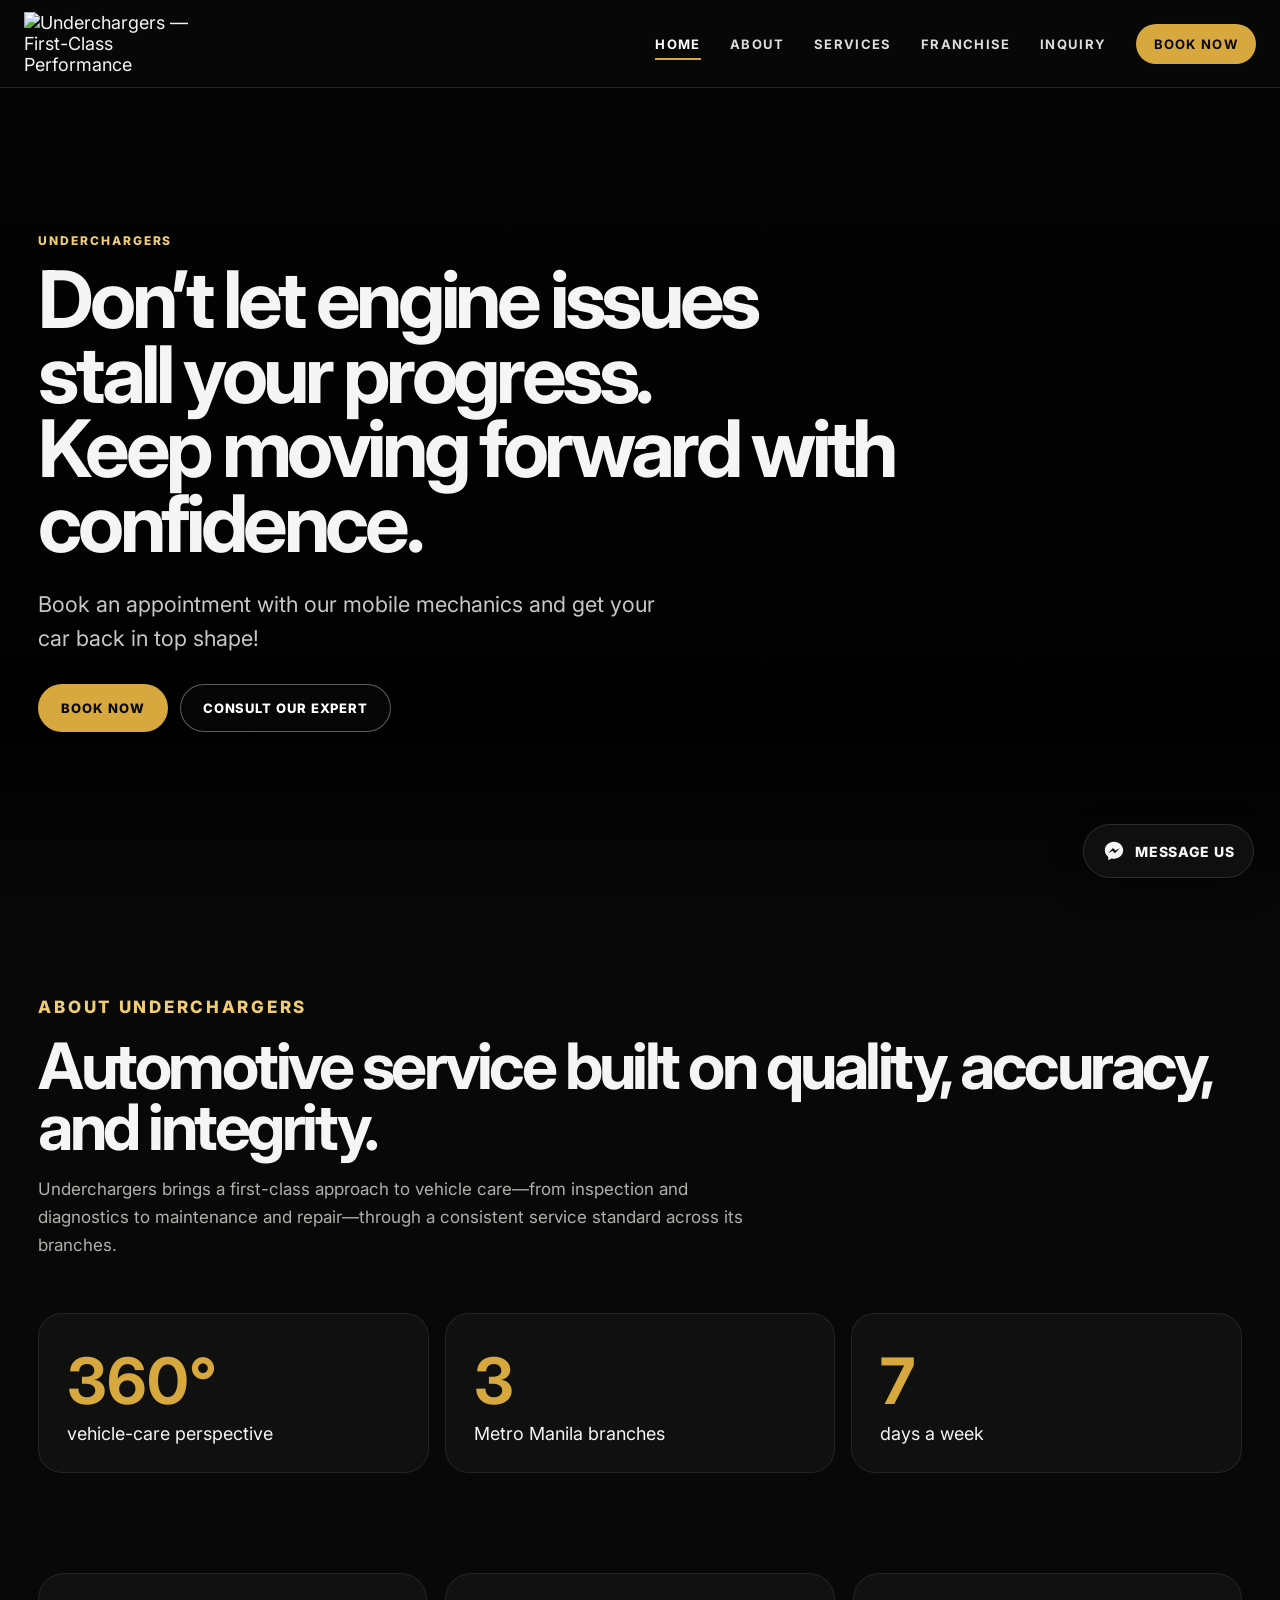
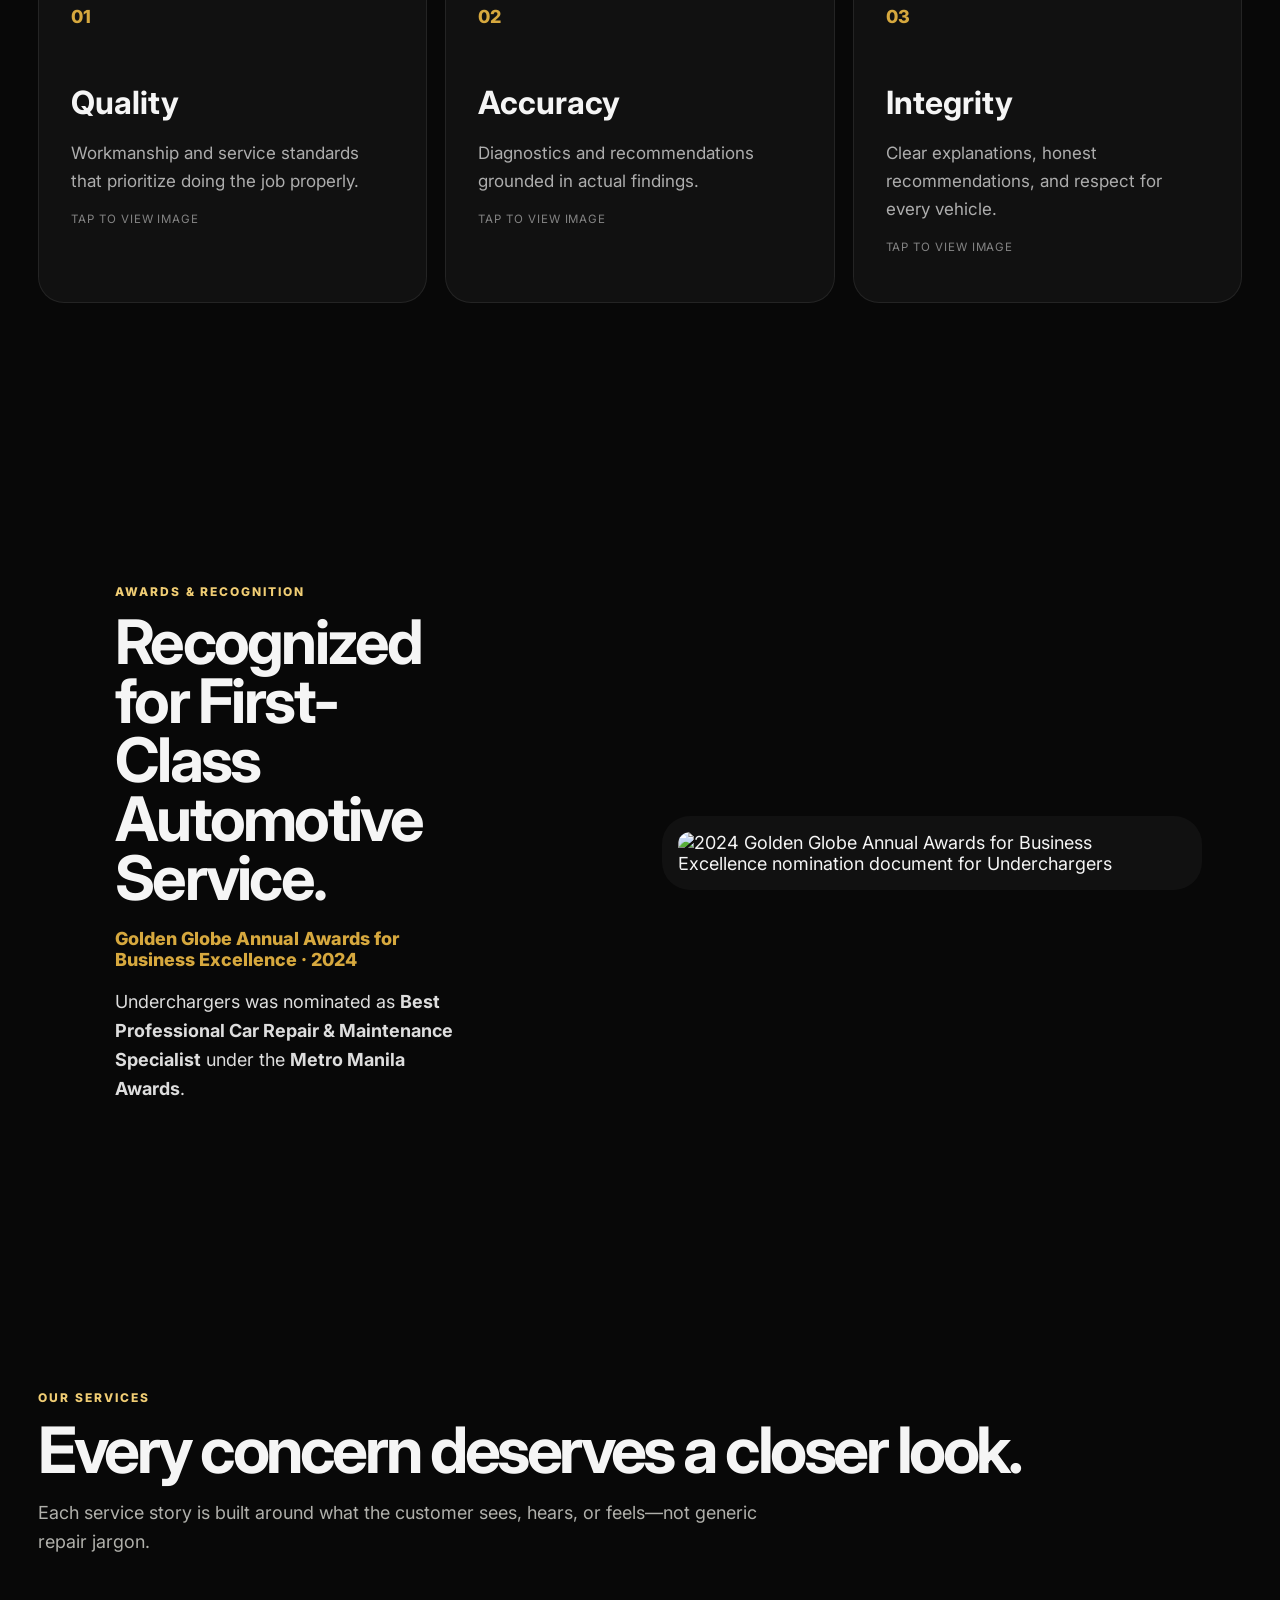
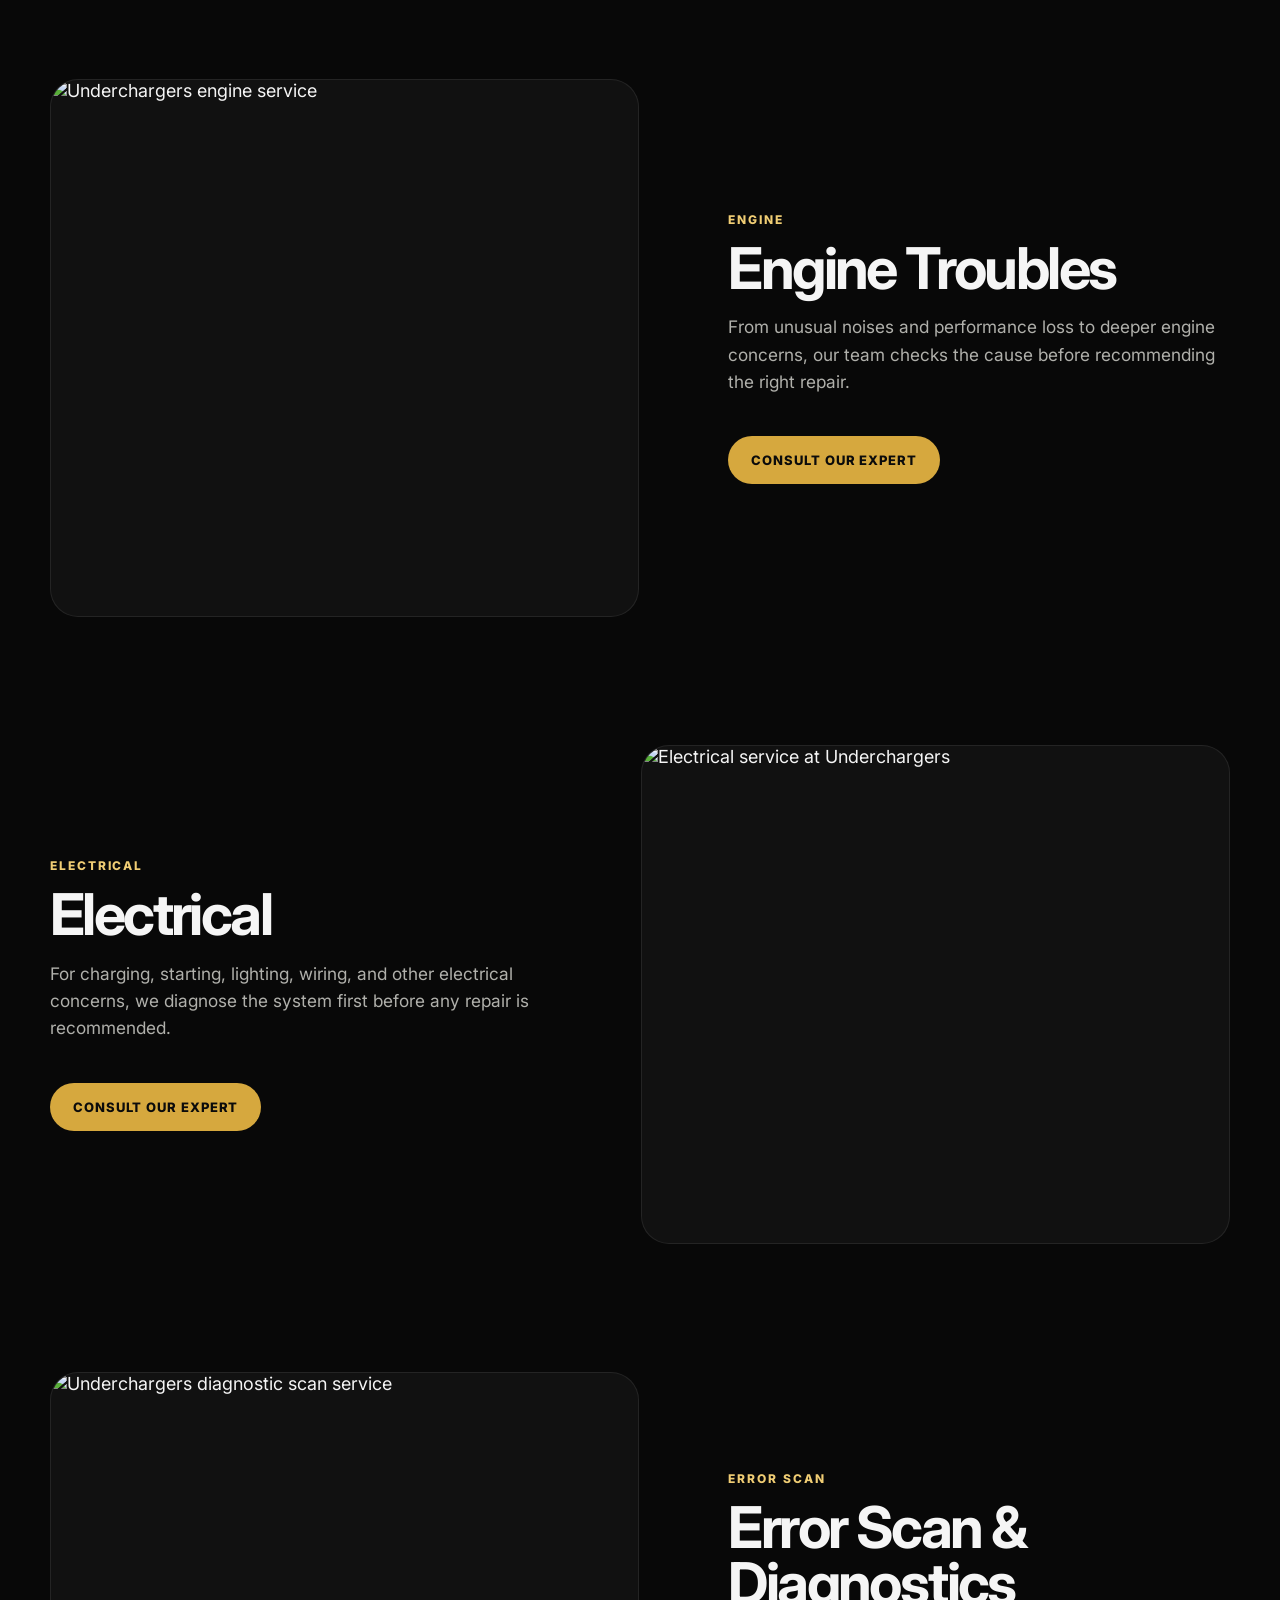
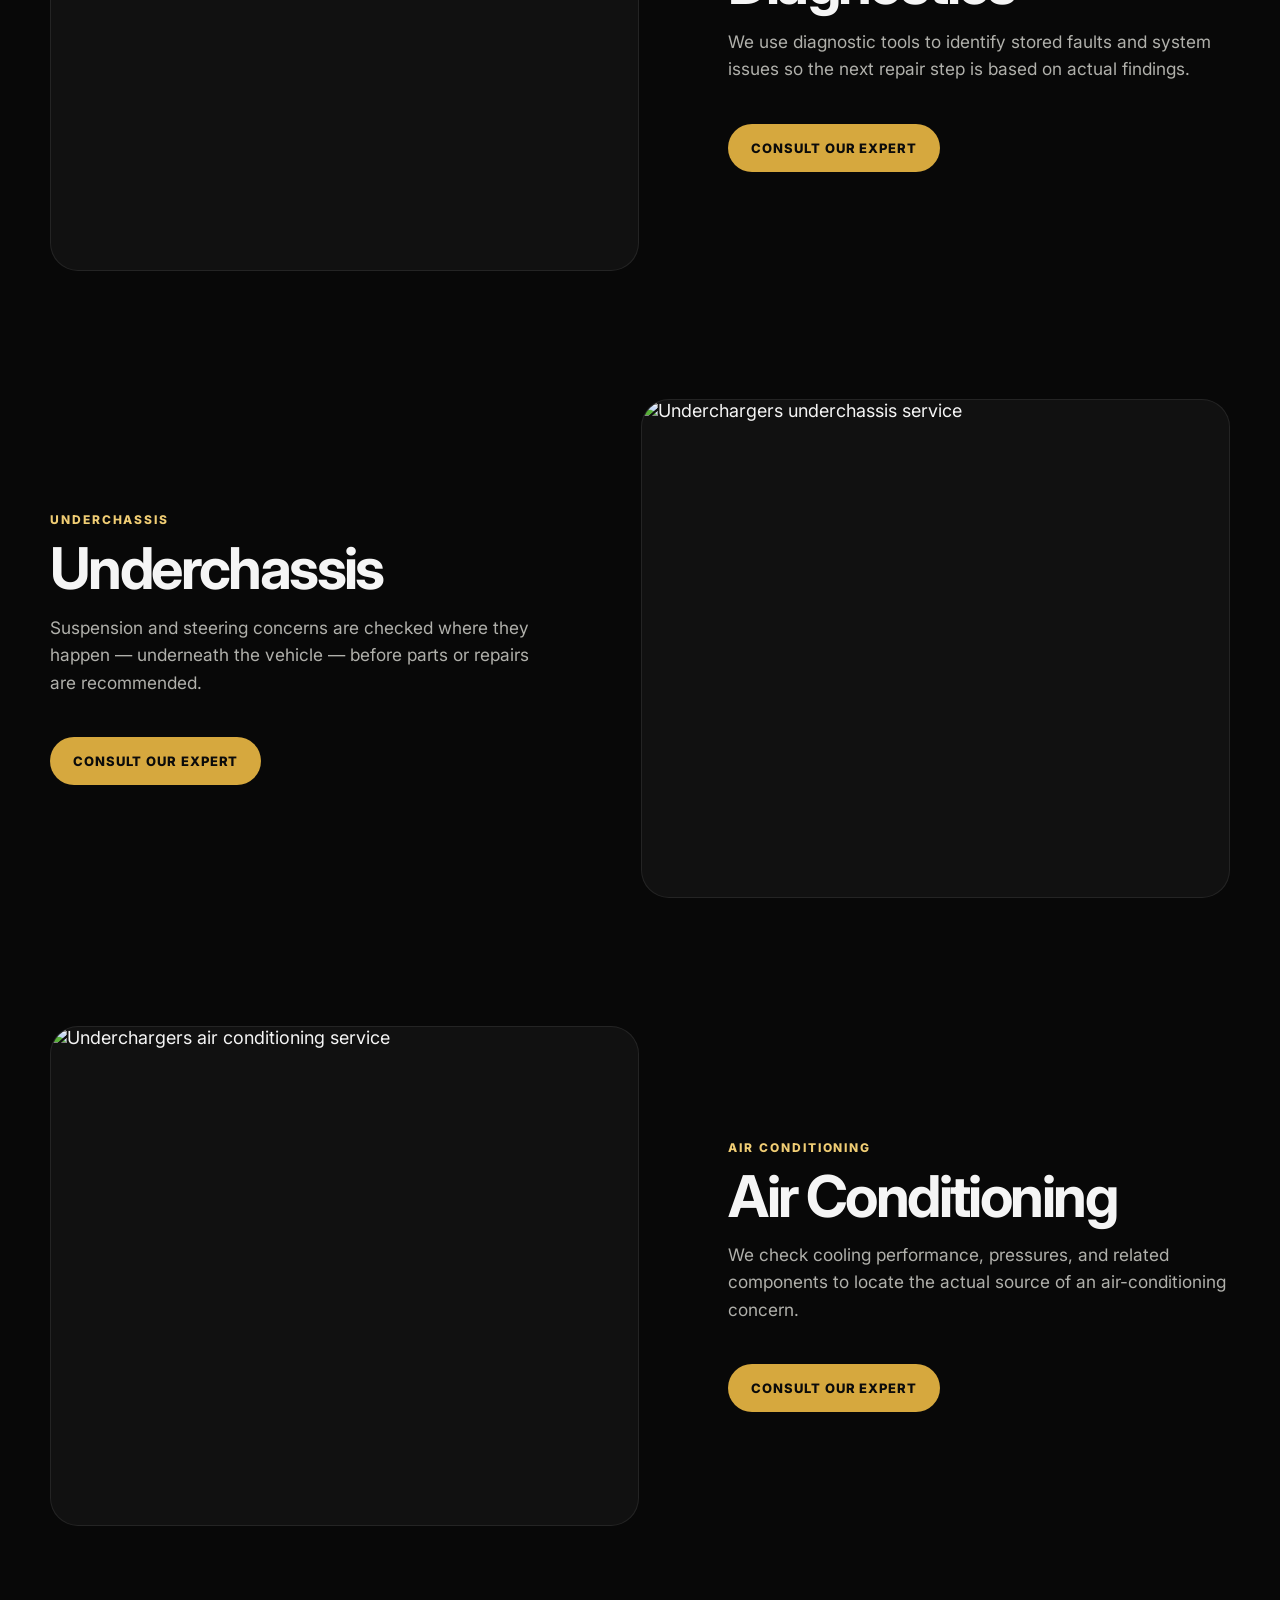
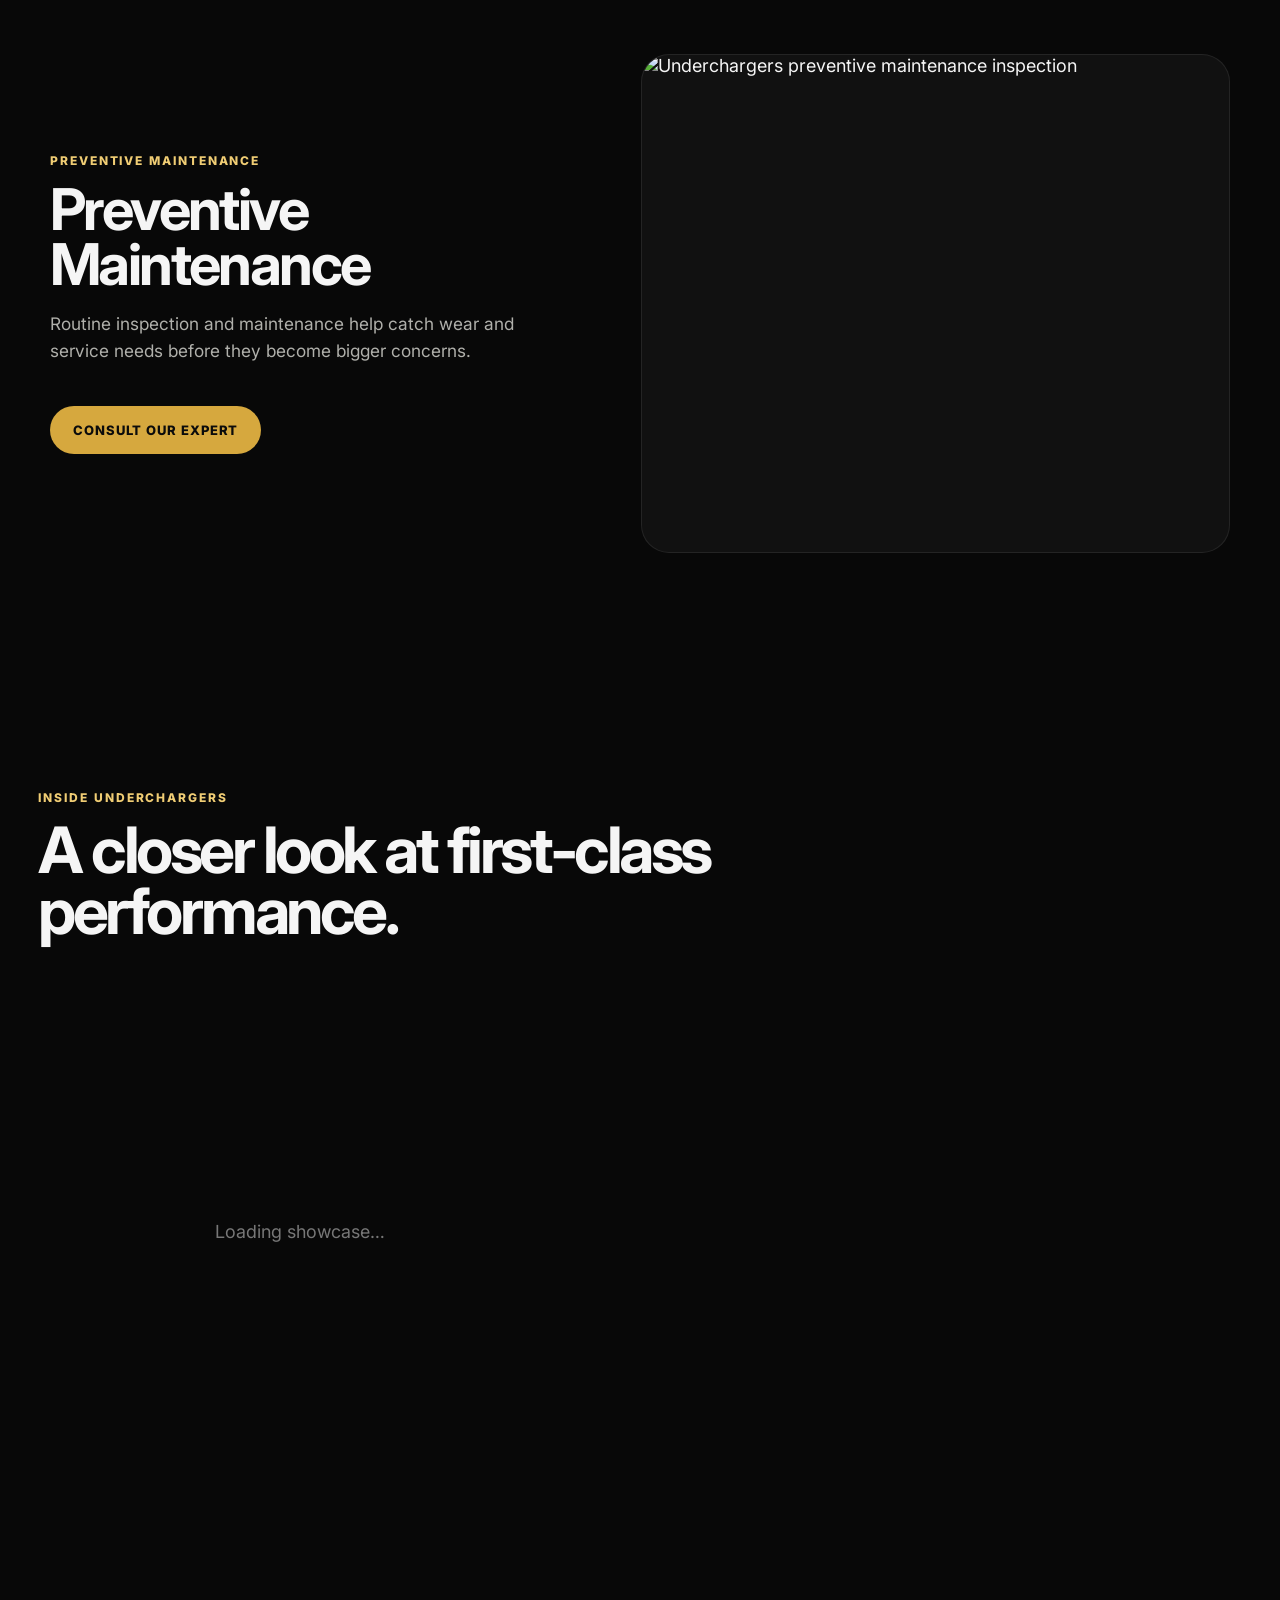
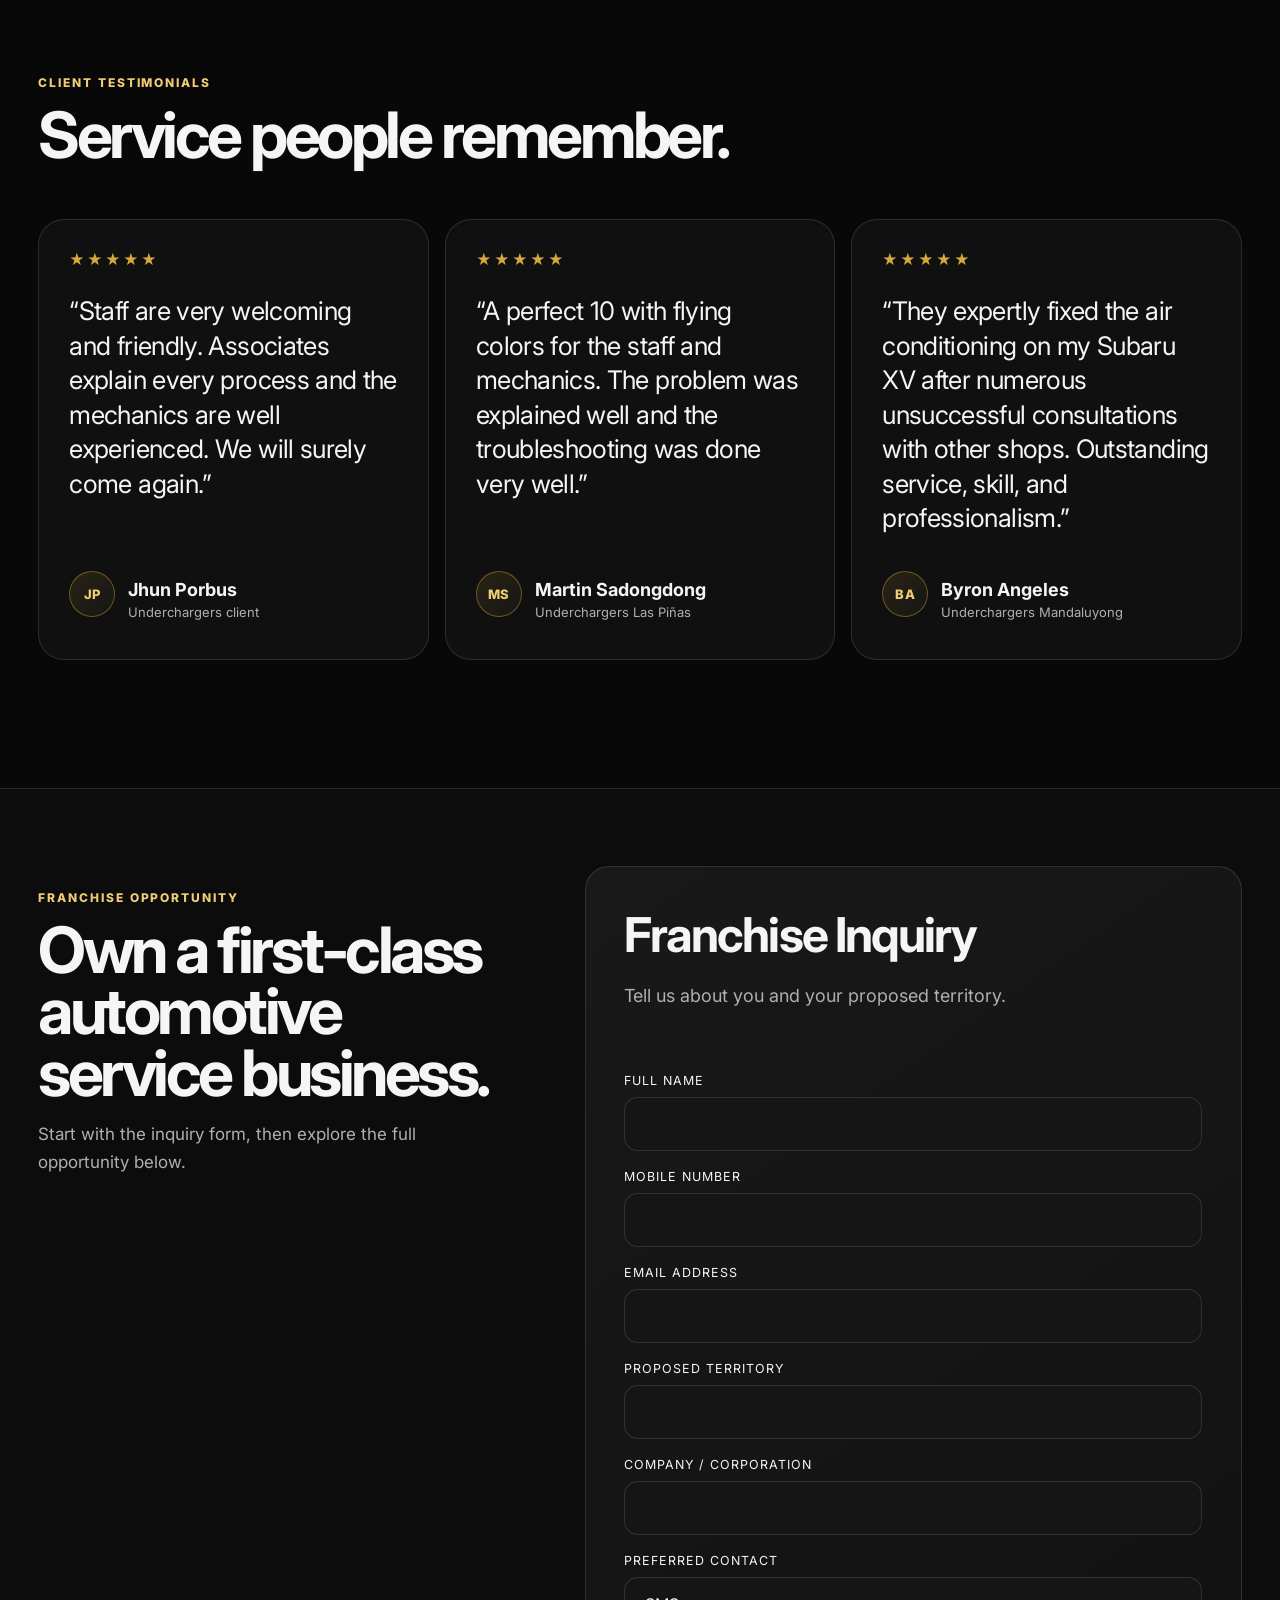
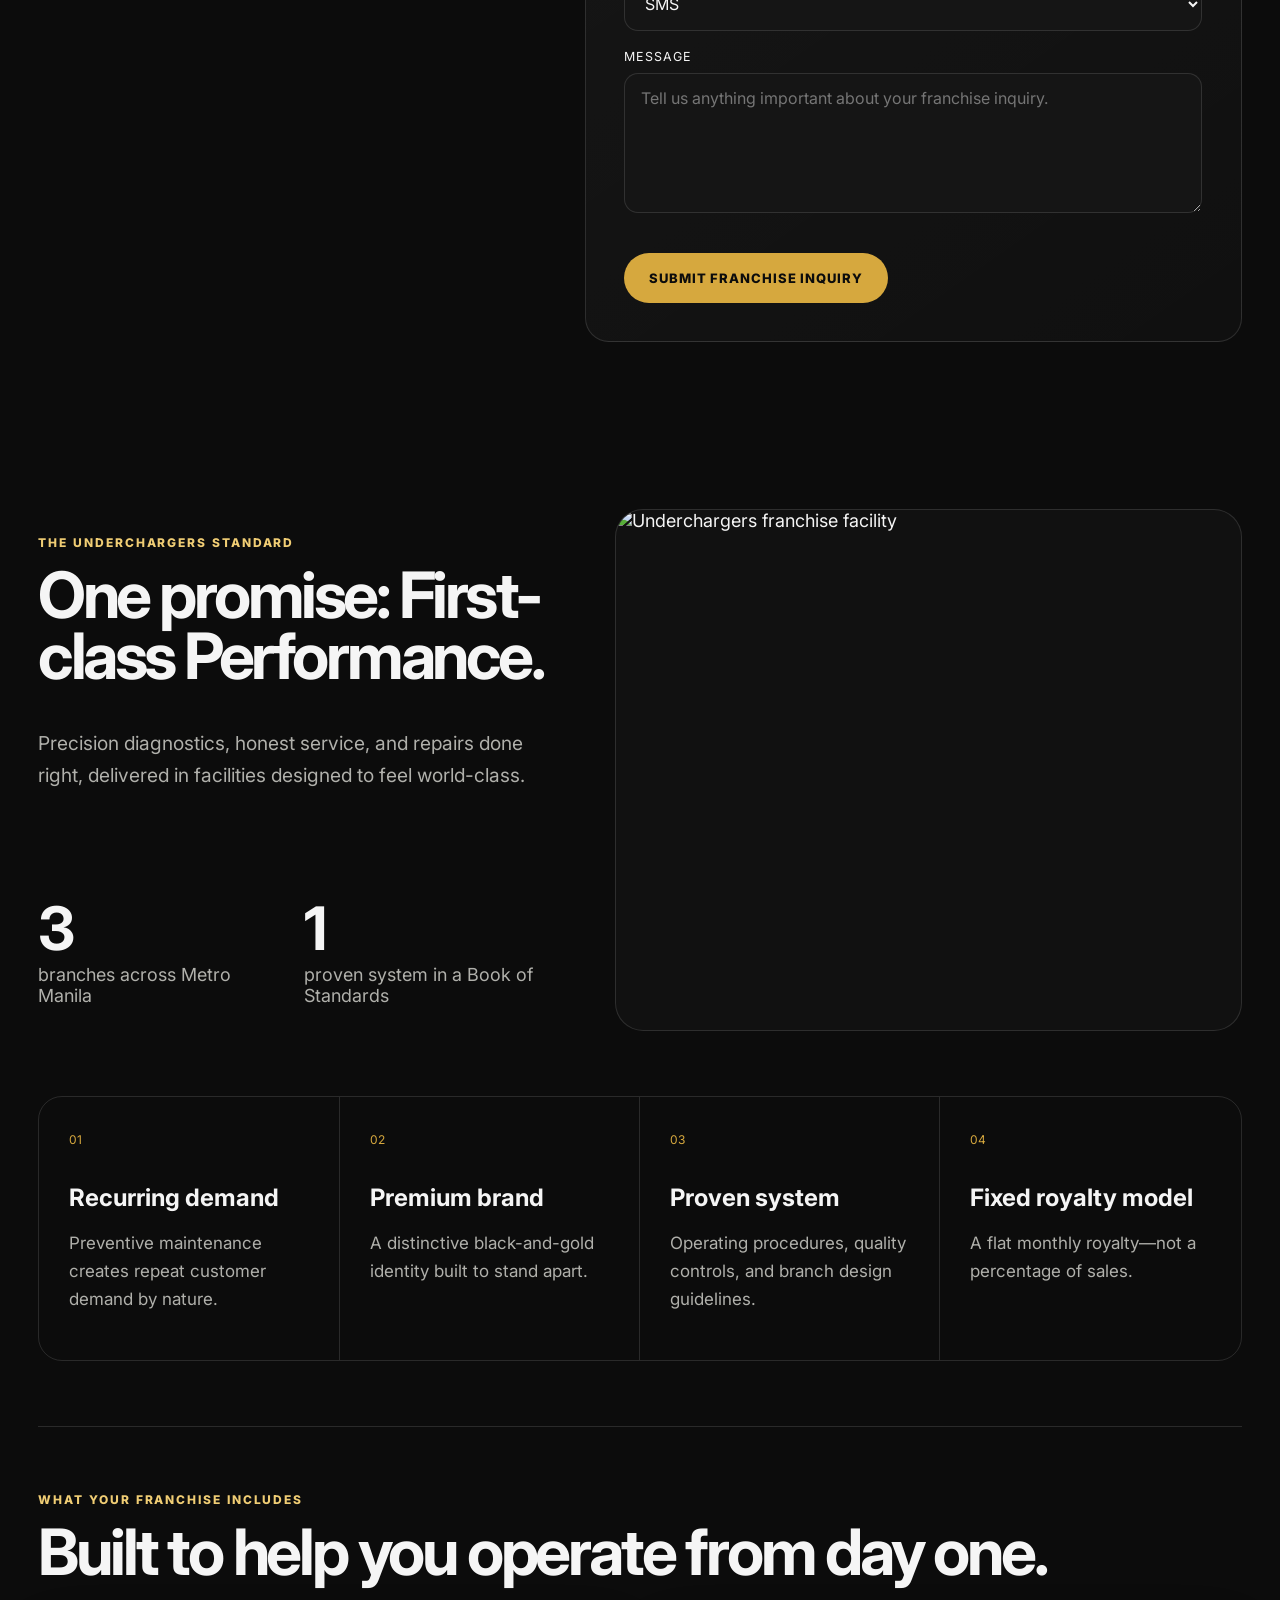
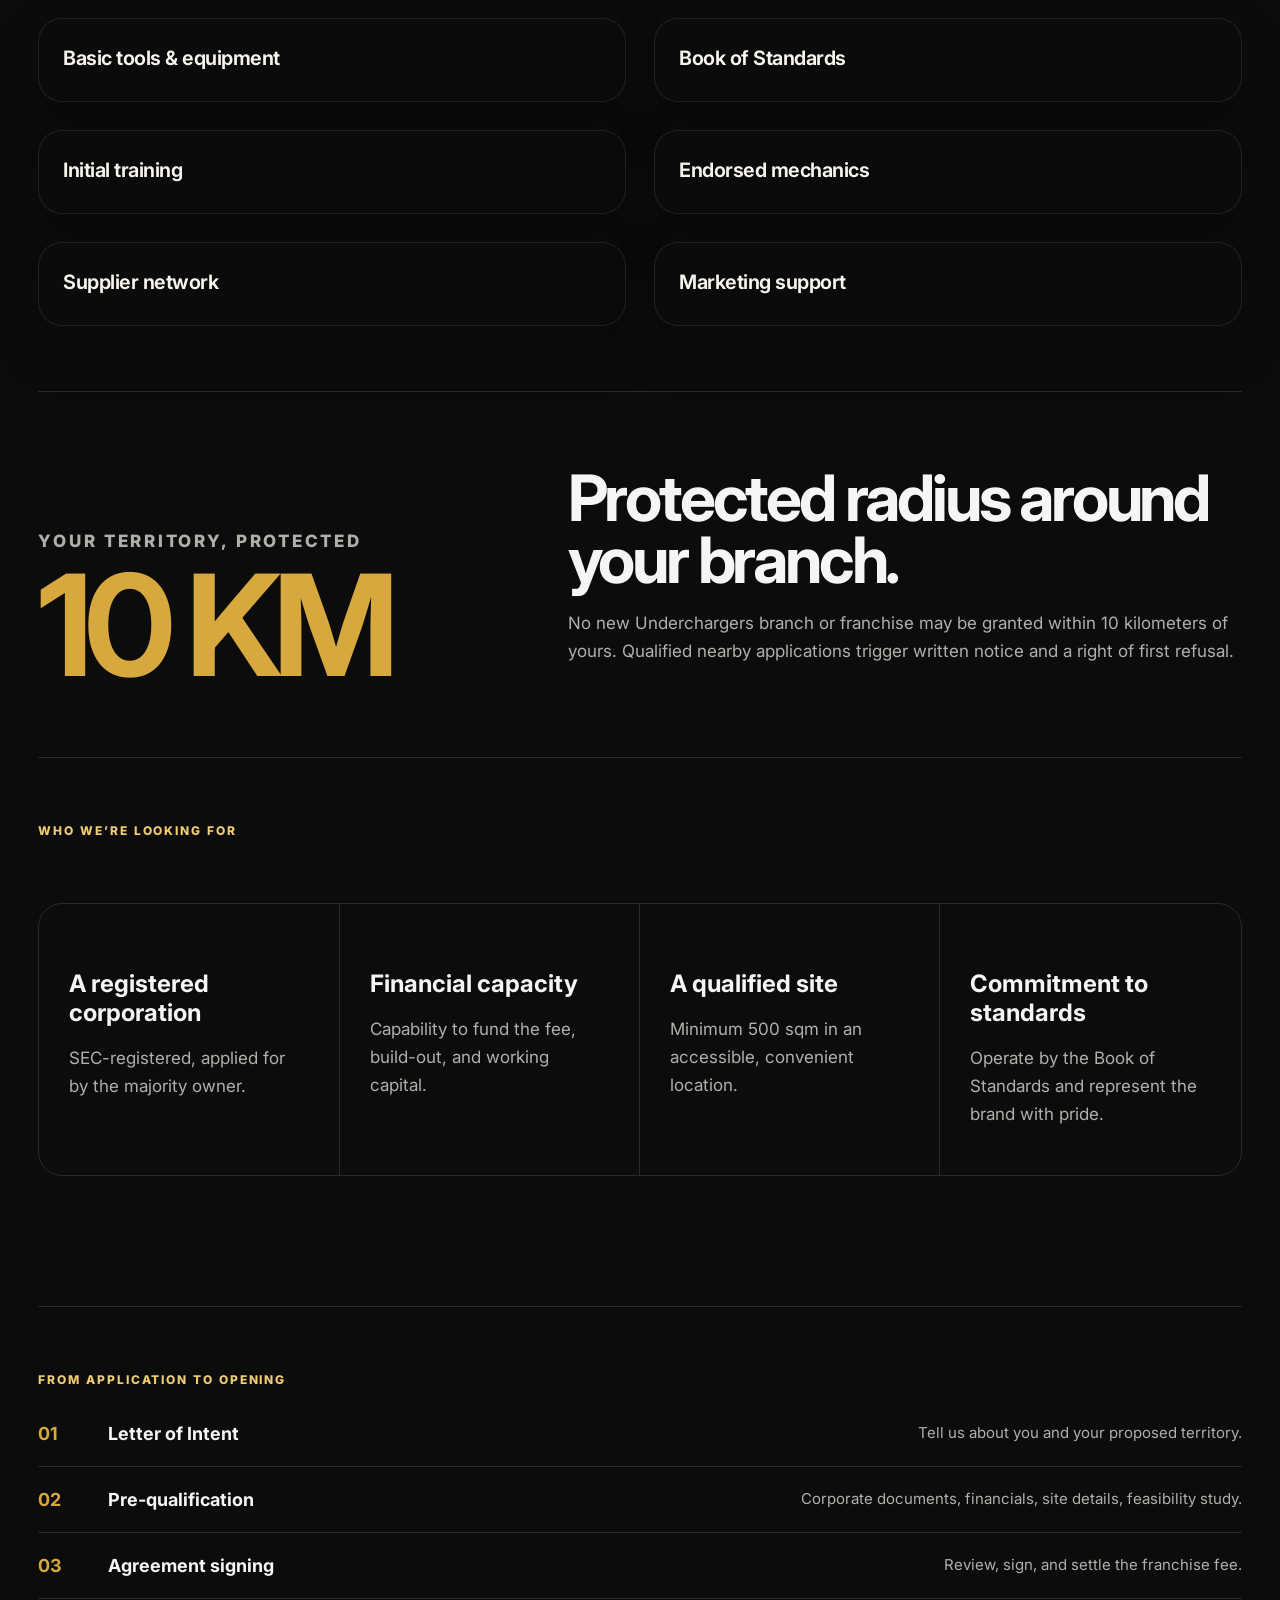
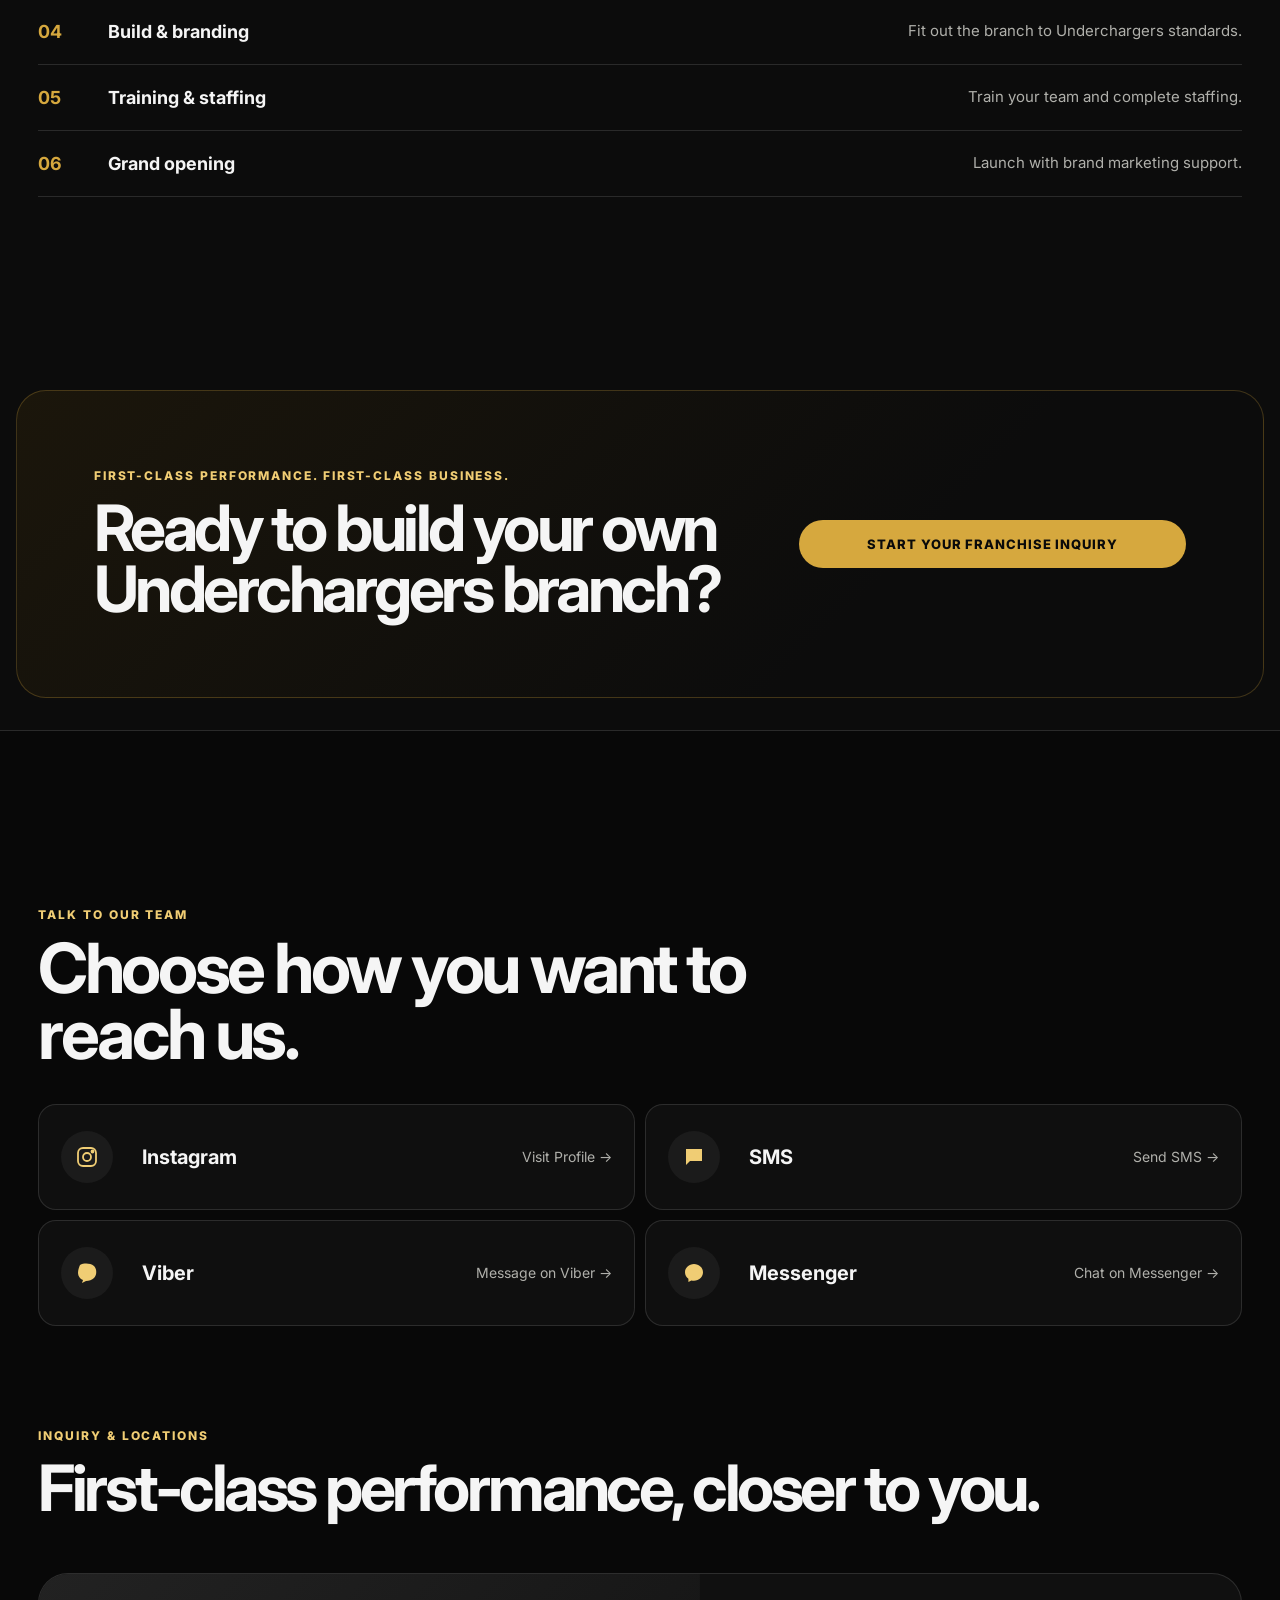
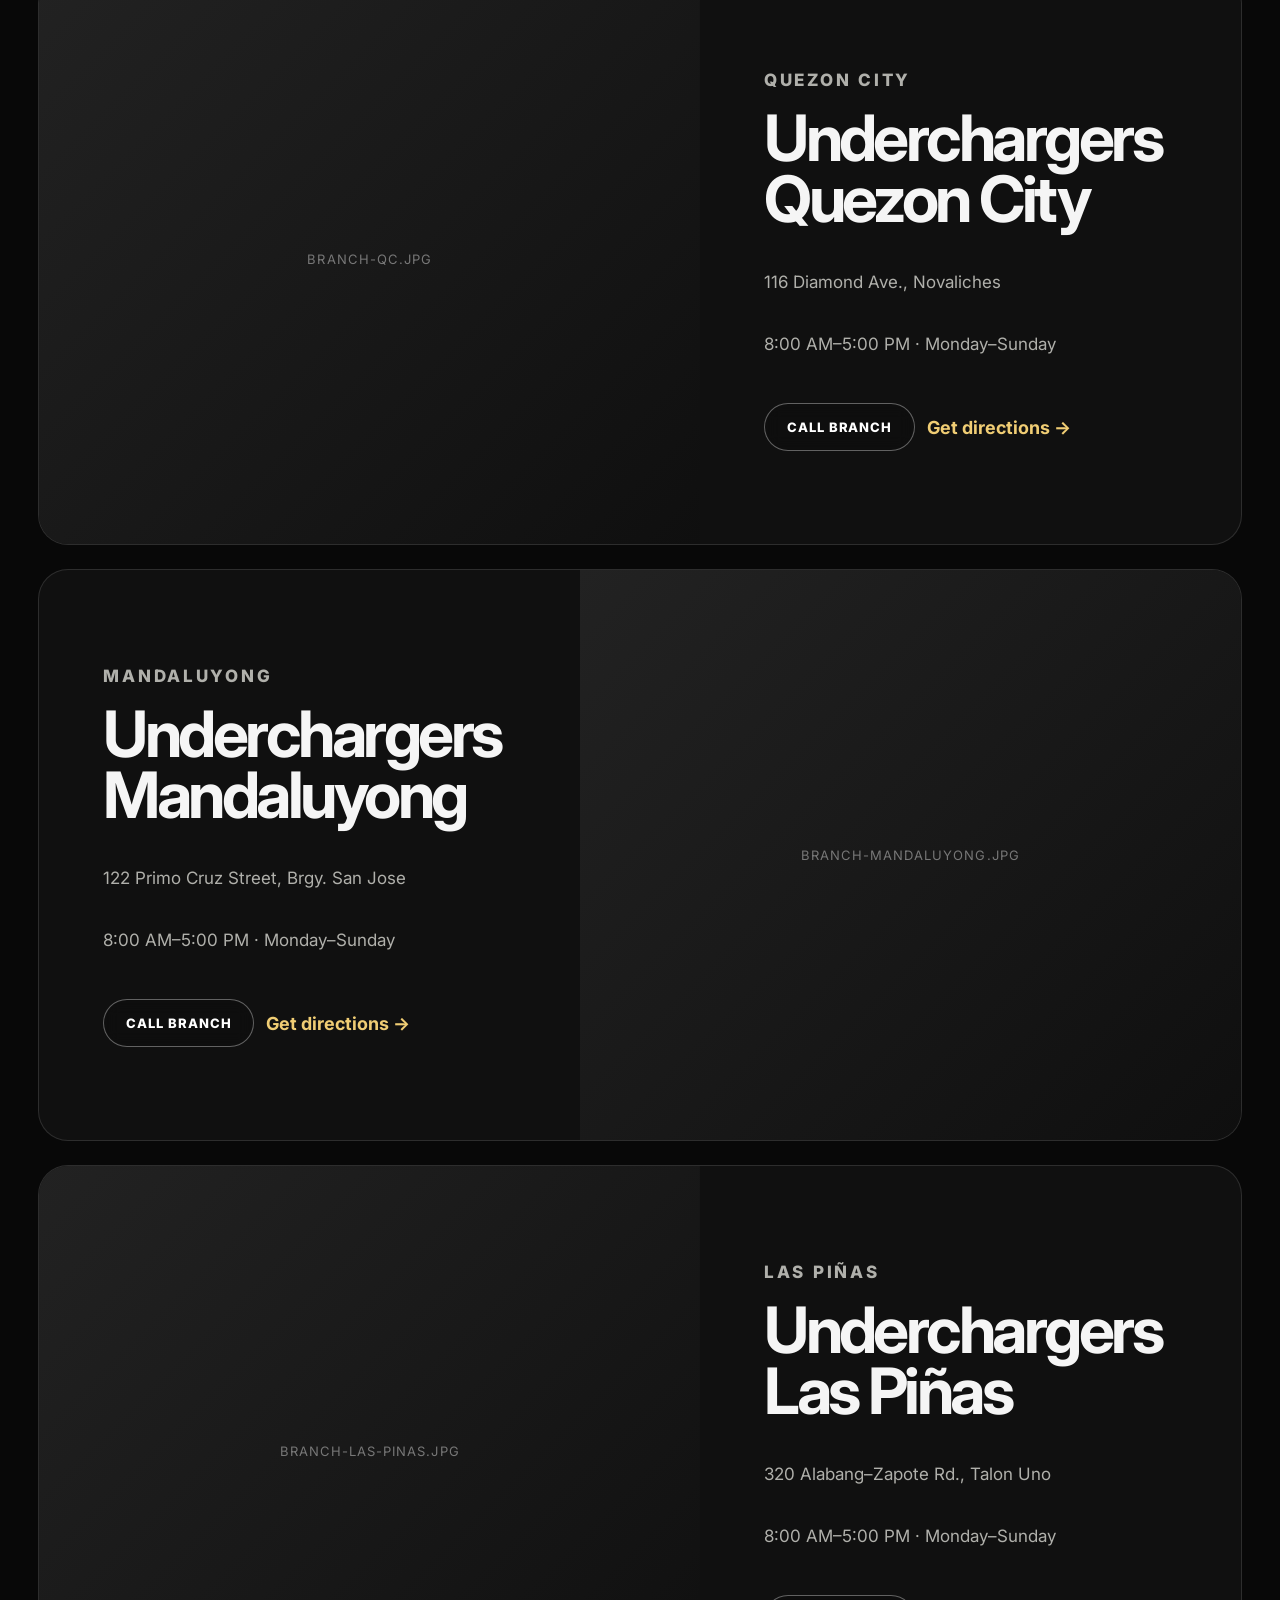
==== index.html @ bbfbb322 "Add files via upload" ====
<!DOCTYPE html>

<html lang="en">
<head>
<meta charset="utf-8"/>
<meta content="width=device-width,initial-scale=1,viewport-fit=cover" name="viewport"/>
<meta content="#080808" name="theme-color"/>
<meta name="robots" content="noindex,nofollow,noarchive"/>
<meta content="Underchargers provides first-class automotive maintenance, diagnostics and repair services in Quezon City, Mandaluyong and Las Piñas. Open Monday–Sunday, 8:00 AM–5:00 PM." name="description"/>
<link rel="canonical" href="https://underchargers.com/"/>
<meta property="og:type" content="website"/>
<meta property="og:site_name" content="Underchargers"/>
<meta property="og:title" content="Underchargers | First-Class Automotive Service"/>
<meta property="og:description" content="First-class automotive maintenance, diagnostics and repair across Quezon City, Mandaluyong and Las Piñas."/>
<meta property="og:url" content="https://underchargers.com/"/>
<meta property="og:image" content="https://drive.google.com/thumbnail?id=1_ueF7p01Qndgqq9qR_wyUQC_AE4RgMpF&sz=w1200"/>
<meta name="twitter:card" content="summary_large_image"/>
<title>Underchargers | First-Class Automotive Service</title>
<link href="https://fonts.googleapis.com" rel="preconnect"/>
<link crossorigin="" href="https://fonts.gstatic.com" rel="preconnect"/>
<link href="https://fonts.googleapis.com/css2?family=Inter:wght@400;500;600;700;800&amp;display=swap" rel="stylesheet"/>
<link href="styles.css" rel="stylesheet"/>
<link rel="icon" type="image/png" href="favicon.png"/>

<script type="application/ld+json">{"@context":"https://schema.org","@graph":[{"@type":"Organization","@id":"https://underchargers.com/#organization","name":"Underchargers","url":"https://underchargers.com/","logo":{"@type":"ImageObject","url":"https://drive.google.com/thumbnail?id=1_ueF7p01Qndgqq9qR_wyUQC_AE4RgMpF&sz=w1200"},"sameAs":["https://www.facebook.com/underchargersofficial","https://www.instagram.com/underchargers/","https://www.tiktok.com/@underchargers"]},{"@type":"WebSite","@id":"https://underchargers.com/#website","url":"https://underchargers.com/","name":"Underchargers","publisher":{"@id":"https://underchargers.com/#organization"}},{"@type":"AutoRepair","@id":"https://underchargers.com/#qc","name":"Underchargers Quezon City","url":"https://underchargers.com/contact/","telephone":"+639179614456","address":{"@type":"PostalAddress","streetAddress":"116 Diamond Ave., Novaliches","addressLocality":"Quezon City","addressCountry":"PH"},"openingHoursSpecification":[{"@type":"OpeningHoursSpecification","dayOfWeek":["Monday","Tuesday","Wednesday","Thursday","Friday","Saturday","Sunday"],"opens":"08:00","closes":"17:00"}],"parentOrganization":{"@id":"https://underchargers.com/#organization"}},{"@type":"AutoRepair","@id":"https://underchargers.com/#mandaluyong","name":"Underchargers Mandaluyong","url":"https://underchargers.com/contact/","telephone":"+639179620045","address":{"@type":"PostalAddress","streetAddress":"122 Primo Cruz Street, Brgy. San Jose","addressLocality":"Mandaluyong City","addressCountry":"PH"},"openingHoursSpecification":[{"@type":"OpeningHoursSpecification","dayOfWeek":["Monday","Tuesday","Wednesday","Thursday","Friday","Saturday","Sunday"],"opens":"08:00","closes":"17:00"}],"parentOrganization":{"@id":"https://underchargers.com/#organization"}},{"@type":"AutoRepair","@id":"https://underchargers.com/#laspinas","name":"Underchargers Las Piñas","url":"https://underchargers.com/contact/","telephone":"+639152107333","address":{"@type":"PostalAddress","streetAddress":"320 Alabang–Zapote Rd, Talon Uno","addressLocality":"Las Piñas City","addressCountry":"PH"},"openingHoursSpecification":[{"@type":"OpeningHoursSpecification","dayOfWeek":["Monday","Tuesday","Wednesday","Thursday","Friday","Saturday","Sunday"],"opens":"08:00","closes":"17:00"}],"parentOrganization":{"@id":"https://underchargers.com/#organization"}}]}</script>
</head>
<body class="v4-tight-sections">
<header class="site-header" id="top">
<div class="header-inner">
<a aria-label="Underchargers home" class="brand" href="#home">
<img alt="Underchargers — First-Class Performance" data-cms-media-key="brand_logo" data-cms-filename="logo.png" src="https://drive.google.com/thumbnail?id=1_ueF7p01Qndgqq9qR_wyUQC_AE4RgMpF&sz=w1200"/>
</a>
<nav aria-label="Primary navigation" class="primary-nav" data-scroll-nav="">
<a href="#home">Home</a>
<a href="#about">About</a>
<a href="#services">Services</a>
<a href="#franchise">Franchise</a>
<a href="#inquiry">Inquiry</a>
<a class="nav-cta" href="#book-now">Book Now</a>
</nav>
</div>
</header>
<aside aria-label="Quick actions" class="floating-actions">
<a class="float-action message" data-channel="messenger" href="#"><span aria-hidden="true" class="messenger-icon"><svg viewbox="0 0 24 24"><path d="M12 2C6.477 2 2 6.145 2 11.258c0 2.913 1.454 5.51 3.727 7.207V22l3.404-1.87c.91.25 1.873.386 2.869.386 5.523 0 10-4.145 10-9.258S17.523 2 12 2Zm.994 12.467-2.547-2.717-4.973 2.717 5.47-5.807 2.61 2.717 4.91-2.717-5.47 5.807Z" fill="currentColor"></path></svg></span><span>Message Us</span></a>
</aside>
<div class="messenger-modal" id="messenger-modal" aria-hidden="true" role="dialog" aria-modal="true" aria-labelledby="messenger-modal-title"><div class="messenger-modal-card"><button type="button" class="messenger-modal-close" aria-label="Close">×</button><span class="messenger-modal-icon" aria-hidden="true">●</span><p class="eyebrow">UNDERCHARGERS</p><h2 id="messenger-modal-title">Continue to Messenger?</h2><p>Open Messenger to chat with the Underchargers team.</p><button type="button" class="btn btn-gold messenger-modal-go">Go to Messenger</button></div></div>
<main>
<section class="home-hero" id="home">
  <div class="hero-media" aria-hidden="true">
    <video class="hero-video" autoplay muted loop playsinline preload="auto" src="hero-video.mp4"></video>
  </div>
  <div class="hero-overlay"></div>
  <div class="hero-content section reveal">
    <p class="eyebrow">UNDERCHARGERS</p>
    <h1>Don’t let engine issues stall your progress.<br/>Keep moving forward with confidence.</h1>
    <p class="hero-copy">Book an appointment with our mobile mechanics and get your car back in top shape!</p>
    <div class="hero-actions"><a class="btn btn-gold" href="#book-now">Book Now</a><a class="btn btn-ghost" data-channel="messenger" href="#">Consult Our Expert</a></div>
  </div>
</section>
<section class="section about" id="about">
<div class="section-title reveal"><p class="eyebrow">ABOUT UNDERCHARGERS</p><h2>Automotive service built on quality, accuracy, and integrity.</h2><p>Underchargers brings a first-class approach to vehicle care—from inspection and diagnostics to maintenance and repair—through a consistent service standard across its branches.</p></div>
<div class="about-stats reveal"><div><strong>360°</strong><span>vehicle-care perspective</span></div><div><strong>3</strong><span>Metro Manila branches</span></div><div><strong>7</strong><span>days a week</span></div></div>
<div class="core-values reveal"><article class="core-flip-card" tabindex="0" style="--flip-image:url('https://drive.google.com/thumbnail?id=1or2VgmkS6lT5Fl8rMZLn1QWxMWX78Ol1&sz=w1600')"><span>01</span><h3>Quality</h3><p>Workmanship and service standards that prioritize doing the job properly.</p></article><article class="core-flip-card" tabindex="0" style="--flip-image:url('https://drive.google.com/thumbnail?id=1wgJUmsnm16YcV9i8_4GPDl21b97tJUxZ&sz=w1600')"><span>02</span><h3>Accuracy</h3><p>Diagnostics and recommendations grounded in actual findings.</p></article><article class="core-flip-card" tabindex="0" style="--flip-image:url('https://drive.google.com/thumbnail?id=1OLxbksv058L3m4ONag6wh8zl6mrnl7X3&sz=w1600')"><span>03</span><h3>Integrity</h3><p>Clear explanations, honest recommendations, and respect for every vehicle.</p></article></div>
</section>
<section class="section awards-editorial" id="awards">
<div class="awards-copy">
<p class="eyebrow">AWARDS &amp; RECOGNITION</p>
<h2>Recognized for First-Class Automotive Service.</h2>
<p class="award-meta">Golden Globe Annual Awards for Business Excellence · 2024</p>
<p>Underchargers was nominated as <strong>Best Professional Car Repair &amp; Maintenance Specialist</strong> under the <strong>Metro Manila Awards</strong>.</p>
</div>
<figure class="awards-visual award-document">
<img alt="2024 Golden Globe Annual Awards for Business Excellence nomination document for Underchargers" data-cms-media-key="award_award" data-cms-filename="Award.png" src="https://drive.google.com/thumbnail?id=1CcDDO5512MC1RmUQGo-7tuldLJ0WaosL&sz=w2000"/>
</figure>
</section>
<section class="services" id="services">
<div class="services-intro section reveal"><p class="eyebrow">OUR SERVICES</p><h2>Every concern deserves a closer look.</h2><p>Each service story is built around what the customer sees, hears, or feels—not generic repair jargon.</p></div>
<div class="service-story-stack">
<article class="service-story service-engine service-media-left">
<div class="service-image-frame"><img alt="Underchargers engine service" data-cms-service="Engine"/></div>
<div class="service-copy">
<p class="eyebrow">ENGINE</p>
<h3>Engine Troubles</h3>
<p>From unusual noises and performance loss to deeper engine concerns, our team checks the cause before recommending the right repair.</p>
<a class="btn btn-gold service-cta" data-channel="messenger" href="#">Consult Our Expert</a>
</div>
</article>
<article class="service-story service-electrical service-media-right">
<div class="service-copy">
<p class="eyebrow">ELECTRICAL</p>
<h3>Electrical</h3>
<p>For charging, starting, lighting, wiring, and other electrical concerns, we diagnose the system first before any repair is recommended.</p>
<a class="btn btn-gold service-cta" data-channel="messenger" href="#">Consult Our Expert</a>
</div>
<div class="service-image-frame"><img alt="Electrical service at Underchargers" data-cms-service="Electrical"/></div>
</article>
<article class="service-story service-scan service-media-left">
<div class="service-image-frame"><img alt="Underchargers diagnostic scan service" data-cms-service="Error Scan"/></div>
<div class="service-copy">
<p class="eyebrow">ERROR SCAN</p>
<h3>Error Scan &amp; Diagnostics</h3>
<p>We use diagnostic tools to identify stored faults and system issues so the next repair step is based on actual findings.</p>
<a class="btn btn-gold service-cta" data-channel="messenger" href="#">Consult Our Expert</a>
</div>
</article>
<article class="service-story service-underchassis service-media-right">
<div class="service-copy">
<p class="eyebrow">UNDERCHASSIS</p>
<h3>Underchassis</h3>
<p>Suspension and steering concerns are checked where they happen — underneath the vehicle — before parts or repairs are recommended.</p>
<a class="btn btn-gold service-cta" data-channel="messenger" href="#">Consult Our Expert</a>
</div>
<div class="service-image-frame"><img alt="Underchargers underchassis service" data-cms-service="Underchassis"/></div>
</article>
<article class="service-story service-aircon service-media-left">
<div class="service-image-frame"><img alt="Underchargers air conditioning service" data-cms-service="Aircon"/></div>
<div class="service-copy">
<p class="eyebrow">AIR CONDITIONING</p>
<h3>Air Conditioning</h3>
<p>We check cooling performance, pressures, and related components to locate the actual source of an air-conditioning concern.</p>
<a class="btn btn-gold service-cta" data-channel="messenger" href="#">Consult Our Expert</a>
</div>
</article>
<article class="service-story service-pms service-media-right">
<div class="service-copy">
<p class="eyebrow">PREVENTIVE MAINTENANCE</p>
<h3>Preventive Maintenance</h3>
<p>Routine inspection and maintenance help catch wear and service needs before they become bigger concerns.</p>
<a class="btn btn-gold service-cta" data-channel="messenger" href="#">Consult Our Expert</a>
</div>
<div class="service-image-frame"><img alt="Underchargers preventive maintenance inspection" data-cms-service="PMS"/></div>
</article>
</div></section>
<section aria-label="Underchargers photo showcase" class="section showcase">
<div class="section-title reveal"><p class="eyebrow">INSIDE UNDERCHARGERS</p><h2>A closer look at first-class performance.</h2></div>
<div class="portrait-stage reveal" data-carousel="" id="showcase-stage"><div class="showcase-loading">Loading showcase…</div></div>
</section>
<section aria-label="Client testimonials" class="section testimonials">
<div class="section-title reveal"><p class="eyebrow">CLIENT TESTIMONIALS</p><h2>Service people remember.</h2></div>
<div aria-live="polite" class="reviews-viewport reveal" id="reviews-viewport">
<div class="reviews-grid" id="reviews-grid"></div>
</div>

</section>
<section class="franchise" id="franchise">
<div class="section franchise-intro-grid reveal" id="franchise-form-anchor"><div class="franchise-head"><p class="eyebrow">FRANCHISE OPPORTUNITY</p><h2>Own a first-class automotive service business.</h2><p>Start with the inquiry form, then explore the full opportunity below.</p></div><div class="franchise-form-wrap">
<form class="premium-form premium-form-v3 premium-vertical-form" data-success="/thank-you" id="franchise-form">
<div class="form-head"><h3>Franchise Inquiry</h3><p>Tell us about you and your proposed territory.</p></div>
<div class="vertical-field-group"><label>Full Name<input autocomplete="name" name="name" required=""/></label><label>Mobile Number<input autocomplete="tel" inputmode="tel" name="phone" required=""/></label><label>Email Address<input autocomplete="email" name="email" required="" type="email"/></label><label>Proposed Territory<input name="territory" required=""/></label><label>Company / Corporation<input name="company"/></label><label>Preferred Contact<select name="preferred"><option>SMS</option><option>Viber</option><option>Messenger</option></select></label><label class="span-2">Message<textarea name="message" placeholder="Tell us anything important about your franchise inquiry." rows="4"></textarea></label></div>
<button class="btn btn-gold submit-btn" type="submit">Submit Franchise Inquiry</button>
</form></div></div>
<div class="franchise-content section">
<article class="franchise-standard reveal">
<div class="franchise-standard-copy"><p class="eyebrow">THE UNDERCHARGERS STANDARD</p><h3>One promise: First-class Performance.</h3><p>Precision diagnostics, honest service, and repairs done right, delivered in facilities designed to feel world-class.</p><div class="mini-stats"><div><strong>3</strong><span>branches across Metro Manila</span></div><div><strong>1</strong><span>proven system in a Book of Standards</span></div></div></div>
<div class="franchise-standard-media"><img data-cms-media-key="franchise_main" data-cms-filename="franchise-main.png" src="https://drive.google.com/thumbnail?id=1HdwIdxTfw7DUmZeoYvAjhgYbgGHptbkl&sz=w2400" alt="Underchargers franchise facility" loading="lazy" decoding="async"/></div>
</article>
<div class="info-grid reveal"><article><span>01</span><h4>Recurring demand</h4><p>Preventive maintenance creates repeat customer demand by nature.</p></article><article><span>02</span><h4>Premium brand</h4><p>A distinctive black-and-gold identity built to stand apart.</p></article><article><span>03</span><h4>Proven system</h4><p>Operating procedures, quality controls, and branch design guidelines.</p></article><article><span>04</span><h4>Fixed royalty model</h4><p>A flat monthly royalty—not a percentage of sales.</p></article></div>
<article class="franchise-feature reveal"><p class="eyebrow">WHAT YOUR FRANCHISE INCLUDES</p><h3>Built to help you operate from day one.</h3><div class="inclusion-list"><button type="button" class="inclusion-item" data-inclusion="1">
      <span class="inclusion-thumb"><img src="https://drive.google.com/thumbnail?id=1IvePILJSYnnWYTOccAurQtPzI-hi_Xr3&sz=w1200" alt="Basic tools & equipment" loading="lazy" decoding="async"></span>
      <strong>Basic tools & equipment</strong>
    </button><button type="button" class="inclusion-item" data-inclusion="2">
      <span class="inclusion-thumb"><img src="https://drive.google.com/thumbnail?id=1PsjQHtFG0rb7XDuxZmcjr-bewwqgJ5LQ&sz=w1200" alt="Book of Standards" loading="lazy" decoding="async"></span>
      <strong>Book of Standards</strong>
    </button><button type="button" class="inclusion-item" data-inclusion="3">
      <span class="inclusion-thumb"><img src="https://drive.google.com/thumbnail?id=1owZ82iCICQoToeISN2d7hfp-kftGex5q&sz=w1200" alt="Initial training" loading="lazy" decoding="async"></span>
      <strong>Initial training</strong>
    </button><button type="button" class="inclusion-item" data-inclusion="4">
      <span class="inclusion-thumb"><img src="https://drive.google.com/thumbnail?id=1tUv0poirBZod_zm6me1rxd6QSqK6YNz9&sz=w1200" alt="Endorsed mechanics" loading="lazy" decoding="async"></span>
      <strong>Endorsed mechanics</strong>
    </button><button type="button" class="inclusion-item" data-inclusion="5">
      <span class="inclusion-thumb"><img src="https://drive.google.com/thumbnail?id=15zngO5qUN01qbb0gLxZk6wW7IWlohoGy&sz=w1200" alt="Supplier network" loading="lazy" decoding="async"></span>
      <strong>Supplier network</strong>
    </button><button type="button" class="inclusion-item" data-inclusion="6">
      <span class="inclusion-thumb"><img src="https://drive.google.com/thumbnail?id=1XFr9vgoPhE5v4ecWBk7c0w_QLenCs-SR&sz=w1200" alt="Marketing support" loading="lazy" decoding="async"></span>
      <strong>Marketing support</strong>
    </button></div></article>
<article class="territory reveal"><div><p class="eyebrow">YOUR TERRITORY, PROTECTED</p><strong>10 KM</strong></div><div><h3>Protected radius around your branch.</h3><p>No new Underchargers branch or franchise may be granted within 10 kilometers of yours. Qualified nearby applications trigger written notice and a right of first refusal.</p></div></article>
<article class="franchise-feature reveal"><p class="eyebrow">WHO WE’RE LOOKING FOR</p><div class="info-grid four"><article><h4>A registered corporation</h4><p>SEC-registered, applied for by the majority owner.</p></article><article><h4>Financial capacity</h4><p>Capability to fund the fee, build-out, and working capital.</p></article><article><h4>A qualified site</h4><p>Minimum 500 sqm in an accessible, convenient location.</p></article><article><h4>Commitment to standards</h4><p>Operate by the Book of Standards and represent the brand with pride.</p></article></div></article>
<article class="franchise-feature reveal"><p class="eyebrow">FROM APPLICATION TO OPENING</p><div class="timeline"><div><b>01</b><span><strong>Letter of Intent</strong><small>Tell us about you and your proposed territory.</small></span></div><div><b>02</b><span><strong>Pre-qualification</strong><small>Corporate documents, financials, site details, feasibility study.</small></span></div><div><b>03</b><span><strong>Agreement signing</strong><small>Review, sign, and settle the franchise fee.</small></span></div><div><b>04</b><span><strong>Build &amp; branding</strong><small>Fit out the branch to Underchargers standards.</small></span></div><div><b>05</b><span><strong>Training &amp; staffing</strong><small>Train your team and complete staffing.</small></span></div><div><b>06</b><span><strong>Grand opening</strong><small>Launch with brand marketing support.</small></span></div></div></article>
</div>
<div class="franchise-cta reveal">
<div><p class="eyebrow">FIRST-CLASS PERFORMANCE. FIRST-CLASS BUSINESS.</p><h2>Ready to build your own Underchargers branch?</h2></div>
<a class="btn btn-gold" href="#franchise-form-anchor">Start Your Franchise Inquiry</a>
</div>
</section>
<section class="locations section" id="inquiry">
<div class="contact-hub reveal">
<p class="eyebrow">TALK TO OUR TEAM</p><h2>Choose how you want to reach us.</h2>
<div class="contact-list">
<a data-channel="instagram" href="#"><span class="channel-icon"><svg viewBox="0 0 24 24" aria-hidden="true"><rect x="3" y="3" width="18" height="18" rx="5"/><circle cx="12" cy="12" r="4"/><circle cx="17.5" cy="6.5" r="1"/></svg></span><strong>Instagram</strong><em>Visit Profile →</em></a>

<a data-channel="sms" href="#"><span class="channel-icon"><svg viewBox="0 0 24 24" aria-hidden="true"><path d="M4 4h16v12H8l-4 4V4Z"/><path d="M7 8h10M7 12h7"/></svg></span><strong>SMS</strong><em>Send SMS →</em></a>
<a data-channel="viber" href="#"><span class="channel-icon"><svg viewBox="0 0 24 24" aria-hidden="true"><path d="M5 4c4-2 10-2 14 1 3 3 3 9 0 12-2 2-5 3-8 3l-4 2 1-3c-3-1-5-4-5-7 0-3 1-6 2-8Z"/><path d="M9 8c.5 3 2 5 5 6l1.5-1.5M9 8l1.5-1.5"/></svg></span><strong>Viber</strong><em>Message on Viber →</em></a>

<a data-channel="messenger" href="#"><span class="channel-icon"><svg viewBox="0 0 24 24" aria-hidden="true"><path d="M12 3c-5 0-9 3.7-9 8.3 0 2.6 1.3 5 3.4 6.5V21l3-1.6c.8.2 1.7.3 2.6.3 5 0 9-3.7 9-8.4S17 3 12 3Z"/><path d="m7 14 4-4 2 2 4-2-4 4-2-2-4 2Z"/></svg></span><strong>Messenger</strong><em>Chat on Messenger →</em></a>
</div>
</div>
<div class="section-title reveal"><p class="eyebrow">INQUIRY &amp; LOCATIONS</p><h2>First-class performance, closer to you.</h2></div>
<article class="branch-hero reveal"><div class="media branch-media" data-image="branch-qc.jpg"><span>branch-qc.jpg</span></div><div class="branch-copy"><p class="eyebrow">QUEZON CITY</p><h3>Underchargers Quezon City</h3><p>116 Diamond Ave., Novaliches</p><p>8:00 AM–5:00 PM · Monday–Sunday</p><div class="branch-actions"><a class="btn btn-ghost" href="tel:+639179614456">Call Branch</a><a class="text-link" data-map="qc" href="#">Get directions →</a></div></div></article>
<article class="branch-hero reverse reveal"><div class="media branch-media" data-image="branch-mandaluyong.jpg"><span>branch-mandaluyong.jpg</span></div><div class="branch-copy"><p class="eyebrow">MANDALUYONG</p><h3>Underchargers Mandaluyong</h3><p>122 Primo Cruz Street, Brgy. San Jose</p><p>8:00 AM–5:00 PM · Monday–Sunday</p><div class="branch-actions"><a class="btn btn-ghost" href="tel:+639179620045">Call Branch</a><a class="text-link" data-map="md" href="#">Get directions →</a></div></div></article>
<article class="branch-hero reveal"><div class="media branch-media" data-image="branch-las-pinas.jpg"><span>branch-las-pinas.jpg</span></div><div class="branch-copy"><p class="eyebrow">LAS PIÑAS</p><h3>Underchargers Las Piñas</h3><p>320 Alabang–Zapote Rd., Talon Uno</p><p>8:00 AM–5:00 PM · Monday–Sunday</p><div class="branch-actions"><a class="btn btn-ghost" href="tel:+639152107333">Call Branch</a><a class="text-link" data-map="lp" href="#">Get directions →</a></div></div></article>
</section>

<section class="book section" id="book-now">
<div class="section-title booking-opener reveal"><p class="eyebrow">BOOK A SERVICE</p><h2>Ready to have your car checked?</h2><p>Choose your preferred Underchargers branch and date to start your service booking.</p></div>
<div class="booking-flow reveal" id="booking-flow">
<section class="booking-step active" data-step="1">
<div class="step-head"><span>01</span><div><p class="eyebrow">STEP ONE</p><h3>Choose your branch.</h3></div></div>
<div aria-label="Choose branch" class="branch-picker" role="radiogroup">
<button class="branch-choice" data-branch="Underchargers Quezon City" data-branch-code="qc" type="button"><strong>Quezon City</strong><small>116 Diamond Ave., Novaliches</small></button>
<button class="branch-choice" data-branch="Underchargers Mandaluyong" data-branch-code="md" type="button"><strong>Mandaluyong</strong><small>122 Primo Cruz Street, Brgy. San Jose</small></button>
<button class="branch-choice" data-branch="Underchargers Las Piñas" data-branch-code="lp" type="button"><strong>Las Piñas</strong><small>320 Alabang–Zapote Rd., Talon Uno</small></button>
</div>
</section>
<section aria-disabled="true" class="booking-step" data-step="2" id="calendar-step">
<div class="step-head"><span>02</span><div><p class="eyebrow">STEP TWO</p><h3>Choose your date.</h3><p id="calendar-branch-note">Select a branch first to unlock the calendar.</p></div></div>
<div class="calendar-card is-locked" id="calendar-card">
<div class="calendar-toolbar"><button aria-label="Previous month" class="arrow" id="calendar-prev" type="button">←</button><strong id="calendar-title">Month Year</strong><button aria-label="Next month" class="arrow" id="calendar-next" type="button">→</button></div>
<div class="calendar-weekdays"><span>Sun</span><span>Mon</span><span>Tue</span><span>Wed</span><span>Thu</span><span>Fri</span><span>Sat</span></div>
<div aria-label="Booking calendar" class="calendar-grid" id="calendar-grid"></div>
<div class="calendar-legend"><span><i class="legend-dot available"></i>Available</span><span><i class="legend-dot selected"></i>Selected</span><span><i class="legend-dot unavailable"></i>Unavailable / past</span></div>
</div>
</section>
<section aria-disabled="true" class="booking-step booking-details-grid" data-step="3" id="details-step">
<div class="step-head"><span>03</span><div><p class="eyebrow">STEP THREE</p><h3>Customer &amp; vehicle details.</h3><p id="booking-summary">Choose your branch and date first.</p></div></div>
<form class="premium-form booking-form premium-form-v3 is-locked premium-vertical-form" id="booking-form">
<input id="booking-branch" name="branch" type="hidden"/>
<input id="booking-date" name="date" type="hidden"/>
<div class="vertical-field-group"><label>Full Name<input autocomplete="name" name="name" required=""/></label><label>Contact Number<input autocomplete="tel" inputmode="tel" name="phone" required=""/></label><label>Email<input autocomplete="email" name="email" type="email"/></label><label>Vehicle Year &amp; Model<input name="vehicle" placeholder="e.g. 2020 Toyota Vios" required=""/></label><label>Plate Number<input autocapitalize="characters" autocomplete="off" name="plate" placeholder="e.g. ABC 1234" required=""/></label><label>Service<select name="service" required=""><option value="">Select service</option><option>Engine</option><option>Electrical</option><option>Error Scan</option><option>Underchassis</option><option>Air Conditioning</option><option>PMS</option></select></label><label class="span-2">Vehicle Concern<textarea name="concern" placeholder="Tell us what you’re experiencing." required="" rows="4"></textarea></label></div>
<button class="btn btn-gold submit-btn" type="submit">Request Appointment</button><p aria-live="polite" class="form-note" id="booking-note"></p>
</form>
</section>
</div>
</section>

<section class="be-one section" id="be-one">
  <div class="be-one-copy reveal">
    <p class="eyebrow">GET IT DONE RIGHT.</p>
    <h2>BE ONE OF THEM.</h2>
    <p class="be-one-lead"><strong>Different cars. Different concerns. One expectation.</strong></p>
  </div>
  <div class="be-one-stack reveal" id="be-one-stack" aria-label="Underchargers customer gallery">
    <div class="be-one-loading" aria-live="polite">Loading customer stories…</div>
  </div>
  <div class="be-one-action reveal"><a class="btn btn-gold" href="#book-now">Book Your Service</a></div>
</section>
<div class="be-one-viewer" id="be-one-viewer" aria-hidden="true" role="dialog" aria-modal="true" aria-label="Customer photo viewer">
  <button class="be-one-viewer-close" type="button" aria-label="Close photo viewer">×</button>
  <button class="be-one-viewer-nav prev" type="button" aria-label="Previous photo">←</button>
  <figure><img id="be-one-viewer-image" alt="Underchargers customer and serviced vehicle"/></figure>
  <button class="be-one-viewer-nav next" type="button" aria-label="Next photo">→</button>
</div>

<div class="inclusion-modal" id="inclusion-modal" aria-hidden="true" role="dialog" aria-modal="true" aria-labelledby="inclusion-modal-title"><div class="inclusion-modal-card"><button type="button" class="inclusion-modal-close" aria-label="Close">×</button><div class="inclusion-modal-media"><img id="inclusion-modal-image" alt=""/></div><div class="inclusion-modal-copy"><p class="eyebrow">FRANCHISE INCLUSION</p><h3 id="inclusion-modal-title"></h3><p id="inclusion-modal-text"></p></div></div></div>
</main>
<div class="image-lightbox" id="image-lightbox" aria-hidden="true" role="dialog" aria-modal="true" aria-label="Image viewer">
  <button class="image-lightbox-close" type="button" aria-label="Close image viewer">×</button>
  <figure class="image-lightbox-inner"><img id="image-lightbox-img" alt=""/><figcaption id="image-lightbox-caption"></figcaption></figure>
</div>

<footer class="footer">
<div class="footer-statement"><h2>FIRST-CLASS<br/>PERFORMANCE.</h2><p>Your car deserves service done with precision, care, and confidence.</p><a class="btn btn-gold" href="#book-now">Book Now</a></div>
<div class="footer-grid">
<div><h3>About Us</h3><p>Underchargers is your top-notch car garage for specialized preventive maintenance services with a meticulous 360° check-up.</p><p>All-in-one car maintenance experts that are ready to serve you.</p></div>
<div><h3>Our Services</h3><a href="#services">Auto Maintenance</a><a href="#services">Inspections</a><a href="#services">Brake Repair Pads &amp; Rotors</a><a href="#services">Maintenance</a><a href="#services">Shocks, Struts Replacement</a><a href="#services">Repairs</a><a href="#services">System Diagnosis &amp; Repair</a><a href="#services">Tire Services</a><a href="#services">Air Conditioning Services</a></div>
<div><h3>Contact Info &amp; Addresses</h3><a href="mailto:info@underchargers.com">info@underchargers.com</a><p><strong>Quezon City</strong><br/>0917 961 4456<br/>116 Diamond Ave. Novaliches</p><p><strong>Las Piñas City</strong><br/>0915 210 7333<br/>320 Alabang–Zapote Rd, Talon Uno</p><p><strong>Mandaluyong City</strong><br/>0917 962 0045<br/>122 Primo Cruz Street, Brgy. San Jose</p></div>
<div><h3>Working Hours</h3><p>8:00 AM to 5:00 PM<br/>Monday to Sunday</p><h3>Social Media</h3>
<div class="footer-social-icons" aria-label="Underchargers social media">
  <a href="https://www.youtube.com/results?search_query=Underchargers" target="_blank" rel="noopener" aria-label="Find Underchargers on YouTube" title="YouTube"><svg viewBox="0 0 24 24" aria-hidden="true"><path fill="currentColor" d="M23.5 6.2a3 3 0 0 0-2.1-2.1C19.5 3.6 12 3.6 12 3.6s-7.5 0-9.4.5A3 3 0 0 0 .5 6.2 31 31 0 0 0 0 12a31 31 0 0 0 .5 5.8 3 3 0 0 0 2.1 2.1c1.9.5 9.4.5 9.4.5s7.5 0 9.4-.5a3 3 0 0 0 2.1-2.1A31 31 0 0 0 24 12a31 31 0 0 0-.5-5.8ZM9.6 15.7V8.3L16 12l-6.4 3.7Z"/></svg></a>
  <a href="https://www.facebook.com/underchargersofficial" target="_blank" rel="noopener" aria-label="Underchargers on Facebook" title="Facebook"><svg viewBox="0 0 24 24" aria-hidden="true"><path fill="currentColor" d="M13.7 22v-9h3l.5-3.5h-3.5V7.3c0-1 .3-1.7 1.8-1.7h1.9V2.5a25 25 0 0 0-2.8-.1c-2.8 0-4.7 1.7-4.7 4.8v2.3H6.8V13h3.1v9h3.8Z"/></svg></a>
  <a href="https://www.threads.net/search?q=Underchargers" target="_blank" rel="noopener" aria-label="Find Underchargers on Threads" title="Threads"><svg viewBox="0 0 24 24" aria-hidden="true"><path fill="currentColor" d="M17.1 10.8c-.2-2.6-1.8-4.1-4.5-4.2-2-.1-3.5.7-4.4 2.2l2.2.9c.5-.8 1.2-1.2 2.2-1.2 1.2 0 2 .6 2.2 1.8-1-.2-2.1-.2-3.2 0-2.4.4-3.9 1.7-3.8 3.7.1 1.9 1.7 3.2 4 3.2 1.7 0 3-.6 3.8-1.8.5-.6.8-1.4 1-2.3.8.6 1.2 1.4 1.2 2.4 0 2.2-1.8 3.7-4.4 3.8-3.4.1-5.6-2.1-5.8-5.8-.2-4.7 2-7.7 5.8-7.8 2.8 0 4.7 1.5 5.7 4.3l2.1-.7C19.9 5.6 17 3.7 13.2 3.7 8 3.7 4.8 7.5 5 13.7 5.3 18.7 8.4 21.6 13 21.6c4.1-.1 7-2.4 7-5.8 0-2.1-1-3.8-2.9-5Zm-5.2 4.5c-1 0-1.7-.5-1.7-1.2 0-.8.6-1.3 1.8-1.5.9-.1 1.9-.1 2.8.1-.3 1.7-1.3 2.6-2.9 2.6Z"/></svg></a>
  <a href="https://www.tiktok.com/@underchargers" target="_blank" rel="noopener" aria-label="Underchargers on TikTok" title="TikTok"><svg viewBox="0 0 24 24" aria-hidden="true"><path fill="currentColor" d="M15.5 2h3c.2 1.6 1.1 2.8 2.5 3.6v3.1a8.2 8.2 0 0 1-2.4-.8v6.6a6.5 6.5 0 1 1-5.6-6.4v3.3a3.2 3.2 0 1 0 2.5 3.1V2Z"/></svg></a>
  <a href="https://www.instagram.com/underchargers/" target="_blank" rel="noopener" aria-label="Underchargers on Instagram" title="Instagram"><svg viewBox="0 0 24 24" aria-hidden="true"><rect x="3" y="3" width="18" height="18" rx="5" fill="none" stroke="currentColor" stroke-width="2"/><circle cx="12" cy="12" r="4" fill="none" stroke="currentColor" stroke-width="2"/><circle cx="17.3" cy="6.7" r="1.2" fill="currentColor"/></svg></a>
</div></div>
</div>
<div class="footer-bottom"><span>© 2026 Underchargers</span></div>
</footer>
<script>
window.UC_CMS_ENDPOINT = "https://script.google.com/macros/s/AKfycbyLo_6pAL1yazvDU3k-oLQY432__6SW4BQe2hv7rADsOBdEf9SijZLNIlLAbMq0-Ve0nA/exec";
</script>
<script src="script.js"></script>
</body>
</html>
---- styles.css ----
:root{--bg:#080808;--panel:#101010;--panel2:#171717;--text:#f5f5f3;--muted:#b0b0ab;--gold:#d6a83e;--gold2:#f0cd74;--line:rgba(255,255,255,.12);--header:86px;--max:1280px;--radius:30px}*{box-sizing:border-box}html{scroll-behavior:smooth;scroll-padding-top:132px}body{margin:0;background:var(--bg);color:var(--text);font-family:Inter,Arial,sans-serif;overflow-x:hidden}a{color:inherit;text-decoration:none}button,input,select,textarea{font:inherit}button{color:inherit}.site-header{position:sticky;top:0;z-index:1000;background:rgba(8,8,8,.9);backdrop-filter:blur(18px);border-bottom:1px solid var(--line)}.header-inner{max-width:var(--max);margin:auto;padding:12px 24px;min-height:var(--header);display:flex;align-items:center;justify-content:space-between;gap:28px}.brand{display:flex;align-items:center;min-width:180px}.brand img{display:block;width:clamp(150px,14vw,215px);height:auto}.primary-nav{display:flex;align-items:center;gap:clamp(18px,2.3vw,34px);white-space:nowrap}.primary-nav a{font-size:13px;font-weight:700;text-transform:uppercase;letter-spacing:.1em;color:#ddd;padding:13px 0;position:relative}.primary-nav a.active{color:#fff}.primary-nav a:not(.nav-cta)::after{content:"";position:absolute;left:0;right:0;bottom:5px;height:2px;background:var(--gold);transform:scaleX(0);transition:.25s}.primary-nav a.active::after{transform:scaleX(1)}.primary-nav .nav-cta{background:var(--gold);color:#090909;padding:12px 18px;border-radius:999px}.floating-actions{position:fixed;right:18px;top:50%;transform:translateY(-50%);z-index:900;display:grid;gap:10px}.float-action{display:flex;align-items:center;gap:10px;min-width:142px;padding:12px 14px;border-radius:999px;background:rgba(16,16,16,.94);border:1px solid var(--line);box-shadow:0 12px 35px rgba(0,0,0,.25);font-size:13px;font-weight:800;text-transform:uppercase;letter-spacing:.05em}.float-action.book{background:var(--gold);color:#0a0a0a;border-color:transparent}.float-icon{width:30px;height:30px;border-radius:50%;display:grid;place-items:center;background:rgba(255,255,255,.08);font-size:12px}.float-action.book .float-icon{background:rgba(0,0,0,.1)}.hero{min-height:calc(100svh - var(--header));position:relative;display:grid;align-items:end;overflow:hidden}.media{position:relative;background:linear-gradient(135deg,#222,#0f0f0f);overflow:hidden}.media>span{position:absolute;inset:0;display:grid;place-items:center;color:#777;font-size:13px;letter-spacing:.08em;text-transform:uppercase;padding:20px;text-align:center}.media.has-image>span{display:none}.media-hero{position:absolute;inset:0}.hero-shade{position:absolute;inset:0;background:linear-gradient(90deg,rgba(0,0,0,.8) 0%,rgba(0,0,0,.38) 48%,rgba(0,0,0,.15) 100%),linear-gradient(0deg,rgba(0,0,0,.65),transparent 55%)}.hero-content{position:relative;z-index:2;width:min(var(--max),calc(100% - 48px));margin:0 auto;padding:clamp(80px,10vw,150px) 0}.eyebrow{margin:0 0 14px;color:var(--gold2);font-size:12px;font-weight:800;letter-spacing:.16em;text-transform:uppercase}.hero h1,.footer-statement h2{margin:0;font-size:clamp(62px,9vw,140px);line-height:.83;letter-spacing:-.065em}.hero-copy{font-size:clamp(17px,2vw,24px);color:#d6d6d2;max-width:650px;margin:26px 0 0}.hero-actions,.branch-actions{display:flex;gap:12px;flex-wrap:wrap;margin-top:28px}.btn{display:inline-flex;align-items:center;justify-content:center;min-height:48px;padding:0 22px;border:1px solid transparent;border-radius:999px;font-weight:800;font-size:13px;text-transform:uppercase;letter-spacing:.07em;cursor:pointer}.btn-gold{background:var(--gold);color:#0a0a0a}.btn-ghost{background:rgba(13,13,13,.48);border-color:rgba(255,255,255,.35);color:#fff;backdrop-filter:blur(8px)}.section{width:min(var(--max),calc(100% - 48px));margin:auto;padding:clamp(90px,10vw,150px) 0}.section-grid{display:grid;grid-template-columns:minmax(0,1.1fr) minmax(0,.9fr);gap:clamp(40px,7vw,110px);align-items:start}.section h2,.section-title h2,.franchise-head h2,.franchise-cta h2{font-size:clamp(42px,5vw,76px);line-height:.96;letter-spacing:-.055em;margin:0}.copy-stack{font-size:clamp(17px,1.6vw,21px);line-height:1.65;color:#c6c6c2}.copy-stack p:first-child{margin-top:0}.stats{display:grid;grid-template-columns:repeat(3,1fr);border-top:1px solid var(--line);border-bottom:1px solid var(--line);margin-top:70px}.stats>div{padding:30px 24px;border-right:1px solid var(--line)}.stats>div:last-child{border-right:0}.stats strong{display:block;font-size:clamp(38px,5vw,68px);letter-spacing:-.05em}.stats span{display:block;color:var(--muted);margin-top:8px}.core-values{margin-top:100px}.section-title.compact{margin-bottom:38px}.value-grid{display:grid;grid-template-columns:repeat(3,1fr);gap:16px}.value-grid article{background:var(--panel);border:1px solid var(--line);border-radius:24px;padding:34px}.value-grid span{color:var(--gold);font-size:12px;font-weight:800}.value-grid h3{font-size:clamp(28px,3vw,44px);margin:40px 0 12px;letter-spacing:-.04em}.value-grid p{color:var(--muted);line-height:1.65;margin:0}.awards-hero{width:min(1500px,calc(100% - 32px));margin:0 auto 50px;min-height:clamp(540px,70vw,850px);position:relative;border-radius:34px;overflow:hidden;display:flex;align-items:flex-end}.awards-media{position:absolute;inset:0}.awards-shade{position:absolute;inset:0;background:linear-gradient(0deg,rgba(0,0,0,.82),rgba(0,0,0,.08) 70%)}.awards-copy{position:relative;z-index:2;padding:clamp(32px,6vw,78px);max-width:880px}.awards-copy h2{font-size:clamp(46px,6vw,88px);line-height:.92;letter-spacing:-.055em;margin:0}.awards-copy p:last-child{max-width:680px;color:#ddd;line-height:1.6}.services{padding-bottom:40px}.services-intro p:last-child,.section-title>p:last-child,.franchise-head>p:last-child{font-size:18px;color:var(--muted);max-width:740px;line-height:1.6}.service-scene{width:min(1500px,calc(100% - 32px));margin:0 auto 28px;min-height:min(780px,78vw);position:relative;overflow:hidden;border-radius:34px;border:1px solid var(--line);display:flex;align-items:flex-end}.service-background{position:absolute;inset:0}.service-gradient{position:absolute;inset:0;background:linear-gradient(90deg,rgba(0,0,0,.88) 0%,rgba(0,0,0,.46) 46%,rgba(0,0,0,.08) 76%),linear-gradient(0deg,rgba(0,0,0,.58),transparent 52%)}.service-scene.align-right .service-gradient{background:linear-gradient(270deg,rgba(0,0,0,.88) 0%,rgba(0,0,0,.46) 46%,rgba(0,0,0,.08) 76%),linear-gradient(0deg,rgba(0,0,0,.58),transparent 52%)}.service-overlay{position:relative;z-index:2;width:min(620px,55%);margin:clamp(28px,5vw,70px);padding:clamp(16px,2vw,30px)}.align-right .service-overlay{margin-left:auto}.service-no{display:inline-grid;place-items:center;width:44px;height:44px;border:1px solid rgba(255,255,255,.28);border-radius:50%;font-size:12px;color:#ddd;margin-bottom:28px}.service-overlay h3{font-size:clamp(42px,5vw,76px);line-height:.94;letter-spacing:-.055em;margin:0 0 20px}.service-overlay>p:not(.eyebrow){font-size:clamp(16px,1.6vw,20px);line-height:1.65;color:#e1e1dd;max-width:590px}.service-overlay .btn{margin-top:10px}.variant-row{position:absolute;z-index:5;right:28px;bottom:28px;display:flex;gap:8px;flex-wrap:wrap;justify-content:flex-end;max-width:55%}.variant{border:1px solid rgba(255,255,255,.22);background:rgba(10,10,10,.65);backdrop-filter:blur(10px);border-radius:999px;color:#ddd;padding:10px 15px;font-size:12px;font-weight:700;cursor:pointer}.variant.active{background:var(--gold);color:#0b0b0b;border-color:var(--gold)}.showcase{overflow:hidden}.section-title{margin-bottom:54px}.portrait-stage{display:grid;grid-template-columns:minmax(100px,1fr) minmax(280px,490px) minmax(100px,1fr);gap:24px;align-items:center}.portrait-main{width:100%}.portrait-media{aspect-ratio:3/4;border-radius:28px}.portrait-side{border:0;background:none;padding:0;opacity:.3;cursor:pointer;transform:scale(.92)}.portrait-side .portrait-media{width:min(100%,340px);margin:auto}.stage-meta{display:flex;justify-content:space-between;align-items:center;padding:16px 4px;color:var(--muted)}.arrow{width:46px;height:46px;border-radius:50%;border:1px solid var(--line);background:#121212;color:#fff;cursor:pointer}.reviews-viewport{min-height:340px}.reviews-grid{display:grid;grid-template-columns:repeat(3,minmax(0,1fr));gap:16px;transition:opacity .38s ease,transform .38s ease}.reviews-grid.is-changing{opacity:.15;transform:translateY(8px)}.review-card{background:var(--panel);border:1px solid var(--line);border-radius:26px;padding:30px;min-height:320px;display:flex;flex-direction:column}.stars{color:var(--gold);letter-spacing:.13em;font-size:15px}.review-card blockquote{margin:25px 0 35px;font-size:clamp(20px,2vw,28px);line-height:1.35;letter-spacing:-.025em}.review-person{margin-top:auto;display:flex;flex-direction:column;gap:6px}.review-person span{color:var(--muted);font-size:13px}.review-controls{display:flex;align-items:center;justify-content:center;gap:16px;margin-top:24px;color:var(--muted)}.franchise{background:#0c0c0c;border-top:1px solid var(--line);border-bottom:1px solid var(--line)}.franchise-head{padding-bottom:45px}.franchise-form-wrap{padding-top:0}.premium-form{background:#131313;border:1px solid var(--line);border-radius:28px;padding:clamp(24px,4vw,48px)}.form-head{margin-bottom:28px}.form-head h3,.booking-step h3{font-size:clamp(30px,4vw,48px);margin:0 0 10px;letter-spacing:-.04em}.form-head p,.booking-step p{color:var(--muted);line-height:1.5}.form-grid{display:grid;grid-template-columns:repeat(2,minmax(0,1fr));gap:18px}.form-grid label{display:flex;flex-direction:column;gap:8px;color:#ddd;font-size:13px;font-weight:700}.span-2{grid-column:1/-1}input,select,textarea{width:100%;background:#0b0b0b;border:1px solid #313131;color:#fff;border-radius:14px;padding:14px 15px;outline:none;min-height:48px}textarea{resize:vertical}input:focus,select:focus,textarea:focus{border-color:var(--gold)}.submit-btn{margin-top:22px}.form-note{color:#777;font-size:12px}.franchise-content{padding-top:20px}.franchise-feature{padding:65px 0;border-top:1px solid var(--line)}.franchise-feature h3,.territory h3{font-size:clamp(38px,5vw,68px);line-height:.97;letter-spacing:-.05em;margin:0 0 18px}.franchise-feature>p:not(.eyebrow),.territory p{color:var(--muted);font-size:18px;line-height:1.65;max-width:860px}.mini-stats{display:flex;gap:70px;margin-top:40px}.mini-stats strong{display:block;font-size:60px}.mini-stats span{color:var(--muted)}.info-grid{display:grid;grid-template-columns:repeat(4,minmax(0,1fr));border:1px solid var(--line);border-radius:24px;overflow:hidden;margin:65px 0}.info-grid article{padding:30px;border-right:1px solid var(--line)}.info-grid article:last-child{border-right:0}.info-grid span{color:var(--gold);font-size:12px}.info-grid h4{font-size:24px;margin:35px 0 10px}.info-grid p{color:var(--muted);line-height:1.55}.inclusion-list{display:grid;grid-template-columns:repeat(3,1fr);gap:12px;margin-top:40px}.inclusion-list span{padding:22px;border:1px solid var(--line);border-radius:16px}.territory{display:grid;grid-template-columns:.8fr 1.2fr;gap:80px;align-items:end;padding:75px 0;border-top:1px solid var(--line)}.territory>div:first-child>strong{font-size:clamp(84px,11vw,165px);line-height:.8;color:var(--gold);letter-spacing:-.07em}.timeline>div{display:grid;grid-template-columns:70px 1fr;padding:22px 0;border-bottom:1px solid var(--line)}.timeline b{color:var(--gold)}.timeline span{display:flex;justify-content:space-between;gap:30px}.timeline small{color:var(--muted);max-width:520px}.franchise-cta{width:min(1500px,calc(100% - 32px));margin:0 auto 32px;border-radius:30px;padding:clamp(34px,6vw,80px);background:linear-gradient(135deg,#1b160b,#0c0c0c 68%);border:1px solid rgba(214,168,62,.25);display:flex;align-items:flex-end;justify-content:space-between;gap:40px}.franchise-cta h2{max-width:850px}.book{padding-top:130px}.booking-flow{display:grid;gap:18px}.booking-step{border:1px solid var(--line);border-radius:28px;padding:clamp(24px,4vw,44px);background:#0e0e0e}.booking-step[aria-disabled="true"]{opacity:.65}.step-head{display:flex;gap:20px;align-items:flex-start;margin-bottom:26px}.step-head>span{width:45px;height:45px;border-radius:50%;border:1px solid var(--line);display:grid;place-items:center;color:var(--gold);font-size:12px;flex:0 0 auto}.step-head .eyebrow{margin-bottom:8px}.step-head h3{margin-top:0}.branch-picker{display:grid;grid-template-columns:repeat(3,minmax(0,1fr));gap:12px}.branch-choice{background:#131313;border:1px solid var(--line);color:#fff;border-radius:18px;padding:22px;text-align:left;cursor:pointer;min-height:125px}.branch-choice strong{display:block;font-size:21px;margin-bottom:10px}.branch-choice small{color:var(--muted);line-height:1.5}.branch-choice.selected{border-color:var(--gold);background:#1b170d}.calendar-card{max-width:760px;margin:auto;background:#121212;border:1px solid var(--line);border-radius:22px;padding:22px}.calendar-card.is-locked{pointer-events:none;filter:grayscale(.4);opacity:.5}.calendar-toolbar{display:grid;grid-template-columns:46px 1fr 46px;align-items:center;gap:10px;margin-bottom:20px}.calendar-toolbar strong{text-align:center;font-size:22px}.calendar-weekdays,.calendar-grid{display:grid;grid-template-columns:repeat(7,minmax(0,1fr));gap:7px}.calendar-weekdays{margin-bottom:7px}.calendar-weekdays span{text-align:center;color:#777;font-size:11px;text-transform:uppercase}.calendar-day{aspect-ratio:1;border:1px solid var(--line);border-radius:12px;background:#171717;color:#eee;cursor:pointer;min-width:0}.calendar-day:hover:not(:disabled){border-color:#777}.calendar-day:disabled{color:#515151;background:#0c0c0c;cursor:not-allowed}.calendar-day.selected{background:var(--gold);border-color:var(--gold);color:#080808;font-weight:800}.calendar-day.empty{visibility:hidden}.calendar-legend{display:flex;gap:18px;flex-wrap:wrap;margin-top:18px;color:#777;font-size:11px}.calendar-legend span{display:flex;align-items:center;gap:7px}.legend-dot{width:10px;height:10px;border-radius:50%;background:#171717;border:1px solid var(--line)}.legend-dot.selected{background:var(--gold);border-color:var(--gold)}.legend-dot.unavailable{background:#0c0c0c}.booking-form.is-locked{pointer-events:none;opacity:.5}.branch-hero{min-height:570px;display:grid;grid-template-columns:1.1fr .9fr;border:1px solid var(--line);border-radius:30px;overflow:hidden;margin-bottom:24px;background:#101010}.branch-hero.reverse{grid-template-columns:.9fr 1.1fr}.branch-hero.reverse .branch-media{order:2}.branch-media{min-height:570px}.branch-copy{padding:clamp(34px,5vw,70px);display:flex;flex-direction:column;justify-content:center;min-width:0}.branch-copy h3{font-size:clamp(40px,5vw,70px);line-height:.95;letter-spacing:-.055em;margin:0 0 22px;overflow-wrap:anywhere}.branch-copy p{color:var(--muted);font-size:17px;line-height:1.5}.text-link{color:var(--gold2);font-weight:700;display:inline-flex;align-items:center;min-height:48px}.contact-hub{padding-top:100px}.contact-hub>h2{font-size:clamp(40px,5vw,72px);letter-spacing:-.05em;line-height:.95;max-width:780px}.contact-list{display:grid;grid-template-columns:repeat(2,minmax(0,1fr));gap:10px;margin-top:36px}.contact-list>a{display:grid;grid-template-columns:62px 1fr auto;gap:15px;align-items:center;border:1px solid var(--line);border-radius:18px;padding:15px 18px;background:#0f0f0f;min-height:92px}.channel-icon{width:48px;height:48px;border-radius:50%;display:grid;place-items:center;background:#1b1b1b;color:var(--gold2);font-weight:800;font-size:12px}.contact-list strong{font-size:17px}.contact-list em{font-style:normal;color:#777;font-size:12px}.footer{width:min(var(--max),calc(100% - 48px));margin:auto;padding:110px 0 30px}.footer-statement{padding-bottom:90px}.footer-logo{width:min(250px,60vw);height:auto;margin-bottom:28px}.footer-statement h2{font-size:clamp(52px,8vw,110px)}.footer-statement .btn{margin-top:28px}.footer-grid{display:grid;grid-template-columns:1.1fr .9fr 1.2fr .8fr;gap:45px;border-top:1px solid var(--line);padding-top:50px}.footer-grid h3{font-size:14px;text-transform:uppercase;letter-spacing:.1em;margin:0 0 18px;color:#ddd}.footer-grid p,.footer-grid a{display:block;color:#888;line-height:1.65;font-size:13px;margin:0 0 8px}.footer-grid strong{color:#bbb}.footer-bottom{display:flex;justify-content:space-between;color:#555;border-top:1px solid var(--line);padding-top:22px;margin-top:55px;font-size:12px}.reveal{opacity:0;transform:translateY(18px);transition:opacity .65s ease,transform .65s ease}.reveal.visible{opacity:1;transform:none}
@media(max-width:1100px){:root{--header:78px}.header-inner{padding-inline:20px}.brand img{width:165px}.primary-nav{gap:18px}.primary-nav a{font-size:11px}.floating-actions{right:10px}.float-action{min-width:0}.float-action span:last-child{display:none}.service-scene{min-height:700px}.service-overlay{width:min(620px,68%)}.info-grid{grid-template-columns:repeat(2,1fr)}.info-grid article:nth-child(2){border-right:0}.info-grid article:nth-child(-n+2){border-bottom:1px solid var(--line)}.footer-grid{grid-template-columns:repeat(2,1fr)}.branch-hero,.branch-hero.reverse{grid-template-columns:1fr 1fr}.branch-copy{padding:40px}.branch-copy h3{font-size:50px}.franchise-cta{align-items:flex-start;flex-direction:column}}
@media(max-width:820px){html{scroll-padding-top:145px}.site-header{overflow:hidden}.header-inner{min-height:auto;padding:10px 0 0;display:block}.brand{padding:0 18px 9px}.brand img{width:154px}.primary-nav{overflow-x:auto;overscroll-behavior-inline:contain;scrollbar-width:none;-webkit-overflow-scrolling:touch;gap:0;padding:0 14px 10px;scroll-snap-type:x proximity}.primary-nav::-webkit-scrollbar{display:none}.primary-nav a{flex:0 0 auto;padding:12px 16px 10px;font-size:11px;scroll-snap-align:center}.primary-nav .nav-cta{margin-left:6px;padding:11px 16px}.hero{min-height:740px}.hero-content{width:calc(100% - 32px);padding-bottom:72px}.hero h1{font-size:clamp(54px,13vw,86px)}.section{width:calc(100% - 32px);padding:85px 0}.section-grid{grid-template-columns:1fr;gap:28px}.stats{grid-template-columns:1fr}.stats>div{border-right:0;border-bottom:1px solid var(--line)}.stats>div:last-child{border-bottom:0}.value-grid{grid-template-columns:1fr}.awards-hero{width:calc(100% - 20px);min-height:620px;border-radius:24px}.awards-copy{padding:30px 24px}.service-scene{width:calc(100% - 20px);min-height:680px;border-radius:24px}.service-gradient,.service-scene.align-right .service-gradient{background:linear-gradient(0deg,rgba(0,0,0,.92) 0%,rgba(0,0,0,.7) 44%,rgba(0,0,0,.12) 75%)}.service-overlay,.align-right .service-overlay{width:auto;margin:0;padding:34px 24px 88px}.service-overlay h3{font-size:clamp(42px,11vw,64px)}.variant-row{left:18px;right:18px;bottom:18px;max-width:none;justify-content:flex-start;overflow-x:auto;flex-wrap:nowrap;scrollbar-width:none}.variant-row::-webkit-scrollbar{display:none}.variant{flex:0 0 auto}.portrait-stage{grid-template-columns:64px minmax(0,1fr) 64px;gap:8px;margin-inline:-45px}.portrait-main{max-width:420px;margin:auto}.portrait-side{opacity:.22}.reviews-grid{grid-template-columns:1fr}.review-card{min-height:0}.franchise-head{width:calc(100% - 32px)}.form-grid{grid-template-columns:1fr}.span-2{grid-column:auto}.mini-stats{flex-direction:column;gap:18px}.info-grid,.info-grid.four{grid-template-columns:1fr}.info-grid article{border-right:0!important;border-bottom:1px solid var(--line)!important}.info-grid article:last-child{border-bottom:0!important}.inclusion-list{grid-template-columns:1fr}.territory{grid-template-columns:1fr;gap:35px}.timeline span{flex-direction:column;gap:7px}.franchise-cta{width:calc(100% - 20px);border-radius:24px}.branch-picker{grid-template-columns:1fr}.calendar-card{padding:14px}.calendar-grid,.calendar-weekdays{gap:4px}.calendar-day{border-radius:9px}.branch-hero,.branch-hero.reverse{display:flex;flex-direction:column;min-height:0}.branch-hero.reverse .branch-media{order:0}.branch-media{min-height:0;aspect-ratio:4/3}.branch-copy{padding:34px 24px}.branch-copy h3{font-size:clamp(38px,10vw,54px)}.contact-list{grid-template-columns:1fr}.contact-list>a{min-height:86px}.footer{width:calc(100% - 32px);padding-top:80px}.footer-grid{grid-template-columns:1fr}.floating-actions{top:auto;bottom:18px;right:14px;transform:none}.float-action{width:52px;height:52px;padding:0;justify-content:center}.float-action .float-icon{width:34px;height:34px}.float-action span:last-child{display:none}}
@media(max-width:480px){.hero{min-height:680px}.hero-content{padding-bottom:54px}.hero-actions .btn{width:100%}.section h2,.section-title h2,.franchise-head h2,.franchise-cta h2{font-size:clamp(38px,11vw,50px)}.awards-hero{min-height:560px}.service-scene{min-height:620px}.service-overlay{padding-bottom:92px}.service-overlay>p:not(.eyebrow){font-size:15px}.portrait-stage{grid-template-columns:48px minmax(0,1fr) 48px;margin-inline:-62px}.review-card{padding:24px}.calendar-card{padding:10px}.calendar-toolbar strong{font-size:18px}.calendar-weekdays span{font-size:9px}.calendar-day{font-size:12px}.branch-choice{min-height:112px}.contact-list>a{grid-template-columns:54px 1fr;padding:12px}.contact-list em{display:none}.footer-statement{padding-bottom:60px}}
@media(prefers-reduced-motion:reduce){html{scroll-behavior:auto}.reveal{opacity:1;transform:none;transition:none}.reviews-grid{transition:none}}


/* V3 — universal responsive + interaction patch */
html { width:100%; max-width:100%; overflow-x:hidden; scroll-behavior:smooth; }
body { width:100%; max-width:100%; overflow-x:hidden; }
*, *::before, *::after { box-sizing:border-box; }
img, video, svg { max-width:100%; height:auto; }
section { scroll-margin-top: clamp(112px, 12vw, 150px); }
.site-header { width:100%; max-width:100vw; }
.primary-nav { min-width:0; }
.hero h1, .display, h1 { overflow-wrap:normal; word-break:normal; text-wrap:balance; font-size:clamp(2.45rem, 7.3vw, 7rem); }
.container, .section-inner, .hero-inner { width:min(100% - clamp(32px, 7vw, 120px), 1440px); margin-inline:auto; }
.floating-actions { max-width:calc(100vw - 24px); }
.floating-actions .float-action { min-height:44px; width:auto !important; aspect-ratio:auto !important; border-radius:999px !important; padding:.78rem 1rem !important; }
.floating-actions .book { display:none !important; }

.premium-form-v3 { border-radius:24px; padding:clamp(20px,3vw,42px); background:linear-gradient(145deg,rgba(255,255,255,.055),rgba(255,255,255,.018)); }
.premium-form-v3 .form-grid { gap:18px; }
.premium-form-v3 label { display:grid; gap:9px; font-size:.78rem; letter-spacing:.08em; text-transform:uppercase; }
.premium-form-v3 input, .premium-form-v3 select, .premium-form-v3 textarea {
  width:100%; min-height:54px; border-radius:12px; padding:14px 15px; font:inherit; text-transform:none; letter-spacing:normal;
}
.premium-form-v3 textarea { min-height:130px; resize:vertical; }
.premium-form-v3 .submit-btn { min-height:52px; padding-inline:24px; }
.premium-form-v3 .form-note:empty { display:none; }

.awards-editorial {
  width:min(100% - clamp(32px,7vw,120px),1440px); margin-inline:auto;
  display:grid; grid-template-columns:minmax(0,.85fr) minmax(0,1.15fr); gap:clamp(36px,7vw,110px);
  align-items:center; padding-block:clamp(72px,9vw,140px);
}
.awards-copy h2 { font-size:clamp(2.4rem,5vw,5.5rem); line-height:.96; text-wrap:balance; }
.awards-visual { min-height:clamp(360px,48vw,720px); border-radius:24px; overflow:hidden; background:#161616 center/cover no-repeat; }

.core-flip-card { perspective:1200px; cursor:pointer; transform-style:preserve-3d; transition:transform .65s cubic-bezier(.2,.7,.2,1); }
.core-flip-card.is-flipped { transform:rotateY(180deg); }
.core-flip-card::after { content:"Tap to view image"; display:block; margin-top:1rem; opacity:.5; font-size:.72rem; letter-spacing:.08em; text-transform:uppercase; }
.core-flip-card.is-flipped::after { content:"Tap to return"; transform:rotateY(180deg); }

.feature-modal-v3 { position:fixed; inset:0; z-index:9999; display:none; place-items:center; padding:24px; background:rgba(0,0,0,.82); backdrop-filter:blur(12px); }
.feature-modal-v3.is-open { display:grid; }
.feature-modal-v3 .modal-panel { width:min(920px,100%); max-height:88dvh; overflow:auto; border:1px solid rgba(255,255,255,.12); border-radius:24px; background:#111; padding:clamp(20px,4vw,42px); }
.feature-modal-v3 .modal-image { min-height:320px; border-radius:18px; background:#1b1b1b center/cover no-repeat; margin-bottom:24px; }
.feature-modal-v3 .modal-close { margin-left:auto; display:block; min-width:44px; min-height:44px; border-radius:999px; }

@media (max-width: 820px) {
  .site-header { padding-left:max(16px,env(safe-area-inset-left)); padding-right:max(16px,env(safe-area-inset-right)); }
  .primary-nav { display:flex !important; flex-wrap:nowrap !important; overflow-x:auto !important; overflow-y:hidden; width:100%; max-width:100%; gap:22px; scrollbar-width:none; -webkit-overflow-scrolling:touch; overscroll-behavior-inline:contain; }
  .primary-nav::-webkit-scrollbar { display:none; }
  .primary-nav a { flex:0 0 auto; white-space:nowrap; min-height:44px; display:inline-flex; align-items:center; }
  .container, .section-inner, .hero-inner { width:calc(100% - 32px); }
  .hero h1, .display, h1 { font-size:clamp(2.35rem,13vw,4.5rem); line-height:.93; }
  .awards-editorial { width:calc(100% - 32px); grid-template-columns:1fr; gap:30px; }
  .awards-visual { min-height:min(112vw,520px); }
  .floating-actions { right:max(12px,env(safe-area-inset-right)); bottom:max(16px,calc(env(safe-area-inset-bottom) + 12px)); }
  .premium-form-v3 { border-radius:18px; padding:18px; }
  .premium-form-v3 .form-grid { grid-template-columns:1fr !important; }
  .premium-form-v3 .span-2 { grid-column:auto !important; }
}
@media (max-width: 380px) {
  .container, .section-inner, .hero-inner, .awards-editorial { width:calc(100% - 24px); }
  .primary-nav { gap:18px; }
}
@media (min-width: 1600px) {
  .container, .section-inner, .hero-inner, .awards-editorial { max-width:1520px; }
}


/* V3.1 — persistent header/navigation */
.site-header {
  position: sticky !important;
  position: -webkit-sticky !important;
  top: 0 !important;
  z-index: 9990 !important;
  width: 100% !important;
  max-width: 100vw !important;
  isolation: isolate;
  background: rgba(8,8,8,.94) !important;
  -webkit-backdrop-filter: blur(18px);
  backdrop-filter: blur(18px);
}

/* Prevent an ancestor overflow rule from breaking sticky positioning. */
body { overflow-x: clip !important; }
html { overflow-x: clip !important; }

@supports not (overflow: clip) {
  html, body { overflow-x: hidden !important; }
}

@media (max-width: 820px) {
  .site-header {
    top: 0 !important;
    padding-top: max(8px, env(safe-area-inset-top)) !important;
  }
  .primary-nav {
    position: relative !important;
    z-index: 2;
  }
}


/* V4 review patch */
.site-header { position:sticky !important; top:0 !important; z-index:9990 !important; }
@media (max-width:820px){
  .site-header .header-inner, .site-header > div:first-child { text-align:center; }
  .site-header .brand, .site-header .site-logo, .site-header .logo { margin-inline:auto !important; justify-content:center !important; }
}

/* Remove the excessive blank band above navigated sections. */
.v4-tight-sections section:not(#home) { scroll-margin-top:clamp(96px,9vw,124px) !important; }
.v4-tight-sections section:not(#home) > .section-inner,
.v4-tight-sections section:not(#home).section,
.v4-tight-sections .section:not(#home) { padding-top:clamp(54px,6vw,88px) !important; }
@media(max-width:820px){
  .v4-tight-sections section:not(#home) { scroll-margin-top:118px !important; }
  .v4-tight-sections section:not(#home) > .section-inner,
  .v4-tight-sections section:not(#home).section,
  .v4-tight-sections .section:not(#home) { padding-top:38px !important; }
}

/* Hero video */
#home { position:relative; isolation:isolate; overflow:hidden; }
#home .hero-video-layer, #home .hero-video-shade { position:absolute; inset:0; z-index:-2; }
#home .hero-video-layer video { width:100%; height:100%; object-fit:cover; object-position:center; display:block; }
#home .hero-video-shade { z-index:-1; background:linear-gradient(90deg,rgba(0,0,0,.82) 0%,rgba(0,0,0,.52) 48%,rgba(0,0,0,.28) 100%); }
@media(max-width:820px){
  #home .hero-video-layer video { object-position:58% center; }
  #home .hero-video-shade { background:linear-gradient(180deg,rgba(0,0,0,.4),rgba(0,0,0,.76) 72%,rgba(0,0,0,.9)); }
}

/* Message Us belongs at the lower-right, not mid-screen. */
.floating-actions { position:fixed !important; top:auto !important; right:clamp(14px,2vw,30px) !important; bottom:max(22px,calc(env(safe-area-inset-bottom) + 14px)) !important; transform:none !important; z-index:9000; }
.messenger-icon { width:22px; height:22px; display:inline-grid; place-items:center; flex:0 0 22px; }
.messenger-icon svg { width:100%; height:100%; display:block; }

/* Awards: editorial left copy / right actual document */
.awards-editorial { grid-template-columns:minmax(0,.82fr) minmax(360px,1.18fr) !important; }
.award-meta { color:var(--gold,#e1ae36); font-weight:700; margin-block:18px; }
.award-document { background:#111 !important; padding:clamp(10px,1.5vw,18px); display:grid; place-items:center; min-height:0 !important; }
.award-document img { width:100%; height:auto; max-height:760px; object-fit:contain; border-radius:12px; }
@media(max-width:820px){
  .awards-editorial { grid-template-columns:1fr !important; }
  .award-document img { max-height:none; }
}

/* Core values: real 3D image backs */
.core-flip-card { position:relative; min-height:330px; transform:none !important; transition:none !important; }
.core-flip-card > * { transition:opacity .3s ease; }
.core-flip-card::before { content:""; position:absolute; inset:0; border-radius:inherit; background-image:var(--flip-image); background-size:cover; background-position:center; opacity:0; transform:rotateY(180deg); backface-visibility:hidden; transition:transform .65s cubic-bezier(.2,.7,.2,1),opacity .2s ease; }
.core-flip-card.is-flipped::before { opacity:1; transform:rotateY(0); }
.core-flip-card.is-flipped > * { opacity:0; }
.core-flip-card.is-flipped::after { position:absolute; left:24px; bottom:20px; z-index:2; color:white; opacity:.8; transform:none !important; }

/* Desktop franchise CTA composition: less empty space. */
@media(min-width:821px){
  .franchise-cta, .franchise-final-cta { max-width:1440px; margin-inline:auto; display:grid; grid-template-columns:minmax(0,1.25fr) minmax(300px,.75fr); align-items:center; gap:60px; }
}


/* V5 REVIEW PATCH */

/* ----- Awards: single compact editorial section ----- */
.awards-editorial{
  max-width:1240px!important;
  margin-inline:auto!important;
  display:grid!important;
  grid-template-columns:minmax(0,.9fr) minmax(420px,1.1fr)!important;
  align-items:center!important;
  gap:clamp(42px,6vw,84px)!important;
}
.awards-copy{max-width:560px!important;}
.awards-copy h2{
  font-size:clamp(42px,5vw,74px)!important;
  line-height:.98!important;
  letter-spacing:-.045em!important;
  margin:10px 0 20px!important;
}
.awards-copy p{max-width:540px;}
.award-document{padding:16px!important;border-radius:28px!important;}
.award-document img{width:100%!important;max-height:760px!important;object-fit:contain!important;}
@media(max-width:820px){
  .awards-editorial{grid-template-columns:1fr!important;gap:28px!important;}
  .awards-copy h2{font-size:clamp(38px,11vw,58px)!important;}
}

/* ----- Service storytelling: image lives inside its own placeholder/frame ----- */
.service-story-stack{display:grid;gap:clamp(56px,8vw,112px);margin-top:clamp(34px,5vw,72px);}
.service-story{
  max-width:1240px;
  margin-inline:auto;
  min-width:0;
}
.service-story .service-copy{min-width:0;}
.service-story .service-copy h3{
  font-size:clamp(38px,5vw,72px);
  line-height:1;
  letter-spacing:-.035em;
  margin:8px 0 18px;
}
.service-story .service-copy p:not(.eyebrow){font-size:clamp(16px,1.35vw,20px);line-height:1.7;max-width:620px;}
.service-image-frame{
  width:100%;
  min-height:360px;
  border-radius:30px;
  overflow:hidden;
  background:#151515;
  border:1px solid rgba(255,255,255,.08);
}
.service-image-frame img{
  width:100%;
  height:100%;
  min-height:360px;
  display:block;
  object-fit:cover;
}
.service-image-placeholder{
  width:100%;min-height:360px;
  display:grid;place-items:center;
  background:linear-gradient(135deg,#111,#1b1b1b);
  color:rgba(255,255,255,.45);
  font-size:14px;text-transform:uppercase;letter-spacing:.14em;
}
.service-cta{
  display:inline-flex;align-items:center;justify-content:center;
  min-height:48px;margin-top:24px;padding:0 22px;border-radius:999px;
  background:var(--gold,#e2ad38);color:#0b0b0b;font-weight:800;text-decoration:none;
}
.service-engine{display:grid;gap:30px;text-align:center;}
.service-engine .centered-copy{max-width:760px;margin-inline:auto;}
.service-engine .service-copy p:not(.eyebrow){margin-inline:auto;}
.service-engine .service-image-center{max-width:1040px;margin-inline:auto;min-height:520px;}
.service-engine .service-image-center img{min-height:520px;}
.service-electrical,.service-scan,.service-aircon,.service-pms{
  display:grid;grid-template-columns:minmax(0,1.05fr) minmax(0,.95fr);
  align-items:center;gap:clamp(38px,6vw,82px);
}
.service-scan{grid-template-columns:minmax(0,.9fr) minmax(0,1.1fr);}
.service-aircon{grid-template-columns:minmax(0,1.2fr) minmax(0,.8fr);}
.service-pms{grid-template-columns:minmax(0,.8fr) minmax(0,1.2fr);}
.service-underchassis{display:grid;gap:0;}
.service-underchassis .service-image-wide{min-height:500px;}
.service-underchassis .service-image-wide img{min-height:500px;}
.service-underchassis .underchassis-copy{
  width:min(680px,92%);
  margin:-74px 0 0 clamp(18px,5vw,72px);
  position:relative;z-index:2;
  background:#0f0f0f;border:1px solid rgba(255,255,255,.08);
  border-radius:26px;padding:clamp(26px,4vw,48px);
}
@media(max-width:820px){
  .service-electrical,.service-scan,.service-aircon,.service-pms{grid-template-columns:1fr;gap:24px;}
  .service-electrical .service-image-frame{order:1}.service-electrical .service-copy{order:2}
  .service-scan .service-copy{order:1}.service-scan .service-image-frame{order:2}
  .service-aircon .service-image-frame{order:1}.service-aircon .service-copy{order:2}
  .service-pms .service-copy{order:1}.service-pms .service-image-frame{order:2}
  .service-image-frame,.service-image-frame img,.service-image-placeholder{min-height:280px;}
  .service-engine .service-image-center,.service-engine .service-image-center img{min-height:320px;}
  .service-underchassis .service-image-wide,.service-underchassis .service-image-wide img{min-height:330px;}
  .service-underchassis .underchassis-copy{width:calc(100% - 28px);margin:-42px auto 0;}
}

/* ----- Testimonials: circular initials ----- */
.testimonial-avatar{
  width:48px;height:48px;border-radius:50%;
  display:grid;place-items:center;
  background:#171717;border:1px solid rgba(226,173,56,.45);
  color:var(--gold,#e2ad38);font-weight:800;font-size:18px;
  margin-bottom:12px;
}

/* ----- Emblem-only circular globe/external icon ----- */
.emblem-circle{
  width:46px!important;height:46px!important;border-radius:50%!important;
  display:grid!important;place-items:center!important;overflow:hidden!important;
  background:#050505!important;border:1px solid rgba(226,173,56,.35)!important;
}
.emblem-circle img{width:72%!important;height:72%!important;object-fit:contain!important;display:block!important;}

/* ----- Vertical premium forms ----- */
.premium-vertical-form{
  width:min(100%,680px)!important;
  display:flex!important;
  flex-direction:column!important;
  gap:18px!important;
}
.premium-vertical-form .vertical-field-group,
.premium-vertical-form .form-group,
.premium-vertical-form .field,
.premium-vertical-form label{
  width:100%;
}
.premium-vertical-form .vertical-field-group{display:flex!important;flex-direction:column!important;gap:18px!important;}
.premium-vertical-form input,
.premium-vertical-form select,
.premium-vertical-form textarea{
  width:100%!important;
  box-sizing:border-box!important;
  min-height:54px!important;
  border-radius:14px!important;
  border:1px solid rgba(255,255,255,.12)!important;
  background:#151515!important;
  color:#f6f6f6!important;
  padding:14px 16px!important;
  font-size:16px!important;
  outline:none!important;
}
.premium-vertical-form textarea{min-height:140px!important;resize:vertical!important;}
.premium-vertical-form input:focus,
.premium-vertical-form select:focus,
.premium-vertical-form textarea:focus{border-color:var(--gold,#e2ad38)!important;box-shadow:0 0 0 3px rgba(226,173,56,.08)!important;}
.premium-vertical-form button[type="submit"],
.premium-vertical-form .submit-button{
  width:fit-content!important;min-width:180px!important;min-height:50px!important;
  padding:0 24px!important;border-radius:999px!important;
  background:var(--gold,#e2ad38)!important;color:#0c0c0c!important;font-weight:800!important;
}
@media(max-width:820px){.premium-vertical-form{width:100%!important;}.premium-vertical-form button[type="submit"]{width:100%!important;}}

/* ----- Showcase spacing safety ----- */
.portrait-stage, .portrait-showcase, [data-showcase]{overflow:hidden!important;}

/* V6 named-asset polish */
.service-image-frame img{object-fit:cover;object-position:center;}
.service-electrical .service-image-frame img{object-position:center 45%;}
.service-engine .service-image-frame img{object-position:center 55%;}
.service-aircon .service-image-frame img{object-position:center center;}
.service-pms .service-image-frame img{object-position:center 45%;}
.underchassis-detail-strip{
  display:grid;grid-template-columns:1fr 1fr;gap:16px;
  max-width:900px;margin:26px auto 0;
}
.underchassis-detail-strip img{
  width:100%;aspect-ratio:4/3;object-fit:cover;border-radius:22px;
  border:1px solid rgba(255,255,255,.08);
}
@media(max-width:700px){
  .underchassis-detail-strip{grid-template-columns:1fr;}
}
.award-document img{object-fit:contain!important;object-position:center!important;}


/* V7 — review patch */

/* Underchassis: the design container controls the image, not the source dimensions. */
.service-underchassis .underchassis-fixed-frame{
  width:min(1120px,100%);
  height:clamp(360px,52vw,640px);
  margin-inline:auto;
  overflow:hidden;
  border-radius:28px;
}
.service-underchassis .underchassis-fixed-frame img,
.service-underchassis .underchassis-fixed-frame video{
  display:block;
  width:100%;
  height:100%;
  max-width:none;
  max-height:none;
  object-fit:cover;
  object-position:center;
}

/* Real Showcase media */
.portrait-stage[data-carousel],
[data-showcase],
.portrait-showcase{
  position:relative;
  overflow:hidden;
}
.showcase-media-item{
  flex:0 0 min(64vw,760px);
  height:clamp(360px,52vw,680px);
  border-radius:28px;
  overflow:hidden;
  opacity:.34;
  transform:scale(.92);
  transition:opacity .45s ease, transform .45s ease, filter .45s ease;
  filter:brightness(.58);
}
.showcase-media-item img,
.showcase-media-item video{
  display:block;
  width:100%;
  height:100%;
  object-fit:cover;
  object-position:center;
}
.showcase-media-item.is-active,
.showcase-media-item[aria-current="true"]{
  opacity:1;
  transform:scale(1);
  filter:none;
}
@media(max-width:700px){
  .service-underchassis .underchassis-fixed-frame{
    height:clamp(300px,78vw,460px);
    border-radius:20px;
  }
  .showcase-media-item{
    flex-basis:78vw;
    height:clamp(360px,108vw,560px);
    border-radius:22px;
  }
}

/* =========================================================
   V8 FULL-SITE INTEGRATION POLISH
========================================================= */
html,body{overflow-x:hidden}
body{background:#080808;color:#f5f5f5}
.home-hero{position:relative;min-height:min(900px,92svh);display:grid;align-items:end;overflow:hidden;background:#050505}
.home-hero .hero-video,.home-hero .hero-overlay{position:absolute;inset:0;width:100%;height:100%}
.home-hero .hero-video{object-fit:cover;object-position:center}
.home-hero .hero-overlay{background:linear-gradient(180deg,rgba(0,0,0,.22),rgba(0,0,0,.78) 78%,#080808)}
.home-hero .hero-content{position:relative;z-index:2;padding-top:clamp(140px,18vw,240px);padding-bottom:clamp(72px,9vw,120px)}
.home-hero h1{font-size:clamp(60px,10vw,150px);line-height:.83;letter-spacing:-.065em;margin:.15em 0 .2em;max-width:1100px}
.hero-copy{font-size:clamp(17px,1.7vw,23px);line-height:1.6;max-width:650px;color:rgba(255,255,255,.78)}
.hero-actions{display:flex;gap:12px;flex-wrap:wrap;margin-top:28px}
.about{max-width:1240px;margin-inline:auto}
.about-stats{display:grid;grid-template-columns:repeat(3,1fr);gap:16px;margin:38px 0}
.about-stats>div{padding:28px;border:1px solid rgba(255,255,255,.08);border-radius:24px;background:#101010;display:grid;gap:4px}
.about-stats strong{font-size:clamp(38px,5vw,68px);color:var(--gold,#e2ad38)}
.core-values{display:grid;grid-template-columns:repeat(3,1fr);gap:18px}
.core-flip-card{padding:32px;border-radius:26px;background:#111;border:1px solid rgba(255,255,255,.08);cursor:pointer;overflow:hidden}
.core-flip-card span{color:var(--gold,#e2ad38);font-weight:800}.core-flip-card h3{font-size:32px;margin:56px 0 12px}.core-flip-card p{color:rgba(255,255,255,.66);line-height:1.65}
.branch-media{background-size:cover;background-position:center}.branch-media.has-drive-image{min-height:320px}
#showcase-stage{display:flex;gap:clamp(16px,2.2vw,32px);overflow-x:auto!important;scrollbar-width:none;scroll-snap-type:x mandatory;padding-inline:max(18px,calc((100vw - min(64vw,760px))/2));padding-bottom:10px}
#showcase-stage::-webkit-scrollbar{display:none}.showcase-media-item{scroll-snap-align:center}
.showcase-loading{padding:80px 20px;text-align:center;color:rgba(255,255,255,.45)}
@media(max-width:820px){.home-hero{min-height:84svh}.home-hero h1{font-size:clamp(54px,17vw,88px)}.about-stats,.core-values{grid-template-columns:1fr}.hero-actions .btn{width:100%;justify-content:center}.branch-media.has-drive-image{min-height:260px}}

/* V8.2 review patch */
@media (min-width:821px){
  .franchise-intro-grid{display:grid;grid-template-columns:minmax(0,.85fr) minmax(480px,1.15fr);gap:clamp(56px,7vw,120px);align-items:start;padding-top:110px;padding-bottom:90px}
  .franchise-intro-grid .franchise-head{padding:34px 0 0;width:auto}
  .franchise-intro-grid .franchise-head h2{font-size:clamp(54px,5vw,82px);max-width:760px}
  .franchise-intro-grid .franchise-form-wrap{width:auto;padding:0}
  .franchise-intro-grid .premium-form{margin:0 0 0 auto;width:100%;max-width:680px}
  .booking-details-grid{display:grid;grid-template-columns:minmax(0,.8fr) minmax(480px,1.2fr);gap:clamp(50px,7vw,110px);align-items:start}
  .booking-details-grid .step-head{position:sticky;top:calc(var(--header) + 40px)}
  .booking-details-grid .booking-form{width:100%;max-width:680px;margin-left:auto}
  .showcase .section-title{max-width:780px}
  #showcase-stage{max-width:1180px;margin:34px auto 0;padding-inline:clamp(70px,10vw,170px)}
  #showcase-stage .showcase-media-item{flex-basis:min(48vw,610px);height:clamp(430px,45vw,620px)}
}
.inclusion-list .inclusion-item{appearance:none;text-align:left;color:#eee;background:#0d0d0d;border:1px solid var(--line);border-radius:12px;padding:16px 18px;display:flex;align-items:center;justify-content:space-between;gap:12px;cursor:pointer;font:inherit;transition:border-color .2s,transform .2s,background .2s}
.inclusion-list .inclusion-item:hover,.inclusion-list .inclusion-item:focus-visible{border-color:var(--gold);background:#14120d;transform:translateY(-2px);outline:none}
.inclusion-modal{position:fixed;inset:0;z-index:9999;background:rgba(0,0,0,.82);backdrop-filter:blur(10px);display:grid;place-items:center;padding:22px;opacity:0;visibility:hidden;transition:.22s ease}
.inclusion-modal.is-open{opacity:1;visibility:visible}.inclusion-modal-card{position:relative;width:min(900px,100%);max-height:min(86vh,820px);overflow:auto;background:#0d0d0d;border:1px solid #303030;border-radius:26px;box-shadow:0 30px 90px rgba(0,0,0,.55)}
.inclusion-modal-media{aspect-ratio:16/9;background:#111;overflow:hidden}.inclusion-modal-media img{width:100%;height:100%;object-fit:cover;display:block}.inclusion-modal-copy{padding:28px 32px 34px}.inclusion-modal-copy h3{font-size:clamp(32px,5vw,54px);margin:6px 0 12px}.inclusion-modal-copy p:last-child{color:var(--muted);line-height:1.65}.inclusion-modal-close{position:absolute;right:16px;top:16px;z-index:2;width:46px;height:46px;border-radius:50%;border:1px solid rgba(255,255,255,.25);background:rgba(0,0,0,.72);color:white;font-size:30px;line-height:1;cursor:pointer}
.channel-icon svg{width:25px;height:25px;fill:none;stroke:currentColor;stroke-width:1.8;stroke-linecap:round;stroke-linejoin:round}.contact-list a:nth-child(2) .channel-icon svg,.contact-list a:nth-child(3) .channel-icon svg{fill:currentColor;stroke:none}
.testimonial-avatar{flex:0 0 auto}.review-person{display:flex;align-items:center;gap:13px}.review-person-copy{display:grid;gap:3px}
.service-underchassis .underchassis-copy{margin-bottom:0}.underchassis-detail-strip{display:none!important}
@media(max-width:820px){.franchise-intro-grid{width:calc(100% - 32px);margin:auto;padding:85px 0;display:grid;gap:30px}.franchise-intro-grid .franchise-head,.franchise-intro-grid .franchise-form-wrap{width:auto;padding:0}.booking-details-grid{display:block}.booking-details-grid .booking-form{margin-top:28px}.inclusion-modal-copy{padding:22px}.inclusion-modal-card{border-radius:20px}}


/* =========================================================
   V8.3 CONSOLIDATED RESPONSIVE PATCH
========================================================= */
/* Awards: cleaner editorial hierarchy */
.awards-editorial .awards-copy h2{font-size:clamp(44px,4.8vw,74px)!important;line-height:.96!important;max-width:720px}
.awards-editorial .award-meta{color:var(--gold)!important;font-weight:800;max-width:620px}
.awards-visual img{display:block;width:100%;height:100%;object-fit:contain}

/* Services: one intentional visual per story; stable frames on desktop and mobile */
.service-story{overflow:hidden}
.service-story .service-image-frame{overflow:hidden}
.service-story .service-image-frame img{display:block;width:100%;height:100%;object-fit:cover}
.service-underchassis .service-image-wide ~ .service-image-frame,
.service-underchassis .service-image-frame + .service-image-frame{display:none!important}
@media(min-width:821px){
  .service-story-stack{display:grid;gap:clamp(72px,8vw,128px)}
  .service-engine .service-image-center{width:60%!important;max-width:680px!important;min-height:0!important}
  .service-engine .service-image-center img{min-height:0!important;aspect-ratio:4/3!important;object-fit:cover!important}
  .service-electrical,.service-scan,.service-aircon,.service-pms{grid-template-columns:minmax(0,1fr) minmax(0,1fr)!important;align-items:center!important;gap:clamp(42px,6vw,96px)!important}
  .service-electrical .service-image-frame,.service-scan .service-image-frame,.service-aircon .service-image-frame,.service-pms .service-image-frame{height:clamp(380px,40vw,590px)!important}
  .service-underchassis{max-width:1120px;margin-inline:auto;display:grid!important;grid-template-columns:1fr!important;gap:0!important}
  .service-underchassis .underchassis-fixed-frame{width:100%!important;height:clamp(390px,43vw,570px)!important;margin:0!important}
  .service-underchassis .underchassis-copy{position:relative!important;width:min(680px,88%)!important;margin:-72px auto 0!important;padding:38px 42px!important;background:#0d0d0d!important;border:1px solid var(--line)!important;border-radius:26px!important;z-index:3}
}

/* Showcase: desktop composition only; mobile behavior stays stacked/carousel friendly */
@media(min-width:821px){
  .showcase{padding-bottom:clamp(80px,8vw,120px)!important}
  .showcase .section-title{margin-bottom:34px!important}
  #showcase-stage{width:min(1120px,100%)!important;max-width:1120px!important;margin:0 auto!important;padding:20px clamp(80px,9vw,145px) 28px!important;gap:22px!important;min-height:520px!important;align-items:center!important}
  #showcase-stage .showcase-media-item{flex:0 0 min(42vw,520px)!important;height:clamp(420px,42vw,570px)!important}
}

/* Testimonials: profiles + automatic only. No arrows/counter UI. */
.review-controls,#review-prev,#review-next,#review-count{display:none!important}
.testimonial-avatar{width:46px;height:46px;border-radius:50%;display:grid;place-items:center;background:linear-gradient(135deg,#2a2415,#151515);border:1px solid rgba(214,168,62,.42);color:var(--gold2);font-size:13px;font-weight:800;letter-spacing:.04em}
.review-person{flex-direction:row!important;align-items:center!important}
.review-person-copy{display:grid;gap:4px}

/* Franchise + booking: context left, working form right on desktop */
@media(min-width:821px){
  .franchise-intro-grid{grid-template-columns:minmax(0,.82fr) minmax(520px,1.18fr)!important;align-items:start!important}
  .franchise-intro-grid .franchise-head{position:sticky;top:calc(var(--header) + 44px);padding-top:24px!important}
  .franchise-intro-grid .franchise-form-wrap{grid-column:2!important}
  .franchise-intro-grid .premium-form{margin-left:auto!important;max-width:680px!important}
  .booking-details-grid{grid-template-columns:minmax(0,.78fr) minmax(520px,1.22fr)!important;align-items:start!important}
  .booking-details-grid .step-head{grid-column:1!important;position:sticky!important;top:calc(var(--header) + 44px)!important}
  .booking-details-grid .booking-form{grid-column:2!important;margin-left:auto!important;max-width:680px!important}
}

/* Contact hub: recognizable icons and CTA alignment */
.channel-icon{width:52px;height:52px;border-radius:50%;display:grid;place-items:center;background:#1b1b1b;color:var(--gold2);flex:0 0 auto}
.channel-icon svg{width:24px;height:24px;fill:none;stroke:currentColor;stroke-width:1.8;stroke-linecap:round;stroke-linejoin:round}
.channel-icon svg path:first-child{fill:currentColor;stroke:none}
.contact-list>a{cursor:pointer}
.contact-list>a em{font-style:normal;color:var(--muted);margin-left:auto}

/* Mobile QA */
@media(max-width:820px){
  .service-engine .service-image-center{width:100%!important;max-width:none!important}
  .service-engine .service-image-center img{aspect-ratio:4/3;min-height:0!important}
  .service-underchassis .underchassis-copy{margin-top:0!important}
  .franchise-intro-grid .franchise-head{position:static!important}
  .booking-details-grid .step-head{position:static!important}
  .contact-list>a{gap:14px}.contact-list>a em{font-size:12px}
}


/* =========================================================
   V8.4 FINAL REVIEW PATCH
   - alternating services desktop
   - clean stacked services mobile
   - no sticky franchise/booking copy
   - mobile franchise stats remain side-by-side
   - whole franchise inclusion card is the control
   - clearer booking transition
========================================================= */

/* Services: consistent Apple-inspired editorial rhythm without card overlap */
.service-story-stack{width:min(var(--max),calc(100% - 48px));margin-inline:auto}
.service-story{border:0!important;border-radius:0!important;background:transparent!important;box-shadow:none!important}
.service-story .service-copy{max-width:560px}
.service-story .service-copy h3{font-size:clamp(44px,4.5vw,72px);line-height:.96;letter-spacing:-.045em;margin:.12em 0 .3em}
.service-story .service-copy>p:not(.eyebrow){font-size:clamp(17px,1.35vw,21px);line-height:1.58;color:var(--muted);max-width:540px}
.service-story .service-image-frame{border-radius:28px!important;background:#111;min-height:0!important;width:100%!important;margin:0!important;border:1px solid rgba(255,255,255,.08)}
.service-story .service-image-frame img{width:100%;height:100%;object-fit:cover;display:block}

@media(min-width:821px){
  .service-story-stack{display:grid!important;gap:clamp(100px,10vw,170px)!important;padding:40px 0 120px}
  .service-story{display:grid!important;grid-template-columns:minmax(0,1.08fr) minmax(360px,.92fr)!important;align-items:center!important;gap:clamp(54px,7vw,110px)!important;max-width:1180px!important;width:100%!important;margin-inline:auto!important;padding:0!important}
  .service-story.service-media-right{grid-template-columns:minmax(360px,.92fr) minmax(0,1.08fr)!important}
  .service-story .service-image-frame{height:clamp(430px,39vw,610px)!important;aspect-ratio:auto!important}
  .service-story.service-media-left .service-image-frame{grid-column:1}.service-story.service-media-left .service-copy{grid-column:2}
  .service-story.service-media-right .service-copy{grid-column:1}.service-story.service-media-right .service-image-frame{grid-column:2}
  .service-engine .service-image-frame{height:clamp(470px,42vw,640px)!important}
  .service-underchassis .service-copy{position:static!important;width:auto!important;margin:0!important;padding:0!important;background:transparent!important;border:0!important;border-radius:0!important}
}

@media(max-width:820px){
  .service-story-stack{width:calc(100% - 32px)!important;display:grid!important;gap:78px!important;padding-bottom:86px}
  .service-story{display:flex!important;flex-direction:column!important;gap:26px!important;padding:0!important;width:100%!important;max-width:none!important}
  .service-story .service-copy{order:1!important;width:100%!important;max-width:none!important;padding:0!important;margin:0!important;position:static!important;background:transparent!important;border:0!important;border-radius:0!important}
  .service-story .service-image-frame{order:2!important;width:100%!important;height:auto!important;aspect-ratio:4/3!important;border-radius:20px!important}
  .service-story .service-copy h3{font-size:clamp(40px,12vw,58px)!important}
  .service-story .service-copy>p:not(.eyebrow){font-size:17px!important;line-height:1.55!important}
  .service-story .service-cta{margin-top:10px}
}

/* Franchise and booking context should scroll normally, never follow the viewport. */
@media(min-width:821px){
  .franchise-intro-grid .franchise-head,
  .booking-details-grid .step-head{position:static!important;top:auto!important}
}

/* Keep the two franchise proof stats aligned horizontally on phones, like desktop. */
@media(max-width:820px){
  .franchise-feature .mini-stats{display:grid!important;grid-template-columns:repeat(2,minmax(0,1fr))!important;gap:18px!important;align-items:start}
  .franchise-feature .mini-stats>div{min-width:0!important}
  .franchise-feature .mini-stats strong{font-size:clamp(48px,15vw,68px)!important}
  .franchise-feature .mini-stats span{font-size:14px!important;line-height:1.35!important;display:block;max-width:150px}
}

/* Franchise inclusions: entire card is clickable; no separate arrow affordance. */
.inclusion-list .inclusion-item{justify-content:flex-start!important;min-height:112px!important;padding:28px 30px!important;border-radius:16px!important;font-size:clamp(17px,1.4vw,21px)!important;font-weight:650!important}
.inclusion-list .inclusion-item span{display:none!important}
.inclusion-list .inclusion-item:hover,.inclusion-list .inclusion-item:focus-visible{border-color:var(--gold)!important;background:#14120d!important;transform:translateY(-2px)}
.inclusion-list .inclusion-item:active{transform:translateY(0) scale(.995)}
@media(max-width:820px){.inclusion-list .inclusion-item{min-height:86px!important;padding:22px!important}}

/* Clear visual reset before the booking workflow so it cannot read as franchise continuation. */
#book-now{border-top:1px solid var(--line);padding-top:clamp(90px,10vw,150px)}
.booking-opener{max-width:900px!important;margin-bottom:clamp(50px,6vw,84px)!important}
.booking-opener h2{max-width:820px}

/* V8.5 — resilient hero media + universal photo lightbox */
.home-hero{position:relative;overflow:hidden}
.hero-media{position:absolute;inset:0;overflow:hidden;background:#050505;z-index:0}
.hero-media::after{content:"";position:absolute;inset:0;background:linear-gradient(90deg,rgba(0,0,0,.58),rgba(0,0,0,.2) 48%,rgba(0,0,0,.34));pointer-events:none}
.hero-video,.hero-drive-preview{position:absolute;inset:50% auto auto 50%;width:100%;height:100%;min-width:100%;min-height:100%;transform:translate(-50%,-50%);object-fit:cover;border:0}
.hero-video{z-index:1;background:#050505}
.hero-drive-preview{z-index:2;display:none;pointer-events:none;transform:translate(-50%,-50%) scale(1.18);width:118%;height:118%}
.hero-media.use-drive-preview .hero-drive-preview{display:block}
.hero-media.use-drive-preview .hero-video{opacity:0}
.home-hero .hero-overlay{z-index:3;pointer-events:none}
.home-hero .hero-content{position:relative;z-index:4}
.hero-copy strong{color:inherit;font-weight:700}

.image-lightbox{position:fixed;inset:0;z-index:9999;background:rgba(0,0,0,.94);display:none;align-items:center;justify-content:center;padding:clamp(18px,4vw,56px)}
.image-lightbox.is-open{display:flex}
.image-lightbox-inner{margin:0;max-width:min(94vw,1500px);max-height:90vh;display:flex;flex-direction:column;align-items:center;gap:12px}
.image-lightbox img{display:block;max-width:100%;max-height:82vh;width:auto;height:auto;object-fit:contain;border-radius:16px}
.image-lightbox figcaption{color:#cfcfcf;text-align:center;font-size:.9rem;max-width:760px}
.image-lightbox-close{position:fixed;top:18px;right:18px;width:48px;height:48px;border-radius:50%;border:1px solid rgba(255,255,255,.22);background:rgba(16,16,16,.85);color:#fff;font-size:30px;line-height:1;cursor:pointer;z-index:2}
.service-image-frame img,.awards-visual img,.showcase-media-item img,.branch-media.has-drive-image{cursor:zoom-in}
@media(max-width:820px){
  .hero-drive-preview{transform:translate(-50%,-50%) scale(1.35);width:135%;height:135%}
  .image-lightbox{padding:14px}.image-lightbox img{max-height:78vh;border-radius:12px}
}
\n\n/* V8.7 final review patch */
:root{--max:1440px}
body{font-size:18px}
.section{width:min(var(--max),calc(100% - clamp(40px,6vw,100px)))}
.header-inner,.footer,.service-story-stack{max-width:1440px}
.home-hero .hero-content{width:min(1440px,calc(100% - clamp(40px,6vw,100px)));margin-inline:auto}
.home-hero h1{font-size:clamp(52px,6.2vw,100px);line-height:.94;letter-spacing:-.055em;max-width:1250px}
.section-title>p:not(.eyebrow),.about p,.branch-copy p,.info-grid p,.territory p,.timeline p,.franchise-head>p:not(.eyebrow),.booking-opener>p:not(.eyebrow){font-size:clamp(17px,1.25vw,20px);line-height:1.65}
.contact-hub>h2{font-size:clamp(48px,5.4vw,80px)}
.contact-list>a{min-height:106px;padding:19px 22px;grid-template-columns:66px 1fr auto}
.contact-list strong{font-size:20px}.contact-list em{font-size:14px}.channel-icon{width:52px;height:52px}
.floating-actions .float-action{min-height:54px!important;padding:.9rem 1.2rem!important;font-size:14px!important;font-weight:800!important}.messenger-icon{width:22px;height:22px;display:grid;place-items:center}.messenger-icon svg{width:100%;height:100%}
.hero-video{object-fit:cover;object-position:center center}
.hero-drive-preview{display:none!important}
.messenger-modal{position:fixed;inset:0;z-index:10050;background:rgba(0,0,0,.78);display:none;align-items:center;justify-content:center;padding:20px}.messenger-modal.is-open{display:flex}.messenger-modal-card{position:relative;width:min(92vw,480px);background:#101010;border:1px solid rgba(255,255,255,.14);border-radius:24px;padding:34px;text-align:center}.messenger-modal-card h2{font-size:clamp(30px,5vw,42px);line-height:1;margin:12px 0}.messenger-modal-card>p:not(.eyebrow){color:var(--muted);font-size:17px;line-height:1.55}.messenger-modal-go{width:100%;justify-content:center;margin-top:14px}.messenger-modal-close{position:absolute;right:14px;top:14px;width:44px;height:44px;border-radius:50%;border:1px solid var(--line);background:#171717;font-size:26px;cursor:pointer}.messenger-modal-icon{display:grid;place-items:center;width:54px;height:54px;border-radius:50%;margin:0 auto 16px;background:var(--gold);color:#080808;font-size:20px}
@media(max-width:820px){body{font-size:17px}.section,.home-hero .hero-content{width:calc(100% - 32px)}.home-hero h1{font-size:clamp(44px,12vw,68px);line-height:.98}.contact-list>a{min-height:96px;padding:16px}.contact-list strong{font-size:18px}.floating-actions .float-action{min-height:58px!important;padding:0 17px!important}.floating-actions .float-action span:last-child{display:inline!important}.messenger-modal-card{padding:30px 22px 24px}}


/* V8.7.2 hero full-bleed + About stat order review patch */
.home-hero{width:100%;max-width:none!important}
.home-hero .hero-media{
  position:absolute!important;
  top:0!important;
  bottom:0!important;
  left:50%!important;
  right:auto!important;
  width:100vw!important;
  max-width:none!important;
  transform:translateX(-50%)!important;
  overflow:hidden!important;
}
.home-hero .hero-media .hero-video{
  position:absolute!important;
  inset:0!important;
  width:100%!important;
  height:100%!important;
  min-width:100%!important;
  min-height:100%!important;
  max-width:none!important;
  transform:none!important;
  object-fit:cover!important;
  object-position:center center!important;
  display:block!important;
}
@media(max-width:820px){
  .home-hero .hero-media{width:100vw!important}
  .home-hero .hero-media .hero-video{object-position:center center!important}
}


/* V8.8 consolidated final review patch */
/* Tighten the gap between Services intro and the first service story. */
.services-intro{padding-bottom:clamp(26px,3.2vw,48px)!important}
.service-story-stack{padding-top:0!important}

/* Engine copy matches the left-aligned Error Scan typography. */
.service-engine{text-align:left!important}
.service-engine .service-copy,.service-engine .centered-copy{max-width:none!important;margin-inline:0!important;text-align:left!important;align-items:flex-start!important}
.service-engine .service-copy p:not(.eyebrow){margin-left:0!important;margin-right:0!important}
.service-engine .service-copy .eyebrow,.service-engine .service-copy h3,.service-engine .service-copy p,.service-engine .service-cta{text-align:left!important}

/* Franchise standard: editorial copy + large official facility image. */
.franchise-standard{display:grid;grid-template-columns:minmax(0,.9fr) minmax(0,1.1fr);gap:clamp(34px,5vw,78px);align-items:stretch;margin-bottom:clamp(38px,5vw,72px)}
.franchise-standard-copy{display:flex;flex-direction:column;justify-content:center;min-width:0;padding:clamp(10px,2vw,28px) 0}
.franchise-standard-copy h3{font-size:clamp(40px,5vw,72px);line-height:.96;letter-spacing:-.055em;margin:0 0 22px}
.franchise-standard-copy>p:not(.eyebrow){font-size:clamp(17px,1.5vw,20px);line-height:1.65;color:var(--muted);max-width:630px}
.franchise-standard-media{min-height:520px;border-radius:28px;overflow:hidden;border:1px solid var(--line);background:#111}
.franchise-standard-media img{display:block;width:100%;height:100%;min-height:520px;object-fit:cover}
.franchise-standard .mini-stats{margin-top:auto;padding-top:30px}

/* Contact hub: six balanced app-first channels. */
.contact-list [data-channel="tiktok"] .channel-icon svg{fill:currentColor!important;stroke:none!important}
.contact-list [data-channel="sms"] .channel-icon svg,.contact-list [data-channel="viber"] .channel-icon svg,.contact-list [data-channel="messenger"] .channel-icon svg{fill:none!important;stroke:currentColor!important}

/* Stronger closing CTA hierarchy. */
.footer-statement>p{max-width:680px;margin:26px 0 0;color:var(--muted);font-size:clamp(18px,1.8vw,23px);line-height:1.55}

/* Mobile nav swipe affordance: subtle fade that disappears after interaction. */
@media(max-width:820px){
  .header-inner{position:relative}
  .header-inner::after{content:"";position:absolute;right:0;bottom:0;width:54px;height:52px;pointer-events:none;background:linear-gradient(90deg,rgba(8,8,8,0),rgba(8,8,8,.96) 82%);transition:opacity .25s ease}
  .header-inner:has(.primary-nav.nav-hint-seen)::after{opacity:0}
  .primary-nav{padding-right:46px}
  .franchise-standard{grid-template-columns:1fr;gap:26px}
  .franchise-standard-copy{order:1}
  .franchise-standard-media{order:2;min-height:0;aspect-ratio:4/3;border-radius:22px}
  .franchise-standard-media img{min-height:0;height:100%;aspect-ratio:4/3}
  .franchise-standard .mini-stats{display:grid!important;grid-template-columns:repeat(2,minmax(0,1fr))!important;gap:18px!important}
  .services-intro{padding-bottom:28px!important}
}

/* Thank-you page uses the same system, but with its own editorial hero. */
.thank-you-page main{min-height:calc(100svh - var(--header));display:grid;align-items:center}
.thank-you-wrap{width:min(1120px,calc(100% - 48px));margin:auto;padding:clamp(70px,9vw,130px) 0}
.thank-you-panel{border:1px solid var(--line);border-radius:32px;background:radial-gradient(circle at 85% 15%,rgba(214,168,62,.11),transparent 28%),#0d0d0d;padding:clamp(34px,6vw,78px)}
.thank-you-panel h1{font-size:clamp(58px,9vw,120px);line-height:.86;letter-spacing:-.065em;margin:8px 0 24px}
.thank-you-panel>.thank-you-copy{max-width:760px;color:var(--muted);font-size:clamp(17px,1.6vw,21px);line-height:1.65;margin:0 0 42px}
.thank-you-actions{display:flex;gap:12px;flex-wrap:wrap;margin-top:28px}
.thank-you-channels{margin-top:48px}
.thank-you-channels .contact-list{margin-top:24px}
@media(max-width:820px){.thank-you-wrap{width:calc(100% - 32px);padding:48px 0 80px}.thank-you-panel{padding:30px 20px;border-radius:24px}.thank-you-panel h1{font-size:clamp(52px,17vw,78px)}.thank-you-actions .btn{width:100%}}


/* V8.8.2 — Inquiry flow spacing + booking-at-end polish */
.locations .contact-hub + .section-title{
  margin-top:clamp(88px,8vw,132px);
}
.locations .contact-list{
  margin-bottom:0;
}
#book-now{
  padding-top:clamp(110px,10vw,160px);
  border-top:1px solid var(--line);
}
@media(max-width:700px){
  .locations .contact-hub + .section-title{
    margin-top:72px;
  }
  #book-now{
    padding-top:92px;
  }
}


/* V8.9 final polish */
.service-story .service-cta{margin-top:24px;width:max-content}
@media(max-width:820px){.service-story .service-cta{margin-top:18px}}

/* Showcase remains continuously filled; clone buffer prevents empty edges. */
#showcase-stage{
  display:flex!important;
  align-items:center;
  gap:clamp(12px,2vw,24px);
  overflow:hidden!important;
  scroll-behavior:auto;
  padding-inline:max(18px,calc((100% - min(48vw,520px))/2));
}
#showcase-stage .showcase-media-item{
  flex:0 0 min(48vw,520px);
  opacity:.34;
  transform:scale(.92);
  transition:opacity .35s ease,transform .35s ease;
}
#showcase-stage .showcase-media-item.is-active{opacity:1;transform:scale(1)}
#showcase-stage .showcase-media-item img,
#showcase-stage .showcase-media-item video{width:100%;aspect-ratio:3/4;object-fit:cover;border-radius:28px;display:block}
@media(max-width:820px){
  #showcase-stage{gap:10px;padding-inline:calc((100% - 72vw)/2)}
  #showcase-stage .showcase-media-item{flex-basis:72vw}
  #showcase-stage .showcase-media-item img,#showcase-stage .showcase-media-item video{border-radius:20px}
}

/* Final customer proof section */
.be-one{padding-top:clamp(110px,11vw,170px);padding-bottom:clamp(110px,11vw,170px);text-align:center}
.be-one-copy{max-width:980px;margin:0 auto}
.be-one-copy h2{font-size:clamp(68px,10vw,150px);line-height:.82;letter-spacing:-.07em;margin:0}
.be-one-lead{max-width:760px;margin:30px auto 0;color:var(--muted);font-size:clamp(17px,1.5vw,21px);line-height:1.65}
.be-one-lead strong{color:var(--text)}
.be-one-stack{position:relative;width:min(520px,78vw);aspect-ratio:4/3;margin:70px auto 54px}
.be-one-card{position:absolute;inset:0;margin:auto;width:100%;height:100%;padding:0;border:0;background:transparent;cursor:pointer;transition:transform .55s cubic-bezier(.2,.8,.2,1),opacity .45s ease;transform-origin:center bottom}
.be-one-card img{display:block;width:100%;height:100%;object-fit:cover;border-radius:22px;border:8px solid #f2f0e9;box-shadow:0 22px 70px rgba(0,0,0,.5)}
.be-one-card[data-stack="front"]{transform:translate(0,0) rotate(0);opacity:1}
.be-one-card[data-stack="1"]{transform:translate(4%,-2%) rotate(4deg) scale(.98);opacity:.95}
.be-one-card[data-stack="2"]{transform:translate(-4%,-1%) rotate(-4deg) scale(.96);opacity:.9}
.be-one-card[data-stack="3"]{transform:translate(6%,1%) rotate(6deg) scale(.94);opacity:.82}
.be-one-card[data-stack="4"]{transform:translate(-6%,2%) rotate(-6deg) scale(.92);opacity:.75}
.be-one-card[data-stack="hidden"]{transform:scale(.9);opacity:0;pointer-events:none}
.be-one-action{display:flex;justify-content:center}

.be-one-viewer{position:fixed;inset:0;z-index:11000;background:rgba(0,0,0,.94);display:none;align-items:center;justify-content:center;padding:28px 86px}
.be-one-viewer.is-open{display:flex}
.be-one-viewer figure{margin:0;max-width:min(1100px,78vw);max-height:88vh;display:grid;place-items:center}
.be-one-viewer img{max-width:100%;max-height:86vh;object-fit:contain;border-radius:16px}
.be-one-viewer-close,.be-one-viewer-nav{position:fixed;border:1px solid rgba(255,255,255,.24);background:rgba(18,18,18,.9);color:#fff;display:grid;place-items:center;cursor:pointer}
.be-one-viewer-close{top:20px;right:20px;width:48px;height:48px;border-radius:50%;font-size:30px}
.be-one-viewer-nav{top:50%;transform:translateY(-50%);width:54px;height:54px;border-radius:50%;font-size:24px}
.be-one-viewer-nav.prev{left:22px}.be-one-viewer-nav.next{right:22px}

/* Footer social media: icon row, separate from contact channels. */
.footer-social-icons{display:flex;align-items:center;gap:14px;flex-wrap:wrap;margin-top:18px}
.footer-social-icons a{width:46px;height:46px;margin:0!important;border-radius:50%;display:grid!important;place-items:center;background:#f5f5f2;color:#0b0b0b!important;font-size:20px!important;font-weight:900;line-height:1;transition:transform .2s ease,opacity .2s ease}
@media(hover:hover) and (pointer:fine){.footer-social-icons a:hover{transform:translateY(-3px);opacity:.82}}

@media(max-width:600px){
  .be-one-copy h2{font-size:clamp(58px,18vw,86px)}
  .be-one-stack{width:min(340px,82vw);margin-top:54px}
  .be-one-card img{border-width:6px;border-radius:16px}
  .be-one-viewer{padding:70px 16px 88px}
  .be-one-viewer figure{max-width:94vw}
  .be-one-viewer-nav{top:auto;bottom:22px;transform:none}
  .be-one-viewer-nav.prev{left:calc(50% - 66px)}
  .be-one-viewer-nav.next{right:calc(50% - 66px)}
}


/* V8.9.3 — Footer social icons: keep all five on one clean row */
.footer-social-icons{
  display:grid!important;
  grid-template-columns:repeat(5,54px)!important;
  gap:14px!important;
  align-items:center!important;
  justify-content:start!important;
  width:max-content!important;
  max-width:100%!important;
  margin-top:18px!important;
}
.footer-social-icons a{
  width:54px!important;
  height:54px!important;
  min-width:54px!important;
  min-height:54px!important;
  margin:0!important;
  border-radius:50%!important;
  display:grid!important;
  place-items:center!important;
  padding:0!important;
  background:#f5f5f2!important;
  color:#0b0b0b!important;
  font-size:22px!important;
  font-weight:900!important;
  line-height:1!important;
}
.footer-social-icons a span{
  display:grid!important;
  place-items:center!important;
  width:100%!important;
  height:100%!important;
  line-height:1!important;
}
@media(max-width:420px){
  .footer-social-icons{
    grid-template-columns:repeat(5,46px)!important;
    gap:9px!important;
  }
  .footer-social-icons a{
    width:46px!important;
    height:46px!important;
    min-width:46px!important;
    min-height:46px!important;
    font-size:19px!important;
  }
}


/* V8.9.4 — Branch/location typography fix
   Prevent awkward single-letter/word wrapping on desktop and mobile. */
.branch-card .branch-copy,
.branch-card .branch-info,
.branch-card > div{
  min-width:0;
}

.branch-card h3,
.branch-card .branch-title,
.branch-card [class*="title"]{
  font-size:clamp(38px,4.2vw,68px)!important;
  line-height:.96!important;
  letter-spacing:-.045em!important;
  text-wrap:balance;
  overflow-wrap:normal!important;
  word-break:normal!important;
  hyphens:none!important;
  max-width:100%!important;
}

.branch-card h3 br,
.branch-card .branch-title br{
  display:none!important;
}

.branch-card .eyebrow{
  font-size:clamp(13px,1vw,16px)!important;
  letter-spacing:.16em!important;
  line-height:1.2!important;
}

.branch-card p{
  font-size:clamp(16px,1.35vw,20px)!important;
  line-height:1.55!important;
  overflow-wrap:normal!important;
  word-break:normal!important;
}

@media(min-width:900px){
  .branch-card{
    grid-template-columns:minmax(0,1fr) minmax(0,1fr)!important;
  }
  .branch-card h3,
  .branch-card .branch-title,
  .branch-card [class*="title"]{
    font-size:clamp(42px,3.7vw,62px)!important;
  }
}

@media(max-width:899px){
  .branch-card h3,
  .branch-card .branch-title,
  .branch-card [class*="title"]{
    font-size:clamp(36px,9vw,54px)!important;
    line-height:.98!important;
  }
}

@media(max-width:480px){
  .branch-card h3,
  .branch-card .branch-title,
  .branch-card [class*="title"]{
    font-size:clamp(34px,10.5vw,46px)!important;
    letter-spacing:-.04em!important;
  }
}


/* V8.9.5 — Be One hierarchy refinement */
.be-one-copy h2{
  font-size:clamp(58px,8.2vw,124px)!important;
}
.be-one-lead{
  margin-top:24px!important;
}
@media(max-width:600px){
  .be-one-copy h2{
    font-size:clamp(50px,15vw,72px)!important;
  }
}


/* V8.9.6 — Be One resilient media loading */
.be-one-card.media-unavailable{
  display:none!important;
}


/* V8.9.7 — Be One portrait framing */
#be-one-stack .be-one-card img,
.be-one-card img{
  object-fit:cover!important;
  object-position:center 18%!important;
}
@media(max-width:600px){
  #be-one-stack .be-one-card img,
  .be-one-card img{
    object-position:center 14%!important;
  }
}


/* V8.9.7 — Footer social icon styling from reference */
.footer-social-icons{
  display:flex!important;
  flex-wrap:nowrap!important;
  gap:14px!important;
  align-items:center!important;
}
.footer-social-icons a{
  width:58px!important;
  height:58px!important;
  min-width:58px!important;
  min-height:58px!important;
  border-radius:50%!important;
  background:#f4f4f1!important;
  color:#090909!important;
  display:grid!important;
  place-items:center!important;
  padding:0!important;
}
.footer-social-icons a svg{
  width:26px!important;
  height:26px!important;
  display:block!important;
}
@media(max-width:420px){
  .footer-social-icons{
    gap:9px!important;
  }
  .footer-social-icons a{
    width:48px!important;
    height:48px!important;
    min-width:48px!important;
    min-height:48px!important;
  }
  .footer-social-icons a svg{
    width:22px!important;
    height:22px!important;
  }
}


/* V8.9.8 — Franchise image containers */
.inclusion-list{
  display:grid!important;
  grid-template-columns:repeat(3,minmax(0,1fr))!important;
  gap:16px!important;
}
.inclusion-list .inclusion-item{
  min-height:0!important;
  padding:0!important;
  overflow:hidden!important;
  display:block!important;
  background:#0d0d0d!important;
  border-radius:18px!important;
  text-align:left!important;
}
.inclusion-list .inclusion-thumb{
  display:block!important;
  width:100%!important;
  aspect-ratio:4/5!important;
  overflow:hidden!important;
  background:#111!important;
}
.inclusion-list .inclusion-thumb img{
  display:block!important;
  width:100%!important;
  height:100%!important;
  object-fit:cover!important;
  object-position:center top!important;
  transition:transform .35s ease!important;
}
.inclusion-list .inclusion-item strong{
  display:block!important;
  padding:20px 22px 22px!important;
  font-size:clamp(16px,1.35vw,20px)!important;
  line-height:1.18!important;
}
.inclusion-list .inclusion-item:hover .inclusion-thumb img{
  transform:scale(1.025)!important;
}
.inclusion-modal-card{
  width:min(720px,100%)!important;
}
.inclusion-modal-media{
  aspect-ratio:4/5!important;
  max-height:68vh!important;
  background:#090909!important;
}
.inclusion-modal-media img{
  object-fit:contain!important;
  object-position:center top!important;
  background:#090909!important;
}
@media(max-width:820px){
  .inclusion-list{
    grid-template-columns:repeat(2,minmax(0,1fr))!important;
    gap:12px!important;
  }
  .inclusion-list .inclusion-item strong{
    padding:16px!important;
    font-size:15px!important;
  }
}
@media(max-width:520px){
  .inclusion-list{
    grid-template-columns:1fr!important;
  }
}


/* V8.9.9 — Franchise inclusion modal layout fix */
.inclusion-modal{
  padding:24px!important;
  align-items:center!important;
  justify-content:center!important;
  overflow-y:auto!important;
}

.inclusion-modal-card{
  width:min(920px,94vw)!important;
  max-height:90vh!important;
  display:grid!important;
  grid-template-columns:minmax(0,1.05fr) minmax(320px,.95fr)!important;
  overflow:hidden!important;
  border-radius:24px!important;
  background:#0d0d0d!important;
}

.inclusion-modal-media{
  width:100%!important;
  height:100%!important;
  min-height:0!important;
  max-height:none!important;
  aspect-ratio:auto!important;
  background:#080808!important;
  display:flex!important;
  align-items:center!important;
  justify-content:center!important;
  overflow:hidden!important;
}

.inclusion-modal-media img{
  width:100%!important;
  height:100%!important;
  max-height:90vh!important;
  object-fit:contain!important;
  object-position:center!important;
  display:block!important;
}

.inclusion-modal-copy{
  min-width:0!important;
  padding:44px 38px 36px!important;
  display:flex!important;
  flex-direction:column!important;
  justify-content:center!important;
  overflow:auto!important;
}

.inclusion-modal-copy .eyebrow{
  margin-bottom:16px!important;
}

.inclusion-modal-copy h3{
  font-size:clamp(34px,3.6vw,54px)!important;
  line-height:.98!important;
  margin:0 0 20px!important;
  overflow-wrap:normal!important;
  word-break:normal!important;
}

.inclusion-modal-copy p{
  font-size:clamp(16px,1.25vw,19px)!important;
  line-height:1.55!important;
  margin:0!important;
}

.inclusion-modal-close{
  top:18px!important;
  right:18px!important;
  z-index:5!important;
  background:rgba(8,8,8,.88)!important;
  backdrop-filter:blur(10px)!important;
}

@media(max-width:820px){
  .inclusion-modal{
    padding:14px!important;
    align-items:flex-start!important;
  }

  .inclusion-modal-card{
    width:min(620px,96vw)!important;
    max-height:none!important;
    margin:auto!important;
    display:block!important;
    overflow:visible!important;
  }

  .inclusion-modal-media{
    width:100%!important;
    aspect-ratio:4/5!important;
    height:auto!important;
  }

  .inclusion-modal-media img{
    width:100%!important;
    height:100%!important;
    max-height:none!important;
    object-fit:contain!important;
  }

  .inclusion-modal-copy{
    padding:28px 24px 30px!important;
    overflow:visible!important;
  }

  .inclusion-modal-copy h3{
    font-size:clamp(30px,8vw,44px)!important;
  }
}

@media(max-width:480px){
  .inclusion-modal{
    padding:8px!important;
  }

  .inclusion-modal-card{
    width:100%!important;
    border-radius:18px!important;
  }

  .inclusion-modal-copy{
    padding:24px 18px 26px!important;
  }

  .inclusion-modal-close{
    top:12px!important;
    right:12px!important;
  }
}


/* V8.10 — Premium franchise presentation */
#franchise .inclusion-list{
  grid-template-columns:repeat(2,minmax(0,1fr))!important;
  gap:clamp(18px,2.2vw,30px)!important;
  margin-top:34px!important;
}
#franchise .inclusion-item{
  position:relative!important;
  border:1px solid rgba(255,255,255,.09)!important;
  border-radius:24px!important;
  background:#0b0b0b!important;
  box-shadow:0 22px 55px rgba(0,0,0,.22)!important;
  cursor:pointer!important;
  isolation:isolate!important;
  transition:transform .32s ease,border-color .32s ease,box-shadow .32s ease!important;
}
#franchise .inclusion-item::after{
  content:"View details  ↗"!important;
  position:absolute!important;
  right:18px!important;
  top:18px!important;
  z-index:3!important;
  padding:9px 12px!important;
  border:1px solid rgba(255,255,255,.16)!important;
  border-radius:999px!important;
  background:rgba(7,7,7,.72)!important;
  backdrop-filter:blur(12px)!important;
  color:#fff!important;
  font-size:11px!important;
  font-weight:800!important;
  letter-spacing:.08em!important;
  text-transform:uppercase!important;
  opacity:0!important;
  transform:translateY(-4px)!important;
  transition:opacity .25s ease,transform .25s ease!important;
}
#franchise .inclusion-item:hover,
#franchise .inclusion-item:focus-visible{
  transform:translateY(-5px)!important;
  border-color:rgba(217,177,72,.55)!important;
  box-shadow:0 28px 70px rgba(0,0,0,.34)!important;
}
#franchise .inclusion-item:hover::after,
#franchise .inclusion-item:focus-visible::after{
  opacity:1!important;
  transform:none!important;
}
#franchise .inclusion-thumb{
  aspect-ratio:4/5!important;
  border-radius:23px 23px 0 0!important;
  position:relative!important;
}
#franchise .inclusion-thumb::after{
  content:""!important;
  position:absolute!important;
  inset:auto 0 0!important;
  height:28%!important;
  background:linear-gradient(to top,rgba(5,5,5,.72),transparent)!important;
  pointer-events:none!important;
}
#franchise .inclusion-thumb img{
  object-fit:cover!important;
  object-position:center top!important;
}
#franchise .inclusion-item strong{
  min-height:82px!important;
  display:flex!important;
  align-items:center!important;
  padding:22px 24px 24px!important;
  color:#f7f4ec!important;
  font-size:clamp(18px,1.55vw,23px)!important;
  font-weight:650!important;
  letter-spacing:-.025em!important;
}

/* Premium detail modal */
.inclusion-modal{
  background:rgba(0,0,0,.82)!important;
  backdrop-filter:blur(18px)!important;
}
.inclusion-modal-card{
  width:min(1040px,94vw)!important;
  grid-template-columns:minmax(0,1.08fr) minmax(360px,.92fr)!important;
  border:1px solid rgba(255,255,255,.10)!important;
  border-radius:28px!important;
  background:#0b0b0b!important;
  box-shadow:0 40px 120px rgba(0,0,0,.62)!important;
}
.inclusion-modal-media{
  min-height:min(76vh,760px)!important;
  background:#050505!important;
}
.inclusion-modal-media img{
  object-fit:contain!important;
  object-position:center!important;
}
.inclusion-modal-copy{
  padding:clamp(38px,5vw,68px)!important;
  border-left:1px solid rgba(255,255,255,.08)!important;
}
.inclusion-modal-copy .eyebrow{
  color:#d9b148!important;
  letter-spacing:.18em!important;
}
.inclusion-modal-copy h3{
  max-width:9ch!important;
  font-size:clamp(40px,4.5vw,66px)!important;
  letter-spacing:-.055em!important;
}
.inclusion-modal-copy p{
  max-width:35ch!important;
  color:rgba(255,255,255,.68)!important;
  font-size:18px!important;
}
.inclusion-modal-close{
  width:46px!important;
  height:46px!important;
  border:1px solid rgba(255,255,255,.16)!important;
  color:#fff!important;
  cursor:pointer!important;
}
.inclusion-item:focus-visible,
.inclusion-modal-close:focus-visible{
  outline:2px solid #d9b148!important;
  outline-offset:4px!important;
}

@media(max-width:820px){
  #franchise .inclusion-list{
    grid-template-columns:repeat(2,minmax(0,1fr))!important;
    gap:12px!important;
  }
  #franchise .inclusion-item::after{display:none!important}
  #franchise .inclusion-item strong{
    min-height:68px!important;
    padding:16px!important;
    font-size:15px!important;
  }
  .inclusion-modal-card{
    display:block!important;
    width:min(620px,96vw)!important;
  }
  .inclusion-modal-media{
    min-height:0!important;
    aspect-ratio:4/5!important;
  }
  .inclusion-modal-copy{
    border-left:0!important;
    border-top:1px solid rgba(255,255,255,.08)!important;
  }
  .inclusion-modal-copy h3{max-width:none!important}
}
@media(max-width:520px){
  #franchise .inclusion-list{
    grid-template-columns:1fr!important;
    gap:16px!important;
  }
  #franchise .inclusion-item strong{
    min-height:0!important;
    font-size:18px!important;
  }
}


/* V8.13 — premium crawlable SEO pages */
body.seo-page{background:#080808;color:var(--text);min-height:100vh}
.seo-page .site-header .brand{min-width:180px}
.seo-page .site-header .brand img{width:clamp(150px,14vw,215px)}
.seo-page .primary-nav a[aria-current="page"]{color:#fff}
.seo-page .primary-nav a[aria-current="page"]::after{transform:scaleX(1)}
.seo-shell{width:min(1440px,calc(100% - 48px));margin:0 auto}
.seo-hero{position:relative;overflow:hidden;padding:clamp(84px,10vw,150px) 0 clamp(64px,8vw,110px);border-bottom:1px solid var(--line)}
.seo-hero::before{content:"";position:absolute;width:min(620px,65vw);aspect-ratio:1;right:-13%;top:-44%;border-radius:50%;background:radial-gradient(circle,rgba(214,168,62,.16),rgba(214,168,62,0) 68%);pointer-events:none}
.seo-kicker{color:var(--gold2);font-size:12px;font-weight:800;letter-spacing:.16em;text-transform:uppercase;margin:0 0 14px}
.seo-hero h1{position:relative;max-width:1120px;margin:0;font-size:clamp(48px,7.4vw,108px);line-height:.9;letter-spacing:-.055em}
.seo-lead{max-width:820px;margin:28px 0 0;color:#d0d0cc;font-size:clamp(17px,1.6vw,22px);line-height:1.65}
.seo-actions{display:flex;gap:12px;flex-wrap:wrap;margin-top:30px}
.seo-section{padding:clamp(64px,8vw,118px) 0;border-bottom:1px solid var(--line)}
.seo-section-head{display:grid;grid-template-columns:minmax(0,.72fr) minmax(320px,.28fr);gap:40px;align-items:end;margin-bottom:clamp(30px,5vw,62px)}
.seo-section-head h2{margin:0;font-size:clamp(38px,5.2vw,76px);line-height:.96;letter-spacing:-.045em}
.seo-section-head p{margin:0;color:var(--muted);font-size:17px;line-height:1.7}
.seo-grid{display:grid;grid-template-columns:repeat(3,minmax(0,1fr));gap:18px}
.seo-card{position:relative;min-height:230px;padding:clamp(24px,3vw,38px);border:1px solid rgba(255,255,255,.1);border-radius:26px;background:linear-gradient(145deg,#141414,#0d0d0d);overflow:hidden}
.seo-card::after{content:"";position:absolute;inset:auto -20% -55% 30%;height:180px;background:radial-gradient(circle,rgba(214,168,62,.13),transparent 68%);pointer-events:none}
.seo-card .num{display:block;color:var(--gold2);font-size:11px;font-weight:800;letter-spacing:.14em;margin-bottom:48px}
.seo-card h2,.seo-card h3{margin:0 0 12px;font-size:clamp(22px,2.2vw,32px);line-height:1.12}
.seo-card p{margin:0;color:#c6c6c1;line-height:1.7}
.seo-card a:not(.btn){color:var(--gold2);text-decoration:underline;text-underline-offset:4px}
.seo-feature{display:grid;grid-template-columns:minmax(0,1.05fr) minmax(0,.95fr);gap:clamp(30px,5vw,72px);align-items:center}
.seo-feature-copy h2{font-size:clamp(38px,5vw,72px);line-height:.98;letter-spacing:-.045em;margin:0 0 20px}
.seo-feature-copy p{color:#c8c8c3;font-size:18px;line-height:1.75;max-width:700px}
.seo-feature-visual{min-height:440px;border:1px solid var(--line);border-radius:32px;background:linear-gradient(135deg,#1b1b1b,#0d0d0d);display:grid;place-items:center;padding:34px;position:relative;overflow:hidden}
.seo-feature-visual::before{content:"UNDERCHARGERS";font-size:clamp(34px,5vw,74px);font-weight:800;letter-spacing:-.05em;color:rgba(255,255,255,.07)}
.seo-location-card{min-height:300px}
.seo-location-card address{font-style:normal;color:#c9c9c4;line-height:1.75}
.seo-hours{margin-top:16px;color:#aaa;font-size:14px}
.seo-book-panel{display:grid;grid-template-columns:1fr auto;gap:24px;align-items:center;padding:clamp(28px,4vw,52px);border:1px solid rgba(214,168,62,.35);border-radius:30px;background:linear-gradient(120deg,rgba(214,168,62,.12),rgba(255,255,255,.025))}
.seo-book-panel h2{margin:0 0 10px;font-size:clamp(30px,4vw,58px);letter-spacing:-.04em;line-height:1}
.seo-book-panel p{margin:0;color:#c8c8c3;max-width:740px;line-height:1.7}
.seo-page .footer{margin-top:0}
.seo-page .footer-statement,.seo-page .footer-grid,.seo-page .footer-bottom{width:min(1440px,calc(100% - 48px));margin-inline:auto}
.seo-page .footer-statement{padding-top:clamp(70px,9vw,130px)}
.seo-page .floating-actions{display:block}
@media(max-width:900px){.seo-grid{grid-template-columns:1fr 1fr}.seo-section-head,.seo-feature{grid-template-columns:1fr}.seo-feature-visual{min-height:320px}.seo-book-panel{grid-template-columns:1fr}.seo-shell,.seo-page .footer-statement,.seo-page .footer-grid,.seo-page .footer-bottom{width:calc(100% - 32px)}}
@media(max-width:620px){.seo-grid{grid-template-columns:1fr}.seo-hero{padding-top:58px}.seo-card{min-height:0}.seo-card .num{margin-bottom:28px}.seo-page .footer-statement,.seo-page .footer-grid,.seo-page .footer-bottom{width:calc(100% - 28px)}}
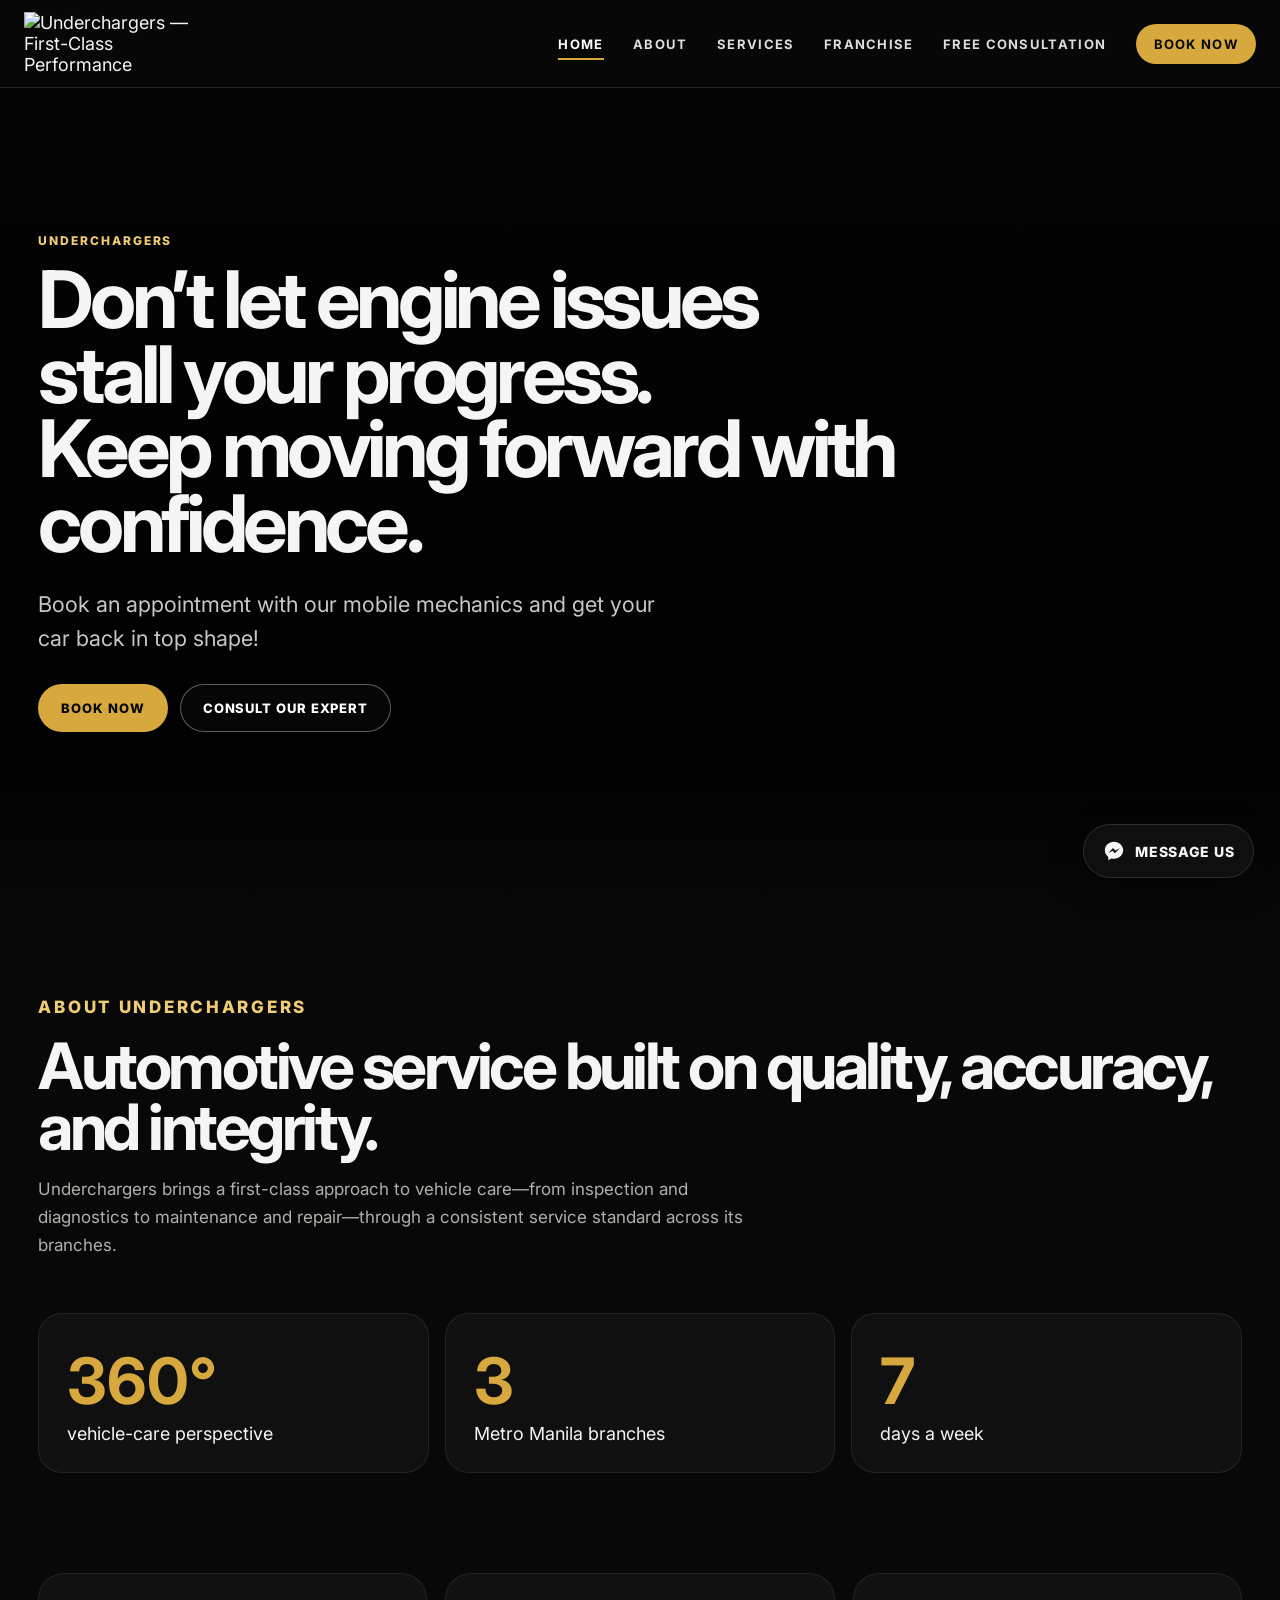
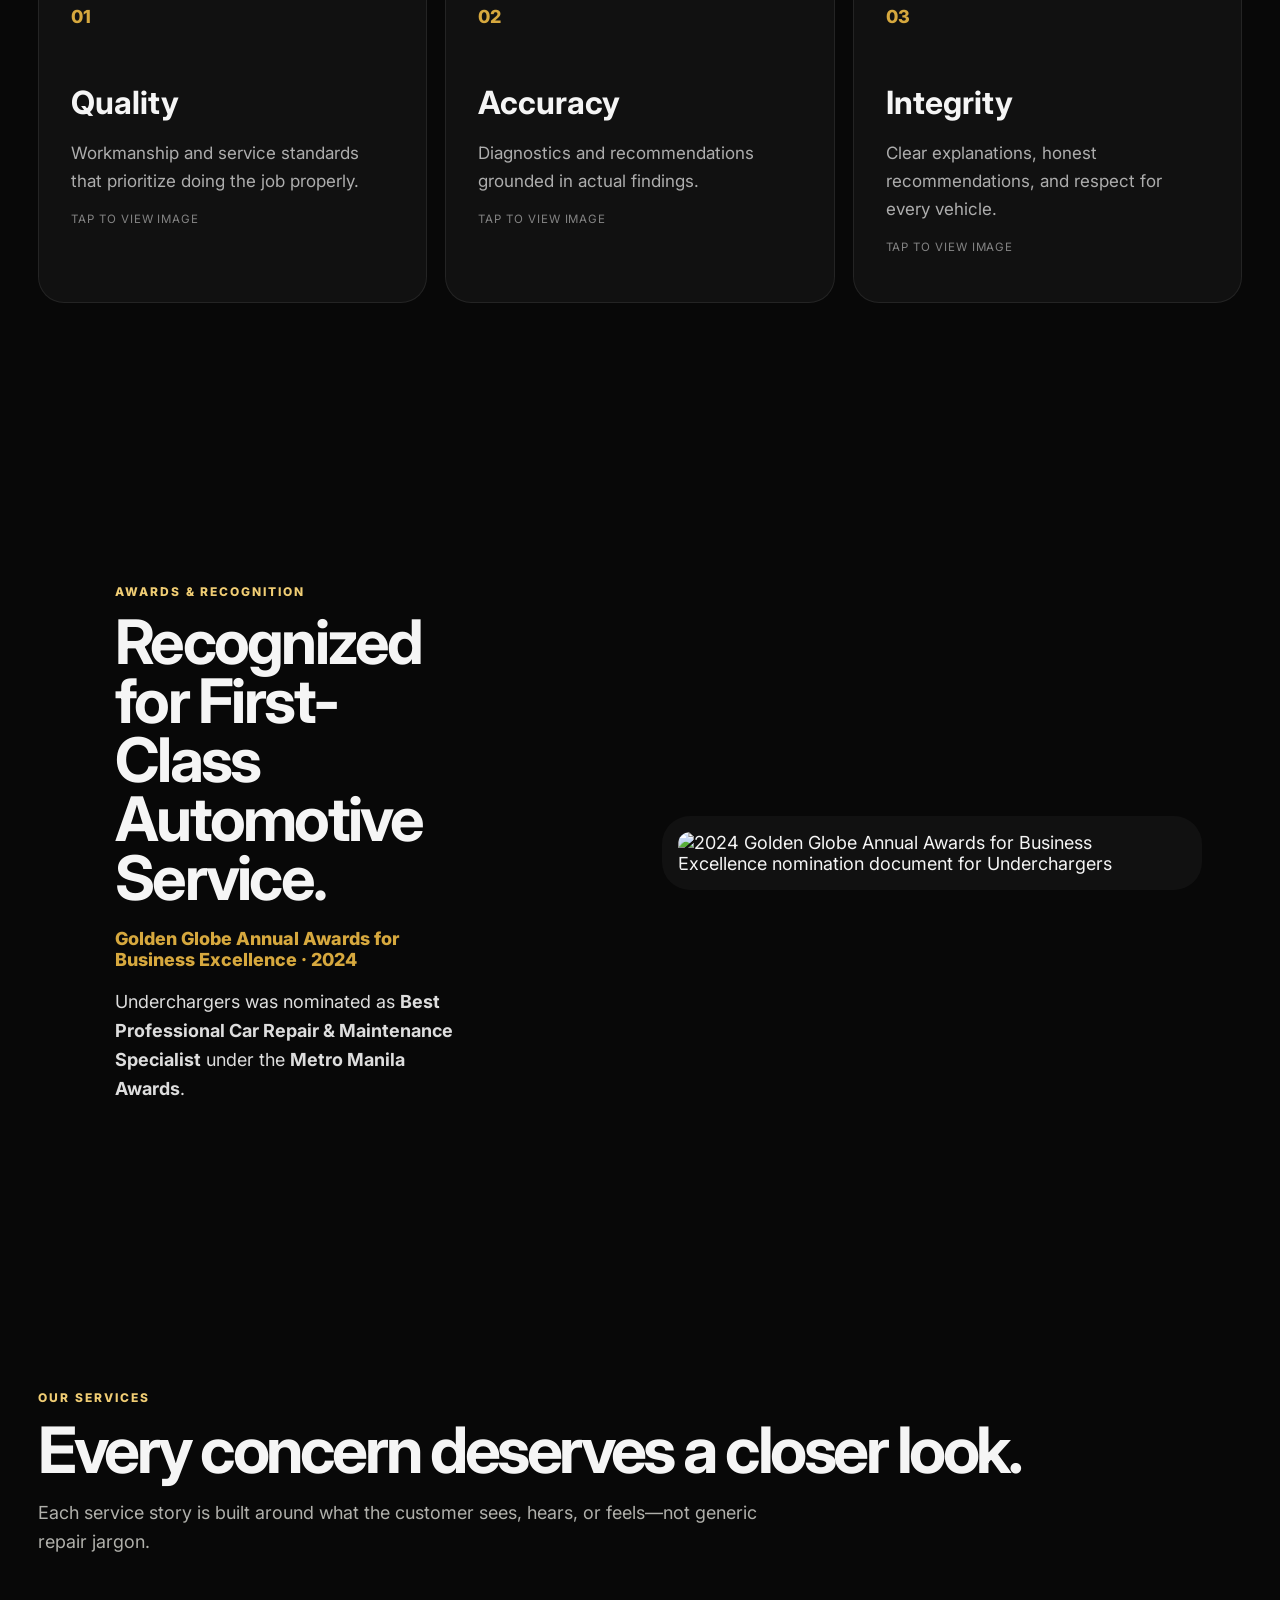
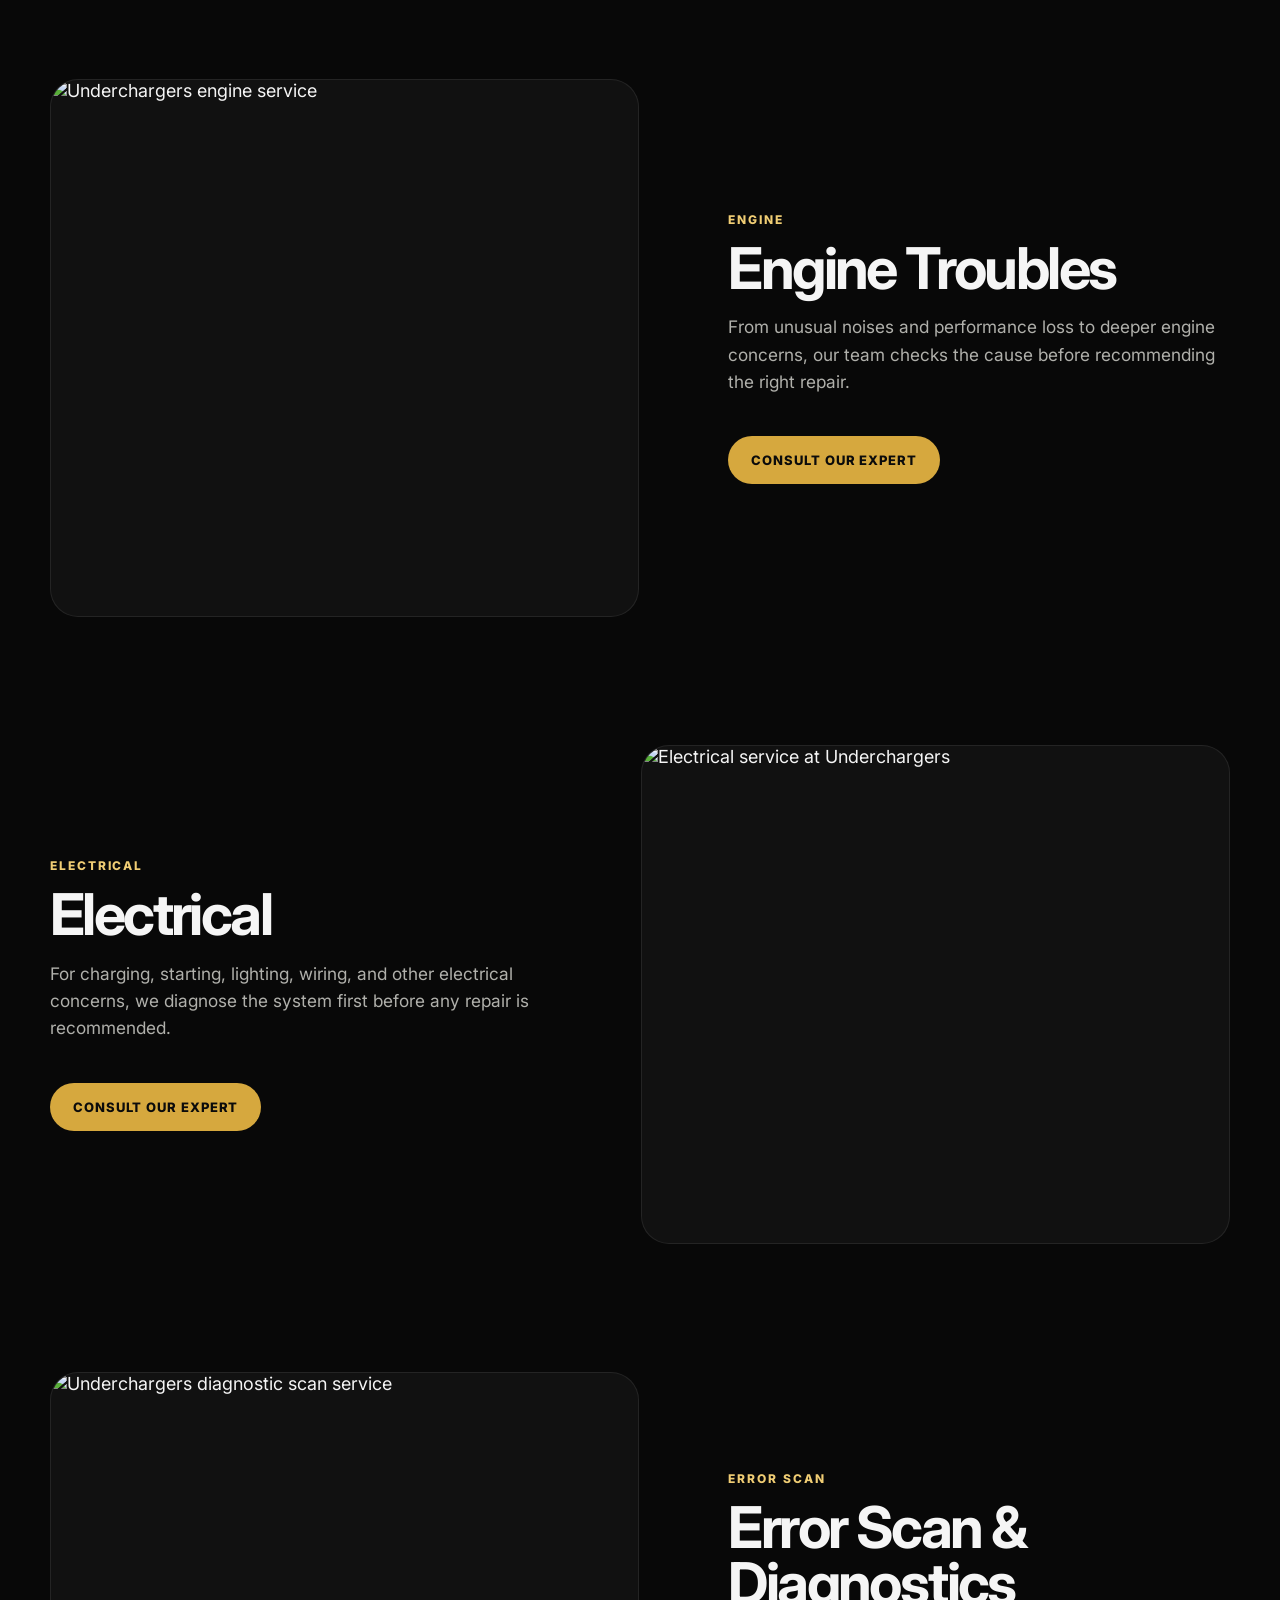
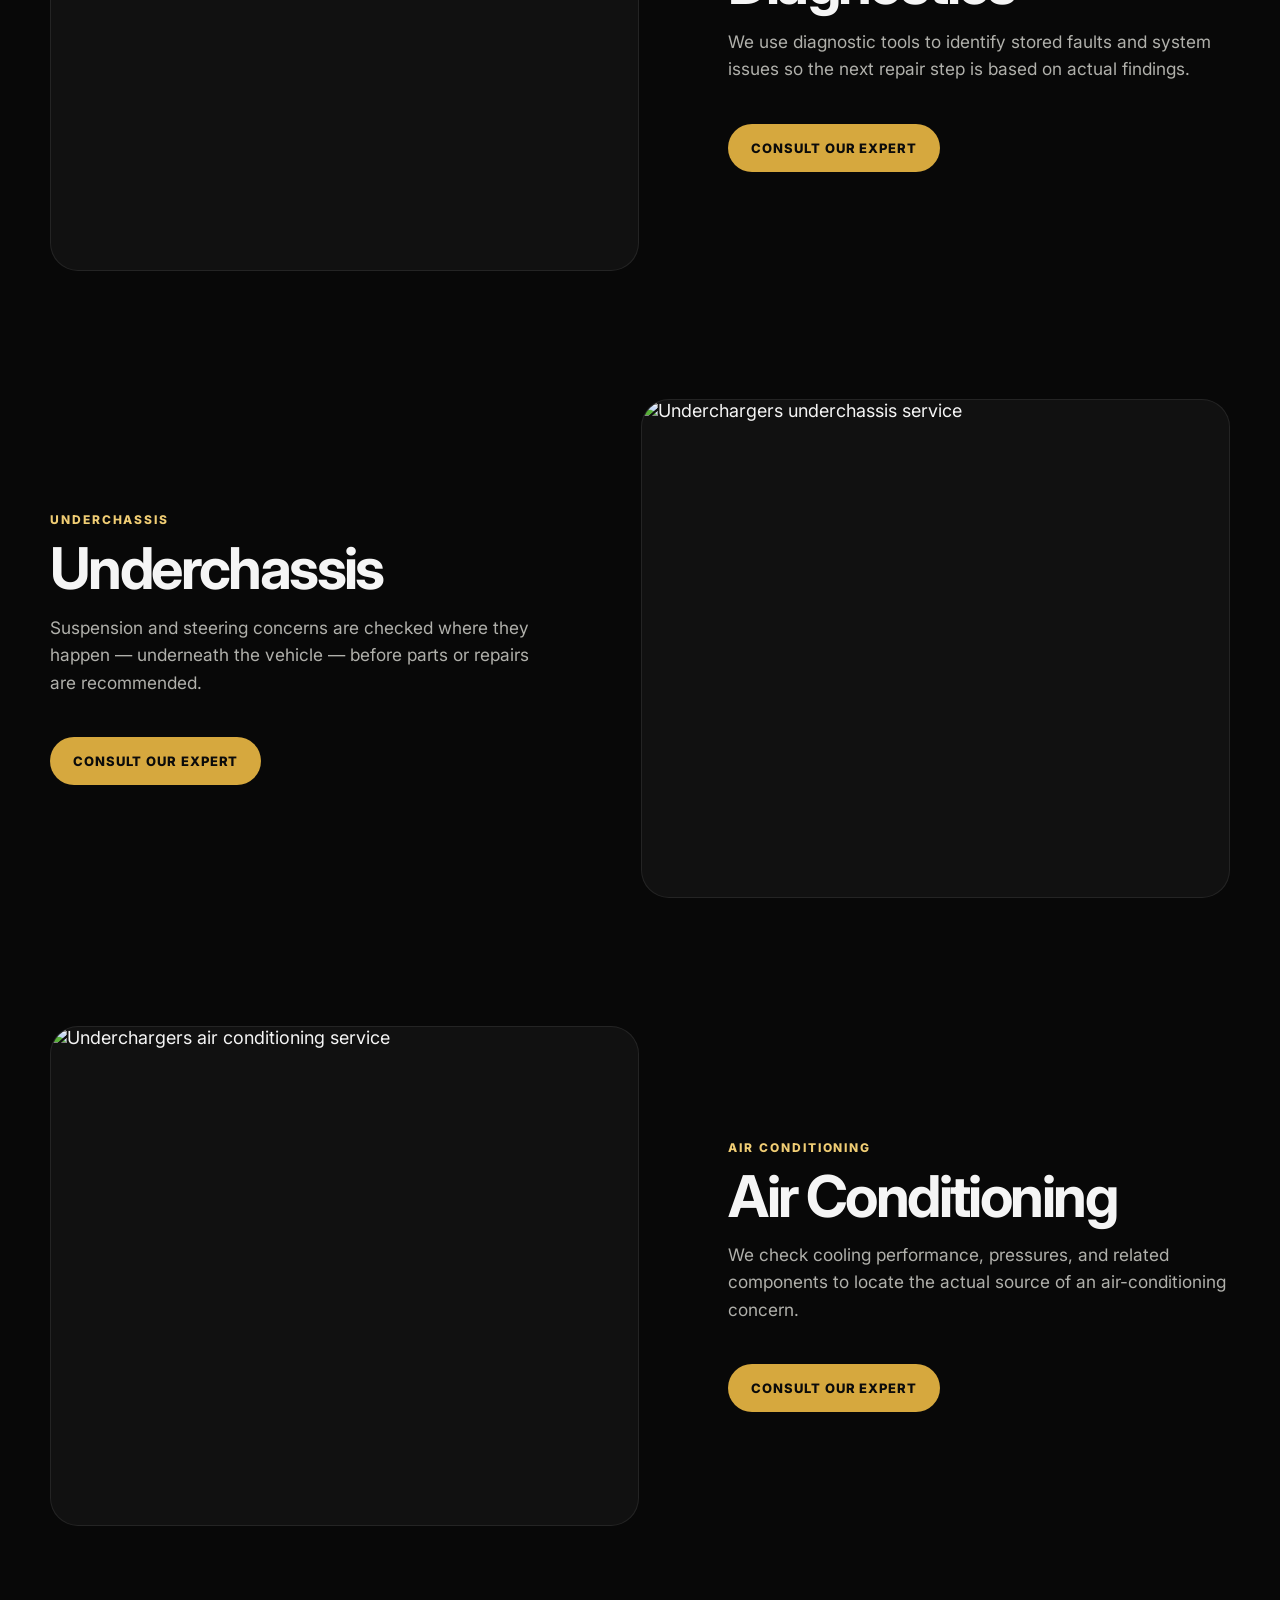
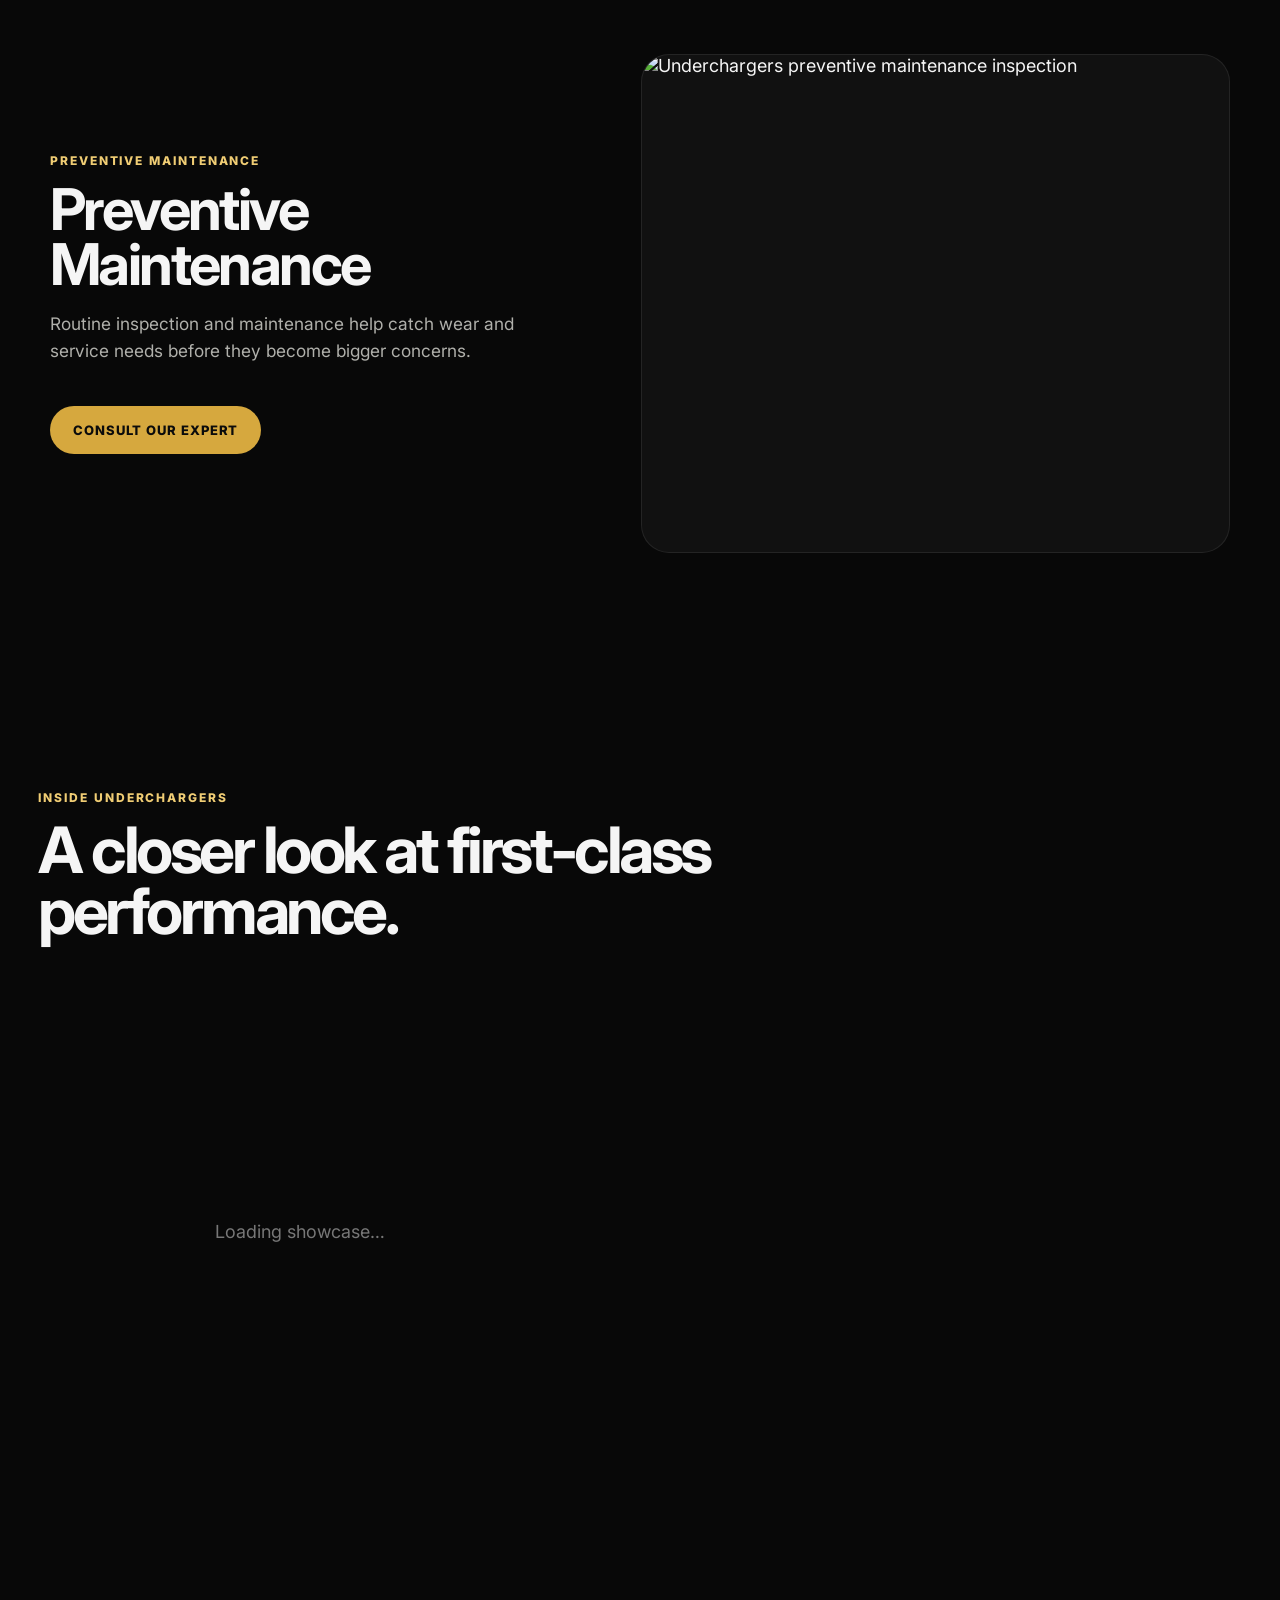
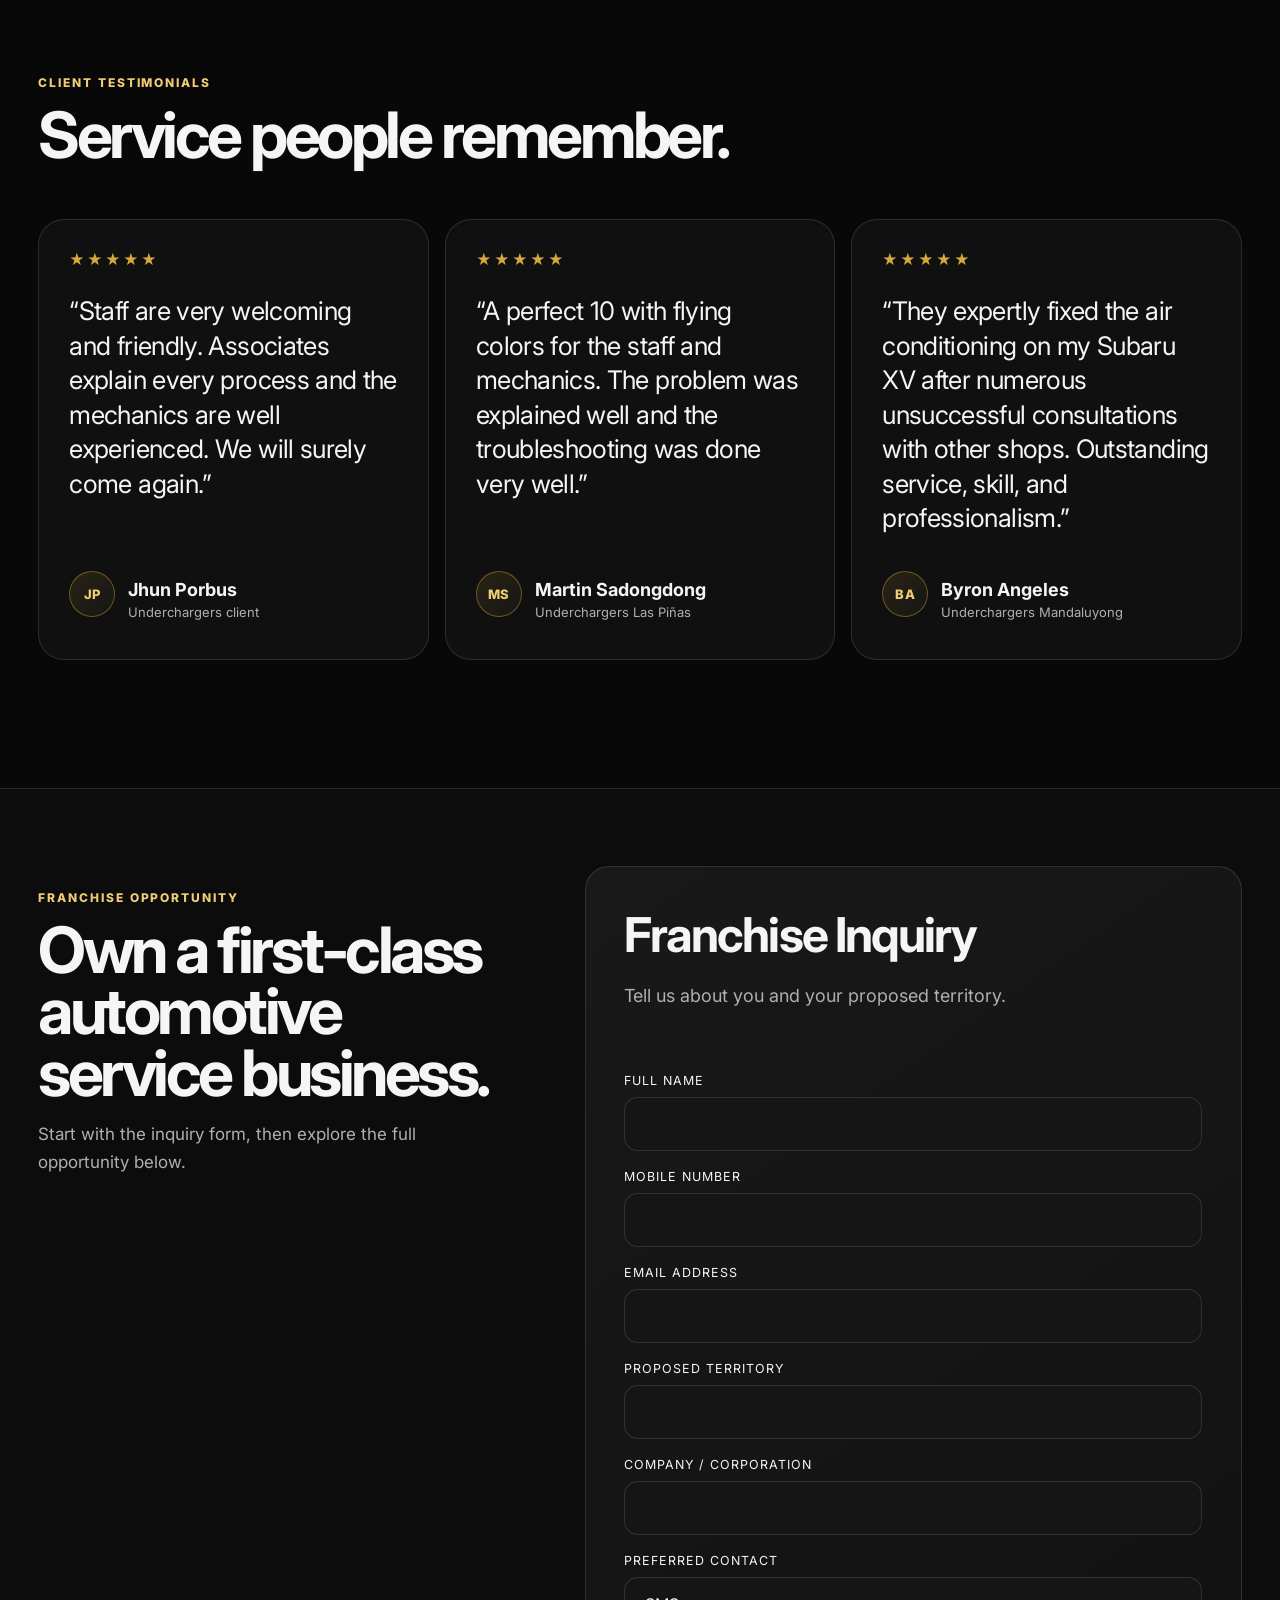
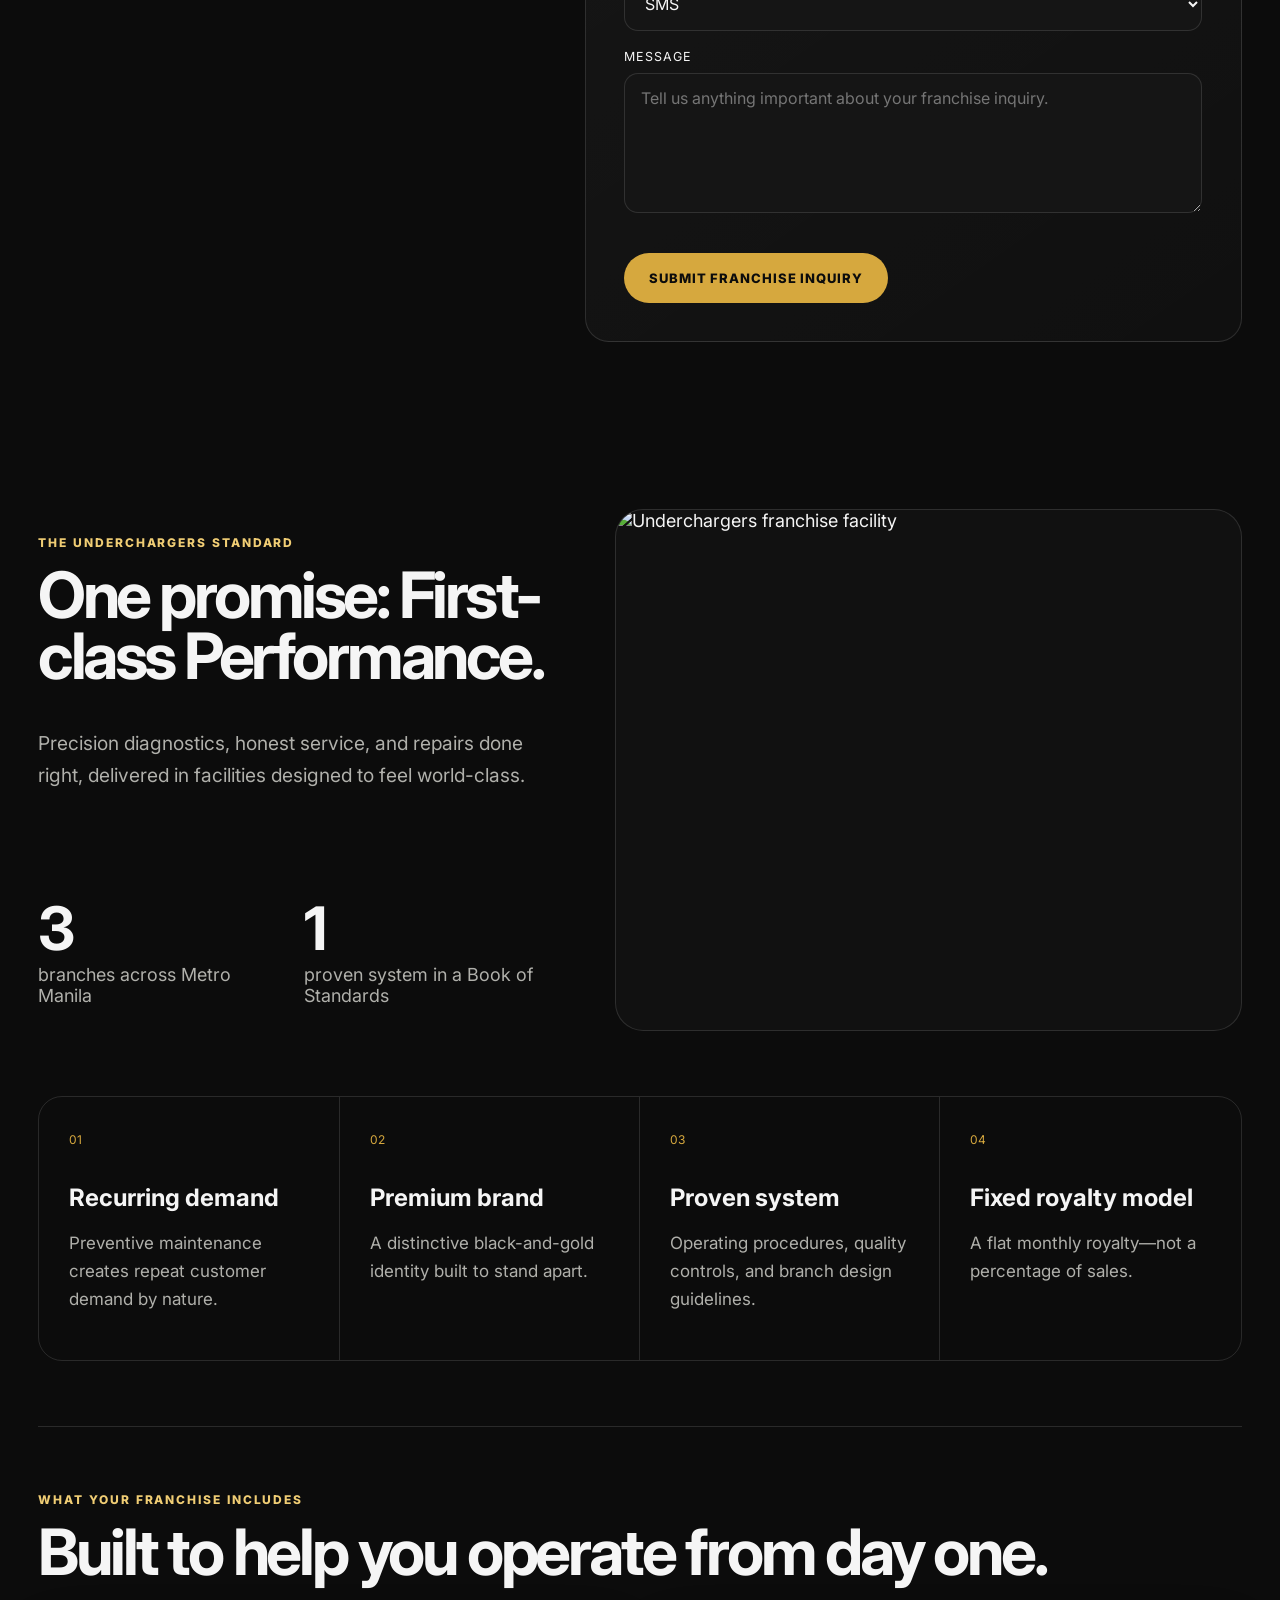
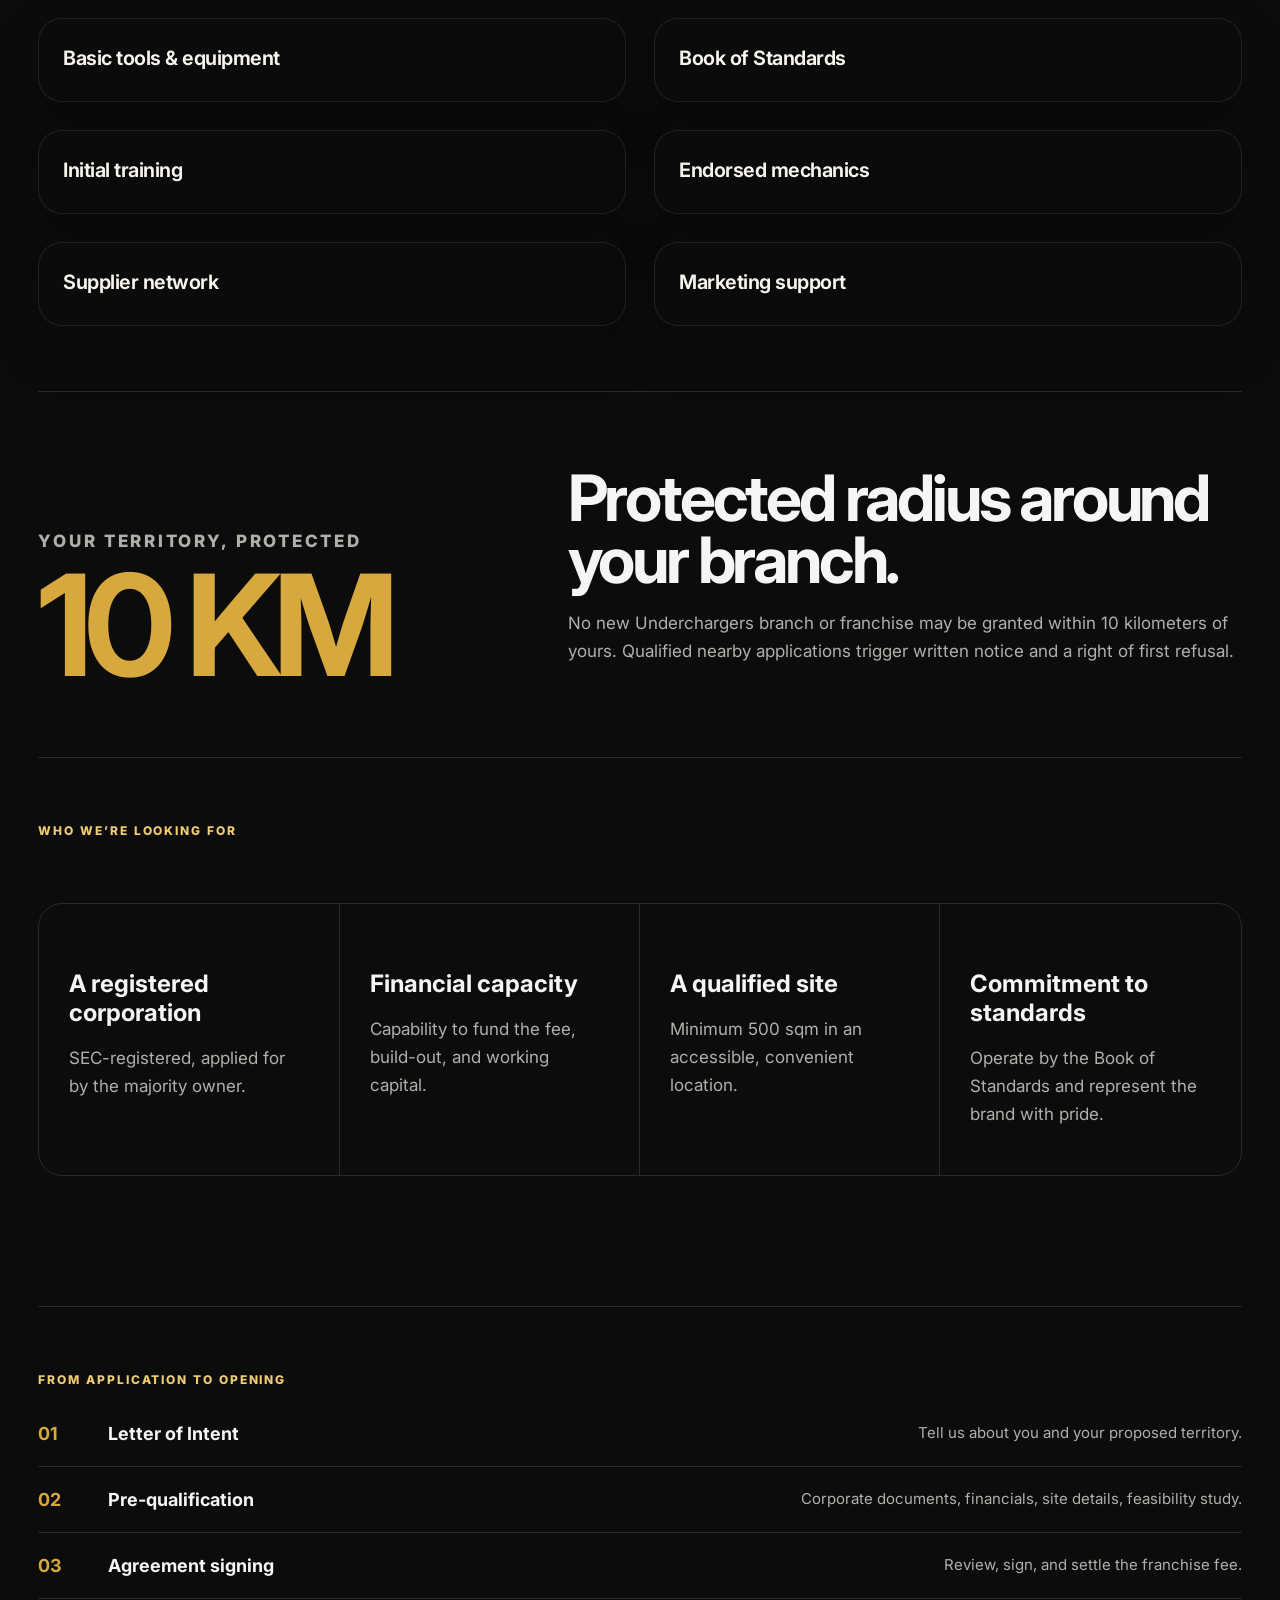
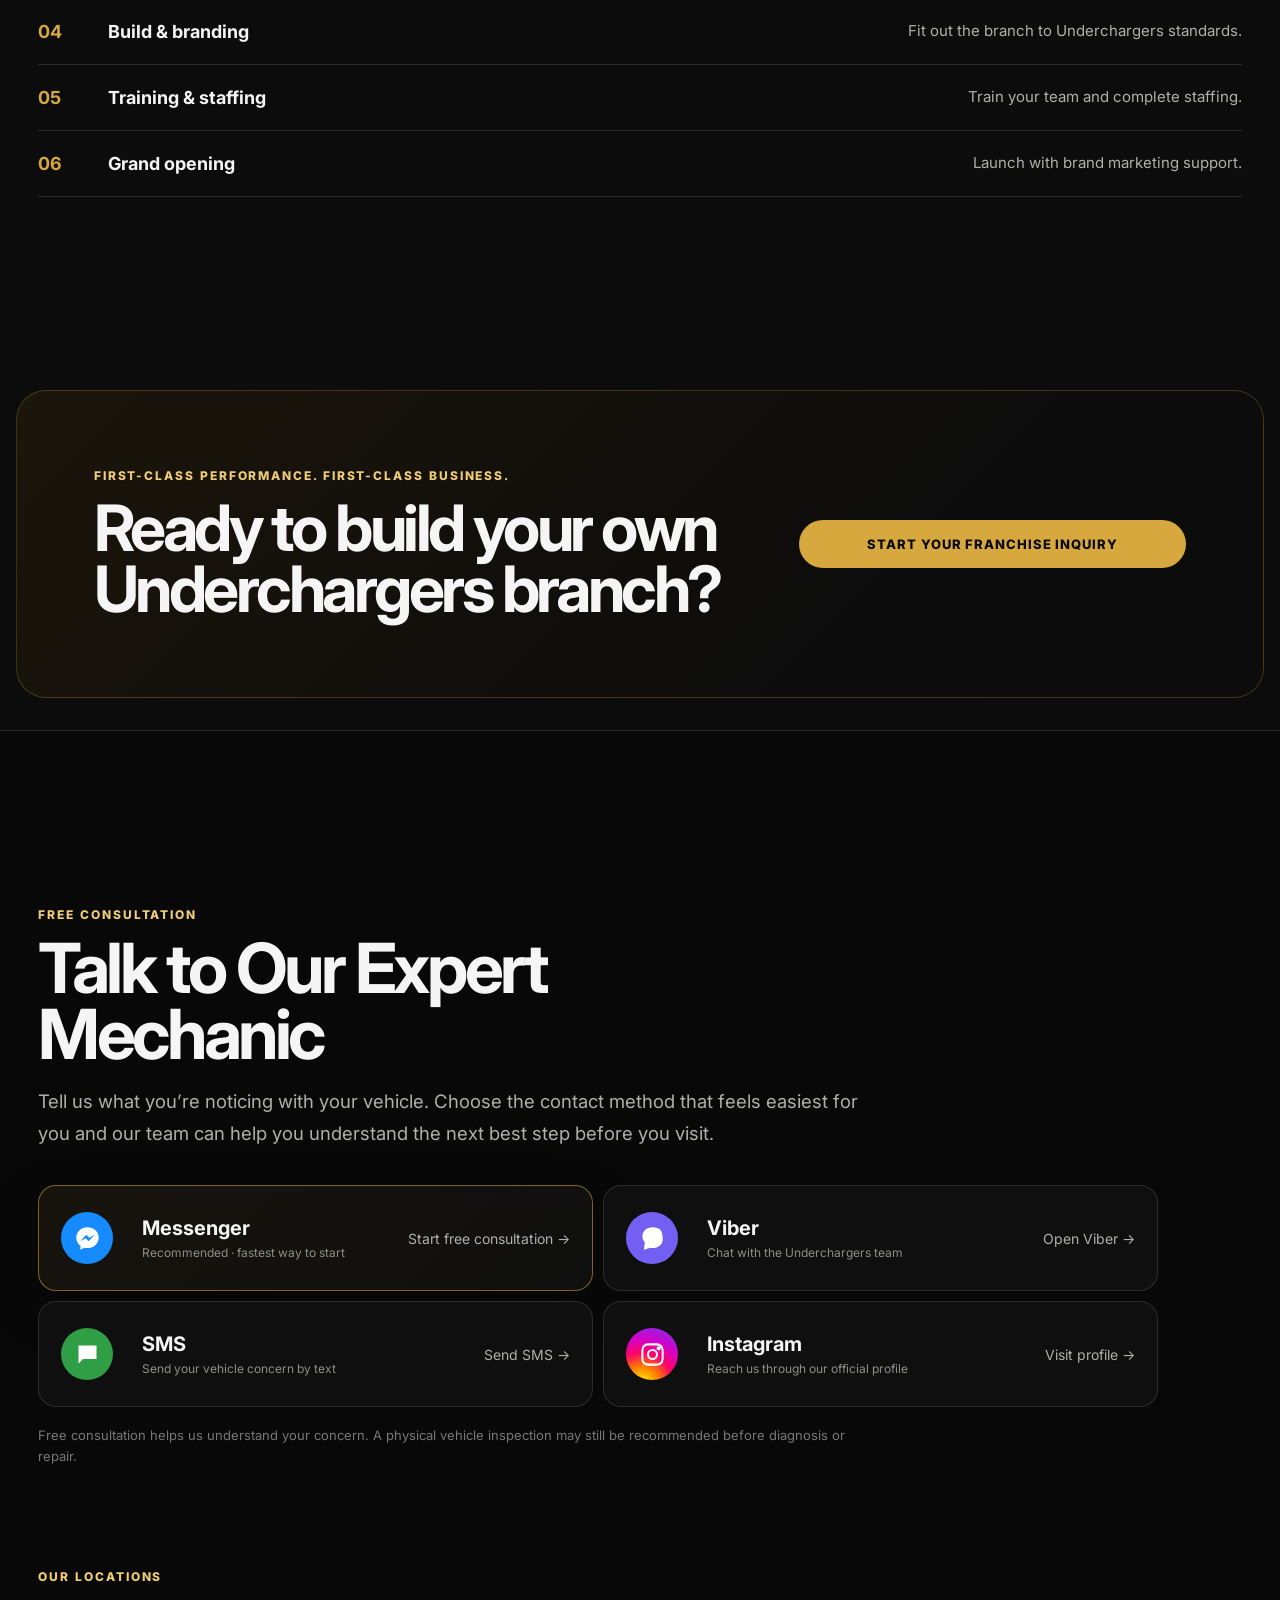
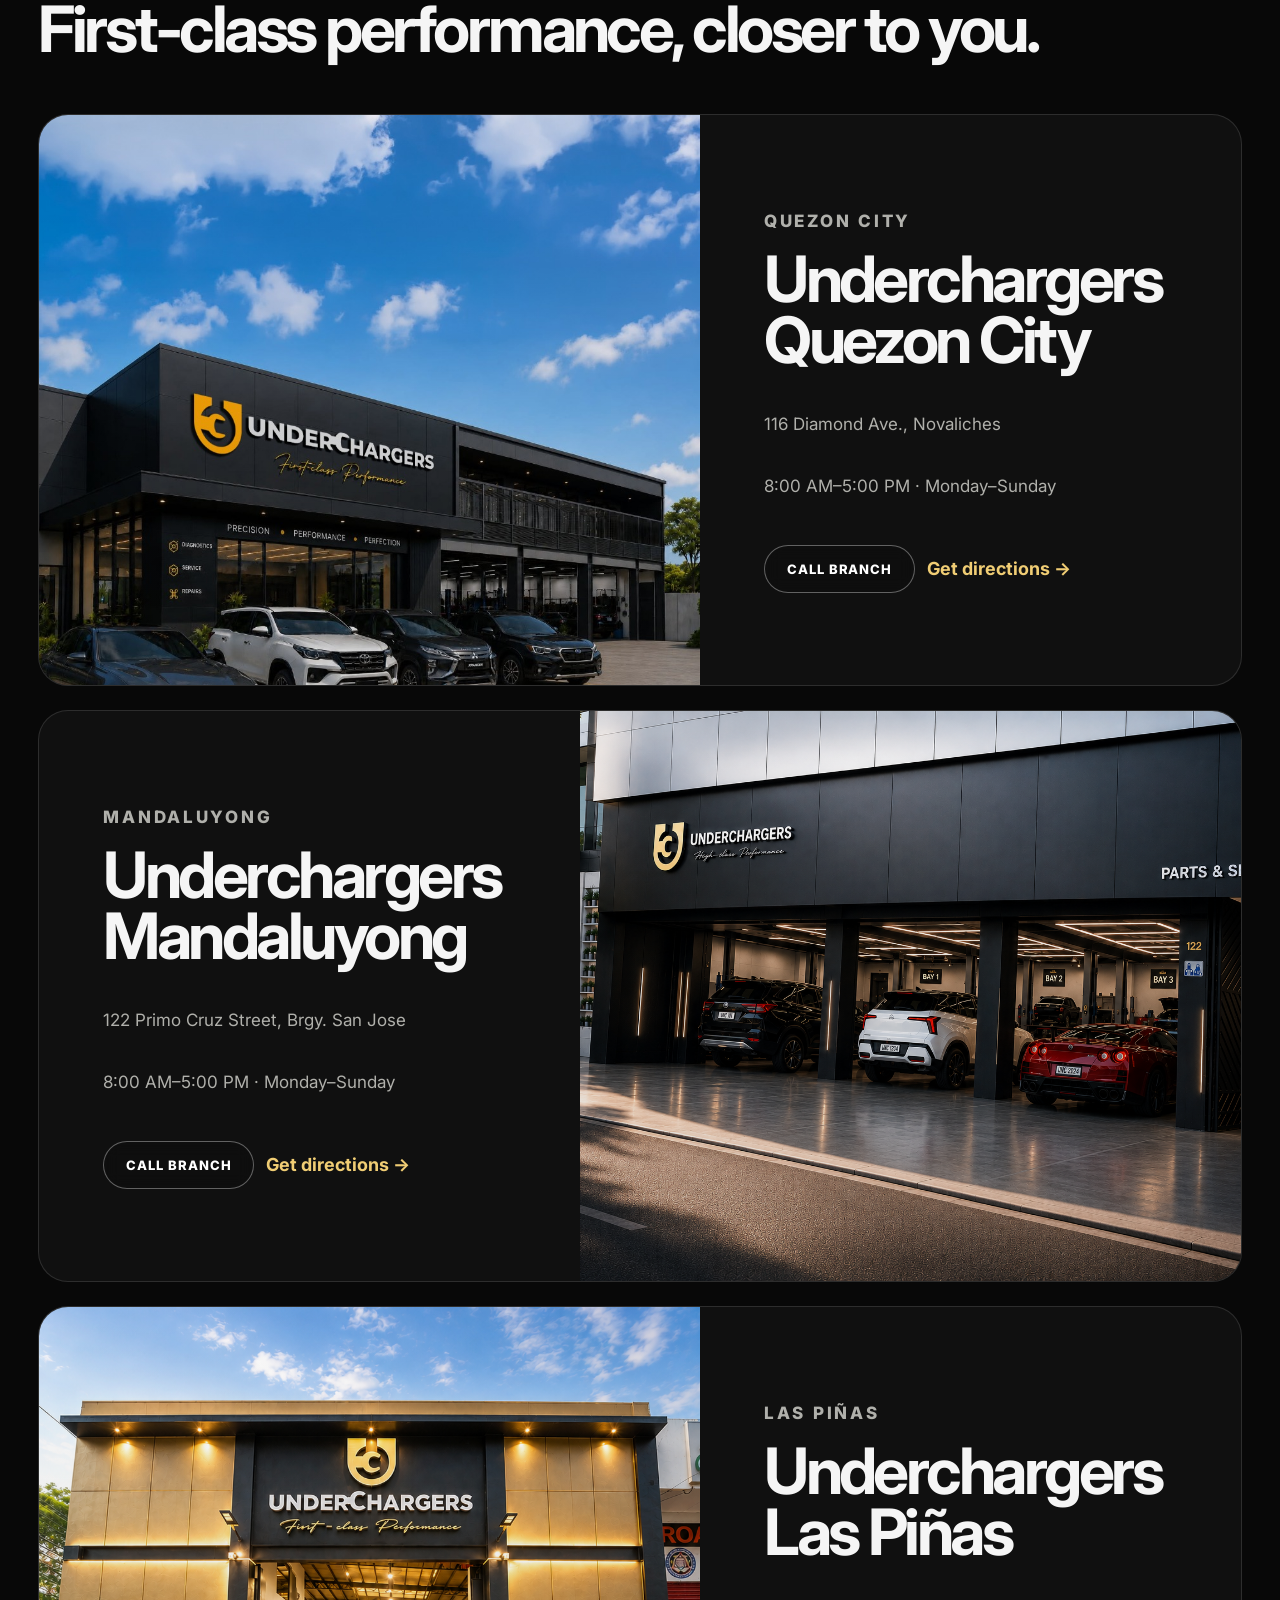
==== commit 8f03b63f: "Add files via upload" ====
--- a/index.html
+++ b/index.html
@@ -35,15 +35,14 @@
 <a href="#about">About</a>
 <a href="#services">Services</a>
 <a href="#franchise">Franchise</a>
-<a href="#inquiry">Inquiry</a>
+<a href="#inquiry">Free Consultation</a>
 <a class="nav-cta" href="#book-now">Book Now</a>
 </nav>
 </div>
 </header>
 <aside aria-label="Quick actions" class="floating-actions">
-<a class="float-action message" data-channel="messenger" href="#"><span aria-hidden="true" class="messenger-icon"><svg viewbox="0 0 24 24"><path d="M12 2C6.477 2 2 6.145 2 11.258c0 2.913 1.454 5.51 3.727 7.207V22l3.404-1.87c.91.25 1.873.386 2.869.386 5.523 0 10-4.145 10-9.258S17.523 2 12 2Zm.994 12.467-2.547-2.717-4.973 2.717 5.47-5.807 2.61 2.717 4.91-2.717-5.47 5.807Z" fill="currentColor"></path></svg></span><span>Message Us</span></a>
+<a class="float-action message" data-channel="messenger" data-source="floating_message" href="/message/?source=floating_message"><span aria-hidden="true" class="messenger-icon"><svg viewbox="0 0 24 24"><path d="M12 2C6.477 2 2 6.145 2 11.258c0 2.913 1.454 5.51 3.727 7.207V22l3.404-1.87c.91.25 1.873.386 2.869.386 5.523 0 10-4.145 10-9.258S17.523 2 12 2Zm.994 12.467-2.547-2.717-4.973 2.717 5.47-5.807 2.61 2.717 4.91-2.717-5.47 5.807Z" fill="currentColor"></path></svg></span><span>Message Us</span></a>
 </aside>
-<div class="messenger-modal" id="messenger-modal" aria-hidden="true" role="dialog" aria-modal="true" aria-labelledby="messenger-modal-title"><div class="messenger-modal-card"><button type="button" class="messenger-modal-close" aria-label="Close">×</button><span class="messenger-modal-icon" aria-hidden="true">●</span><p class="eyebrow">UNDERCHARGERS</p><h2 id="messenger-modal-title">Continue to Messenger?</h2><p>Open Messenger to chat with the Underchargers team.</p><button type="button" class="btn btn-gold messenger-modal-go">Go to Messenger</button></div></div>
 <main>
 <section class="home-hero" id="home">
   <div class="hero-media" aria-hidden="true">
@@ -54,7 +53,7 @@
     <p class="eyebrow">UNDERCHARGERS</p>
     <h1>Don’t let engine issues stall your progress.<br/>Keep moving forward with confidence.</h1>
     <p class="hero-copy">Book an appointment with our mobile mechanics and get your car back in top shape!</p>
-    <div class="hero-actions"><a class="btn btn-gold" href="#book-now">Book Now</a><a class="btn btn-ghost" data-channel="messenger" href="#">Consult Our Expert</a></div>
+    <div class="hero-actions"><a class="btn btn-gold" href="#book-now">Book Now</a><a class="btn btn-ghost" data-channel="messenger" data-source="home_hero_consult" href="/message/?source=home_hero_consult">Consult Our Expert</a></div>
   </div>
 </section>
 <section class="section about" id="about">
@@ -82,7 +81,7 @@
 <p class="eyebrow">ENGINE</p>
 <h3>Engine Troubles</h3>
 <p>From unusual noises and performance loss to deeper engine concerns, our team checks the cause before recommending the right repair.</p>
-<a class="btn btn-gold service-cta" data-channel="messenger" href="#">Consult Our Expert</a>
+<a class="btn btn-gold service-cta" data-channel="messenger" href="/message/?source=website_messenger">Consult Our Expert</a>
 </div>
 </article>
 <article class="service-story service-electrical service-media-right">
@@ -90,7 +89,7 @@
 <p class="eyebrow">ELECTRICAL</p>
 <h3>Electrical</h3>
 <p>For charging, starting, lighting, wiring, and other electrical concerns, we diagnose the system first before any repair is recommended.</p>
-<a class="btn btn-gold service-cta" data-channel="messenger" href="#">Consult Our Expert</a>
+<a class="btn btn-gold service-cta" data-channel="messenger" href="/message/?source=website_messenger">Consult Our Expert</a>
 </div>
 <div class="service-image-frame"><img alt="Electrical service at Underchargers" data-cms-service="Electrical"/></div>
 </article>
@@ -100,7 +99,7 @@
 <p class="eyebrow">ERROR SCAN</p>
 <h3>Error Scan &amp; Diagnostics</h3>
 <p>We use diagnostic tools to identify stored faults and system issues so the next repair step is based on actual findings.</p>
-<a class="btn btn-gold service-cta" data-channel="messenger" href="#">Consult Our Expert</a>
+<a class="btn btn-gold service-cta" data-channel="messenger" href="/message/?source=website_messenger">Consult Our Expert</a>
 </div>
 </article>
 <article class="service-story service-underchassis service-media-right">
@@ -108,7 +107,7 @@
 <p class="eyebrow">UNDERCHASSIS</p>
 <h3>Underchassis</h3>
 <p>Suspension and steering concerns are checked where they happen — underneath the vehicle — before parts or repairs are recommended.</p>
-<a class="btn btn-gold service-cta" data-channel="messenger" href="#">Consult Our Expert</a>
+<a class="btn btn-gold service-cta" data-channel="messenger" href="/message/?source=website_messenger">Consult Our Expert</a>
 </div>
 <div class="service-image-frame"><img alt="Underchargers underchassis service" data-cms-service="Underchassis"/></div>
 </article>
@@ -118,7 +117,7 @@
 <p class="eyebrow">AIR CONDITIONING</p>
 <h3>Air Conditioning</h3>
 <p>We check cooling performance, pressures, and related components to locate the actual source of an air-conditioning concern.</p>
-<a class="btn btn-gold service-cta" data-channel="messenger" href="#">Consult Our Expert</a>
+<a class="btn btn-gold service-cta" data-channel="messenger" href="/message/?source=website_messenger">Consult Our Expert</a>
 </div>
 </article>
 <article class="service-story service-pms service-media-right">
@@ -126,7 +125,7 @@
 <p class="eyebrow">PREVENTIVE MAINTENANCE</p>
 <h3>Preventive Maintenance</h3>
 <p>Routine inspection and maintenance help catch wear and service needs before they become bigger concerns.</p>
-<a class="btn btn-gold service-cta" data-channel="messenger" href="#">Consult Our Expert</a>
+<a class="btn btn-gold service-cta" data-channel="messenger" href="/message/?source=website_messenger">Consult Our Expert</a>
 </div>
 <div class="service-image-frame"><img alt="Underchargers preventive maintenance inspection" data-cms-service="PMS"/></div>
 </article>
@@ -184,52 +183,33 @@
 </div>
 </section>
 <section class="locations section" id="inquiry">
-<div class="contact-hub reveal">
-<p class="eyebrow">TALK TO OUR TEAM</p><h2>Choose how you want to reach us.</h2>
-<div class="contact-list">
-<a data-channel="instagram" href="#"><span class="channel-icon"><svg viewBox="0 0 24 24" aria-hidden="true"><rect x="3" y="3" width="18" height="18" rx="5"/><circle cx="12" cy="12" r="4"/><circle cx="17.5" cy="6.5" r="1"/></svg></span><strong>Instagram</strong><em>Visit Profile →</em></a>
-
-<a data-channel="sms" href="#"><span class="channel-icon"><svg viewBox="0 0 24 24" aria-hidden="true"><path d="M4 4h16v12H8l-4 4V4Z"/><path d="M7 8h10M7 12h7"/></svg></span><strong>SMS</strong><em>Send SMS →</em></a>
-<a data-channel="viber" href="#"><span class="channel-icon"><svg viewBox="0 0 24 24" aria-hidden="true"><path d="M5 4c4-2 10-2 14 1 3 3 3 9 0 12-2 2-5 3-8 3l-4 2 1-3c-3-1-5-4-5-7 0-3 1-6 2-8Z"/><path d="M9 8c.5 3 2 5 5 6l1.5-1.5M9 8l1.5-1.5"/></svg></span><strong>Viber</strong><em>Message on Viber →</em></a>
-
-<a data-channel="messenger" href="#"><span class="channel-icon"><svg viewBox="0 0 24 24" aria-hidden="true"><path d="M12 3c-5 0-9 3.7-9 8.3 0 2.6 1.3 5 3.4 6.5V21l3-1.6c.8.2 1.7.3 2.6.3 5 0 9-3.7 9-8.4S17 3 12 3Z"/><path d="m7 14 4-4 2 2 4-2-4 4-2-2-4 2Z"/></svg></span><strong>Messenger</strong><em>Chat on Messenger →</em></a>
-</div>
-</div>
-<div class="section-title reveal"><p class="eyebrow">INQUIRY &amp; LOCATIONS</p><h2>First-class performance, closer to you.</h2></div>
-<article class="branch-hero reveal"><div class="media branch-media" data-image="branch-qc.jpg"><span>branch-qc.jpg</span></div><div class="branch-copy"><p class="eyebrow">QUEZON CITY</p><h3>Underchargers Quezon City</h3><p>116 Diamond Ave., Novaliches</p><p>8:00 AM–5:00 PM · Monday–Sunday</p><div class="branch-actions"><a class="btn btn-ghost" href="tel:+639179614456">Call Branch</a><a class="text-link" data-map="qc" href="#">Get directions →</a></div></div></article>
-<article class="branch-hero reverse reveal"><div class="media branch-media" data-image="branch-mandaluyong.jpg"><span>branch-mandaluyong.jpg</span></div><div class="branch-copy"><p class="eyebrow">MANDALUYONG</p><h3>Underchargers Mandaluyong</h3><p>122 Primo Cruz Street, Brgy. San Jose</p><p>8:00 AM–5:00 PM · Monday–Sunday</p><div class="branch-actions"><a class="btn btn-ghost" href="tel:+639179620045">Call Branch</a><a class="text-link" data-map="md" href="#">Get directions →</a></div></div></article>
-<article class="branch-hero reveal"><div class="media branch-media" data-image="branch-las-pinas.jpg"><span>branch-las-pinas.jpg</span></div><div class="branch-copy"><p class="eyebrow">LAS PIÑAS</p><h3>Underchargers Las Piñas</h3><p>320 Alabang–Zapote Rd., Talon Uno</p><p>8:00 AM–5:00 PM · Monday–Sunday</p><div class="branch-actions"><a class="btn btn-ghost" href="tel:+639152107333">Call Branch</a><a class="text-link" data-map="lp" href="#">Get directions →</a></div></div></article>
+<div class="contact-hub reveal consultation-hub">
+<p class="eyebrow">FREE CONSULTATION</p>
+<h2>Talk to Our Expert Mechanic</h2>
+<p class="consultation-lead">Tell us what you’re noticing with your vehicle. Choose the contact method that feels easiest for you and our team can help you understand the next best step before you visit.</p>
+<div class="contact-list consultation-channels" aria-label="Preferred contact options">
+<a class="primary-channel" data-channel="messenger" data-source="free_consultation_messenger" href="/message/?source=free_consultation_messenger"><span class="channel-icon brand-messenger" aria-hidden="true"><svg viewBox="0 0 24 24"><path d="M12 2C6.477 2 2 6.145 2 11.258c0 2.913 1.454 5.51 3.727 7.207V22l3.404-1.87c.91.25 1.873.386 2.869.386 5.523 0 10-4.145 10-9.258S17.523 2 12 2Zm.994 12.467-2.547-2.717-4.973 2.717 5.47-5.807 2.61 2.717 4.91-2.717-5.47 5.807Z"/></svg></span><span class="channel-copy"><strong>Messenger</strong><small>Recommended · fastest way to start</small></span><em>Start free consultation →</em></a>
+<a data-channel="viber" href="#"><span class="channel-icon brand-viber" aria-hidden="true"><svg viewBox="0 0 24 24"><path d="M19.4 4.6C17.5 2.8 14.9 2 12.1 2 6.8 2 3 5.4 3 10.1c0 2.1.8 4 2.2 5.5L4.3 22l6-1.7c.6.1 1.2.2 1.8.2 5.3 0 9-3.4 9-8.1 0-3-.5-5.8-1.7-7.8Z"/><path d="M8.4 6.8c.3-.2.7-.1.9.2l1.2 2c.2.3.1.6-.1.9l-.8.8c.6 1.5 1.8 2.8 3.4 3.5l.9-.9c.2-.2.6-.3.9-.1l1.9 1.2c.3.2.4.6.3.9-.4 1.1-1.5 1.8-2.7 1.7-4.6-.5-7.9-3.8-8.3-8.4-.1-.8.3-1.4.9-1.8Z"/></svg></span><span class="channel-copy"><strong>Viber</strong><small>Chat with the Underchargers team</small></span><em>Open Viber →</em></a>
+<a data-channel="sms" href="#"><span class="channel-icon brand-sms" aria-hidden="true"><svg viewBox="0 0 24 24"><path d="M4 4h16v12H8l-4 4V4Z"/><path d="M7 8h10M7 12h7"/></svg></span><span class="channel-copy"><strong>SMS</strong><small>Send your vehicle concern by text</small></span><em>Send SMS →</em></a>
+<a data-channel="instagram" href="#"><span class="channel-icon brand-instagram" aria-hidden="true"><svg viewBox="0 0 24 24"><rect x="3" y="3" width="18" height="18" rx="5"/><circle cx="12" cy="12" r="4"/><circle cx="17.5" cy="6.5" r="1"/></svg></span><span class="channel-copy"><strong>Instagram</strong><small>Reach us through our official profile</small></span><em>Visit profile →</em></a>
+</div>
+<p class="consultation-note">Free consultation helps us understand your concern. A physical vehicle inspection may still be recommended before diagnosis or repair.</p>
+</div>
+<div class="section-title reveal"><p class="eyebrow">OUR LOCATIONS</p><h2>First-class performance, closer to you.</h2></div>
+<article class="branch-hero reveal"><div class="media branch-media" data-image="branch-qc.jpg" data-default-image="/assets/branches/UC_QC.jpg" role="img" aria-label="Underchargers Quezon City branch exterior"><span>Underchargers Quezon City</span></div><div class="branch-copy"><p class="eyebrow">QUEZON CITY</p><h3>Underchargers Quezon City</h3><p>116 Diamond Ave., Novaliches</p><p>8:00 AM–5:00 PM · Monday–Sunday</p><div class="branch-actions"><a class="btn btn-ghost" href="tel:+639179614456">Call Branch</a><a class="text-link" data-map="qc" href="#">Get directions →</a></div></div></article>
+<article class="branch-hero reverse reveal"><div class="media branch-media" data-image="branch-mandaluyong.jpg" data-default-image="/assets/branches/UC_Manda.png" role="img" aria-label="Underchargers Mandaluyong branch exterior"><span>Underchargers Mandaluyong</span></div><div class="branch-copy"><p class="eyebrow">MANDALUYONG</p><h3>Underchargers Mandaluyong</h3><p>122 Primo Cruz Street, Brgy. San Jose</p><p>8:00 AM–5:00 PM · Monday–Sunday</p><div class="branch-actions"><a class="btn btn-ghost" href="tel:+639179620045">Call Branch</a><a class="text-link" data-map="md" href="#">Get directions →</a></div></div></article>
+<article class="branch-hero reveal"><div class="media branch-media" data-image="branch-las-pinas.jpg" data-default-image="/assets/branches/UC_LP.png" role="img" aria-label="Underchargers Las Piñas branch exterior"><span>Underchargers Las Piñas</span></div><div class="branch-copy"><p class="eyebrow">LAS PIÑAS</p><h3>Underchargers Las Piñas</h3><p>320 Alabang–Zapote Rd., Talon Uno</p><p>8:00 AM–5:00 PM · Monday–Sunday</p><div class="branch-actions"><a class="btn btn-ghost" href="tel:+639152107333">Call Branch</a><a class="text-link" data-map="lp" href="#">Get directions →</a></div></div></article>
 </section>
 
 <section class="book section" id="book-now">
-<div class="section-title booking-opener reveal"><p class="eyebrow">BOOK A SERVICE</p><h2>Ready to have your car checked?</h2><p>Choose your preferred Underchargers branch and date to start your service booking.</p></div>
-<div class="booking-flow reveal" id="booking-flow">
-<section class="booking-step active" data-step="1">
-<div class="step-head"><span>01</span><div><p class="eyebrow">STEP ONE</p><h3>Choose your branch.</h3></div></div>
-<div aria-label="Choose branch" class="branch-picker" role="radiogroup">
-<button class="branch-choice" data-branch="Underchargers Quezon City" data-branch-code="qc" type="button"><strong>Quezon City</strong><small>116 Diamond Ave., Novaliches</small></button>
-<button class="branch-choice" data-branch="Underchargers Mandaluyong" data-branch-code="md" type="button"><strong>Mandaluyong</strong><small>122 Primo Cruz Street, Brgy. San Jose</small></button>
-<button class="branch-choice" data-branch="Underchargers Las Piñas" data-branch-code="lp" type="button"><strong>Las Piñas</strong><small>320 Alabang–Zapote Rd., Talon Uno</small></button>
-</div>
-</section>
-<section aria-disabled="true" class="booking-step" data-step="2" id="calendar-step">
-<div class="step-head"><span>02</span><div><p class="eyebrow">STEP TWO</p><h3>Choose your date.</h3><p id="calendar-branch-note">Select a branch first to unlock the calendar.</p></div></div>
-<div class="calendar-card is-locked" id="calendar-card">
-<div class="calendar-toolbar"><button aria-label="Previous month" class="arrow" id="calendar-prev" type="button">←</button><strong id="calendar-title">Month Year</strong><button aria-label="Next month" class="arrow" id="calendar-next" type="button">→</button></div>
-<div class="calendar-weekdays"><span>Sun</span><span>Mon</span><span>Tue</span><span>Wed</span><span>Thu</span><span>Fri</span><span>Sat</span></div>
-<div aria-label="Booking calendar" class="calendar-grid" id="calendar-grid"></div>
-<div class="calendar-legend"><span><i class="legend-dot available"></i>Available</span><span><i class="legend-dot selected"></i>Selected</span><span><i class="legend-dot unavailable"></i>Unavailable / past</span></div>
-</div>
-</section>
-<section aria-disabled="true" class="booking-step booking-details-grid" data-step="3" id="details-step">
-<div class="step-head"><span>03</span><div><p class="eyebrow">STEP THREE</p><h3>Customer &amp; vehicle details.</h3><p id="booking-summary">Choose your branch and date first.</p></div></div>
-<form class="premium-form booking-form premium-form-v3 is-locked premium-vertical-form" id="booking-form">
-<input id="booking-branch" name="branch" type="hidden"/>
-<input id="booking-date" name="date" type="hidden"/>
-<div class="vertical-field-group"><label>Full Name<input autocomplete="name" name="name" required=""/></label><label>Contact Number<input autocomplete="tel" inputmode="tel" name="phone" required=""/></label><label>Email<input autocomplete="email" name="email" type="email"/></label><label>Vehicle Year &amp; Model<input name="vehicle" placeholder="e.g. 2020 Toyota Vios" required=""/></label><label>Plate Number<input autocapitalize="characters" autocomplete="off" name="plate" placeholder="e.g. ABC 1234" required=""/></label><label>Service<select name="service" required=""><option value="">Select service</option><option>Engine</option><option>Electrical</option><option>Error Scan</option><option>Underchassis</option><option>Air Conditioning</option><option>PMS</option></select></label><label class="span-2">Vehicle Concern<textarea name="concern" placeholder="Tell us what you’re experiencing." required="" rows="4"></textarea></label></div>
-<button class="btn btn-gold submit-btn" type="submit">Request Appointment</button><p aria-live="polite" class="form-note" id="booking-note"></p>
-</form>
-</section>
+<div class="booking-ready reveal">
+<div class="booking-ready-copy"><p class="eyebrow">BOOK YOUR VISIT</p><h2>Schedule your visit so we can assign a dedicated mechanic and Service Advisor for your vehicle.</h2><p>Choose your preferred branch and continue to the Underchargers appointment experience. The scheduling frontend is prepared for the planned Google Sheets + Apps Script availability system; no appointment is recorded until the live booking backend is connected.</p></div>
+<div class="booking-branch-preview" aria-label="Underchargers booking branches">
+<a href="/book/?branch=qc&source=home_booking" data-booking-source="home_booking_qc"><strong>Quezon City</strong><small>116 Diamond Ave., Novaliches</small><span>Choose branch →</span></a>
+<a href="/book/?branch=md&source=home_booking" data-booking-source="home_booking_md"><strong>Mandaluyong</strong><small>122 Primo Cruz Street, Brgy. San Jose</small><span>Choose branch →</span></a>
+<a href="/book/?branch=lp&source=home_booking" data-booking-source="home_booking_lp"><strong>Las Piñas</strong><small>320 Alabang–Zapote Rd., Talon Uno</small><span>Choose branch →</span></a>
+</div>
+<div class="booking-ready-action"><a class="btn btn-gold" href="/book/?source=home_booking_main" data-booking-source="home_booking_main">BOOK YOUR VISIT</a><p>Prefer to talk first? <a data-channel="messenger" data-source="booking_consultation" href="/message/?source=booking_consultation">Start a free consultation.</a></p></div>
 </div>
 </section>
 
--- a/styles.css
+++ b/styles.css
@@ -632,8 +632,8 @@
 .floating-actions .float-action{min-height:54px!important;padding:.9rem 1.2rem!important;font-size:14px!important;font-weight:800!important}.messenger-icon{width:22px;height:22px;display:grid;place-items:center}.messenger-icon svg{width:100%;height:100%}
 .hero-video{object-fit:cover;object-position:center center}
 .hero-drive-preview{display:none!important}
-.messenger-modal{position:fixed;inset:0;z-index:10050;background:rgba(0,0,0,.78);display:none;align-items:center;justify-content:center;padding:20px}.messenger-modal.is-open{display:flex}.messenger-modal-card{position:relative;width:min(92vw,480px);background:#101010;border:1px solid rgba(255,255,255,.14);border-radius:24px;padding:34px;text-align:center}.messenger-modal-card h2{font-size:clamp(30px,5vw,42px);line-height:1;margin:12px 0}.messenger-modal-card>p:not(.eyebrow){color:var(--muted);font-size:17px;line-height:1.55}.messenger-modal-go{width:100%;justify-content:center;margin-top:14px}.messenger-modal-close{position:absolute;right:14px;top:14px;width:44px;height:44px;border-radius:50%;border:1px solid var(--line);background:#171717;font-size:26px;cursor:pointer}.messenger-modal-icon{display:grid;place-items:center;width:54px;height:54px;border-radius:50%;margin:0 auto 16px;background:var(--gold);color:#080808;font-size:20px}
-@media(max-width:820px){body{font-size:17px}.section,.home-hero .hero-content{width:calc(100% - 32px)}.home-hero h1{font-size:clamp(44px,12vw,68px);line-height:.98}.contact-list>a{min-height:96px;padding:16px}.contact-list strong{font-size:18px}.floating-actions .float-action{min-height:58px!important;padding:0 17px!important}.floating-actions .float-action span:last-child{display:inline!important}.messenger-modal-card{padding:30px 22px 24px}}
+
+@media(max-width:820px){body{font-size:17px}.section,.home-hero .hero-content{width:calc(100% - 32px)}.home-hero h1{font-size:clamp(44px,12vw,68px);line-height:.98}.contact-list>a{min-height:96px;padding:16px}.contact-list strong{font-size:18px}.floating-actions .float-action{min-height:58px!important;padding:0 17px!important}.floating-actions .float-action span:last-child{display:inline!important}}
 
 
 /* V8.7.2 hero full-bleed + About stat order review patch */
@@ -1413,3 +1413,15 @@
 .seo-page .floating-actions{display:block}
 @media(max-width:900px){.seo-grid{grid-template-columns:1fr 1fr}.seo-section-head,.seo-feature{grid-template-columns:1fr}.seo-feature-visual{min-height:320px}.seo-book-panel{grid-template-columns:1fr}.seo-shell,.seo-page .footer-statement,.seo-page .footer-grid,.seo-page .footer-bottom{width:calc(100% - 32px)}}
 @media(max-width:620px){.seo-grid{grid-template-columns:1fr}.seo-hero{padding-top:58px}.seo-card{min-height:0}.seo-card .num{margin-bottom:28px}.seo-page .footer-statement,.seo-page .footer-grid,.seo-page .footer-bottom{width:calc(100% - 28px)}}
+
+
+/* V8.14 consultation, branch defaults and appointment architecture */
+.consultation-hub{padding-top:100px;max-width:1120px}.consultation-lead{max-width:820px;color:var(--muted);font-size:clamp(17px,1.45vw,21px);line-height:1.7}.consultation-channels .primary-channel{border-color:rgba(214,168,62,.55);background:linear-gradient(135deg,#17140d,#0f0f0f);box-shadow:0 18px 50px rgba(0,0,0,.22)}.channel-copy{display:grid;gap:5px;min-width:0}.channel-copy small{color:#8e8e88;font-size:12px;line-height:1.35}.brand-messenger{background:#168aff;color:white}.brand-viber{background:#7360f2;color:white}.brand-instagram{background:radial-gradient(circle at 30% 110%,#ffd600 0 10%,#ff7a00 28%,#ff0169 48%,#d300c5 68%,#7638fa 100%);color:white}.brand-sms{background:#2f9e44;color:white}.channel-icon svg{width:27px;height:27px}.brand-messenger svg{fill:currentColor;stroke:none}.brand-viber svg,.brand-sms svg,.brand-instagram svg{fill:none;stroke:currentColor;stroke-width:1.8;stroke-linecap:round;stroke-linejoin:round}.consultation-note{max-width:820px;margin-top:18px;color:#777;font-size:13px;line-height:1.6}.branch-media.has-image,.branch-media.has-drive-image{background-size:cover!important;background-position:center!important}.branch-media>span{position:absolute;width:1px;height:1px;overflow:hidden;clip:rect(0 0 0 0);white-space:nowrap}.branch-media{position:relative}.booking-ready{border:1px solid var(--line);border-radius:30px;background:linear-gradient(145deg,#111,#0b0b0b);padding:clamp(30px,5vw,70px)}.booking-ready-copy{max-width:980px}.booking-ready-copy h2{font-size:clamp(42px,5vw,72px);line-height:.98;letter-spacing:-.05em;margin:10px 0 24px}.booking-ready-copy>p:last-child{max-width:820px;color:var(--muted);font-size:clamp(16px,1.2vw,19px);line-height:1.65}.booking-branch-preview{display:grid;grid-template-columns:repeat(3,minmax(0,1fr));gap:12px;margin:40px 0 28px}.booking-branch-preview>a{border:1px solid var(--line);border-radius:20px;padding:24px;background:#0d0d0d;display:grid;gap:10px;min-height:170px;transition:.2s ease}.booking-branch-preview>a:hover,.booking-branch-preview>a:focus-visible{border-color:var(--gold);transform:translateY(-2px);outline:none}.booking-branch-preview strong{font-size:21px}.booking-branch-preview small{color:var(--muted);line-height:1.45}.booking-branch-preview span{margin-top:auto;color:var(--gold2);font-size:13px;font-weight:800}.booking-ready-action{display:flex;align-items:center;gap:22px;flex-wrap:wrap}.booking-ready-action p{margin:0;color:#888;font-size:13px}.booking-ready-action p a{color:var(--gold2);font-weight:700}
+@media(max-width:820px){.consultation-hub{padding-top:70px}.booking-ready{border-radius:24px;padding:28px 20px}.booking-branch-preview{grid-template-columns:1fr}.booking-ready-copy h2{font-size:clamp(38px,10vw,54px)}.booking-ready-action .btn{width:100%;justify-content:center}.contact-list>a{grid-template-columns:56px minmax(0,1fr) auto}.channel-copy small{font-size:11px}}
+@media(max-width:520px){.contact-list>a{grid-template-columns:52px minmax(0,1fr)}.contact-list>a em{grid-column:2;display:block!important;margin:0!important}.booking-branch-preview>a{min-height:150px}}
+
+.booking-system-note{font-size:14px!important;color:#777!important}.appointment-branch-grid{display:grid;grid-template-columns:repeat(3,minmax(0,1fr));gap:14px;margin-top:30px}.appointment-branch-card{min-height:210px;padding:28px;border:1px solid var(--line);border-radius:24px;background:#101010;display:flex;flex-direction:column;gap:12px}.appointment-branch-card strong{font-size:26px}.appointment-branch-card span{color:var(--muted);line-height:1.5}.appointment-branch-card em{font-style:normal;color:var(--gold2);font-weight:800;margin-top:auto}.appointment-branch-card:hover,.appointment-branch-card:focus-visible{border-color:var(--gold);outline:none}.appointment-status{margin-top:24px;padding:26px;border:1px dashed rgba(214,168,62,.45);border-radius:22px;background:#0d0d0d}.appointment-status span{display:block;color:var(--gold);font-size:11px;font-weight:800;letter-spacing:.12em;text-transform:uppercase}.appointment-status strong{display:block;font-size:24px;margin:8px 0}.appointment-status p{color:var(--muted);line-height:1.6;margin:0;max-width:720px}@media(max-width:820px){.appointment-branch-grid{grid-template-columns:1fr}.appointment-branch-card{min-height:170px}}
+
+.messenger-handoff{max-width:820px}.messenger-handoff-icon{width:68px;height:68px;margin:12px 0 24px}.messenger-handoff-icon svg{width:38px;height:38px}.messenger-tracking-note{color:#777;font-size:12px;line-height:1.55;max-width:680px;margin-top:22px}.messenger-fallback{margin-top:18px;color:var(--muted)}.messenger-fallback a{color:var(--gold2);font-weight:800}
+
+.appointment-branch-card.selected{border-color:var(--gold);background:linear-gradient(145deg,#17140d,#101010);box-shadow:0 18px 55px rgba(0,0,0,.25)}
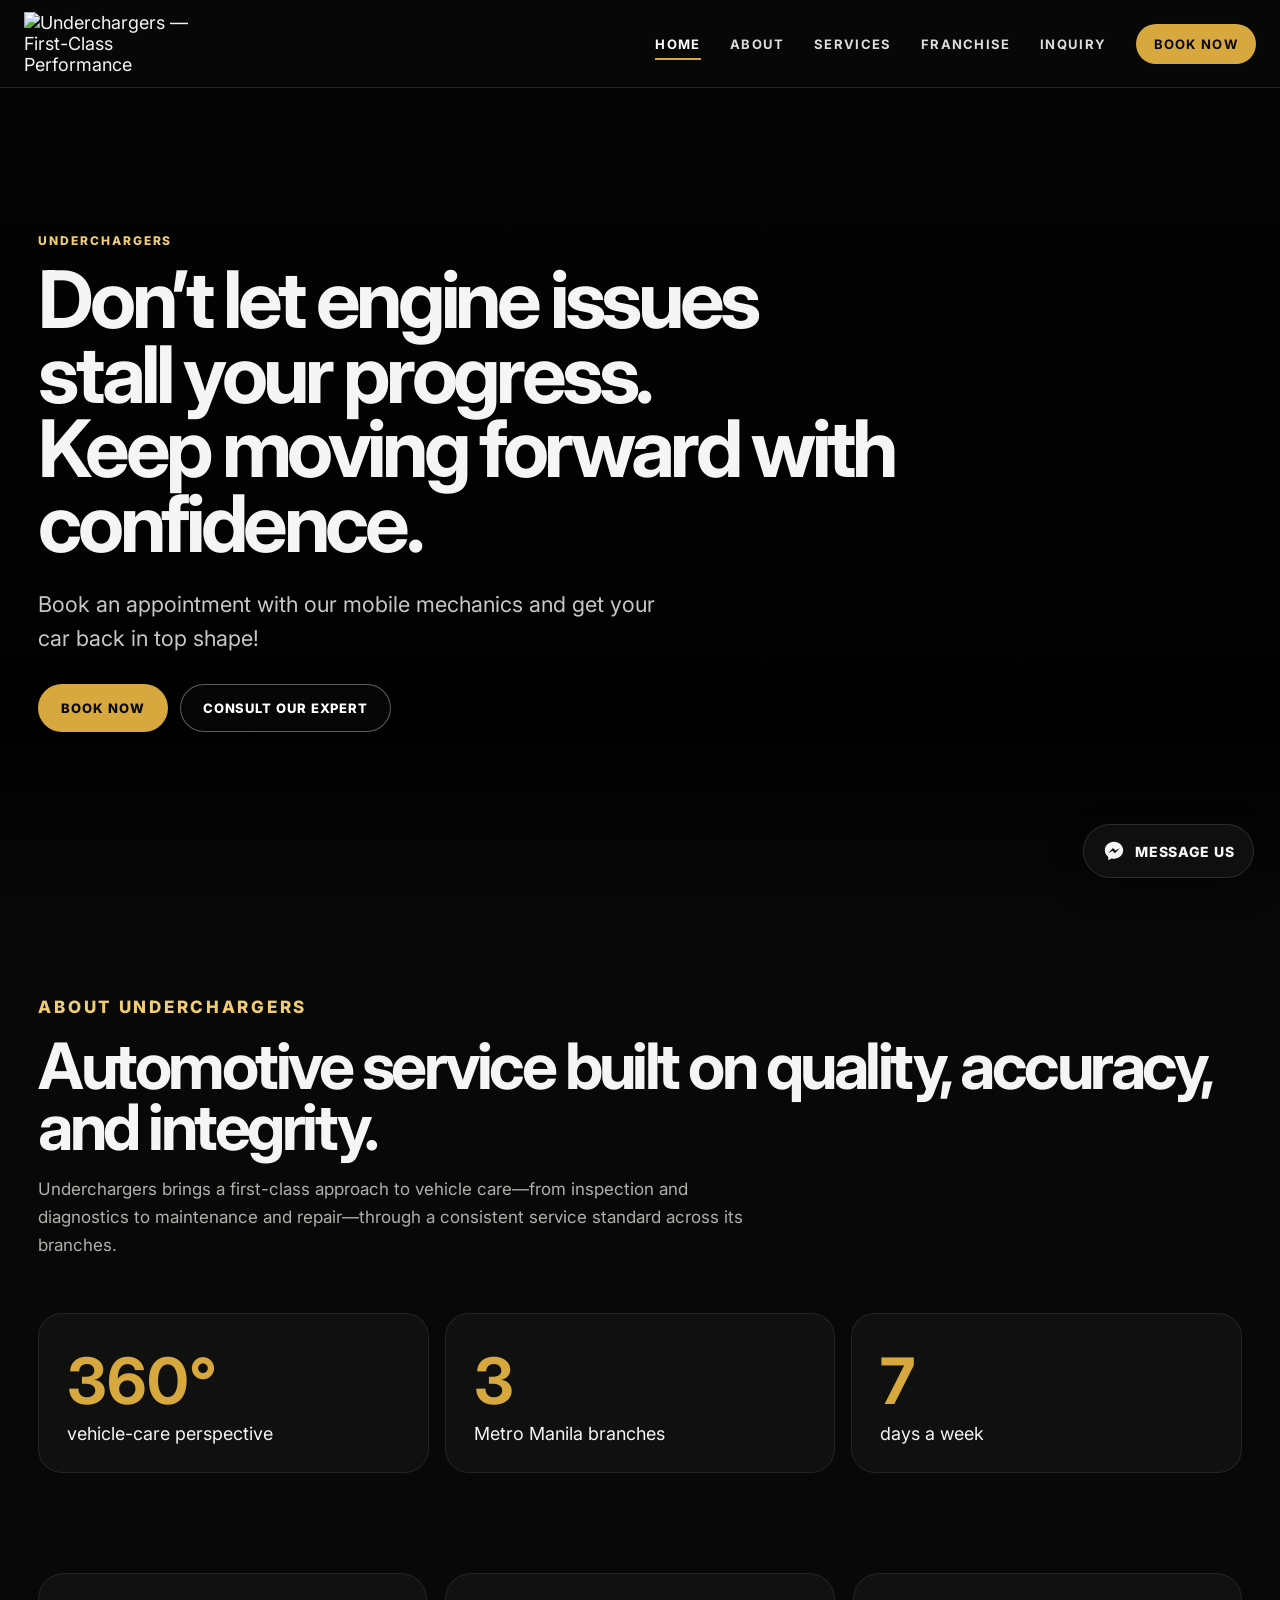
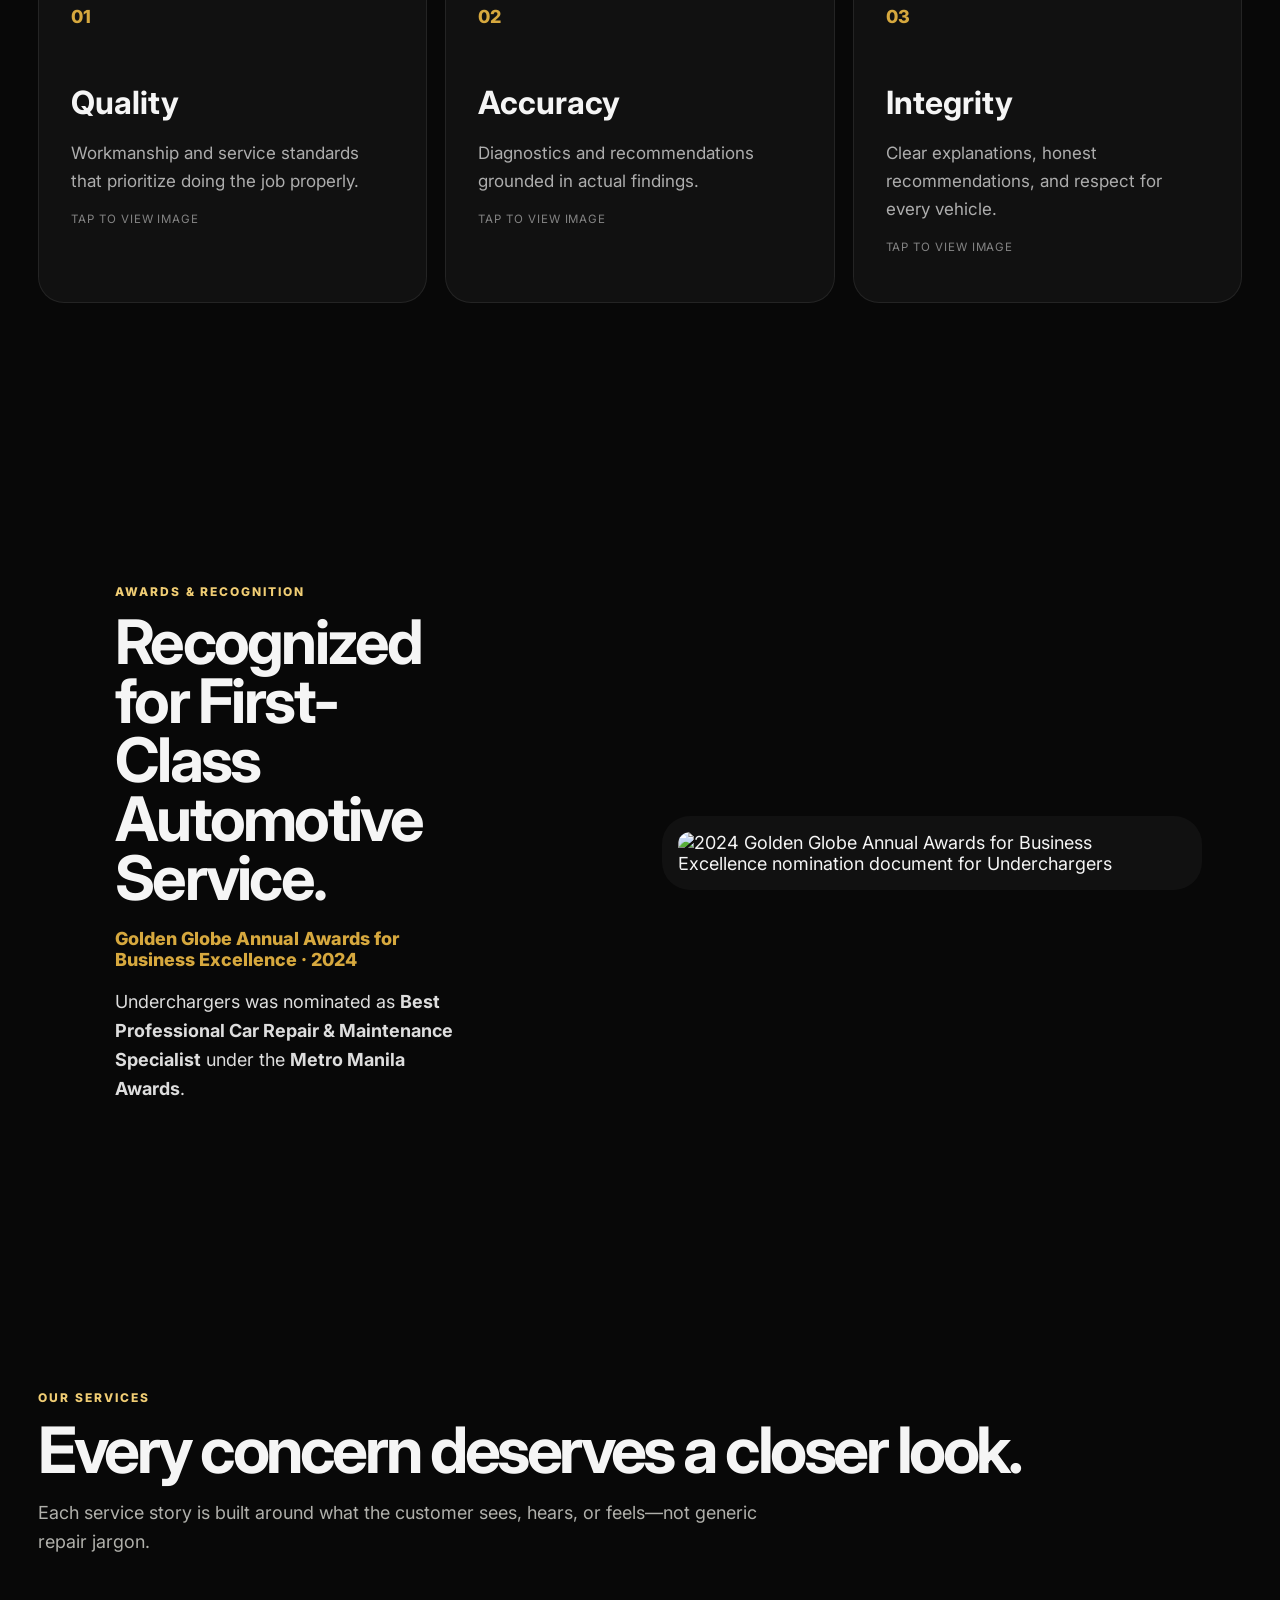
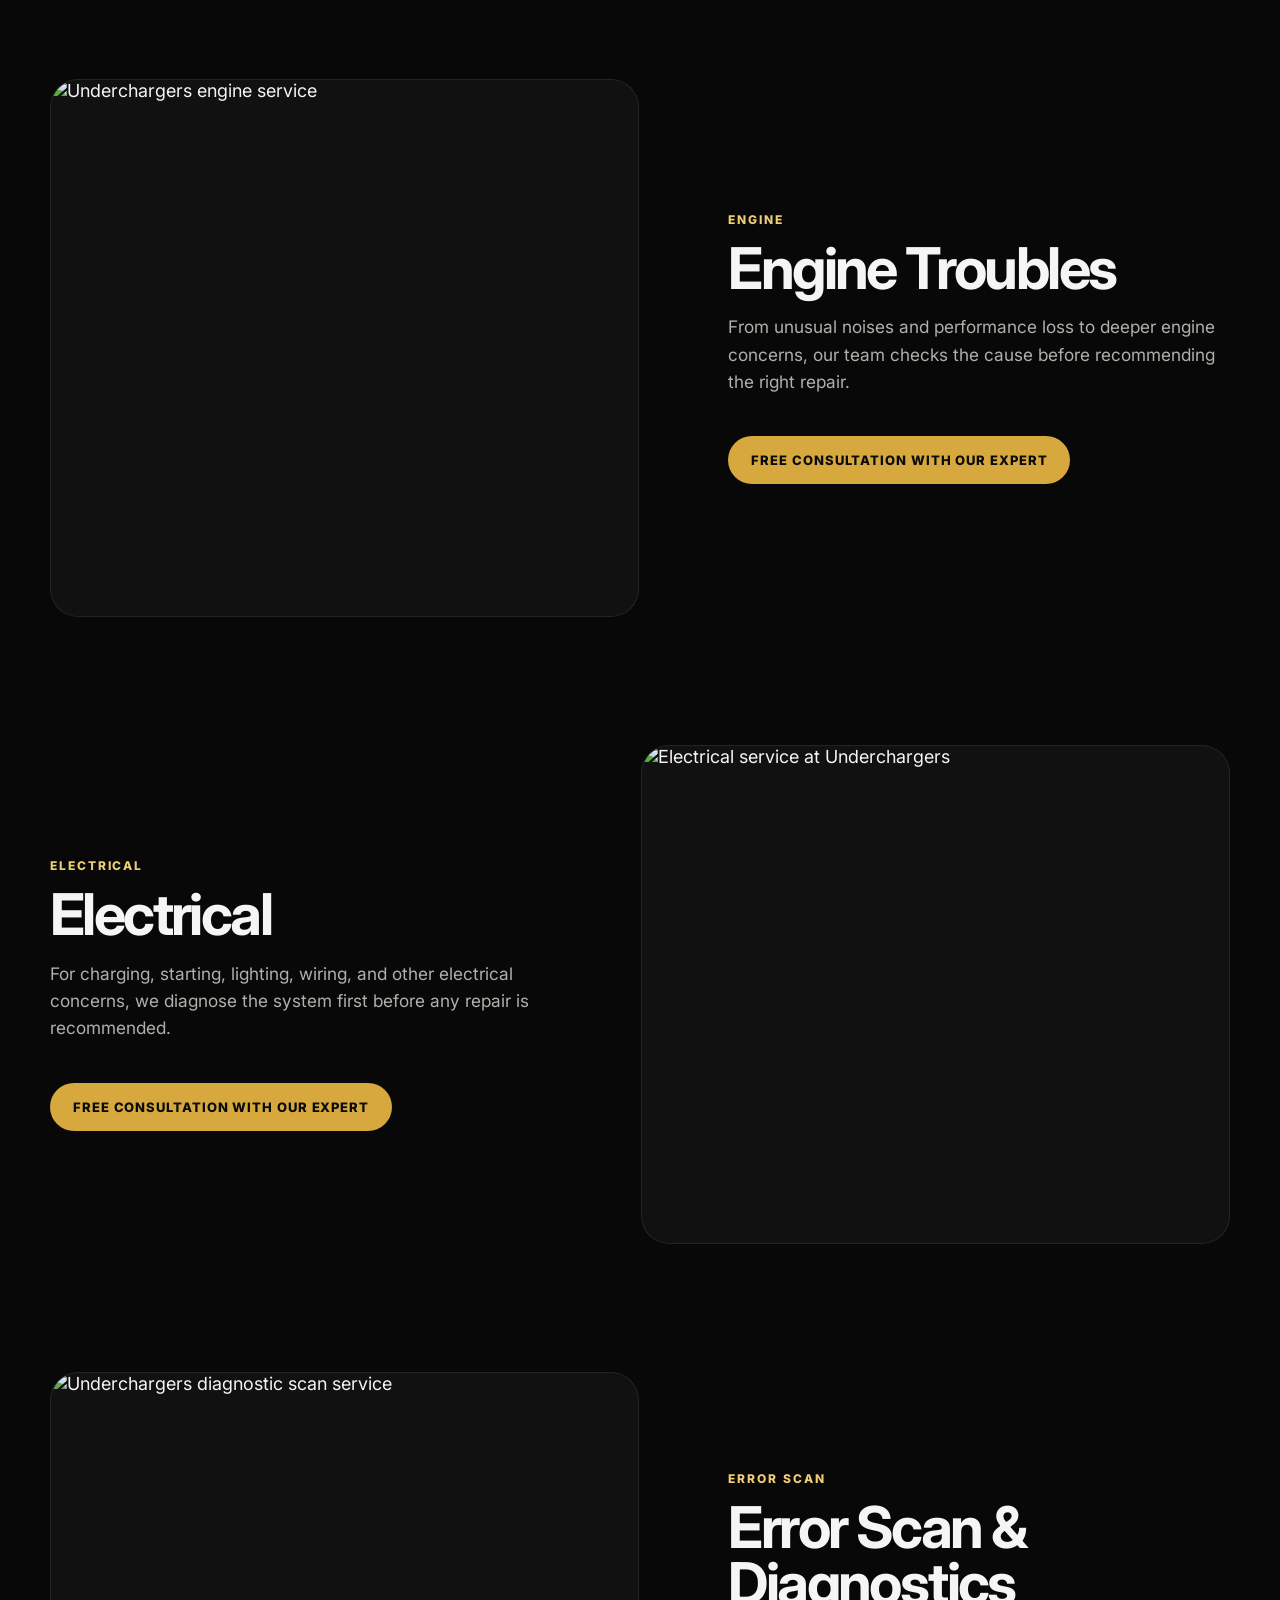
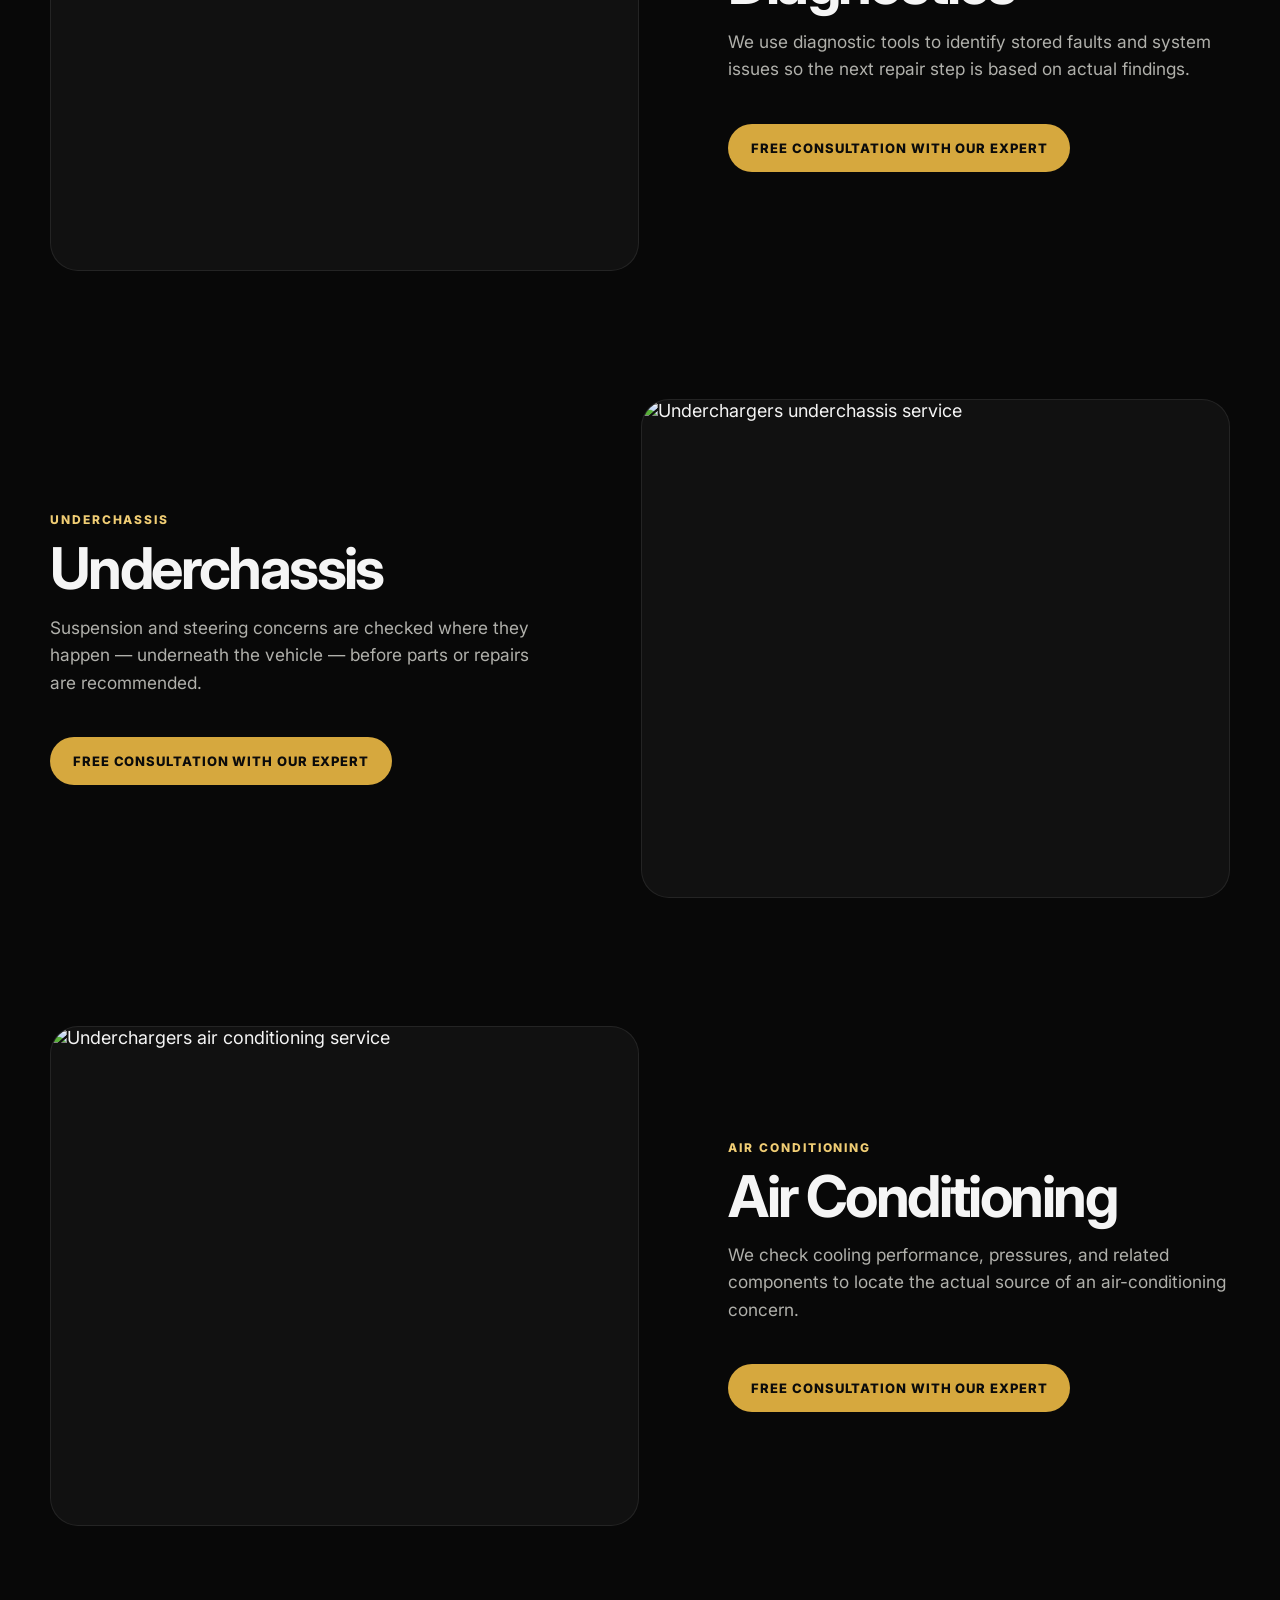
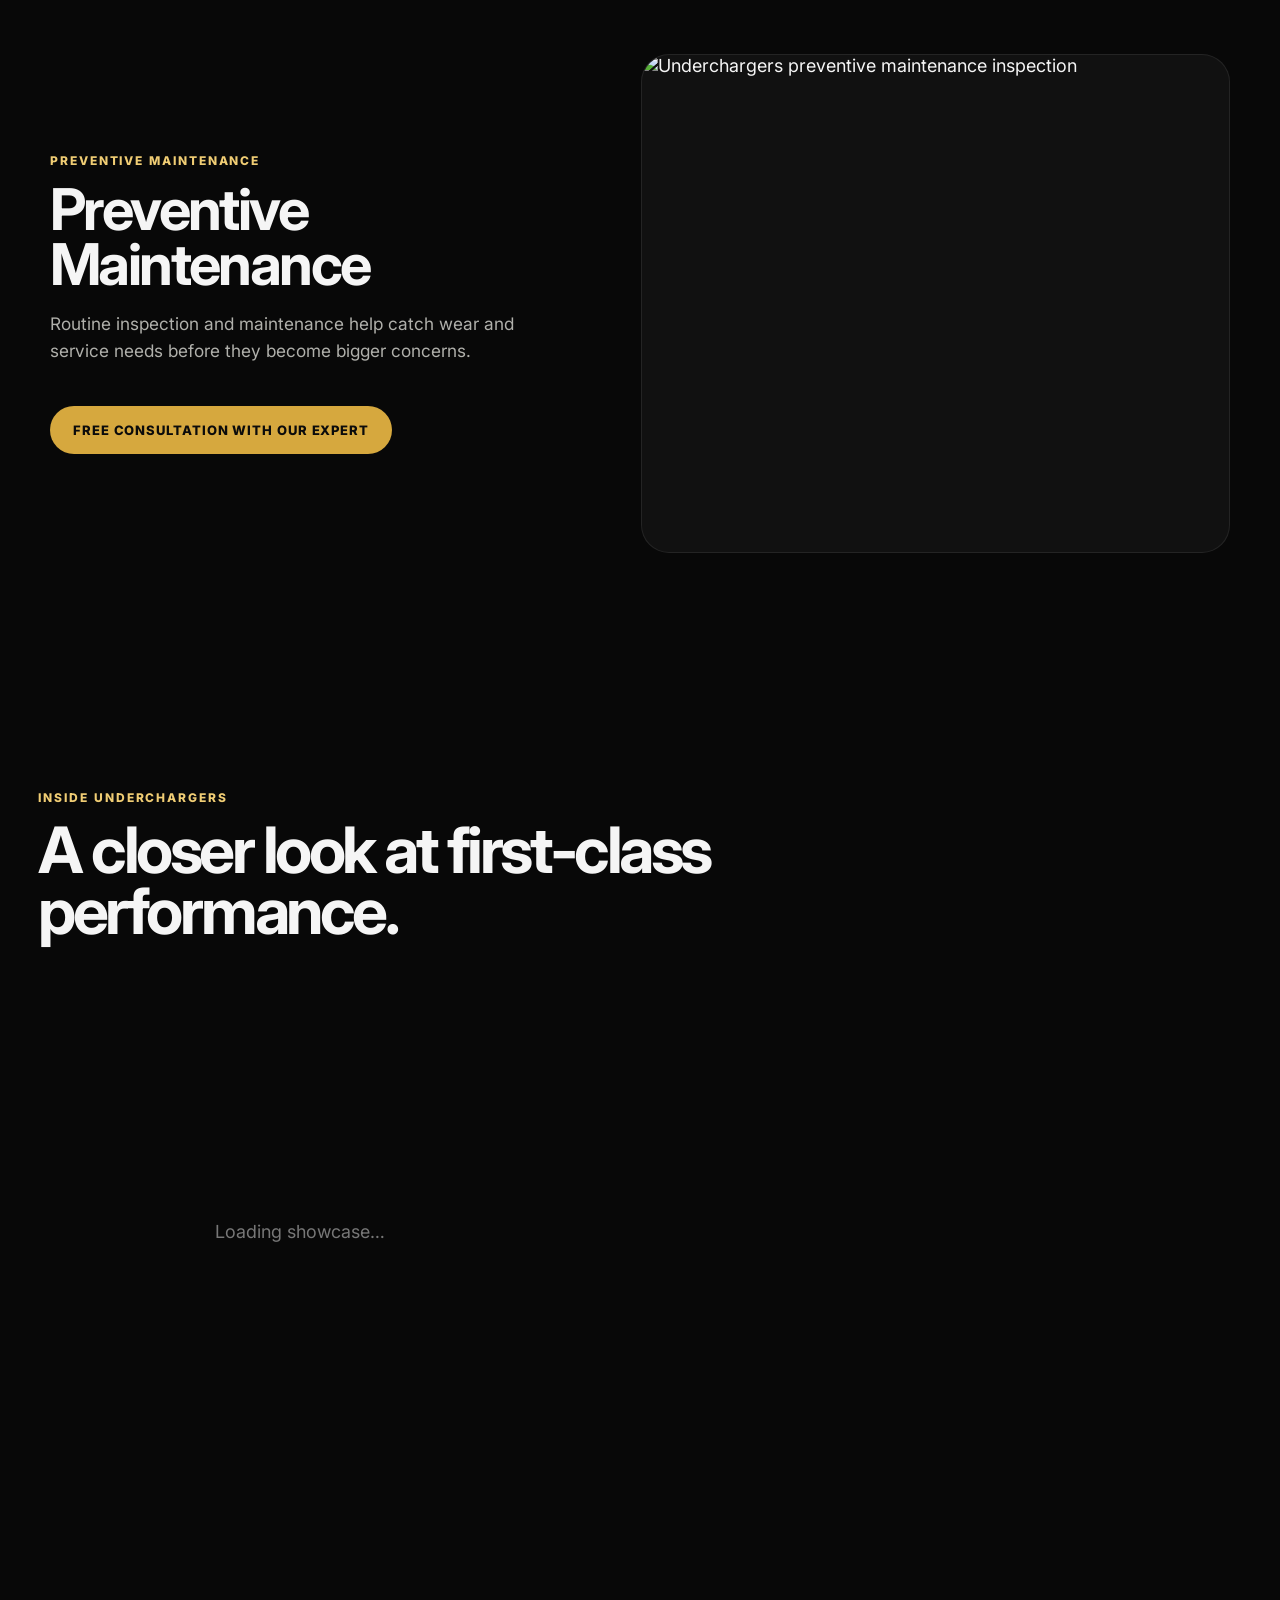
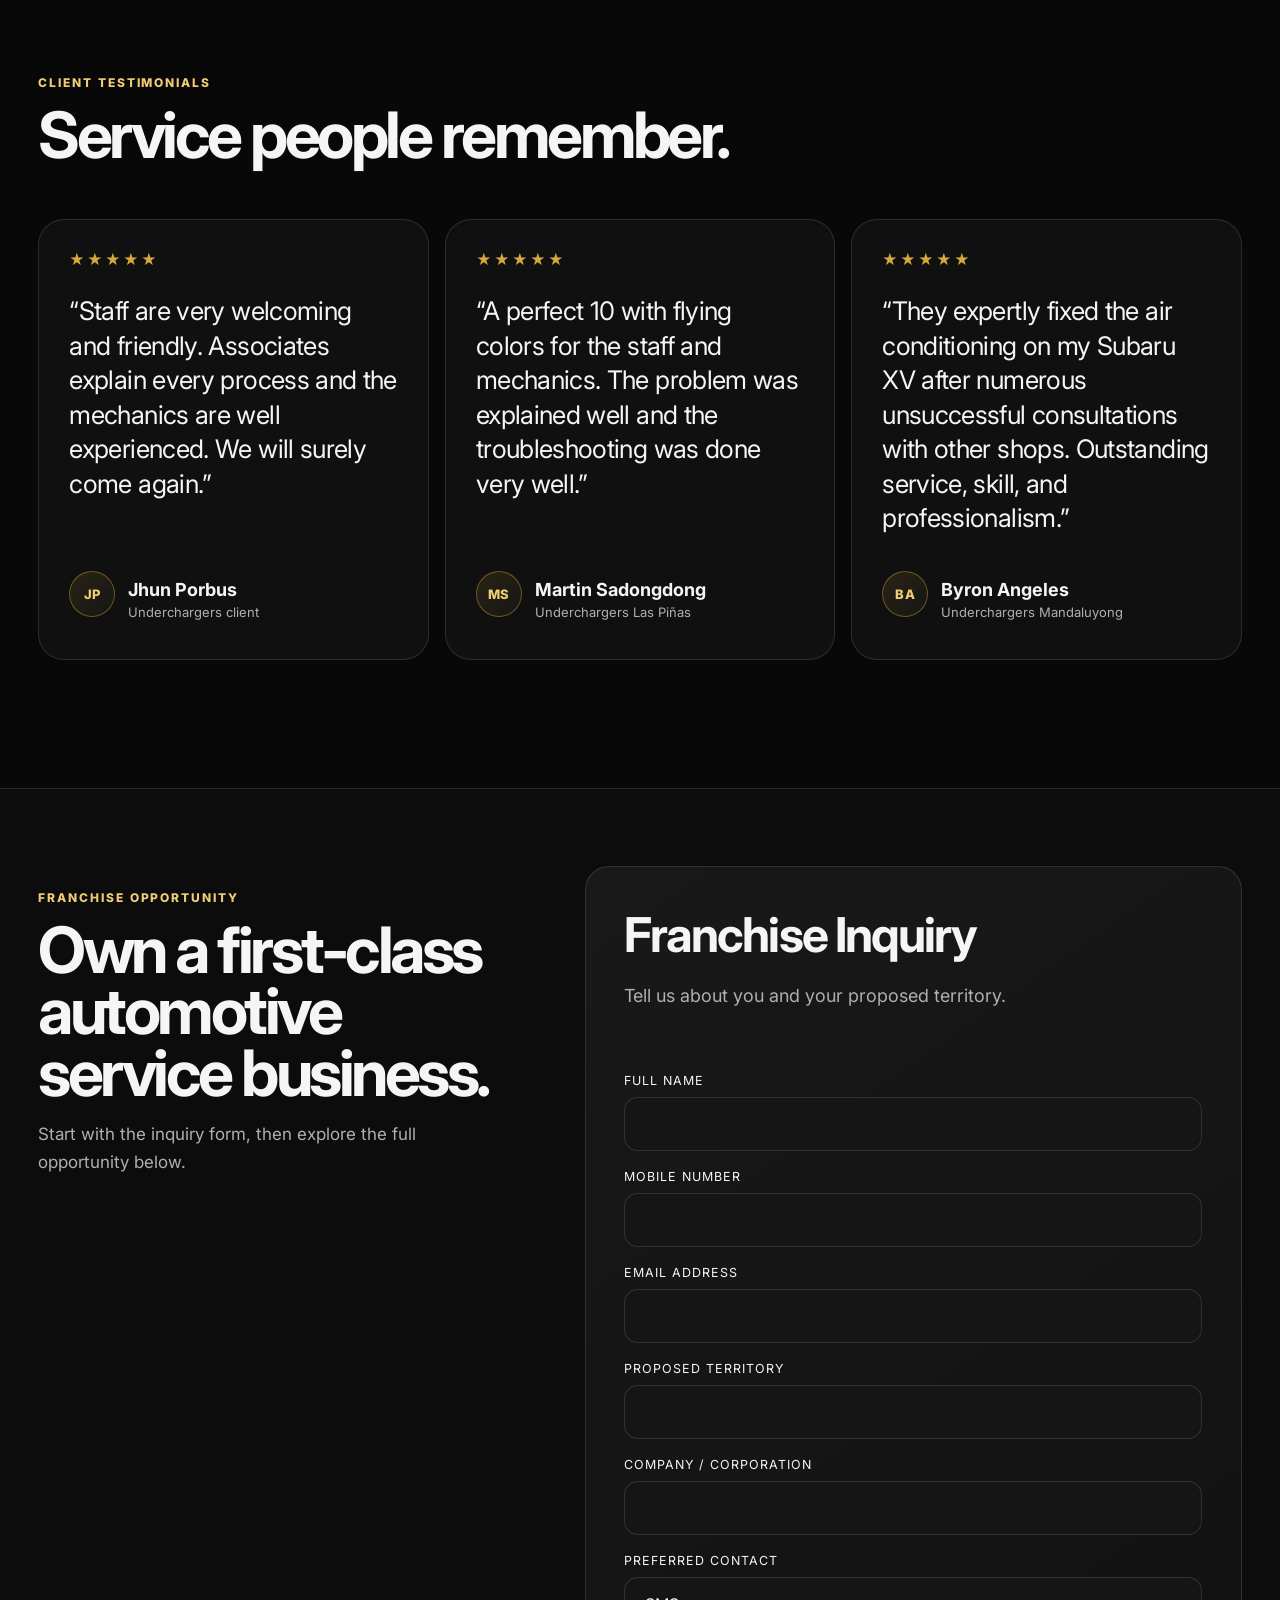
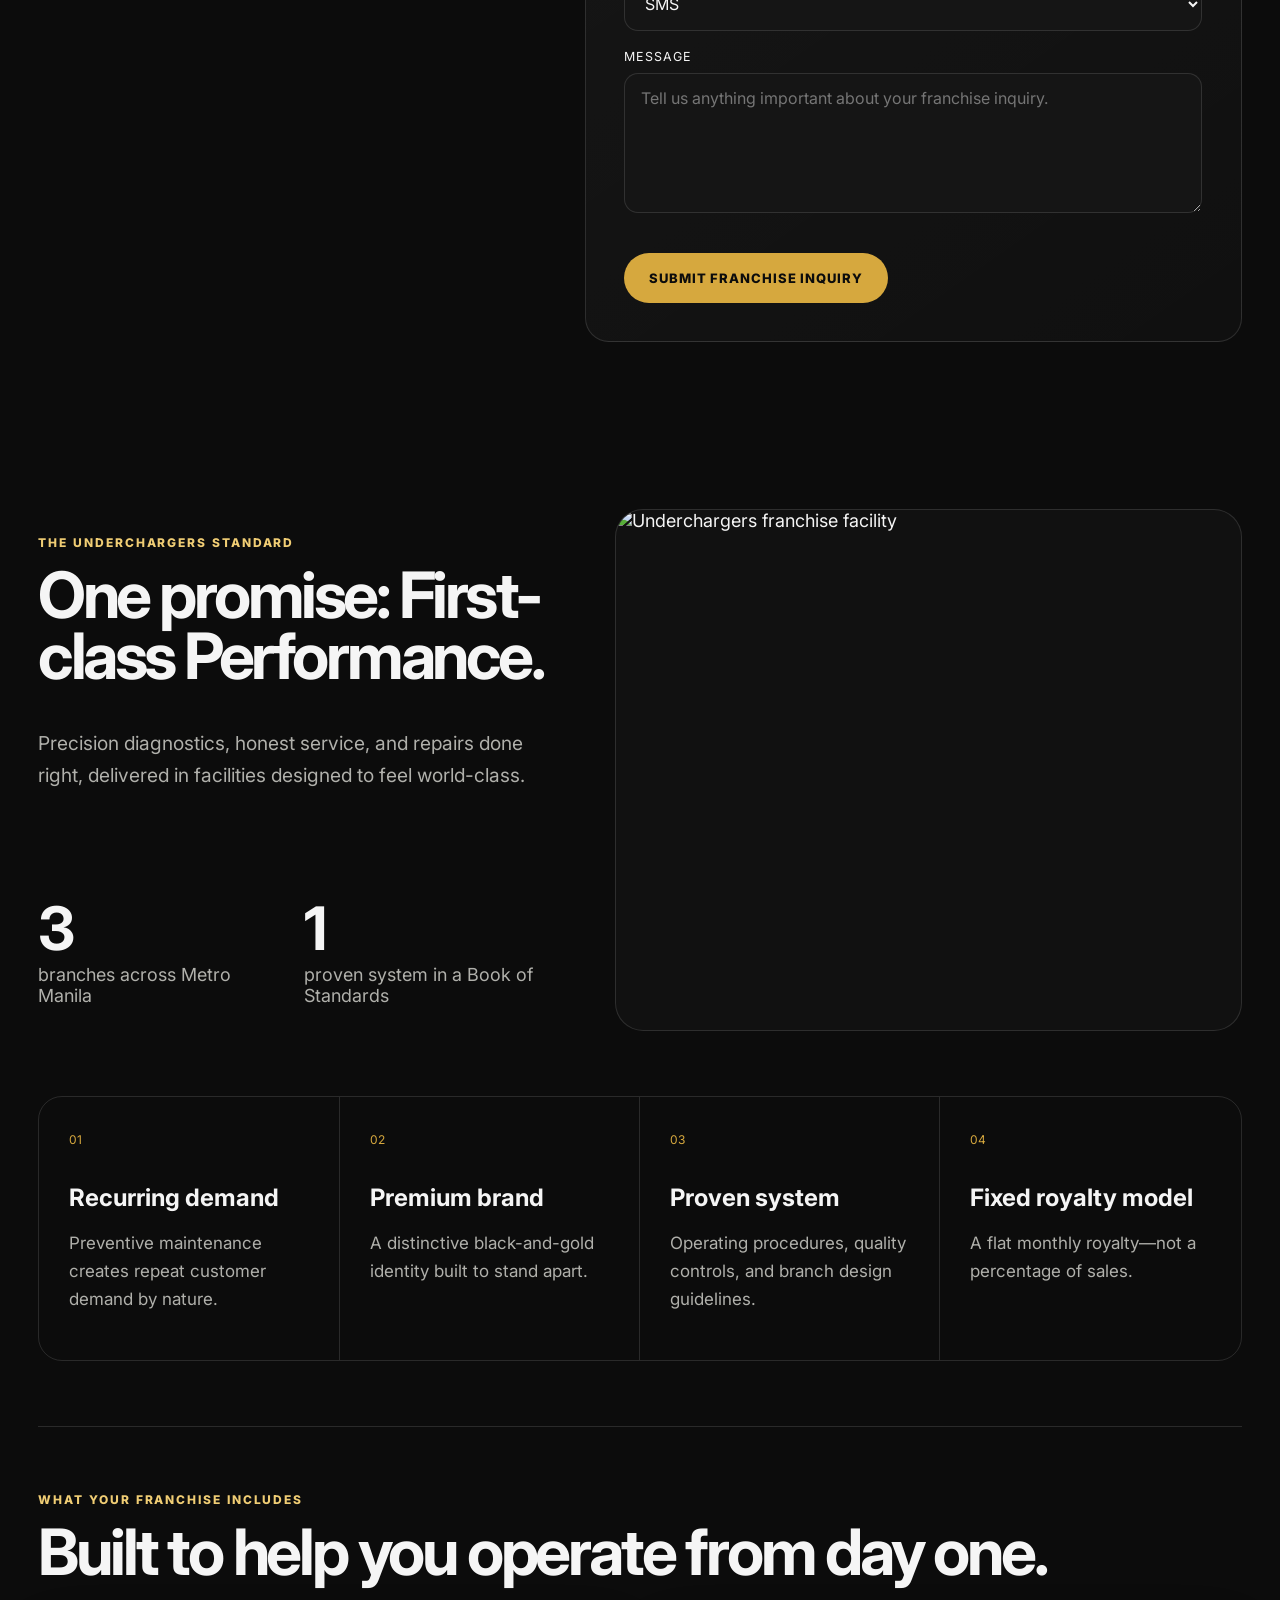
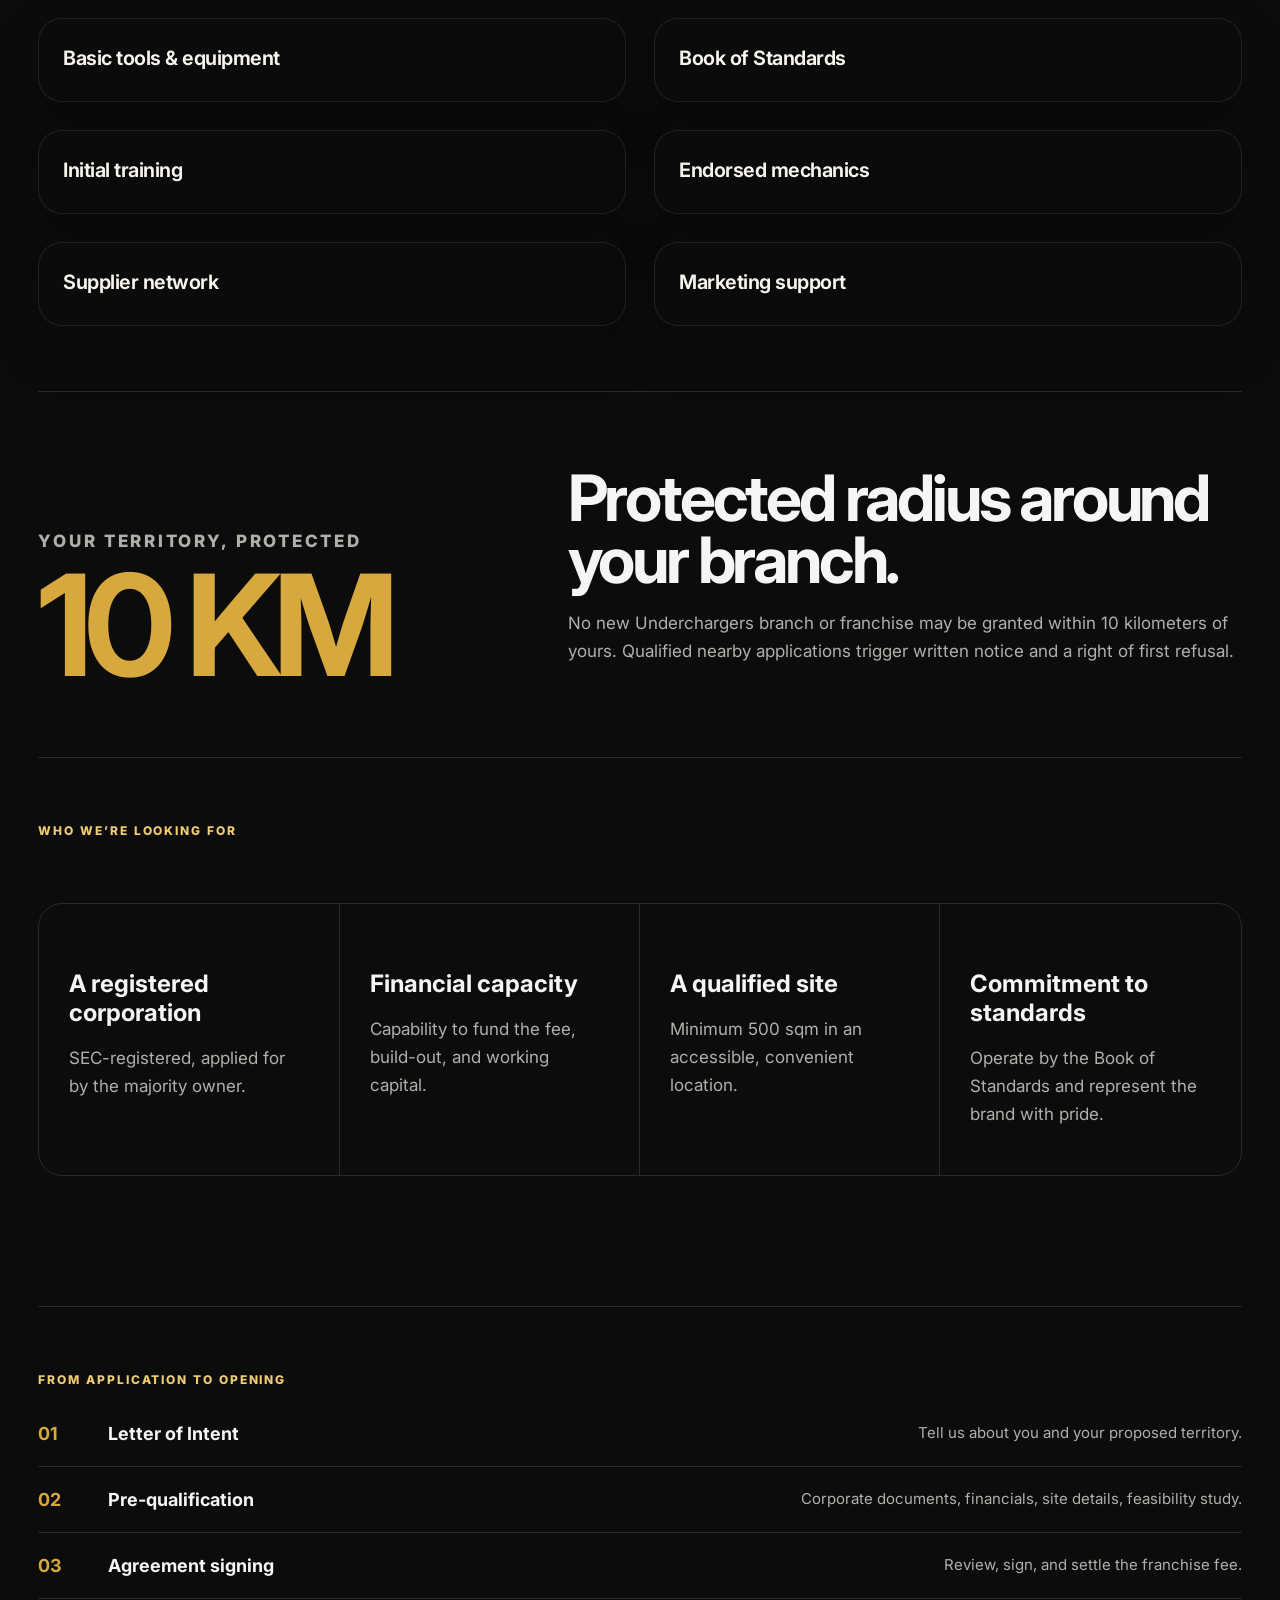
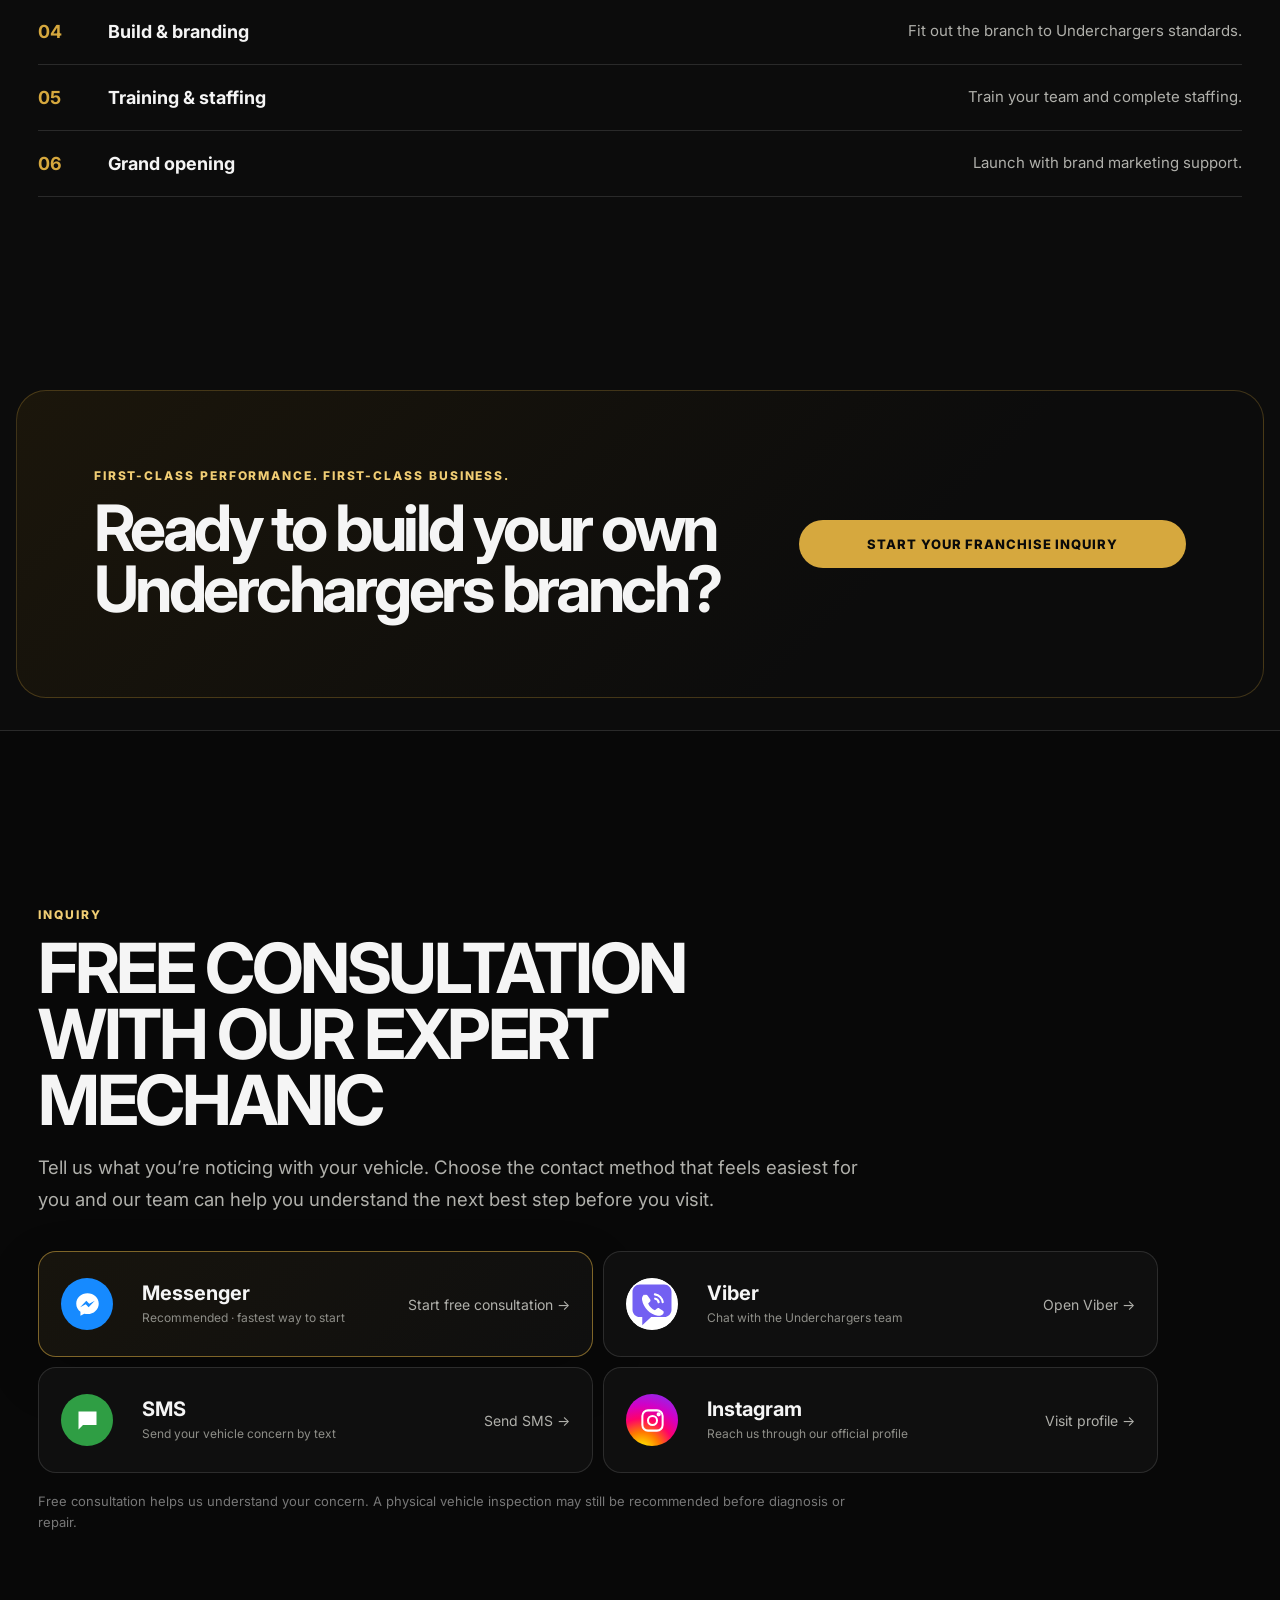
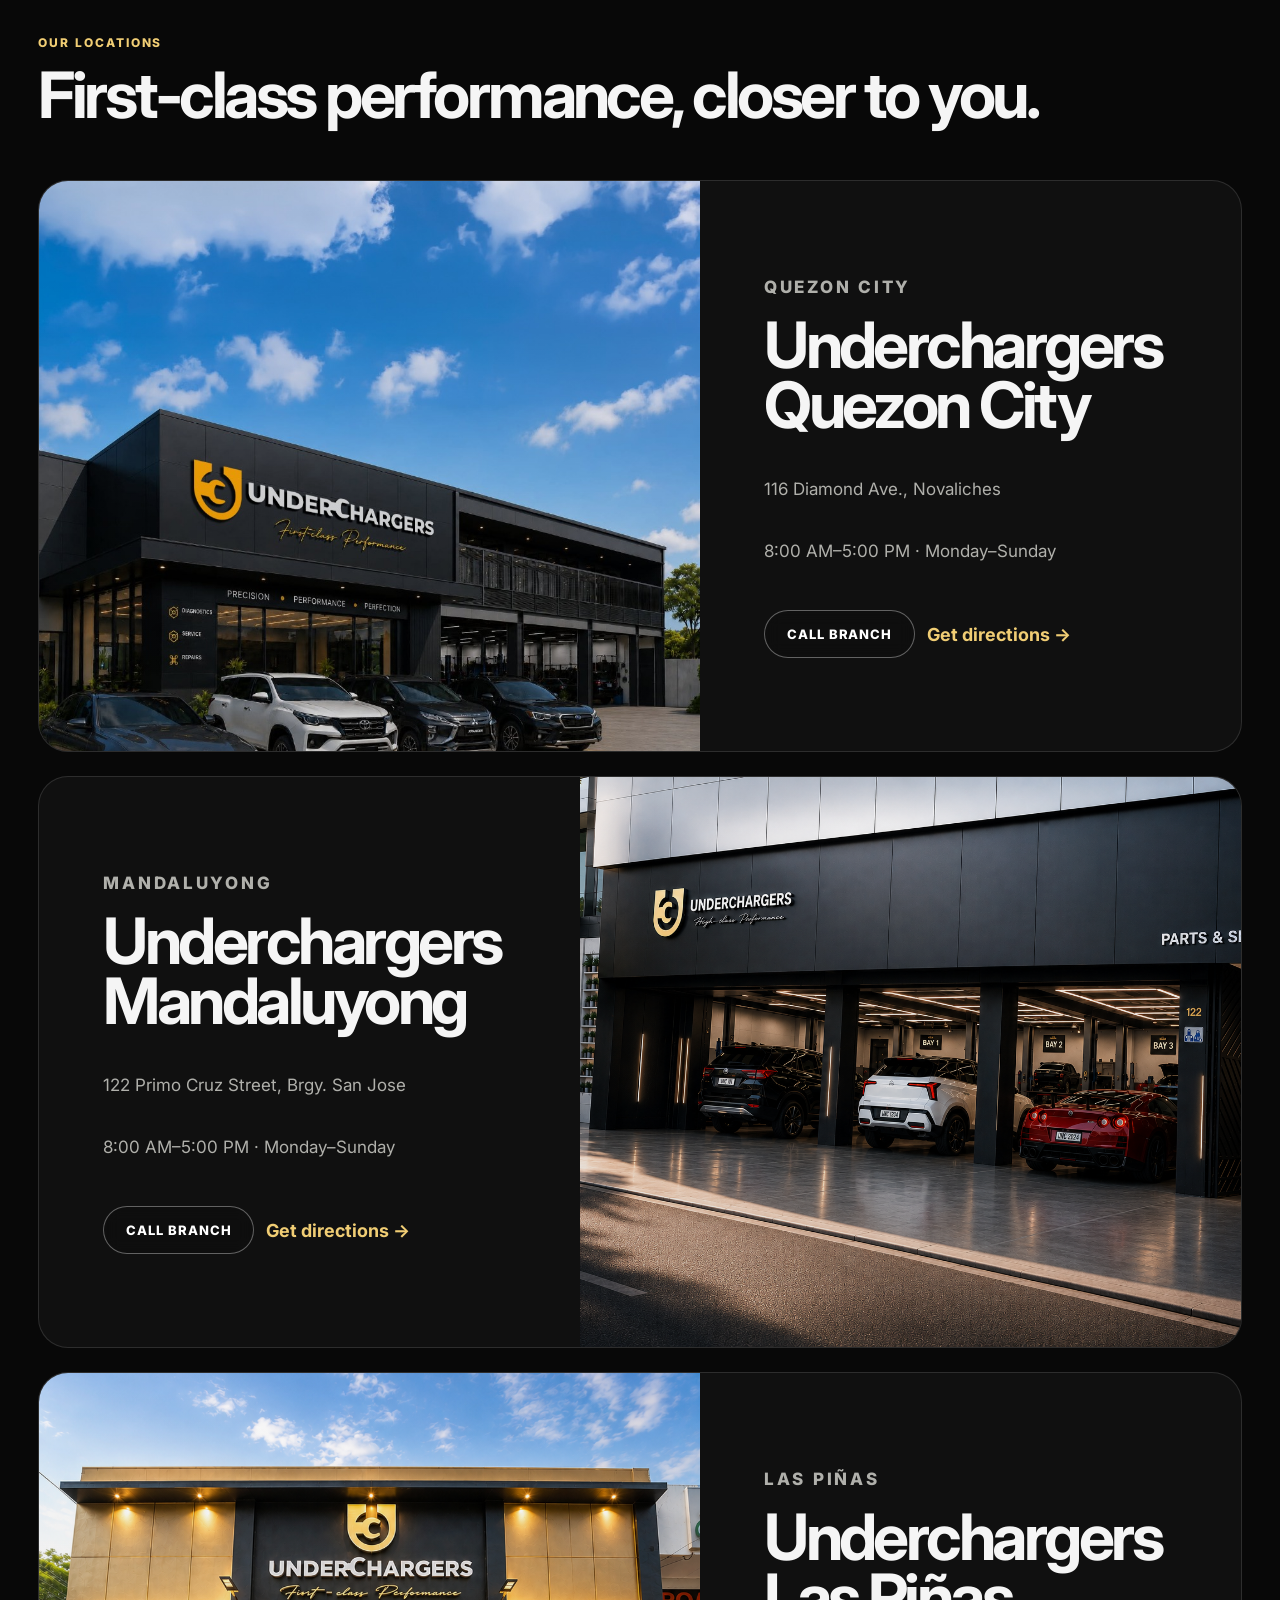
==== commit 97807ec3: "Add files via upload" ====
--- a/index.html
+++ b/index.html
@@ -35,13 +35,13 @@
 <a href="#about">About</a>
 <a href="#services">Services</a>
 <a href="#franchise">Franchise</a>
-<a href="#inquiry">Free Consultation</a>
+<a href="#inquiry">Inquiry</a>
 <a class="nav-cta" href="#book-now">Book Now</a>
 </nav>
 </div>
 </header>
 <aside aria-label="Quick actions" class="floating-actions">
-<a class="float-action message" data-channel="messenger" data-source="floating_message" href="/message/?source=floating_message"><span aria-hidden="true" class="messenger-icon"><svg viewbox="0 0 24 24"><path d="M12 2C6.477 2 2 6.145 2 11.258c0 2.913 1.454 5.51 3.727 7.207V22l3.404-1.87c.91.25 1.873.386 2.869.386 5.523 0 10-4.145 10-9.258S17.523 2 12 2Zm.994 12.467-2.547-2.717-4.973 2.717 5.47-5.807 2.61 2.717 4.91-2.717-5.47 5.807Z" fill="currentColor"></path></svg></span><span>Message Us</span></a>
+<a class="float-action message" data-channel="messenger" data-source="floating_message" data-cta="message_us" href="/message/?source=floating_message"><span aria-hidden="true" class="messenger-icon"><svg viewbox="0 0 24 24"><path d="M12 2C6.477 2 2 6.145 2 11.258c0 2.913 1.454 5.51 3.727 7.207V22l3.404-1.87c.91.25 1.873.386 2.869.386 5.523 0 10-4.145 10-9.258S17.523 2 12 2Zm.994 12.467-2.547-2.717-4.973 2.717 5.47-5.807 2.61 2.717 4.91-2.717-5.47 5.807Z" fill="currentColor"></path></svg></span><span>Message Us</span></a>
 </aside>
 <main>
 <section class="home-hero" id="home">
@@ -53,7 +53,7 @@
     <p class="eyebrow">UNDERCHARGERS</p>
     <h1>Don’t let engine issues stall your progress.<br/>Keep moving forward with confidence.</h1>
     <p class="hero-copy">Book an appointment with our mobile mechanics and get your car back in top shape!</p>
-    <div class="hero-actions"><a class="btn btn-gold" href="#book-now">Book Now</a><a class="btn btn-ghost" data-channel="messenger" data-source="home_hero_consult" href="/message/?source=home_hero_consult">Consult Our Expert</a></div>
+    <div class="hero-actions"><a class="btn btn-gold" href="#book-now">Book Now</a><a class="btn btn-ghost" data-channel="messenger" data-source="home_hero_consult" data-cta="consult_our_expert" href="/message/?source=home_hero_consult">Consult Our Expert</a></div>
   </div>
 </section>
 <section class="section about" id="about">
@@ -81,7 +81,7 @@
 <p class="eyebrow">ENGINE</p>
 <h3>Engine Troubles</h3>
 <p>From unusual noises and performance loss to deeper engine concerns, our team checks the cause before recommending the right repair.</p>
-<a class="btn btn-gold service-cta" data-channel="messenger" href="/message/?source=website_messenger">Consult Our Expert</a>
+<a class="btn btn-gold service-cta" data-channel="messenger" data-source="home_services" data-cta="free_consultation_with_our_expert" href="/message/?source=home_services&amp;cta=free_consultation_with_our_expert">FREE CONSULTATION WITH OUR EXPERT</a>
 </div>
 </article>
 <article class="service-story service-electrical service-media-right">
@@ -89,7 +89,7 @@
 <p class="eyebrow">ELECTRICAL</p>
 <h3>Electrical</h3>
 <p>For charging, starting, lighting, wiring, and other electrical concerns, we diagnose the system first before any repair is recommended.</p>
-<a class="btn btn-gold service-cta" data-channel="messenger" href="/message/?source=website_messenger">Consult Our Expert</a>
+<a class="btn btn-gold service-cta" data-channel="messenger" data-source="home_services" data-cta="free_consultation_with_our_expert" href="/message/?source=home_services&amp;cta=free_consultation_with_our_expert">FREE CONSULTATION WITH OUR EXPERT</a>
 </div>
 <div class="service-image-frame"><img alt="Electrical service at Underchargers" data-cms-service="Electrical"/></div>
 </article>
@@ -99,7 +99,7 @@
 <p class="eyebrow">ERROR SCAN</p>
 <h3>Error Scan &amp; Diagnostics</h3>
 <p>We use diagnostic tools to identify stored faults and system issues so the next repair step is based on actual findings.</p>
-<a class="btn btn-gold service-cta" data-channel="messenger" href="/message/?source=website_messenger">Consult Our Expert</a>
+<a class="btn btn-gold service-cta" data-channel="messenger" data-source="home_services" data-cta="free_consultation_with_our_expert" href="/message/?source=home_services&amp;cta=free_consultation_with_our_expert">FREE CONSULTATION WITH OUR EXPERT</a>
 </div>
 </article>
 <article class="service-story service-underchassis service-media-right">
@@ -107,7 +107,7 @@
 <p class="eyebrow">UNDERCHASSIS</p>
 <h3>Underchassis</h3>
 <p>Suspension and steering concerns are checked where they happen — underneath the vehicle — before parts or repairs are recommended.</p>
-<a class="btn btn-gold service-cta" data-channel="messenger" href="/message/?source=website_messenger">Consult Our Expert</a>
+<a class="btn btn-gold service-cta" data-channel="messenger" data-source="home_services" data-cta="free_consultation_with_our_expert" href="/message/?source=home_services&amp;cta=free_consultation_with_our_expert">FREE CONSULTATION WITH OUR EXPERT</a>
 </div>
 <div class="service-image-frame"><img alt="Underchargers underchassis service" data-cms-service="Underchassis"/></div>
 </article>
@@ -117,7 +117,7 @@
 <p class="eyebrow">AIR CONDITIONING</p>
 <h3>Air Conditioning</h3>
 <p>We check cooling performance, pressures, and related components to locate the actual source of an air-conditioning concern.</p>
-<a class="btn btn-gold service-cta" data-channel="messenger" href="/message/?source=website_messenger">Consult Our Expert</a>
+<a class="btn btn-gold service-cta" data-channel="messenger" data-source="home_services" data-cta="free_consultation_with_our_expert" href="/message/?source=home_services&amp;cta=free_consultation_with_our_expert">FREE CONSULTATION WITH OUR EXPERT</a>
 </div>
 </article>
 <article class="service-story service-pms service-media-right">
@@ -125,7 +125,7 @@
 <p class="eyebrow">PREVENTIVE MAINTENANCE</p>
 <h3>Preventive Maintenance</h3>
 <p>Routine inspection and maintenance help catch wear and service needs before they become bigger concerns.</p>
-<a class="btn btn-gold service-cta" data-channel="messenger" href="/message/?source=website_messenger">Consult Our Expert</a>
+<a class="btn btn-gold service-cta" data-channel="messenger" data-source="home_services" data-cta="free_consultation_with_our_expert" href="/message/?source=home_services&amp;cta=free_consultation_with_our_expert">FREE CONSULTATION WITH OUR EXPERT</a>
 </div>
 <div class="service-image-frame"><img alt="Underchargers preventive maintenance inspection" data-cms-service="PMS"/></div>
 </article>
@@ -184,12 +184,12 @@
 </section>
 <section class="locations section" id="inquiry">
 <div class="contact-hub reveal consultation-hub">
-<p class="eyebrow">FREE CONSULTATION</p>
-<h2>Talk to Our Expert Mechanic</h2>
+<p class="eyebrow">INQUIRY</p>
+<h2>FREE CONSULTATION WITH OUR EXPERT MECHANIC</h2>
 <p class="consultation-lead">Tell us what you’re noticing with your vehicle. Choose the contact method that feels easiest for you and our team can help you understand the next best step before you visit.</p>
 <div class="contact-list consultation-channels" aria-label="Preferred contact options">
-<a class="primary-channel" data-channel="messenger" data-source="free_consultation_messenger" href="/message/?source=free_consultation_messenger"><span class="channel-icon brand-messenger" aria-hidden="true"><svg viewBox="0 0 24 24"><path d="M12 2C6.477 2 2 6.145 2 11.258c0 2.913 1.454 5.51 3.727 7.207V22l3.404-1.87c.91.25 1.873.386 2.869.386 5.523 0 10-4.145 10-9.258S17.523 2 12 2Zm.994 12.467-2.547-2.717-4.973 2.717 5.47-5.807 2.61 2.717 4.91-2.717-5.47 5.807Z"/></svg></span><span class="channel-copy"><strong>Messenger</strong><small>Recommended · fastest way to start</small></span><em>Start free consultation →</em></a>
-<a data-channel="viber" href="#"><span class="channel-icon brand-viber" aria-hidden="true"><svg viewBox="0 0 24 24"><path d="M19.4 4.6C17.5 2.8 14.9 2 12.1 2 6.8 2 3 5.4 3 10.1c0 2.1.8 4 2.2 5.5L4.3 22l6-1.7c.6.1 1.2.2 1.8.2 5.3 0 9-3.4 9-8.1 0-3-.5-5.8-1.7-7.8Z"/><path d="M8.4 6.8c.3-.2.7-.1.9.2l1.2 2c.2.3.1.6-.1.9l-.8.8c.6 1.5 1.8 2.8 3.4 3.5l.9-.9c.2-.2.6-.3.9-.1l1.9 1.2c.3.2.4.6.3.9-.4 1.1-1.5 1.8-2.7 1.7-4.6-.5-7.9-3.8-8.3-8.4-.1-.8.3-1.4.9-1.8Z"/></svg></span><span class="channel-copy"><strong>Viber</strong><small>Chat with the Underchargers team</small></span><em>Open Viber →</em></a>
+<a class="primary-channel" data-channel="messenger" data-source="free_consultation_messenger" data-cta="preferred_contact" href="/message/?source=free_consultation_messenger"><span class="channel-icon brand-messenger" aria-hidden="true"><svg viewBox="0 0 24 24"><path d="M12 2C6.477 2 2 6.145 2 11.258c0 2.913 1.454 5.51 3.727 7.207V22l3.404-1.87c.91.25 1.873.386 2.869.386 5.523 0 10-4.145 10-9.258S17.523 2 12 2Zm.994 12.467-2.547-2.717-4.973 2.717 5.47-5.807 2.61 2.717 4.91-2.717-5.47 5.807Z"/></svg></span><span class="channel-copy"><strong>Messenger</strong><small>Recommended · fastest way to start</small></span><em>Start free consultation →</em></a>
+<a data-channel="viber" href="#"><span class="channel-icon brand-viber" aria-hidden="true"><img src="/assets/icons/viber.svg" alt="" /></span><span class="channel-copy"><strong>Viber</strong><small>Chat with the Underchargers team</small></span><em>Open Viber →</em></a>
 <a data-channel="sms" href="#"><span class="channel-icon brand-sms" aria-hidden="true"><svg viewBox="0 0 24 24"><path d="M4 4h16v12H8l-4 4V4Z"/><path d="M7 8h10M7 12h7"/></svg></span><span class="channel-copy"><strong>SMS</strong><small>Send your vehicle concern by text</small></span><em>Send SMS →</em></a>
 <a data-channel="instagram" href="#"><span class="channel-icon brand-instagram" aria-hidden="true"><svg viewBox="0 0 24 24"><rect x="3" y="3" width="18" height="18" rx="5"/><circle cx="12" cy="12" r="4"/><circle cx="17.5" cy="6.5" r="1"/></svg></span><span class="channel-copy"><strong>Instagram</strong><small>Reach us through our official profile</small></span><em>Visit profile →</em></a>
 </div>
@@ -202,14 +202,34 @@
 </section>
 
 <section class="book section" id="book-now">
-<div class="booking-ready reveal">
-<div class="booking-ready-copy"><p class="eyebrow">BOOK YOUR VISIT</p><h2>Schedule your visit so we can assign a dedicated mechanic and Service Advisor for your vehicle.</h2><p>Choose your preferred branch and continue to the Underchargers appointment experience. The scheduling frontend is prepared for the planned Google Sheets + Apps Script availability system; no appointment is recorded until the live booking backend is connected.</p></div>
-<div class="booking-branch-preview" aria-label="Underchargers booking branches">
-<a href="/book/?branch=qc&source=home_booking" data-booking-source="home_booking_qc"><strong>Quezon City</strong><small>116 Diamond Ave., Novaliches</small><span>Choose branch →</span></a>
-<a href="/book/?branch=md&source=home_booking" data-booking-source="home_booking_md"><strong>Mandaluyong</strong><small>122 Primo Cruz Street, Brgy. San Jose</small><span>Choose branch →</span></a>
-<a href="/book/?branch=lp&source=home_booking" data-booking-source="home_booking_lp"><strong>Las Piñas</strong><small>320 Alabang–Zapote Rd., Talon Uno</small><span>Choose branch →</span></a>
-</div>
-<div class="booking-ready-action"><a class="btn btn-gold" href="/book/?source=home_booking_main" data-booking-source="home_booking_main">BOOK YOUR VISIT</a><p>Prefer to talk first? <a data-channel="messenger" data-source="booking_consultation" href="/message/?source=booking_consultation">Start a free consultation.</a></p></div>
+<div class="section-title booking-opener reveal"><p class="eyebrow">BOOK YOUR VISIT</p><h2>Schedule your visit and we’ll assign a dedicated mechanic and Service Advisor.</h2></div>
+<div class="booking-flow reveal" id="booking-flow">
+<section class="booking-step active" data-step="1">
+<div class="step-head"><span>01</span><div><p class="eyebrow">STEP ONE</p><h3>Choose your branch.</h3></div></div>
+<div aria-label="Choose branch" class="branch-picker" role="radiogroup">
+<button class="branch-choice" data-branch="Underchargers Quezon City" data-branch-code="qc" type="button"><strong>Quezon City</strong><small>116 Diamond Ave., Novaliches</small></button>
+<button class="branch-choice" data-branch="Underchargers Mandaluyong" data-branch-code="md" type="button"><strong>Mandaluyong</strong><small>122 Primo Cruz Street, Brgy. San Jose</small></button>
+<button class="branch-choice" data-branch="Underchargers Las Piñas" data-branch-code="lp" type="button"><strong>Las Piñas</strong><small>320 Alabang–Zapote Rd., Talon Uno</small></button>
+</div>
+</section>
+<section aria-disabled="true" class="booking-step" data-step="2" id="calendar-step">
+<div class="step-head"><span>02</span><div><p class="eyebrow">STEP TWO</p><h3>Choose your date.</h3><p id="calendar-branch-note">Select a branch first to unlock the calendar.</p></div></div>
+<div class="calendar-card is-locked" id="calendar-card">
+<div class="calendar-toolbar"><button aria-label="Previous month" class="arrow" id="calendar-prev" type="button">←</button><strong id="calendar-title">Month Year</strong><button aria-label="Next month" class="arrow" id="calendar-next" type="button">→</button></div>
+<div class="calendar-weekdays"><span>Sun</span><span>Mon</span><span>Tue</span><span>Wed</span><span>Thu</span><span>Fri</span><span>Sat</span></div>
+<div aria-label="Booking calendar" class="calendar-grid" id="calendar-grid"></div>
+<div class="calendar-legend"><span><i class="legend-dot available"></i>Selectable date</span><span><i class="legend-dot selected"></i>Selected</span><span><i class="legend-dot unavailable"></i>Past date</span></div>
+</div>
+</section>
+<section aria-disabled="true" class="booking-step booking-details-grid" data-step="3" id="details-step">
+<div class="step-head"><span>03</span><div><p class="eyebrow">STEP THREE</p><h3>Customer &amp; vehicle details.</h3><p id="booking-summary">Choose your branch and date first.</p></div></div>
+<form class="premium-form booking-form premium-form-v3 is-locked premium-vertical-form" id="booking-form">
+<input id="booking-branch" name="branch" type="hidden"/>
+<input id="booking-date" name="date" type="hidden"/>
+<div class="vertical-field-group"><label>Full Name<input autocomplete="name" name="name" required=""/></label><label>Contact Number<input autocomplete="tel" inputmode="tel" name="phone" required=""/></label><label>Email<input autocomplete="email" name="email" type="email"/></label><label>Vehicle Year &amp; Model<input name="vehicle" placeholder="e.g. 2020 Toyota Vios" required=""/></label><label>Plate Number<input autocapitalize="characters" autocomplete="off" name="plate" placeholder="e.g. ABC 1234" required=""/></label><label>Service<select name="service" required=""><option value="">Select service</option><option>Engine</option><option>Electrical</option><option>Error Scan</option><option>Underchassis</option><option>Air Conditioning</option><option>PMS</option></select></label><label class="span-2">Vehicle Concern<textarea name="concern" placeholder="Tell us what you’re experiencing." required="" rows="4"></textarea></label></div>
+<button class="btn btn-gold submit-btn" type="submit">Request Appointment</button><p aria-live="polite" class="form-note" id="booking-note"></p>
+</form>
+</section>
 </div>
 </section>
 
--- a/styles.css
+++ b/styles.css
@@ -1416,8 +1416,8 @@
 
 
 /* V8.14 consultation, branch defaults and appointment architecture */
-.consultation-hub{padding-top:100px;max-width:1120px}.consultation-lead{max-width:820px;color:var(--muted);font-size:clamp(17px,1.45vw,21px);line-height:1.7}.consultation-channels .primary-channel{border-color:rgba(214,168,62,.55);background:linear-gradient(135deg,#17140d,#0f0f0f);box-shadow:0 18px 50px rgba(0,0,0,.22)}.channel-copy{display:grid;gap:5px;min-width:0}.channel-copy small{color:#8e8e88;font-size:12px;line-height:1.35}.brand-messenger{background:#168aff;color:white}.brand-viber{background:#7360f2;color:white}.brand-instagram{background:radial-gradient(circle at 30% 110%,#ffd600 0 10%,#ff7a00 28%,#ff0169 48%,#d300c5 68%,#7638fa 100%);color:white}.brand-sms{background:#2f9e44;color:white}.channel-icon svg{width:27px;height:27px}.brand-messenger svg{fill:currentColor;stroke:none}.brand-viber svg,.brand-sms svg,.brand-instagram svg{fill:none;stroke:currentColor;stroke-width:1.8;stroke-linecap:round;stroke-linejoin:round}.consultation-note{max-width:820px;margin-top:18px;color:#777;font-size:13px;line-height:1.6}.branch-media.has-image,.branch-media.has-drive-image{background-size:cover!important;background-position:center!important}.branch-media>span{position:absolute;width:1px;height:1px;overflow:hidden;clip:rect(0 0 0 0);white-space:nowrap}.branch-media{position:relative}.booking-ready{border:1px solid var(--line);border-radius:30px;background:linear-gradient(145deg,#111,#0b0b0b);padding:clamp(30px,5vw,70px)}.booking-ready-copy{max-width:980px}.booking-ready-copy h2{font-size:clamp(42px,5vw,72px);line-height:.98;letter-spacing:-.05em;margin:10px 0 24px}.booking-ready-copy>p:last-child{max-width:820px;color:var(--muted);font-size:clamp(16px,1.2vw,19px);line-height:1.65}.booking-branch-preview{display:grid;grid-template-columns:repeat(3,minmax(0,1fr));gap:12px;margin:40px 0 28px}.booking-branch-preview>a{border:1px solid var(--line);border-radius:20px;padding:24px;background:#0d0d0d;display:grid;gap:10px;min-height:170px;transition:.2s ease}.booking-branch-preview>a:hover,.booking-branch-preview>a:focus-visible{border-color:var(--gold);transform:translateY(-2px);outline:none}.booking-branch-preview strong{font-size:21px}.booking-branch-preview small{color:var(--muted);line-height:1.45}.booking-branch-preview span{margin-top:auto;color:var(--gold2);font-size:13px;font-weight:800}.booking-ready-action{display:flex;align-items:center;gap:22px;flex-wrap:wrap}.booking-ready-action p{margin:0;color:#888;font-size:13px}.booking-ready-action p a{color:var(--gold2);font-weight:700}
-@media(max-width:820px){.consultation-hub{padding-top:70px}.booking-ready{border-radius:24px;padding:28px 20px}.booking-branch-preview{grid-template-columns:1fr}.booking-ready-copy h2{font-size:clamp(38px,10vw,54px)}.booking-ready-action .btn{width:100%;justify-content:center}.contact-list>a{grid-template-columns:56px minmax(0,1fr) auto}.channel-copy small{font-size:11px}}
+.consultation-hub{padding-top:100px;max-width:1120px}.consultation-lead{max-width:820px;color:var(--muted);font-size:clamp(17px,1.45vw,21px);line-height:1.7}.consultation-channels .primary-channel{border-color:rgba(214,168,62,.55);background:linear-gradient(135deg,#17140d,#0f0f0f);box-shadow:0 18px 50px rgba(0,0,0,.22)}.channel-copy{display:grid;gap:5px;min-width:0}.channel-copy small{color:#8e8e88;font-size:12px;line-height:1.35}.brand-messenger{background:#168aff;color:white}.brand-viber{background:#fff;color:white;overflow:hidden}.brand-instagram{background:radial-gradient(circle at 30% 110%,#ffd600 0 10%,#ff7a00 28%,#ff0169 48%,#d300c5 68%,#7638fa 100%);color:white}.brand-sms{background:#2f9e44;color:white}.channel-icon svg{width:27px;height:27px}.brand-messenger svg{fill:currentColor;stroke:none}.brand-viber svg,.brand-sms svg,.brand-instagram svg{fill:none;stroke:currentColor;stroke-width:1.8;stroke-linecap:round;stroke-linejoin:round}.consultation-note{max-width:820px;margin-top:18px;color:#777;font-size:13px;line-height:1.6}.branch-media.has-image,.branch-media.has-drive-image{background-size:cover!important;background-position:center!important}.branch-media>span{position:absolute;width:1px;height:1px;overflow:hidden;clip:rect(0 0 0 0);white-space:nowrap}.branch-media{position:relative}
+@media(max-width:820px){.consultation-hub{padding-top:70px}.contact-list>a{grid-template-columns:56px minmax(0,1fr) auto}.channel-copy small{font-size:11px}}
 @media(max-width:520px){.contact-list>a{grid-template-columns:52px minmax(0,1fr)}.contact-list>a em{grid-column:2;display:block!important;margin:0!important}.booking-branch-preview>a{min-height:150px}}
 
 .booking-system-note{font-size:14px!important;color:#777!important}.appointment-branch-grid{display:grid;grid-template-columns:repeat(3,minmax(0,1fr));gap:14px;margin-top:30px}.appointment-branch-card{min-height:210px;padding:28px;border:1px solid var(--line);border-radius:24px;background:#101010;display:flex;flex-direction:column;gap:12px}.appointment-branch-card strong{font-size:26px}.appointment-branch-card span{color:var(--muted);line-height:1.5}.appointment-branch-card em{font-style:normal;color:var(--gold2);font-weight:800;margin-top:auto}.appointment-branch-card:hover,.appointment-branch-card:focus-visible{border-color:var(--gold);outline:none}.appointment-status{margin-top:24px;padding:26px;border:1px dashed rgba(214,168,62,.45);border-radius:22px;background:#0d0d0d}.appointment-status span{display:block;color:var(--gold);font-size:11px;font-weight:800;letter-spacing:.12em;text-transform:uppercase}.appointment-status strong{display:block;font-size:24px;margin:8px 0}.appointment-status p{color:var(--muted);line-height:1.6;margin:0;max-width:720px}@media(max-width:820px){.appointment-branch-grid{grid-template-columns:1fr}.appointment-branch-card{min-height:170px}}
@@ -1425,3 +1425,9 @@
 .messenger-handoff{max-width:820px}.messenger-handoff-icon{width:68px;height:68px;margin:12px 0 24px}.messenger-handoff-icon svg{width:38px;height:38px}.messenger-tracking-note{color:#777;font-size:12px;line-height:1.55;max-width:680px;margin-top:22px}.messenger-fallback{margin-top:18px;color:var(--muted)}.messenger-fallback a{color:var(--gold2);font-weight:800}
 
 .appointment-branch-card.selected{border-color:var(--gold);background:linear-gradient(145deg,#17140d,#101010);box-shadow:0 18px 55px rgba(0,0,0,.25)}
+
+/* Review patch — real Viber app-style asset */
+.brand-viber img{display:block;width:100%;height:100%;object-fit:cover;border-radius:inherit}
+
+/* Review patch — keep the approved longer consultation CTA inside mobile cards */
+@media(max-width:820px){.service-story .service-cta{width:100%;max-width:100%;white-space:normal;text-align:center;line-height:1.25;padding:12px 18px}}
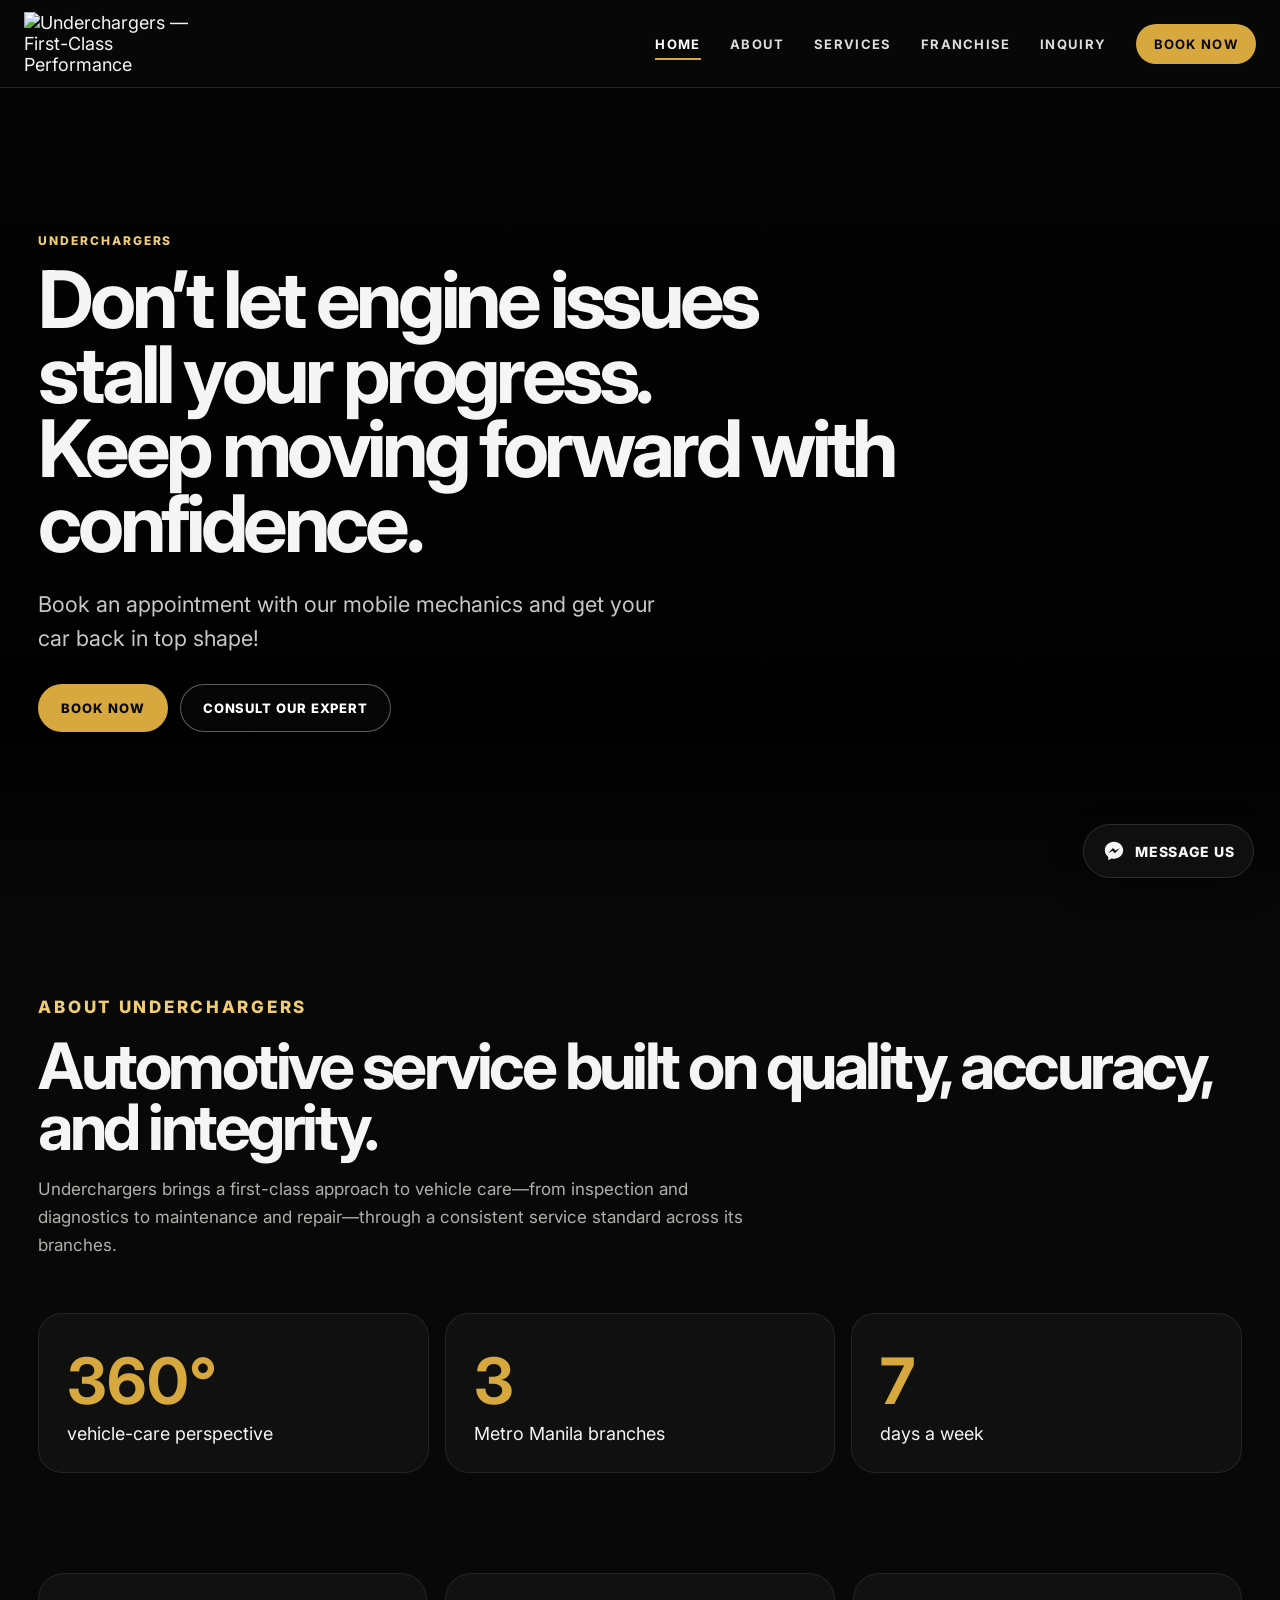
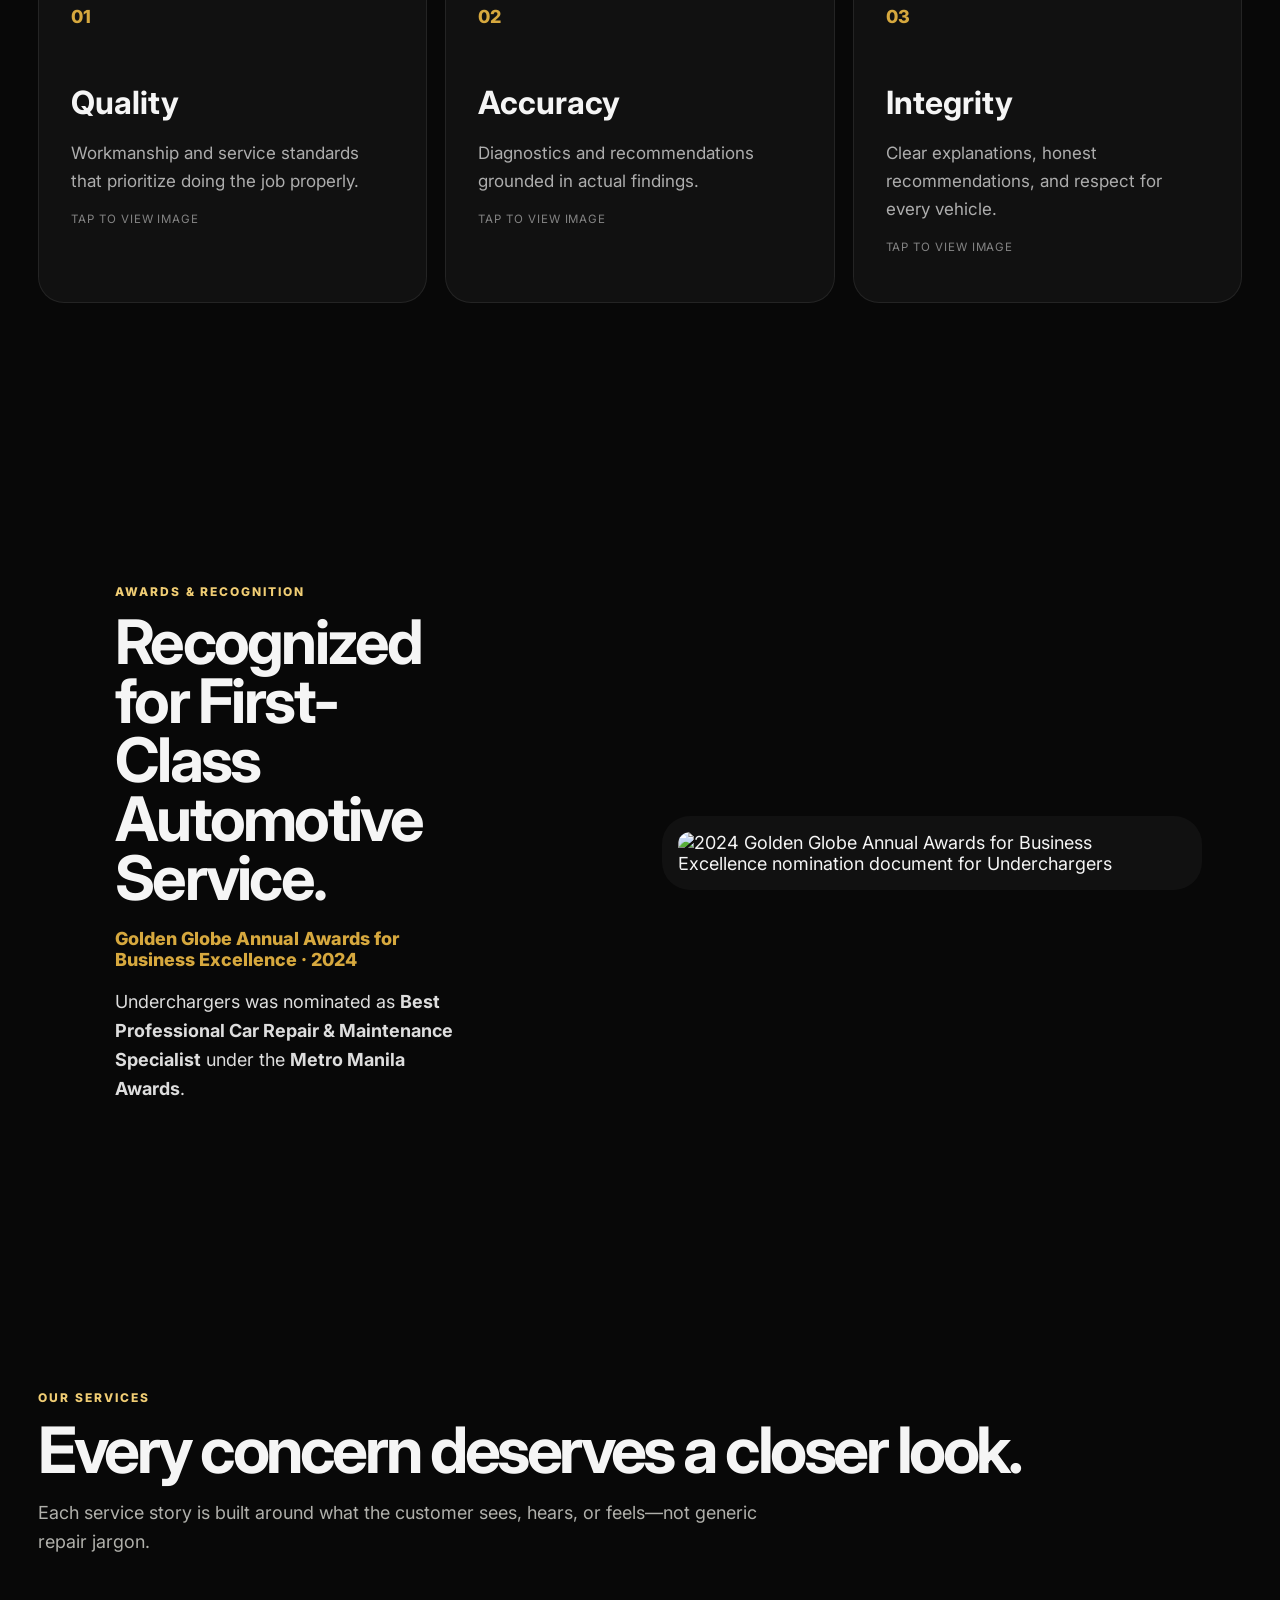
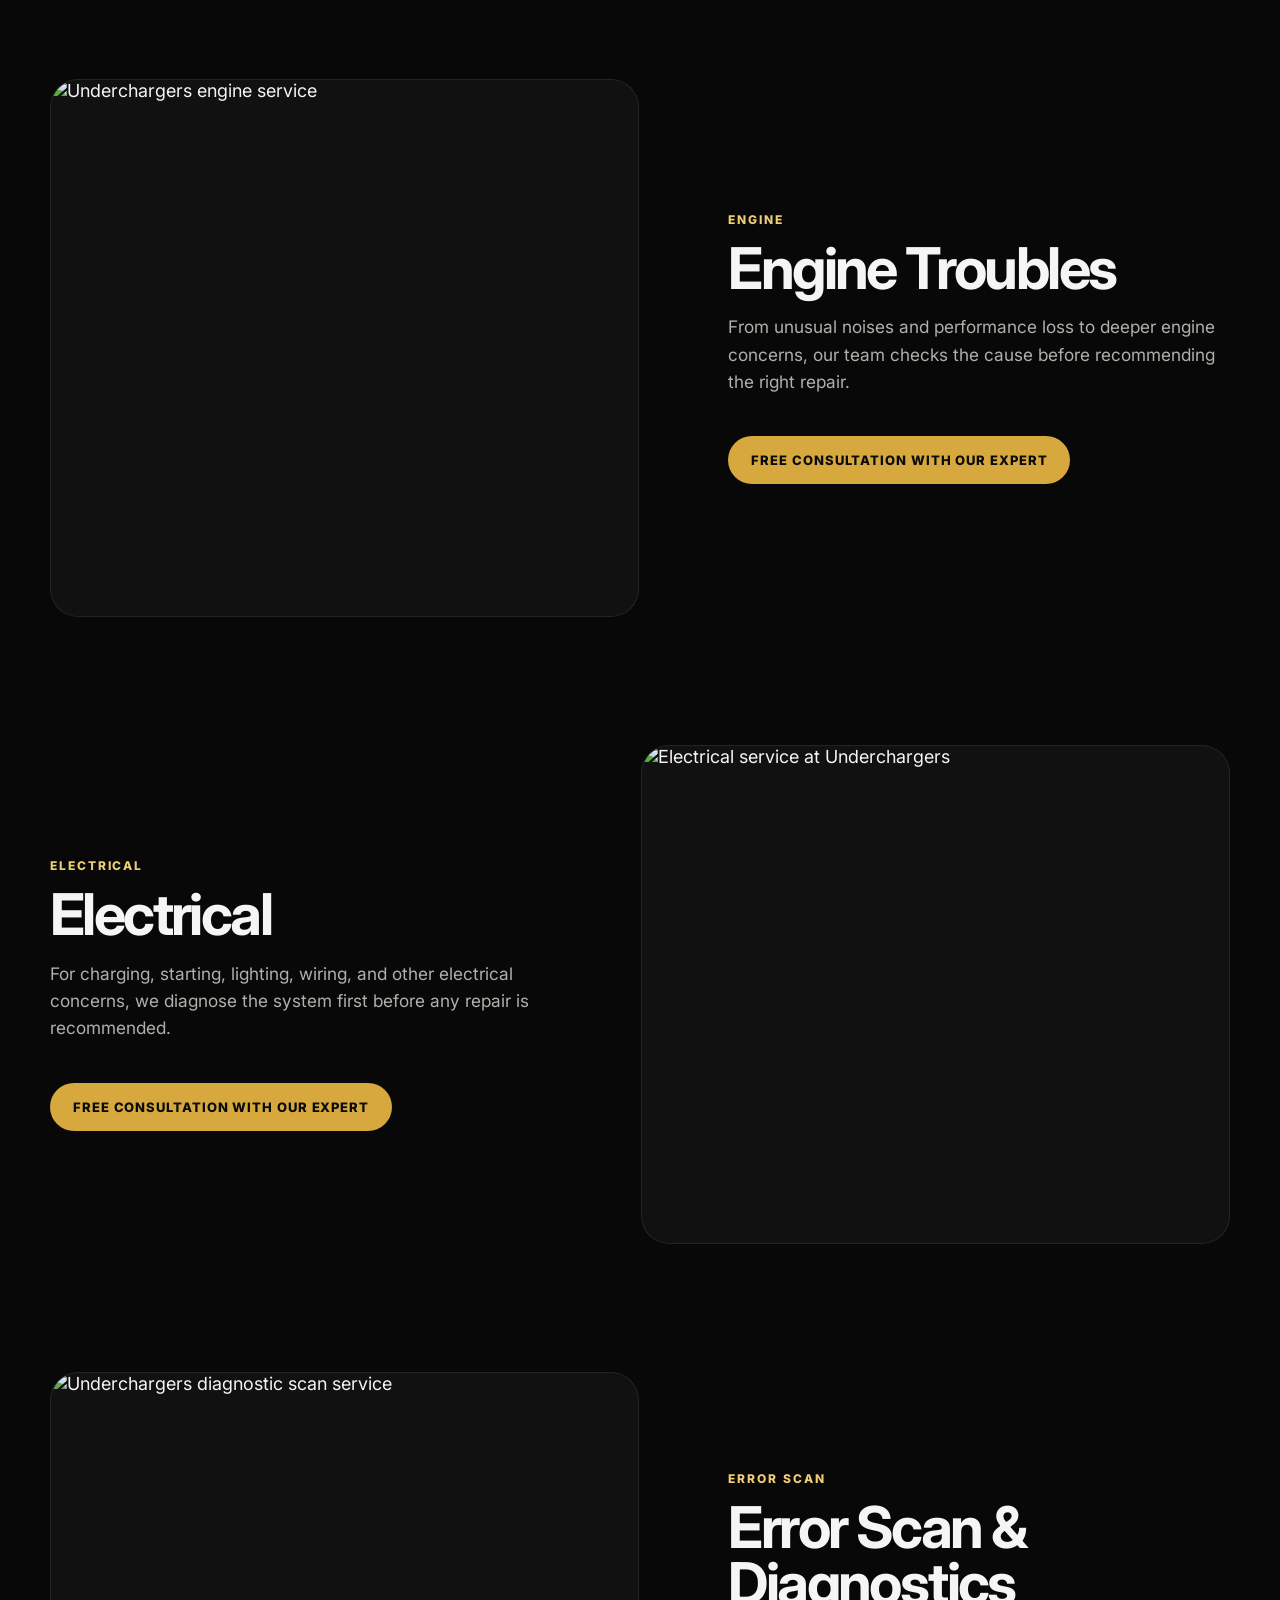
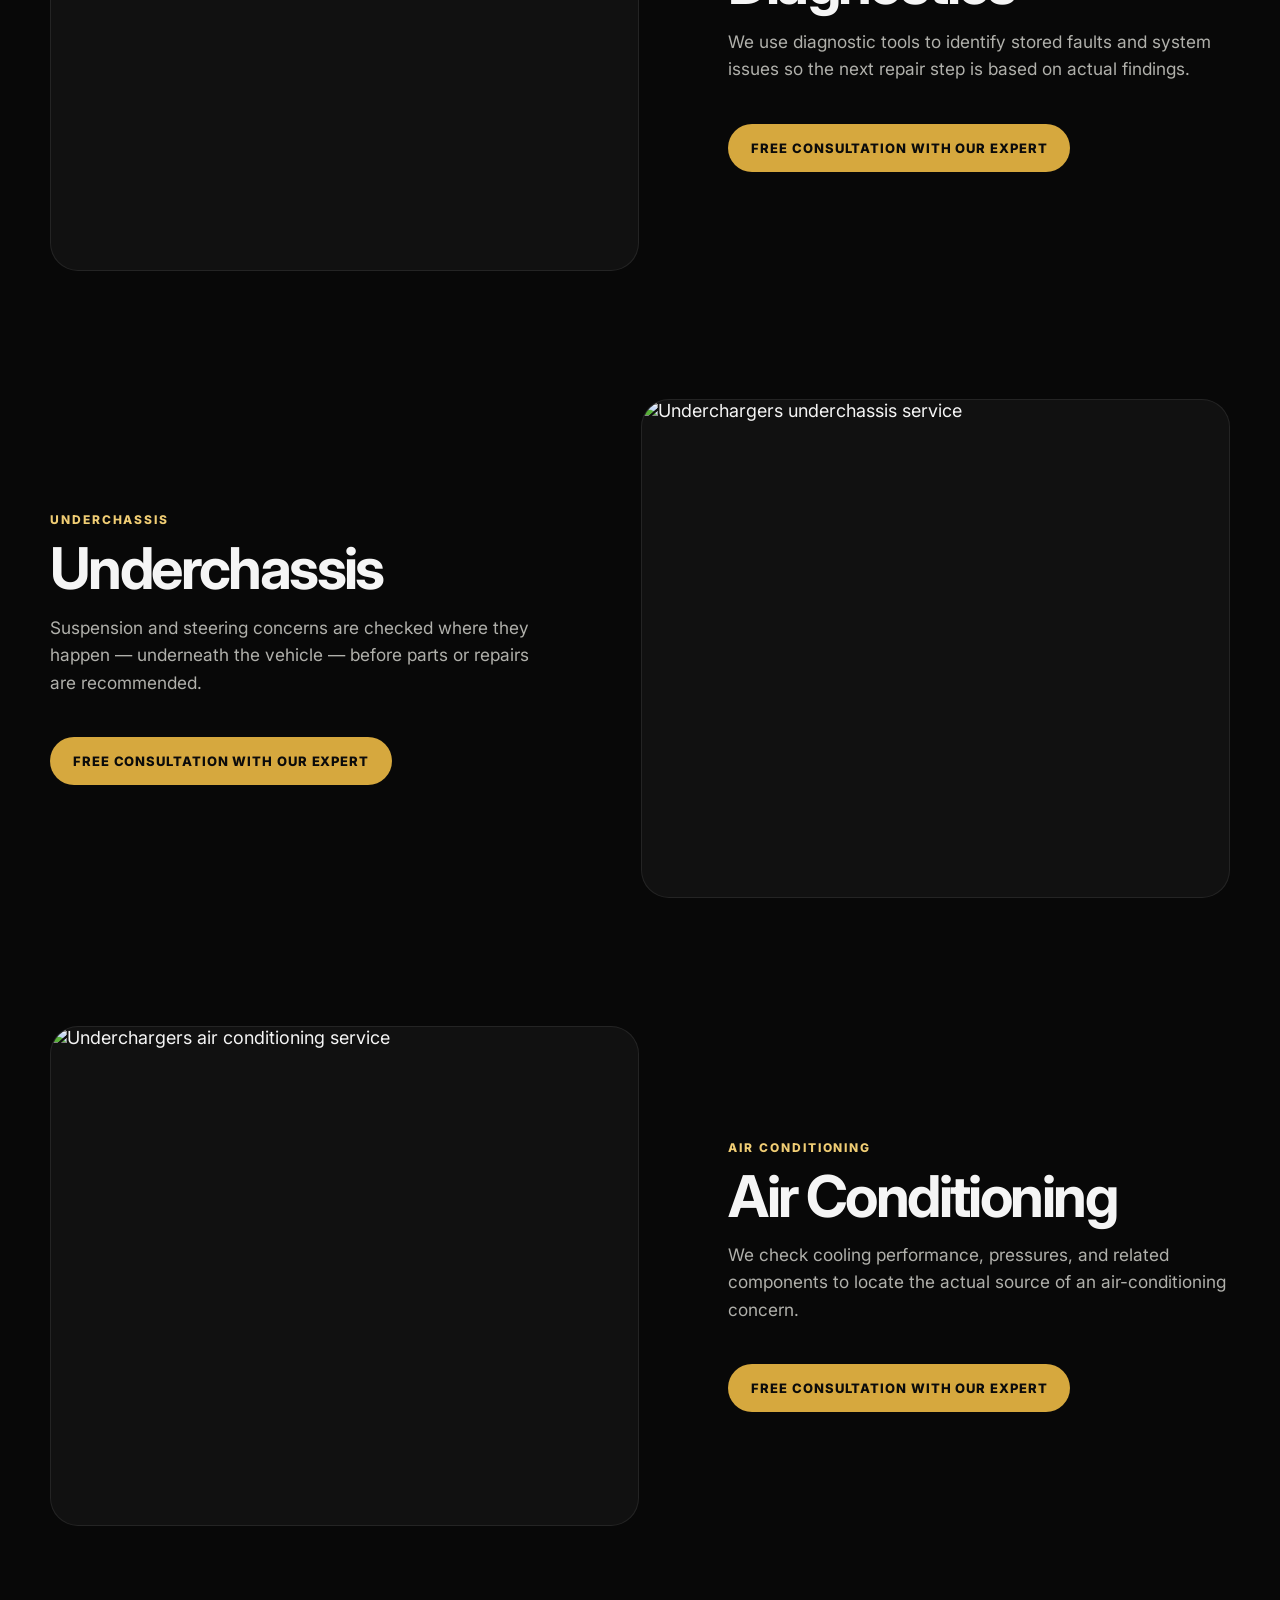
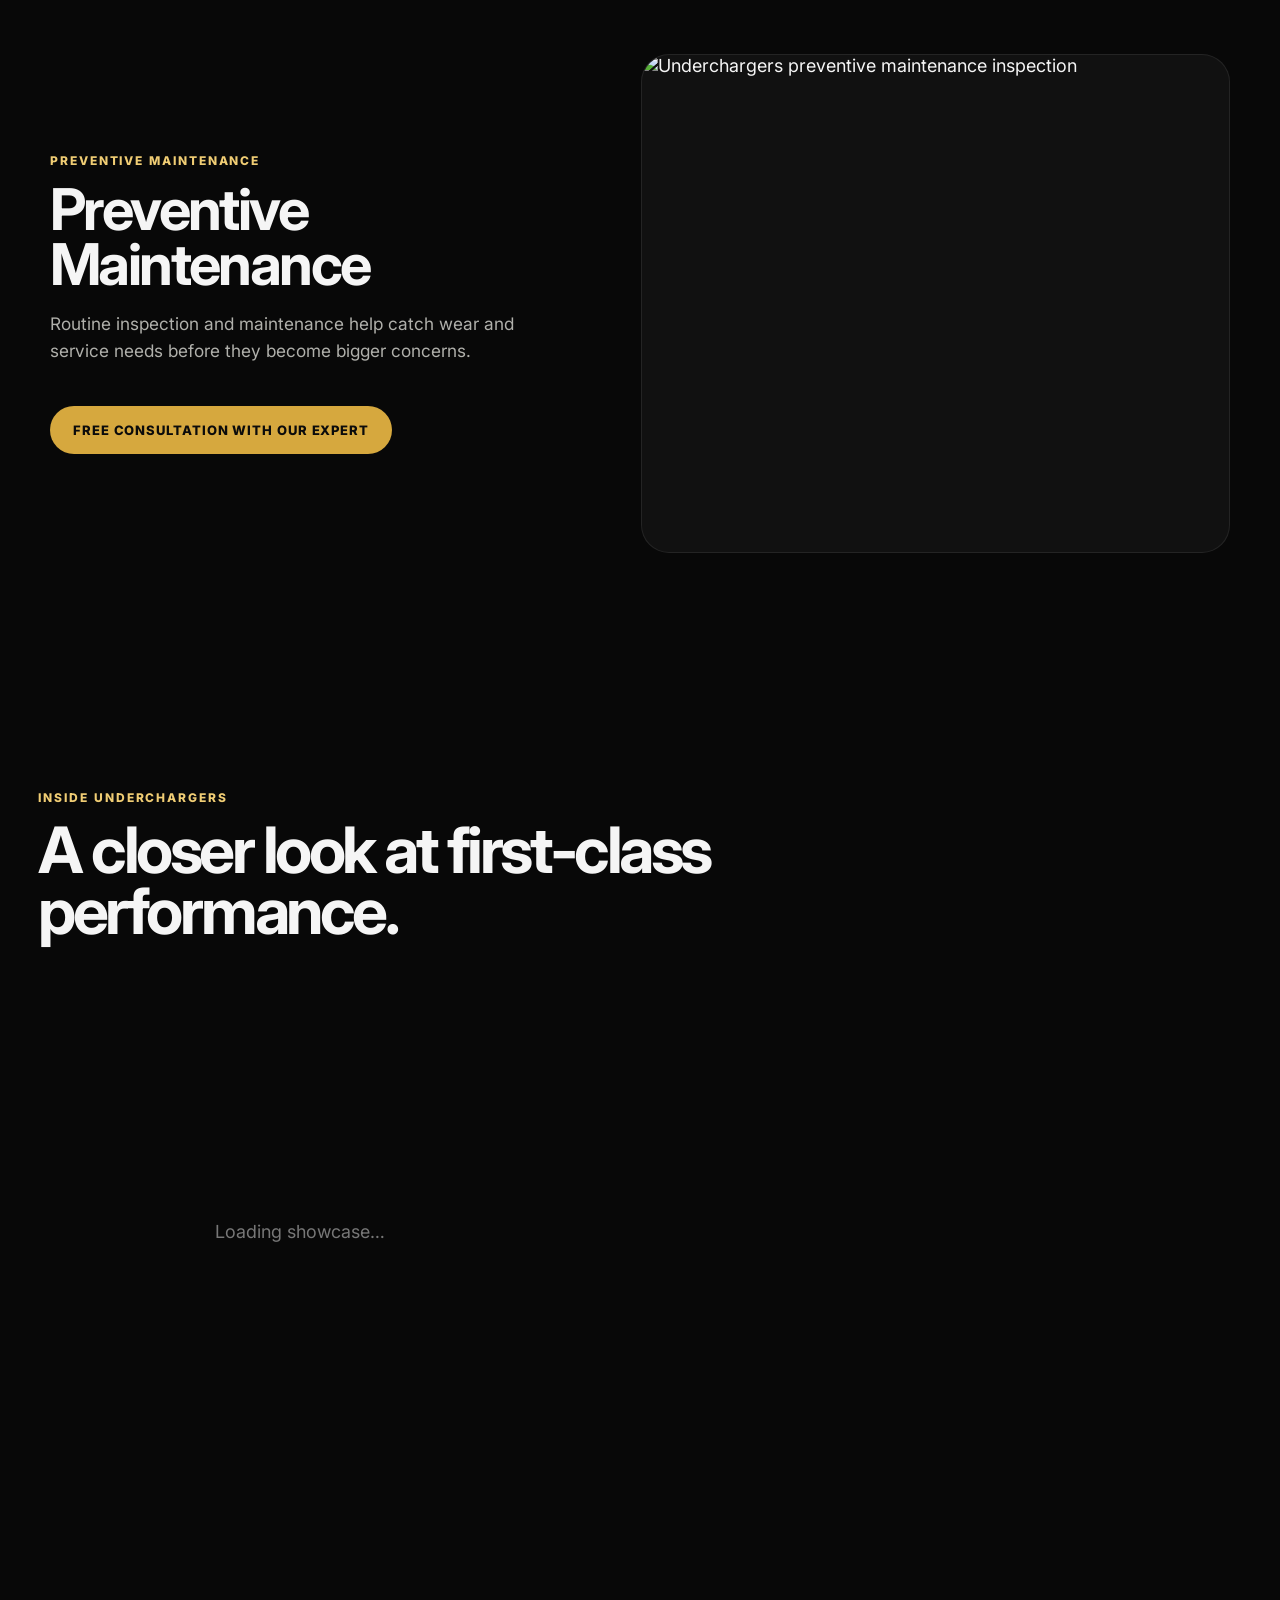
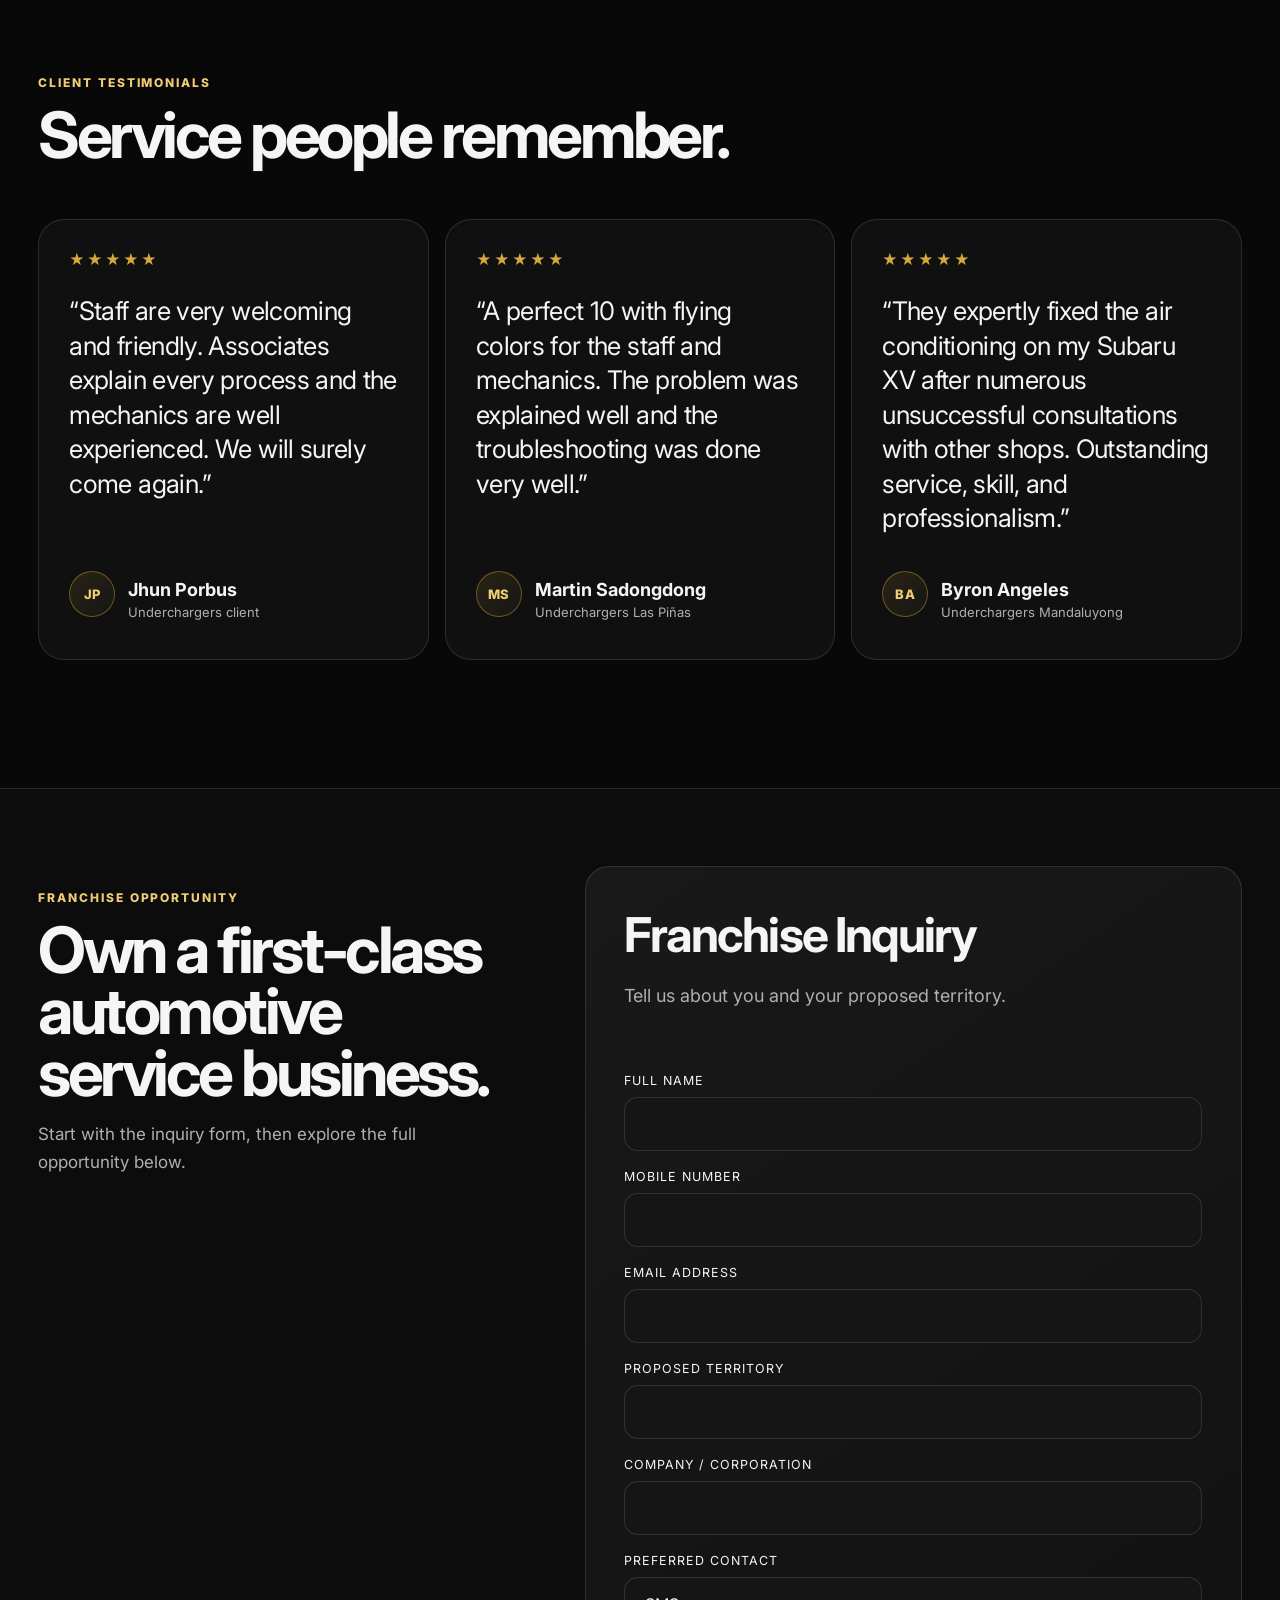
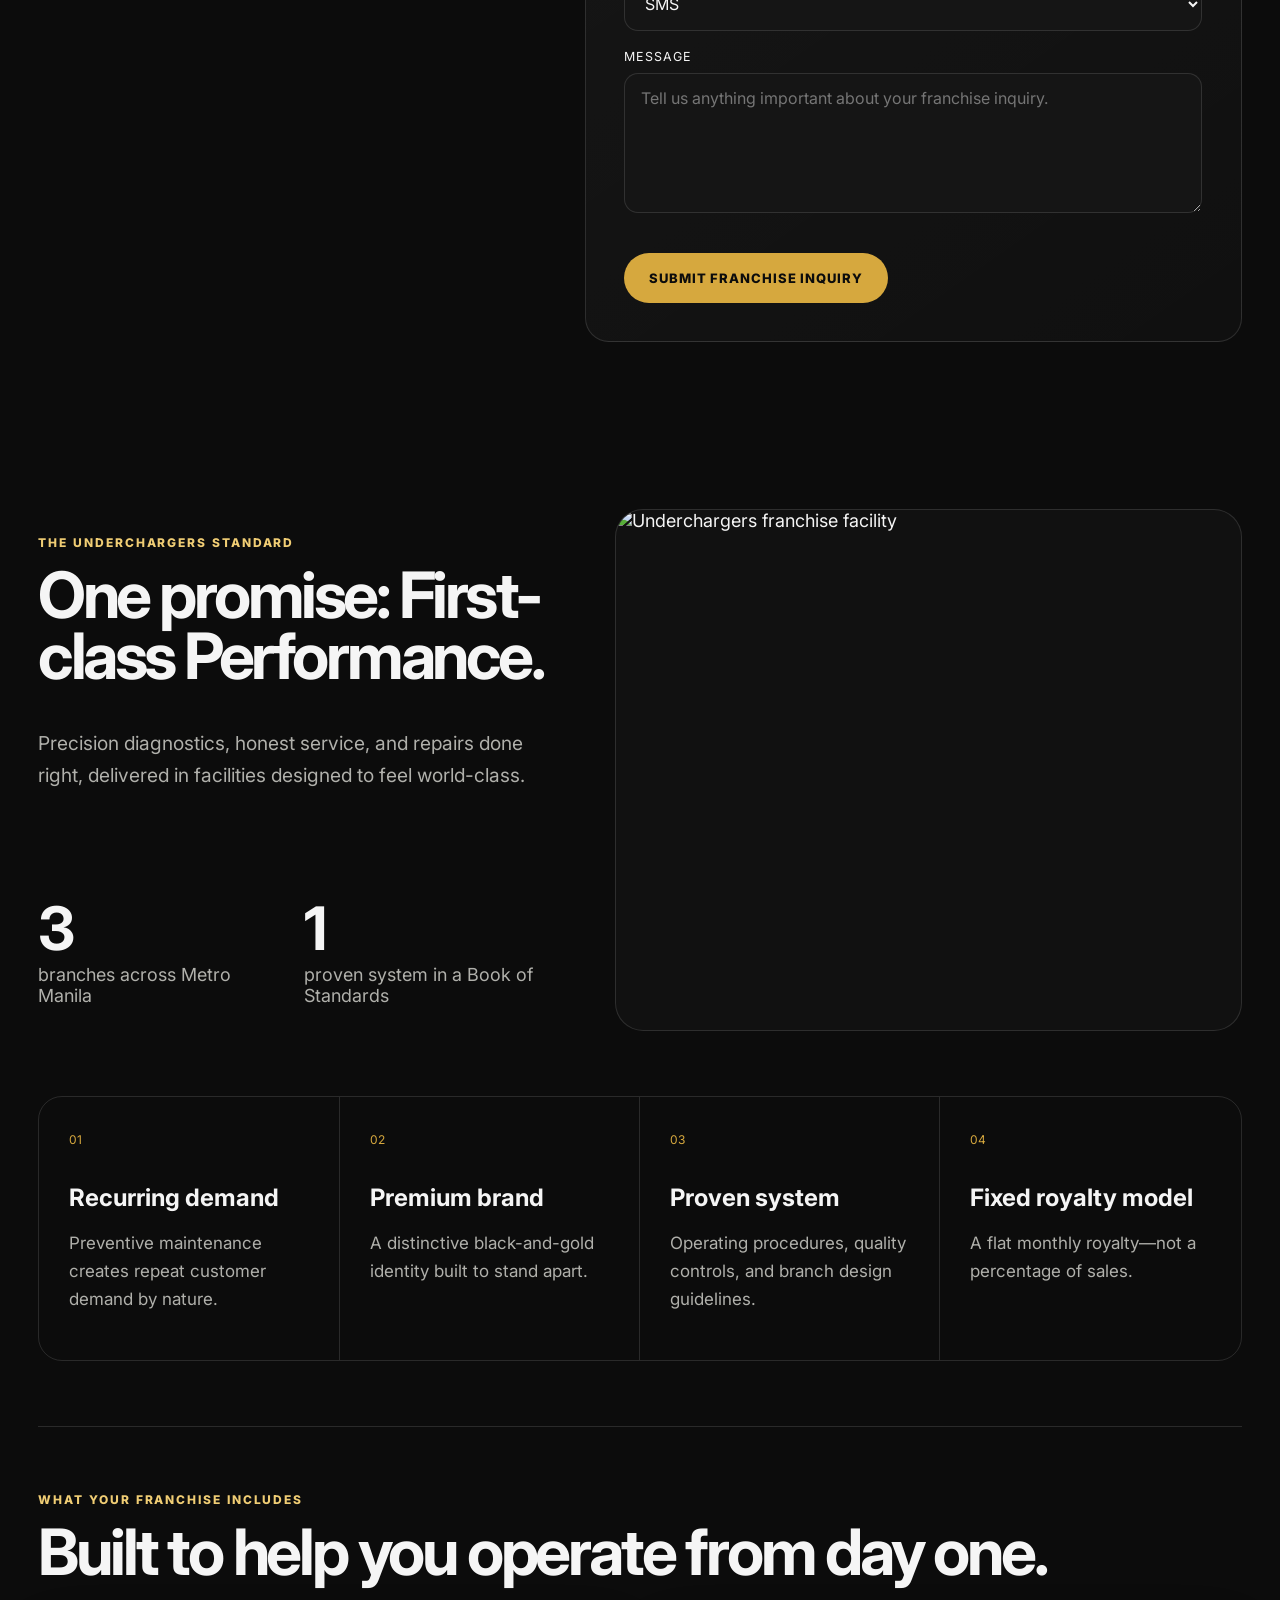
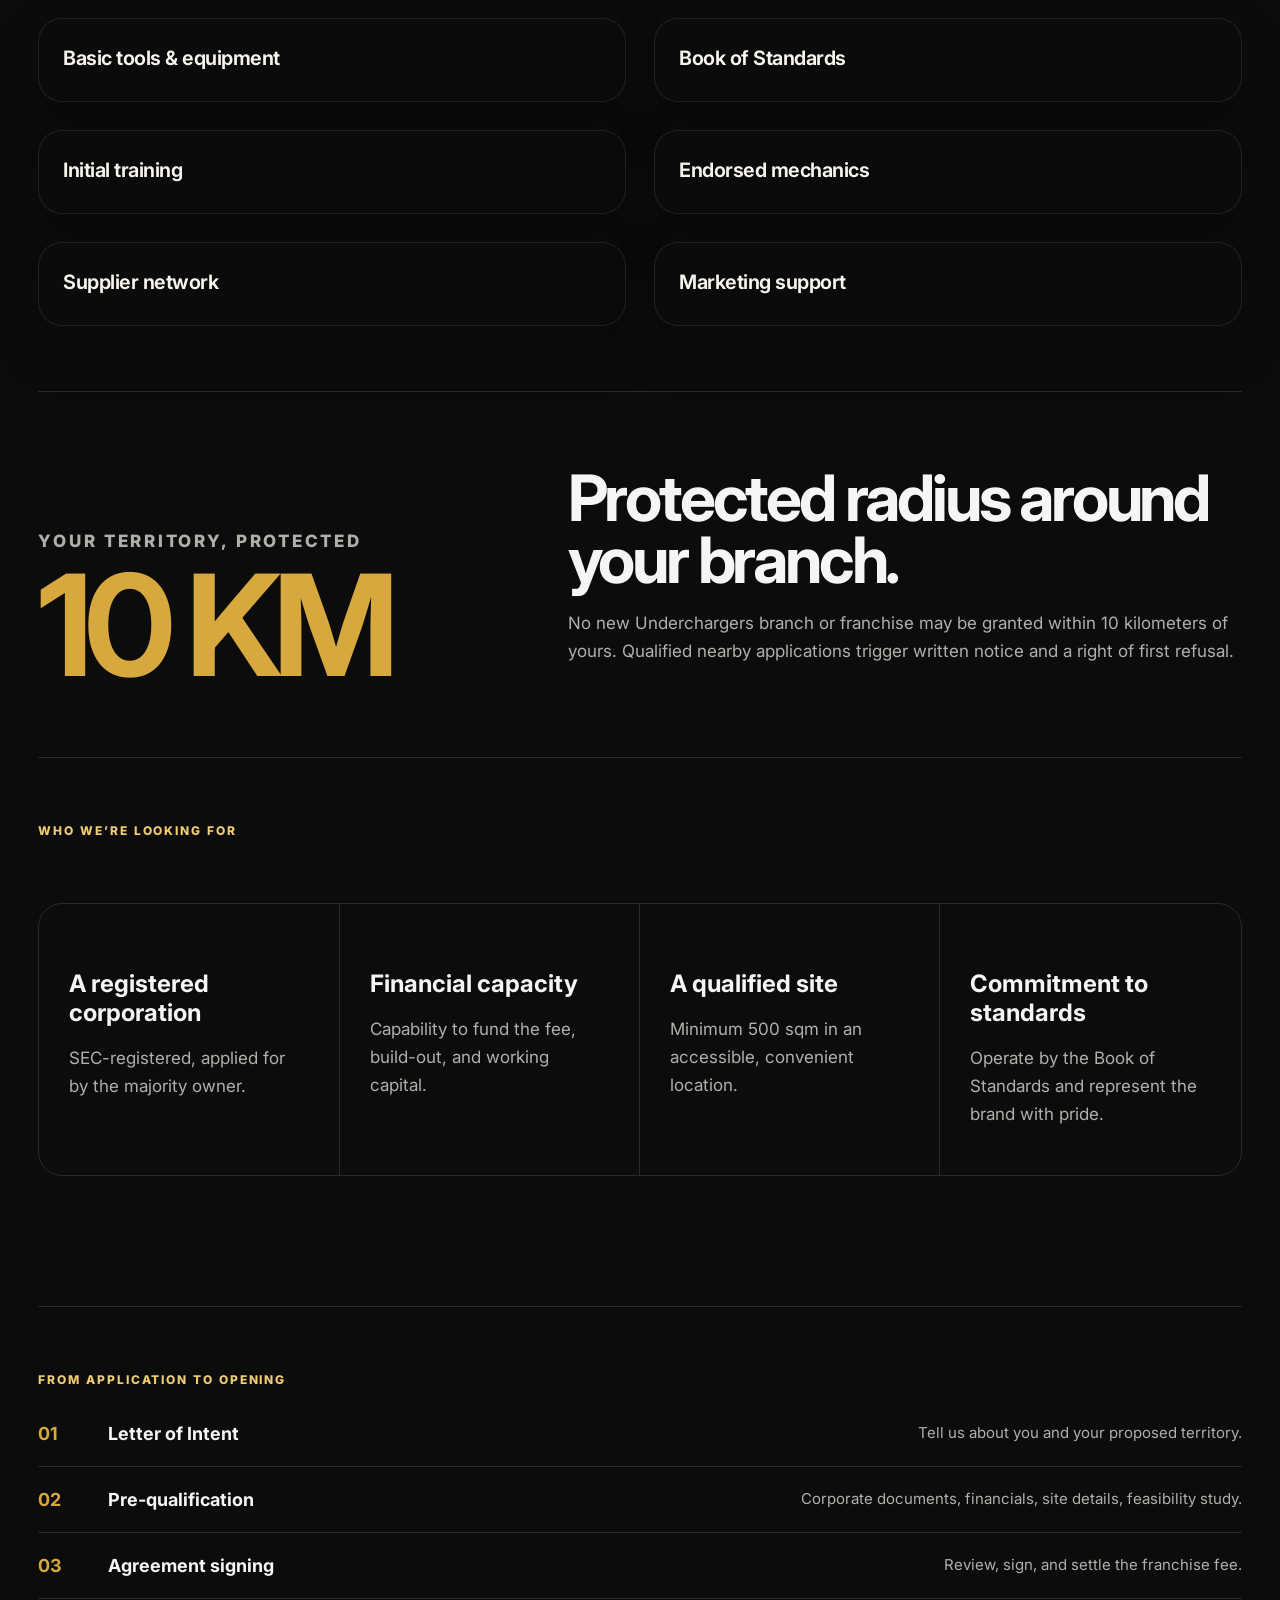
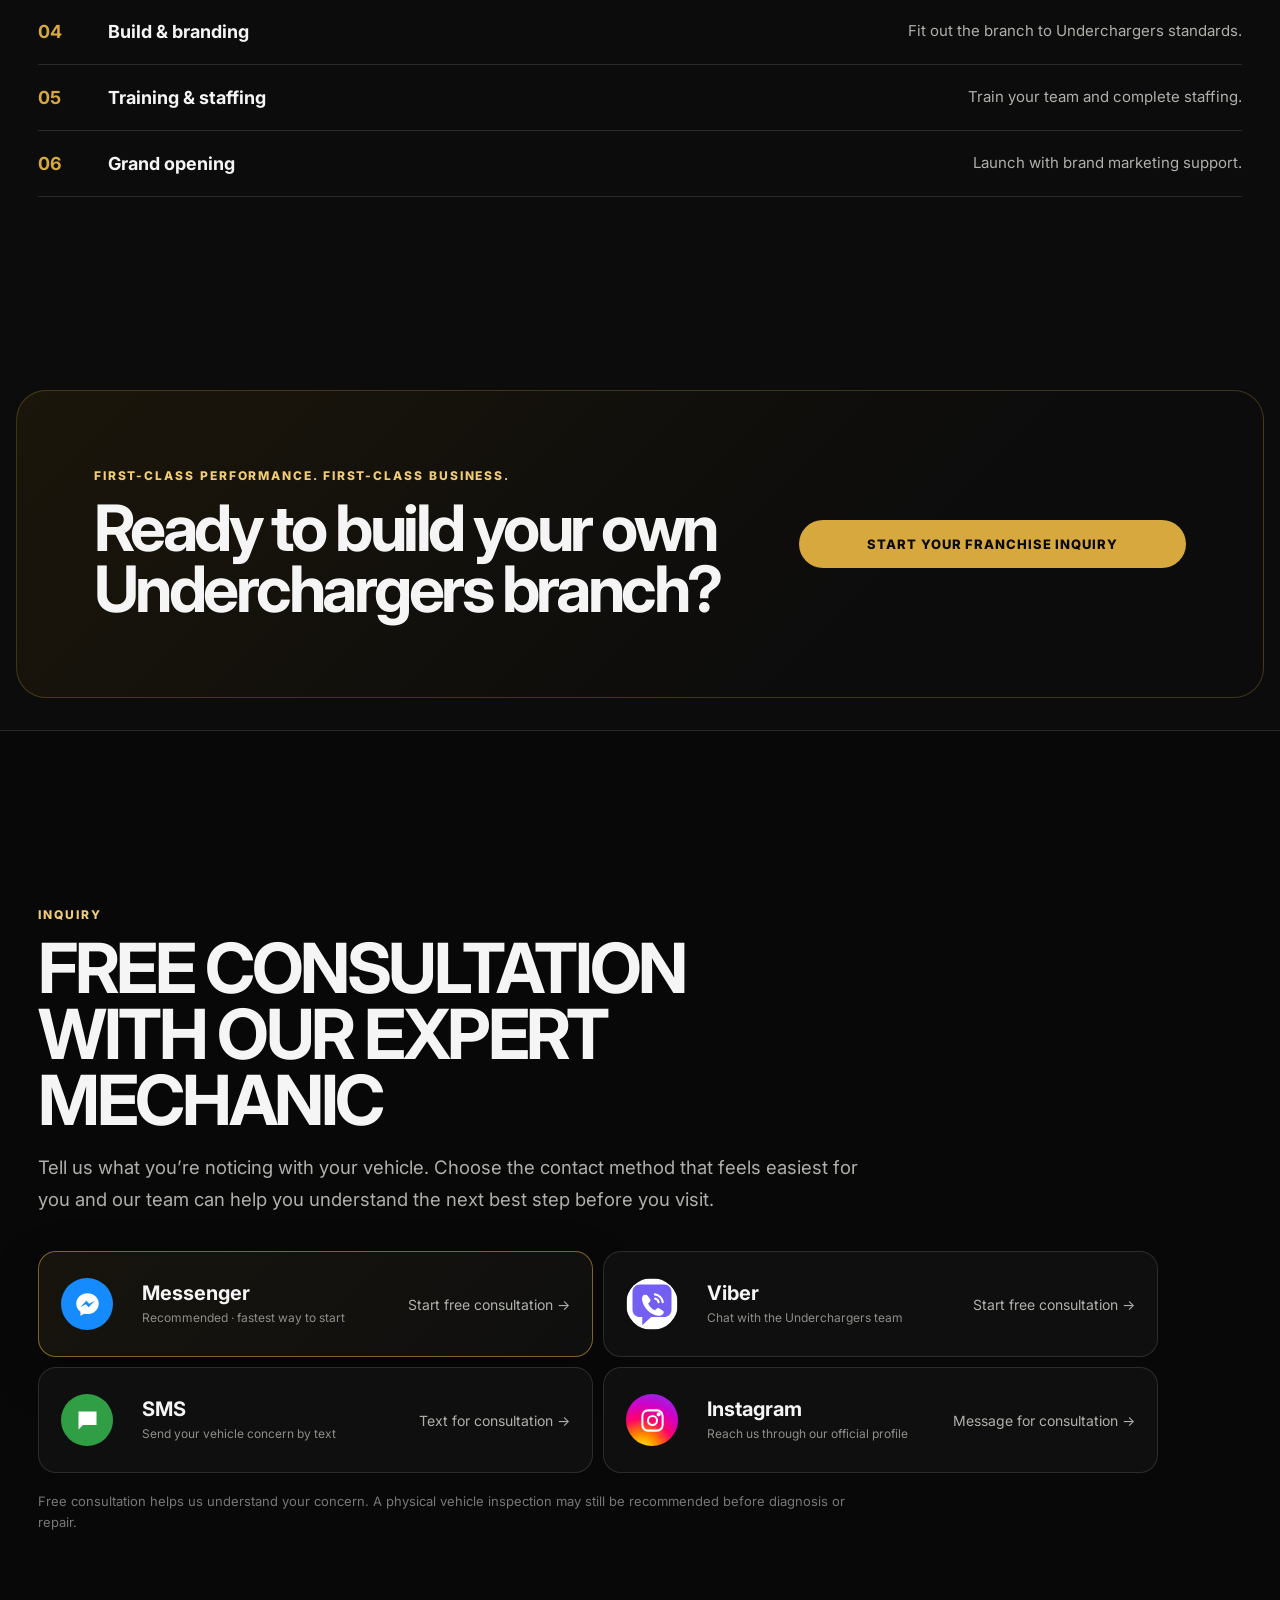
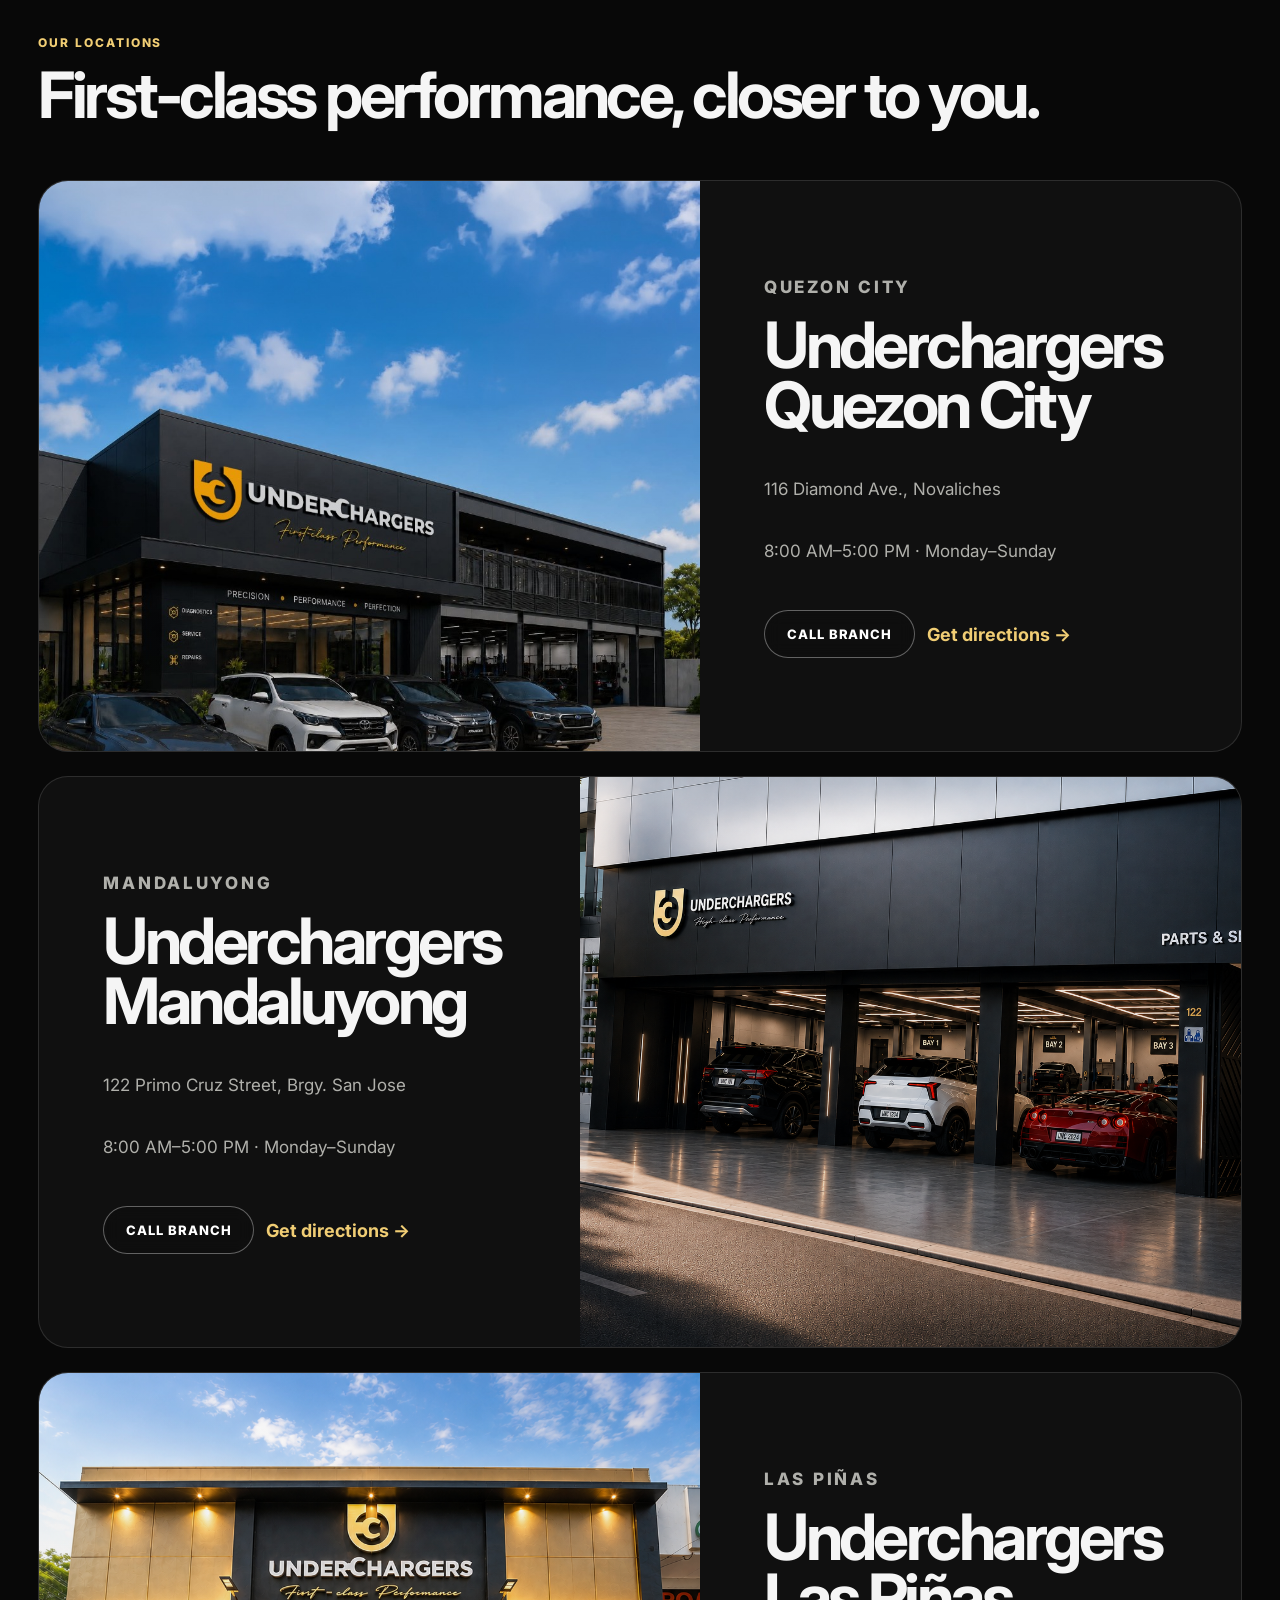
==== commit 62c34c56: "Add files via upload" ====
--- a/index.html
+++ b/index.html
@@ -189,9 +189,9 @@
 <p class="consultation-lead">Tell us what you’re noticing with your vehicle. Choose the contact method that feels easiest for you and our team can help you understand the next best step before you visit.</p>
 <div class="contact-list consultation-channels" aria-label="Preferred contact options">
 <a class="primary-channel" data-channel="messenger" data-source="free_consultation_messenger" data-cta="preferred_contact" href="/message/?source=free_consultation_messenger"><span class="channel-icon brand-messenger" aria-hidden="true"><svg viewBox="0 0 24 24"><path d="M12 2C6.477 2 2 6.145 2 11.258c0 2.913 1.454 5.51 3.727 7.207V22l3.404-1.87c.91.25 1.873.386 2.869.386 5.523 0 10-4.145 10-9.258S17.523 2 12 2Zm.994 12.467-2.547-2.717-4.973 2.717 5.47-5.807 2.61 2.717 4.91-2.717-5.47 5.807Z"/></svg></span><span class="channel-copy"><strong>Messenger</strong><small>Recommended · fastest way to start</small></span><em>Start free consultation →</em></a>
-<a data-channel="viber" href="#"><span class="channel-icon brand-viber" aria-hidden="true"><img src="/assets/icons/viber.svg" alt="" /></span><span class="channel-copy"><strong>Viber</strong><small>Chat with the Underchargers team</small></span><em>Open Viber →</em></a>
-<a data-channel="sms" href="#"><span class="channel-icon brand-sms" aria-hidden="true"><svg viewBox="0 0 24 24"><path d="M4 4h16v12H8l-4 4V4Z"/><path d="M7 8h10M7 12h7"/></svg></span><span class="channel-copy"><strong>SMS</strong><small>Send your vehicle concern by text</small></span><em>Send SMS →</em></a>
-<a data-channel="instagram" href="#"><span class="channel-icon brand-instagram" aria-hidden="true"><svg viewBox="0 0 24 24"><rect x="3" y="3" width="18" height="18" rx="5"/><circle cx="12" cy="12" r="4"/><circle cx="17.5" cy="6.5" r="1"/></svg></span><span class="channel-copy"><strong>Instagram</strong><small>Reach us through our official profile</small></span><em>Visit profile →</em></a>
+<a data-channel="viber" href="#"><span class="channel-icon brand-viber" aria-hidden="true"><img src="/assets/icons/viber.svg" alt="" /></span><span class="channel-copy"><strong>Viber</strong><small>Chat with the Underchargers team</small></span><em>Start free consultation →</em></a>
+<a data-channel="sms" href="#"><span class="channel-icon brand-sms" aria-hidden="true"><svg viewBox="0 0 24 24"><path d="M4 4h16v12H8l-4 4V4Z"/><path d="M7 8h10M7 12h7"/></svg></span><span class="channel-copy"><strong>SMS</strong><small>Send your vehicle concern by text</small></span><em>Text for consultation →</em></a>
+<a data-channel="instagram" href="#"><span class="channel-icon brand-instagram" aria-hidden="true"><svg viewBox="0 0 24 24"><rect x="3" y="3" width="18" height="18" rx="5"/><circle cx="12" cy="12" r="4"/><circle cx="17.5" cy="6.5" r="1"/></svg></span><span class="channel-copy"><strong>Instagram</strong><small>Reach us through our official profile</small></span><em>Message for consultation →</em></a>
 </div>
 <p class="consultation-note">Free consultation helps us understand your concern. A physical vehicle inspection may still be recommended before diagnosis or repair.</p>
 </div>
--- a/styles.css
+++ b/styles.css
@@ -1416,7 +1416,7 @@
 
 
 /* V8.14 consultation, branch defaults and appointment architecture */
-.consultation-hub{padding-top:100px;max-width:1120px}.consultation-lead{max-width:820px;color:var(--muted);font-size:clamp(17px,1.45vw,21px);line-height:1.7}.consultation-channels .primary-channel{border-color:rgba(214,168,62,.55);background:linear-gradient(135deg,#17140d,#0f0f0f);box-shadow:0 18px 50px rgba(0,0,0,.22)}.channel-copy{display:grid;gap:5px;min-width:0}.channel-copy small{color:#8e8e88;font-size:12px;line-height:1.35}.brand-messenger{background:#168aff;color:white}.brand-viber{background:#fff;color:white;overflow:hidden}.brand-instagram{background:radial-gradient(circle at 30% 110%,#ffd600 0 10%,#ff7a00 28%,#ff0169 48%,#d300c5 68%,#7638fa 100%);color:white}.brand-sms{background:#2f9e44;color:white}.channel-icon svg{width:27px;height:27px}.brand-messenger svg{fill:currentColor;stroke:none}.brand-viber svg,.brand-sms svg,.brand-instagram svg{fill:none;stroke:currentColor;stroke-width:1.8;stroke-linecap:round;stroke-linejoin:round}.consultation-note{max-width:820px;margin-top:18px;color:#777;font-size:13px;line-height:1.6}.branch-media.has-image,.branch-media.has-drive-image{background-size:cover!important;background-position:center!important}.branch-media>span{position:absolute;width:1px;height:1px;overflow:hidden;clip:rect(0 0 0 0);white-space:nowrap}.branch-media{position:relative}
+.consultation-hub{padding-top:100px;max-width:1120px}.consultation-lead{max-width:820px;color:var(--muted);font-size:clamp(17px,1.45vw,21px);line-height:1.7}.consultation-channels .primary-channel{border-color:rgba(214,168,62,.55);background:linear-gradient(135deg,#17140d,#0f0f0f);box-shadow:0 18px 50px rgba(0,0,0,.22)}.channel-copy{display:grid;gap:5px;min-width:0}.channel-copy small{color:#8e8e88;font-size:12px;line-height:1.35}.brand-messenger{background:#168aff;color:white}.brand-viber{background:transparent;color:white;overflow:visible}.brand-instagram{background:radial-gradient(circle at 30% 110%,#ffd600 0 10%,#ff7a00 28%,#ff0169 48%,#d300c5 68%,#7638fa 100%);color:white}.brand-sms{background:#2f9e44;color:white}.channel-icon svg{width:27px;height:27px}.brand-messenger svg{fill:currentColor;stroke:none}.brand-viber svg,.brand-sms svg,.brand-instagram svg{fill:none;stroke:currentColor;stroke-width:1.8;stroke-linecap:round;stroke-linejoin:round}.consultation-note{max-width:820px;margin-top:18px;color:#777;font-size:13px;line-height:1.6}.branch-media.has-image,.branch-media.has-drive-image{background-size:cover!important;background-position:center!important}.branch-media>span{position:absolute;width:1px;height:1px;overflow:hidden;clip:rect(0 0 0 0);white-space:nowrap}.branch-media{position:relative}
 @media(max-width:820px){.consultation-hub{padding-top:70px}.contact-list>a{grid-template-columns:56px minmax(0,1fr) auto}.channel-copy small{font-size:11px}}
 @media(max-width:520px){.contact-list>a{grid-template-columns:52px minmax(0,1fr)}.contact-list>a em{grid-column:2;display:block!important;margin:0!important}.booking-branch-preview>a{min-height:150px}}
 
@@ -1427,7 +1427,7 @@
 .appointment-branch-card.selected{border-color:var(--gold);background:linear-gradient(145deg,#17140d,#101010);box-shadow:0 18px 55px rgba(0,0,0,.25)}
 
 /* Review patch — real Viber app-style asset */
-.brand-viber img{display:block;width:100%;height:100%;object-fit:cover;border-radius:inherit}
+.brand-viber img{display:block;width:100%;height:100%;object-fit:contain;border-radius:inherit}
 
 /* Review patch — keep the approved longer consultation CTA inside mobile cards */
 @media(max-width:820px){.service-story .service-cta{width:100%;max-width:100%;white-space:normal;text-align:center;line-height:1.25;padding:12px 18px}}
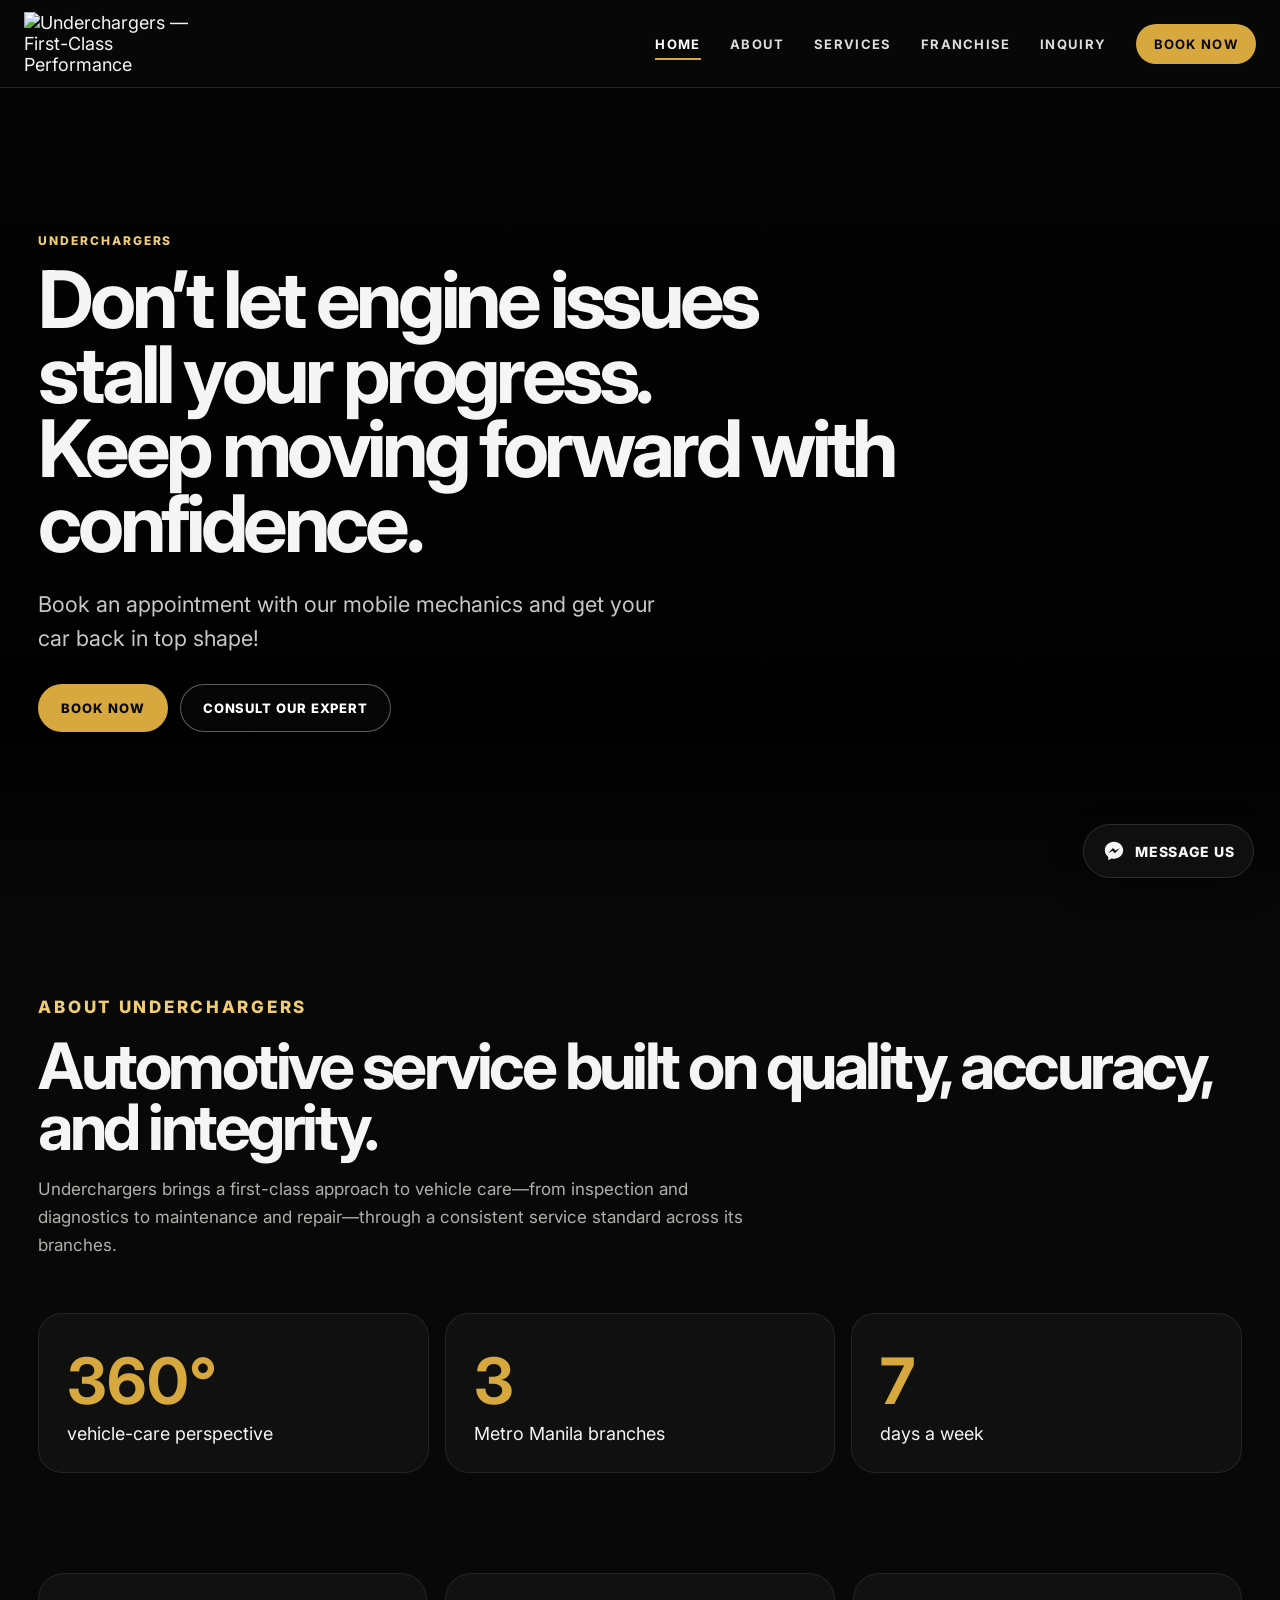
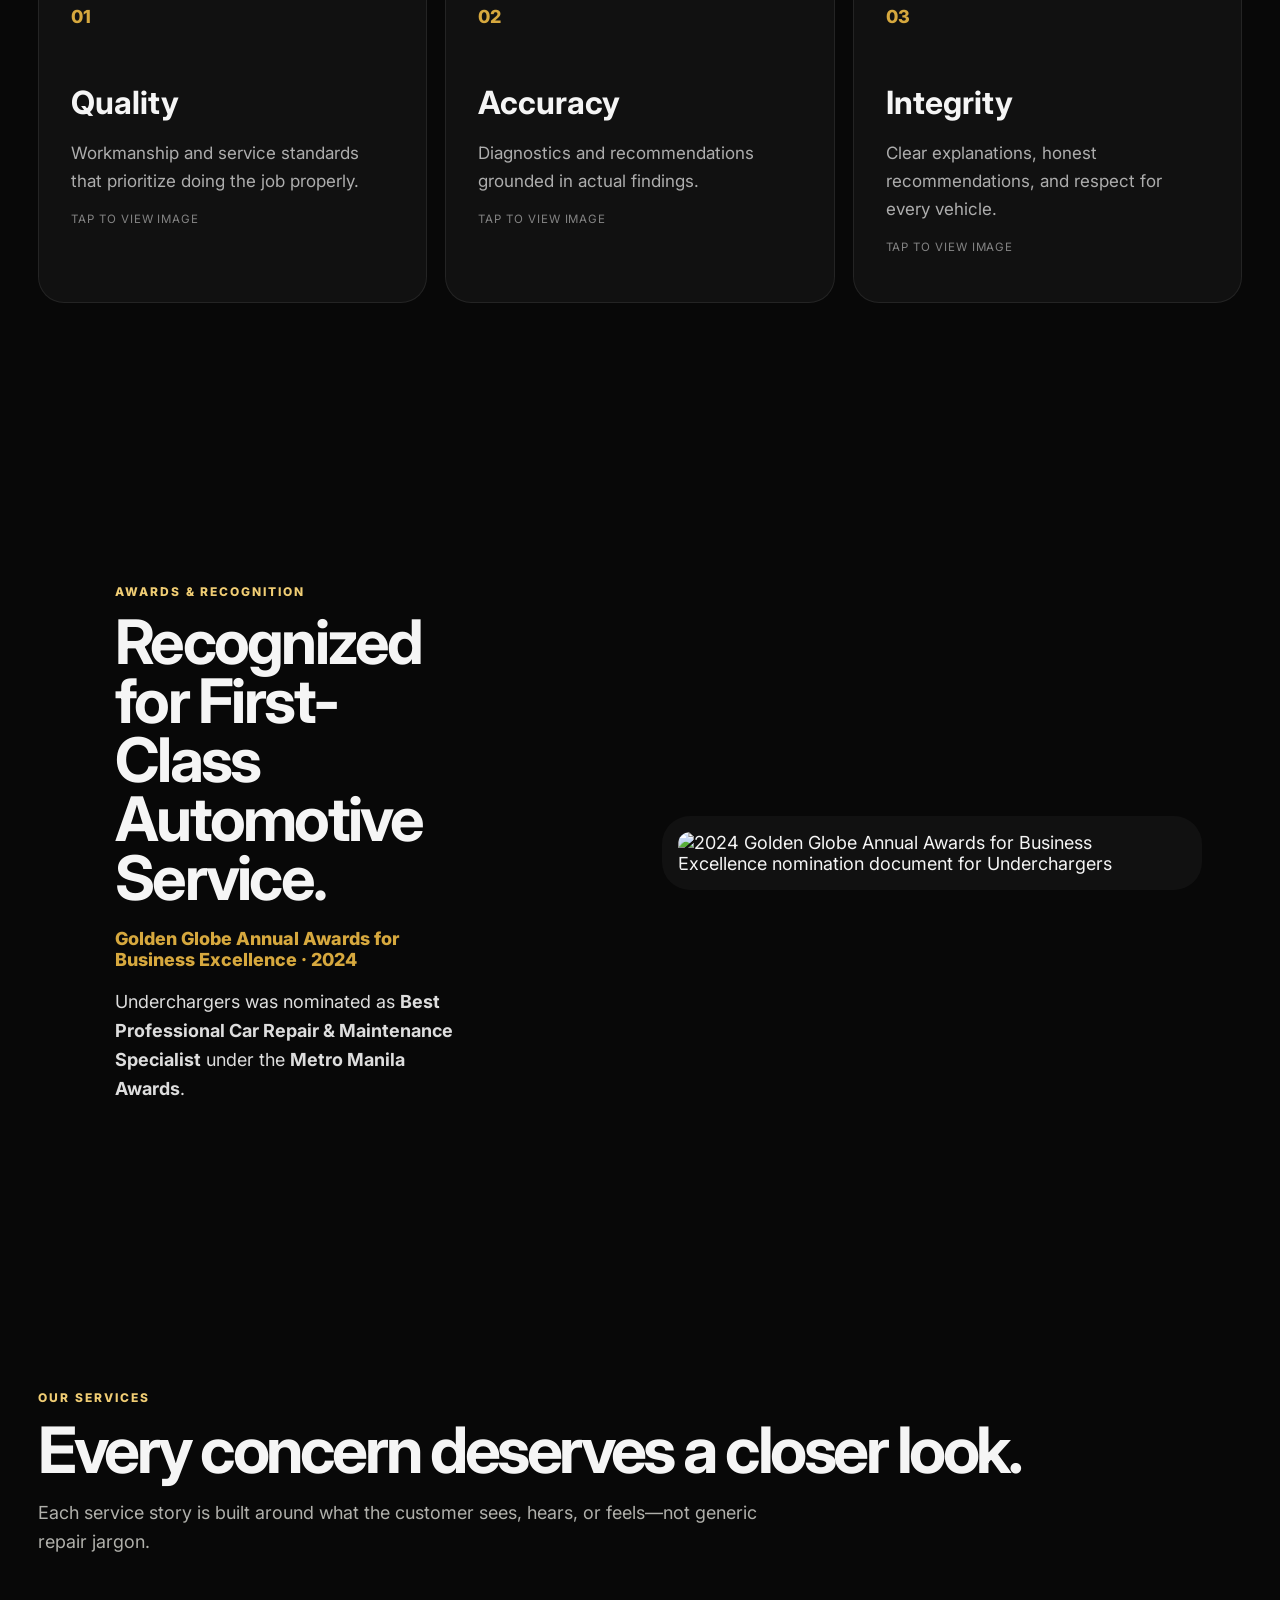
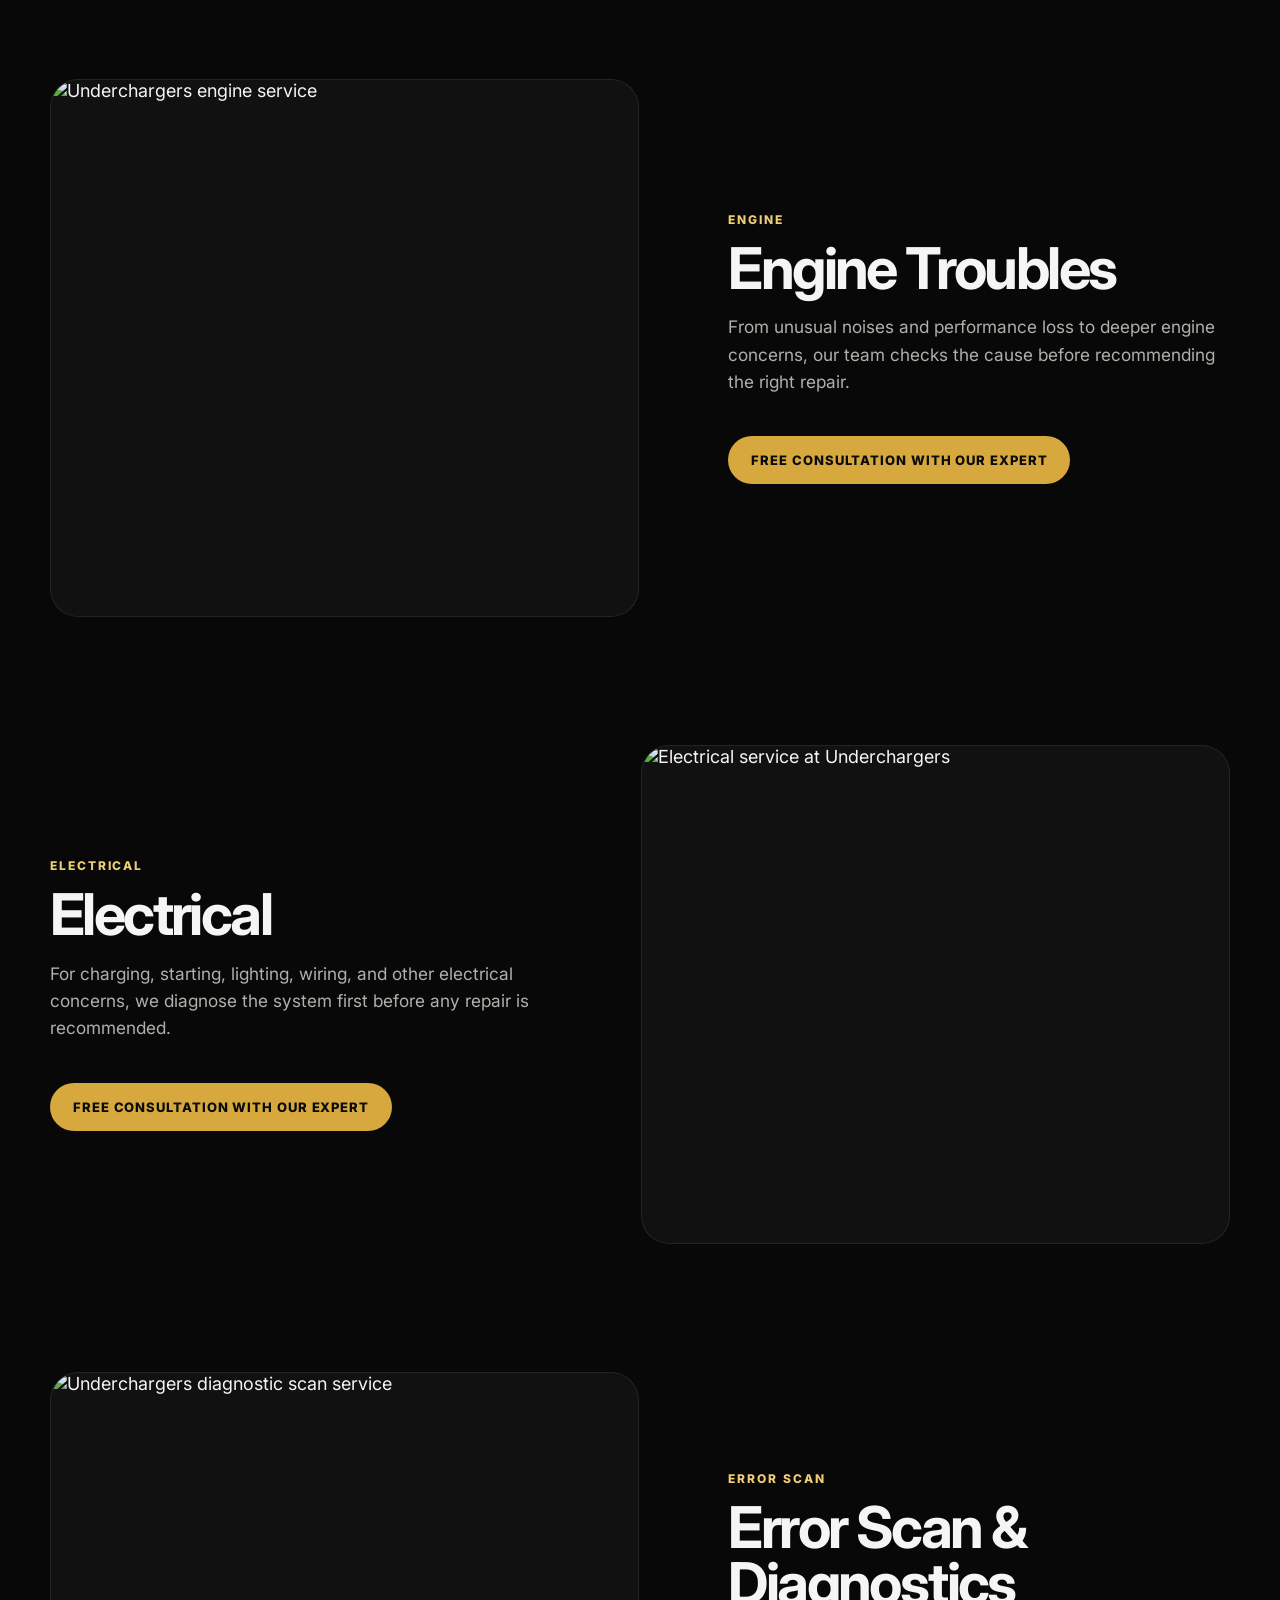
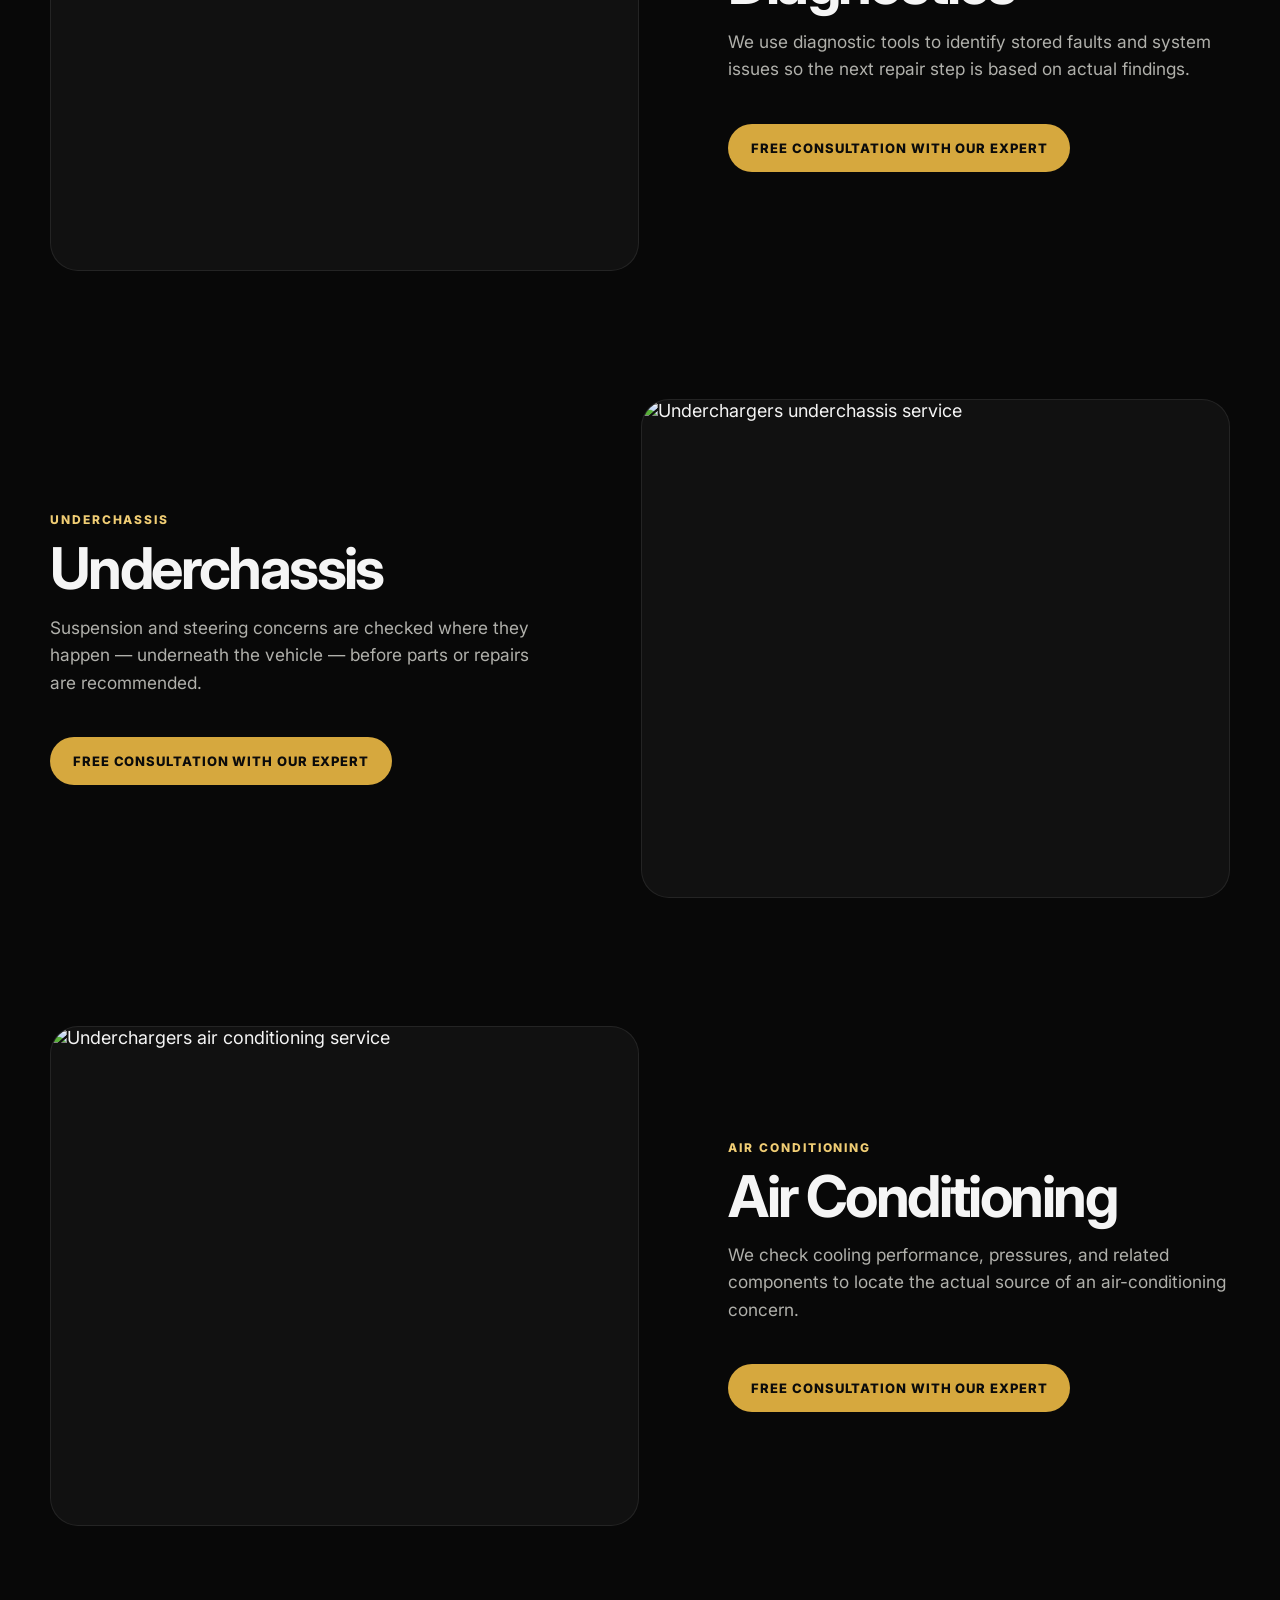
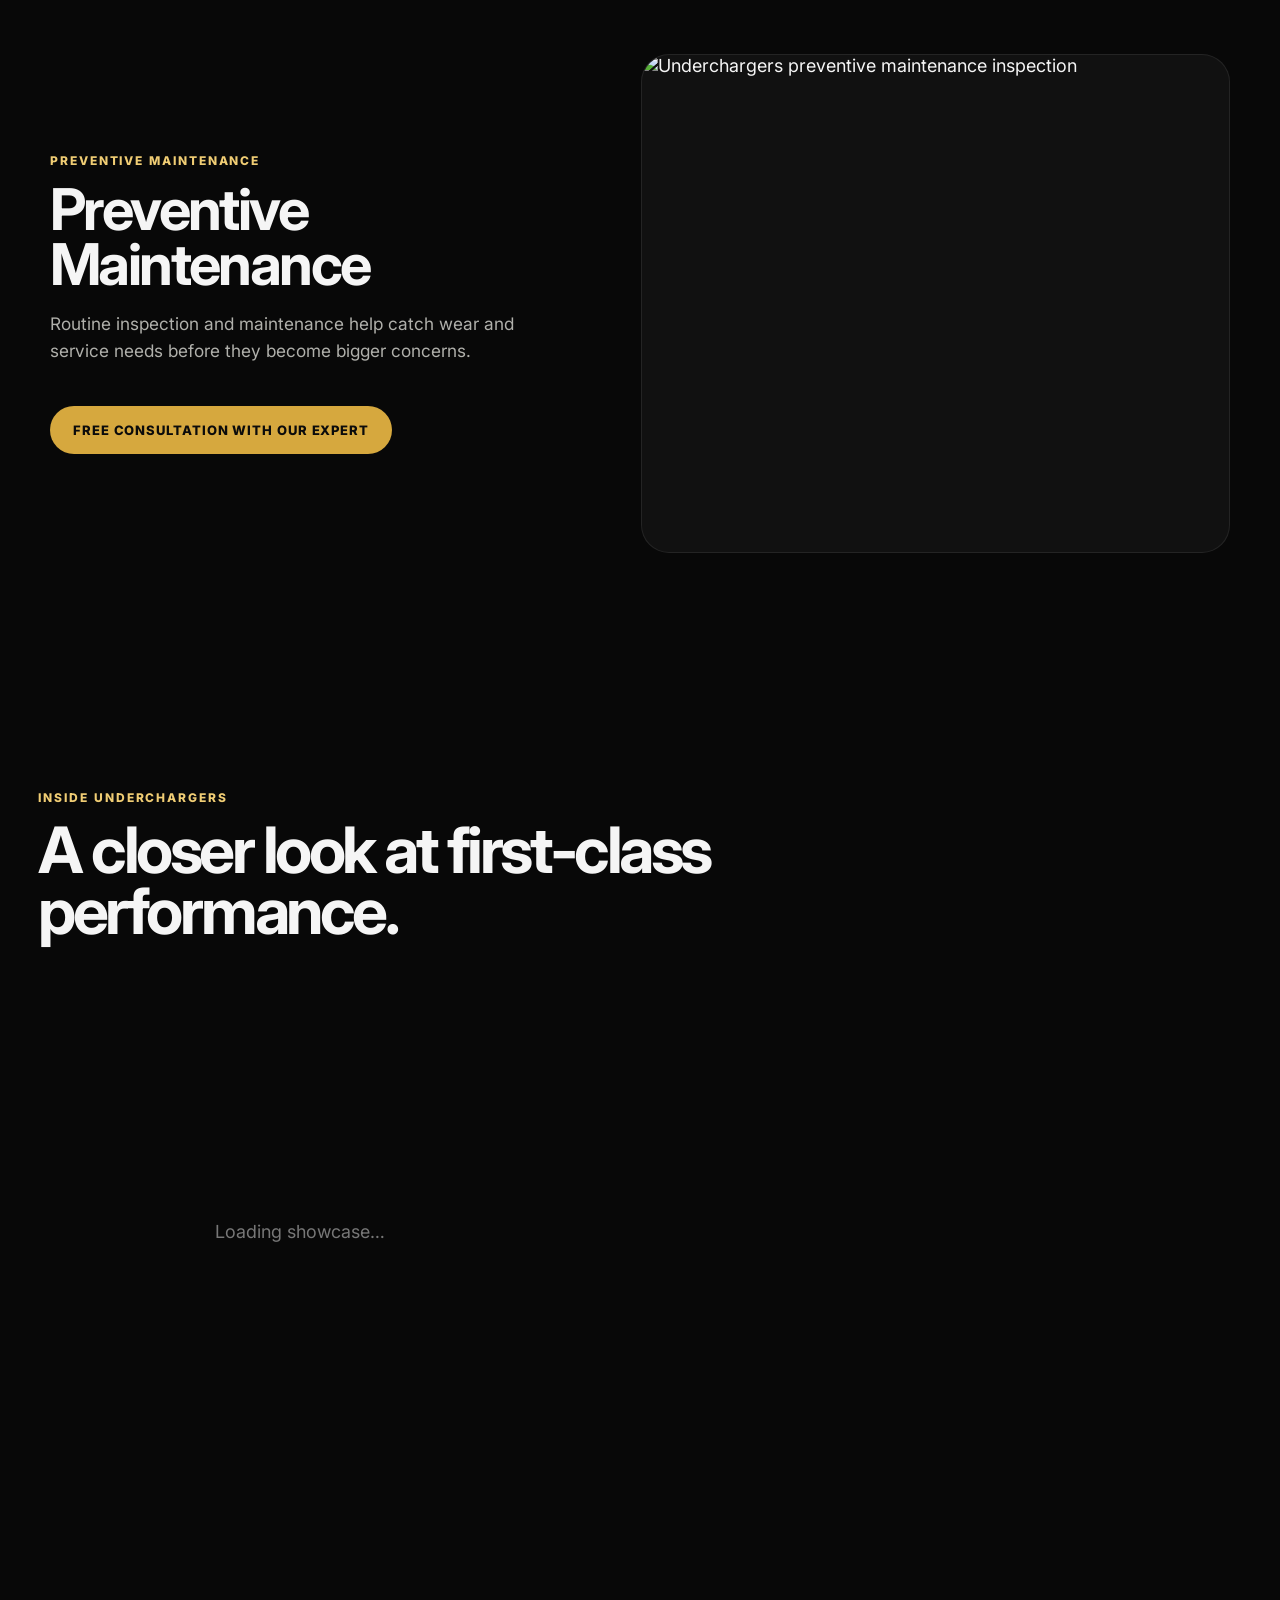
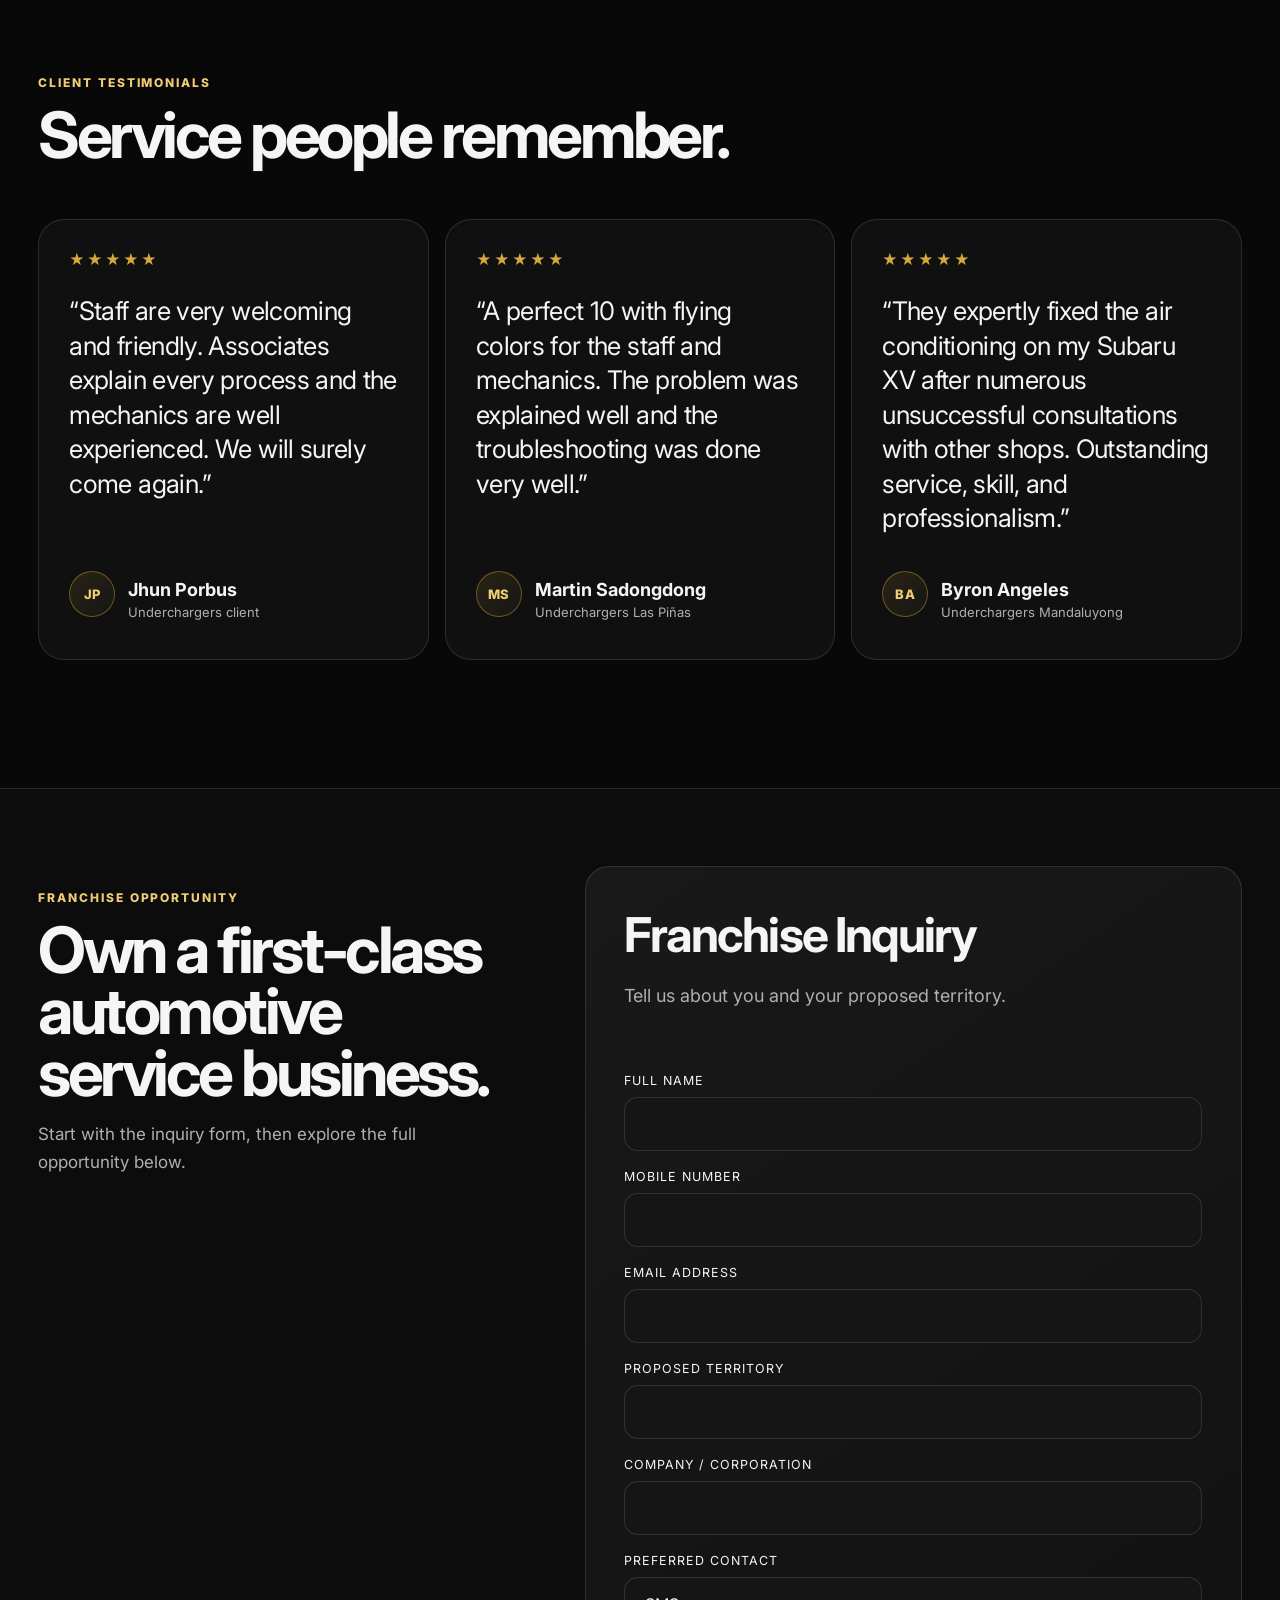
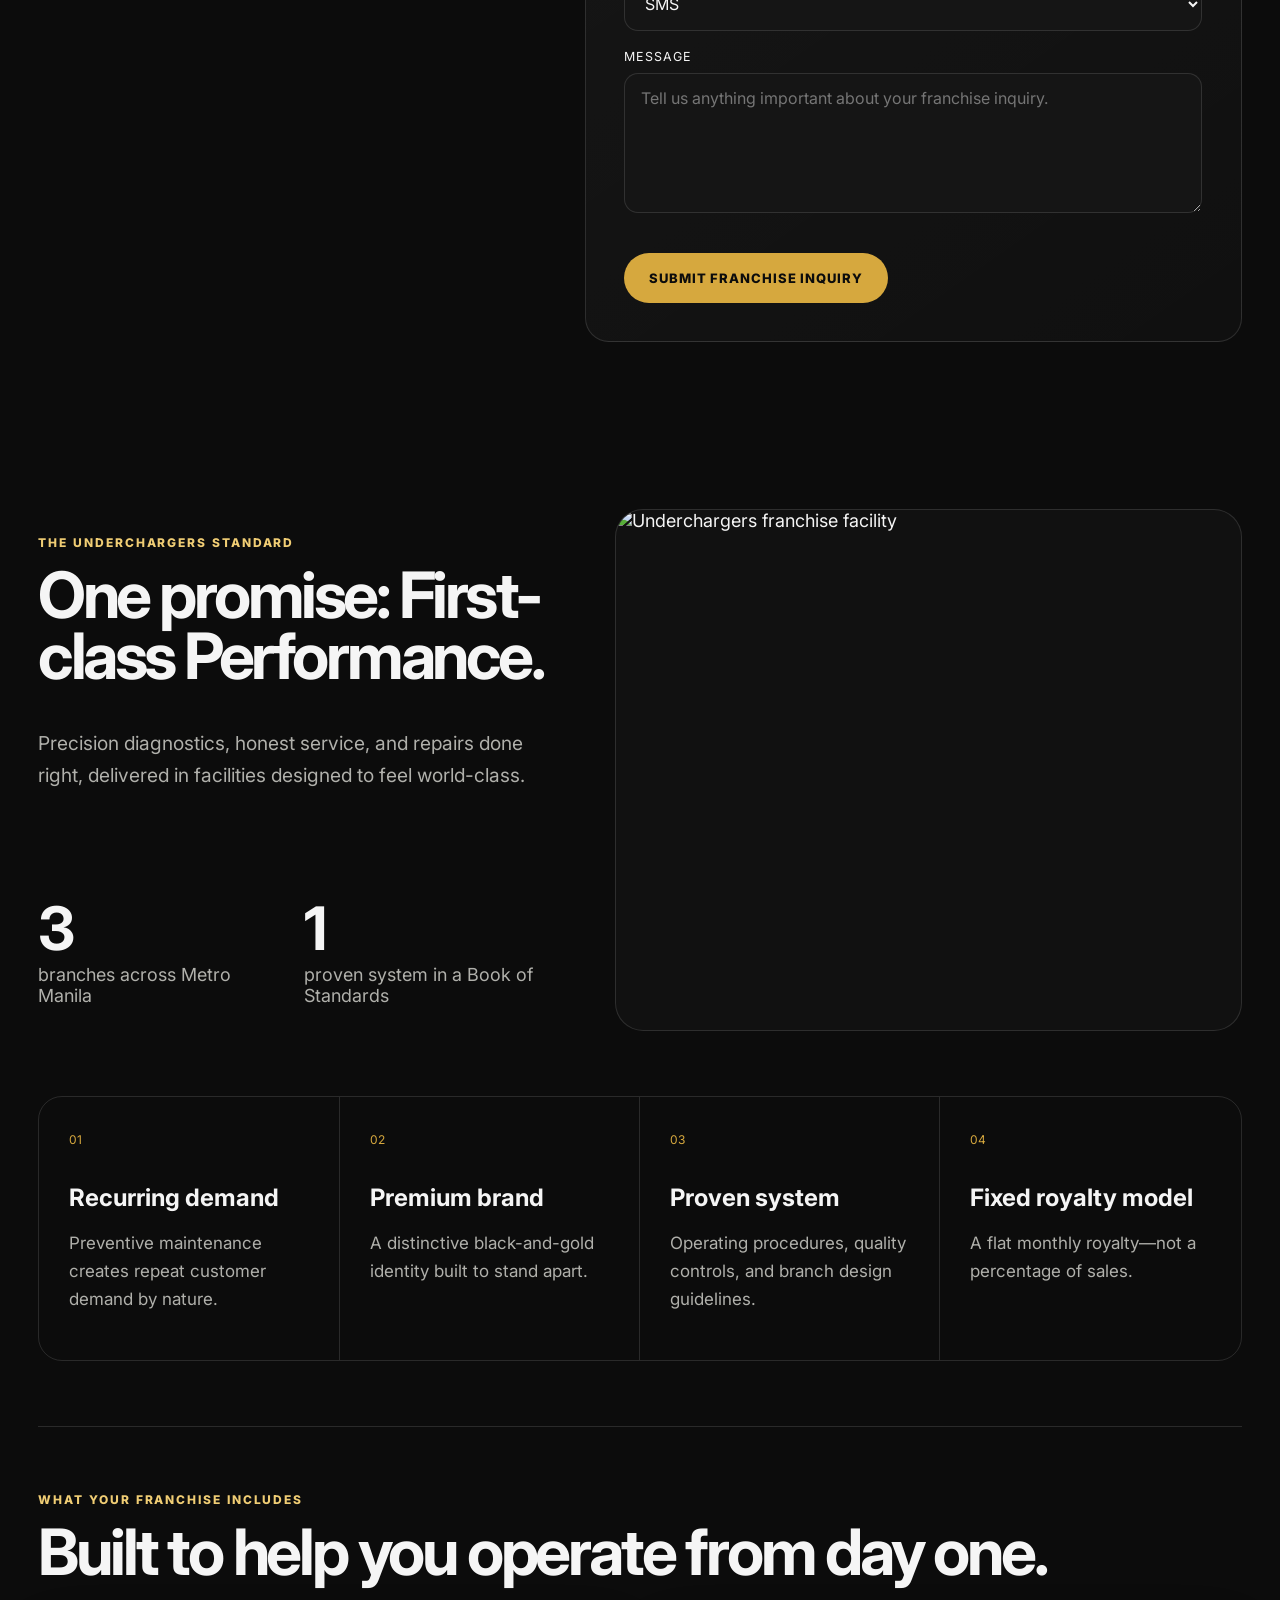
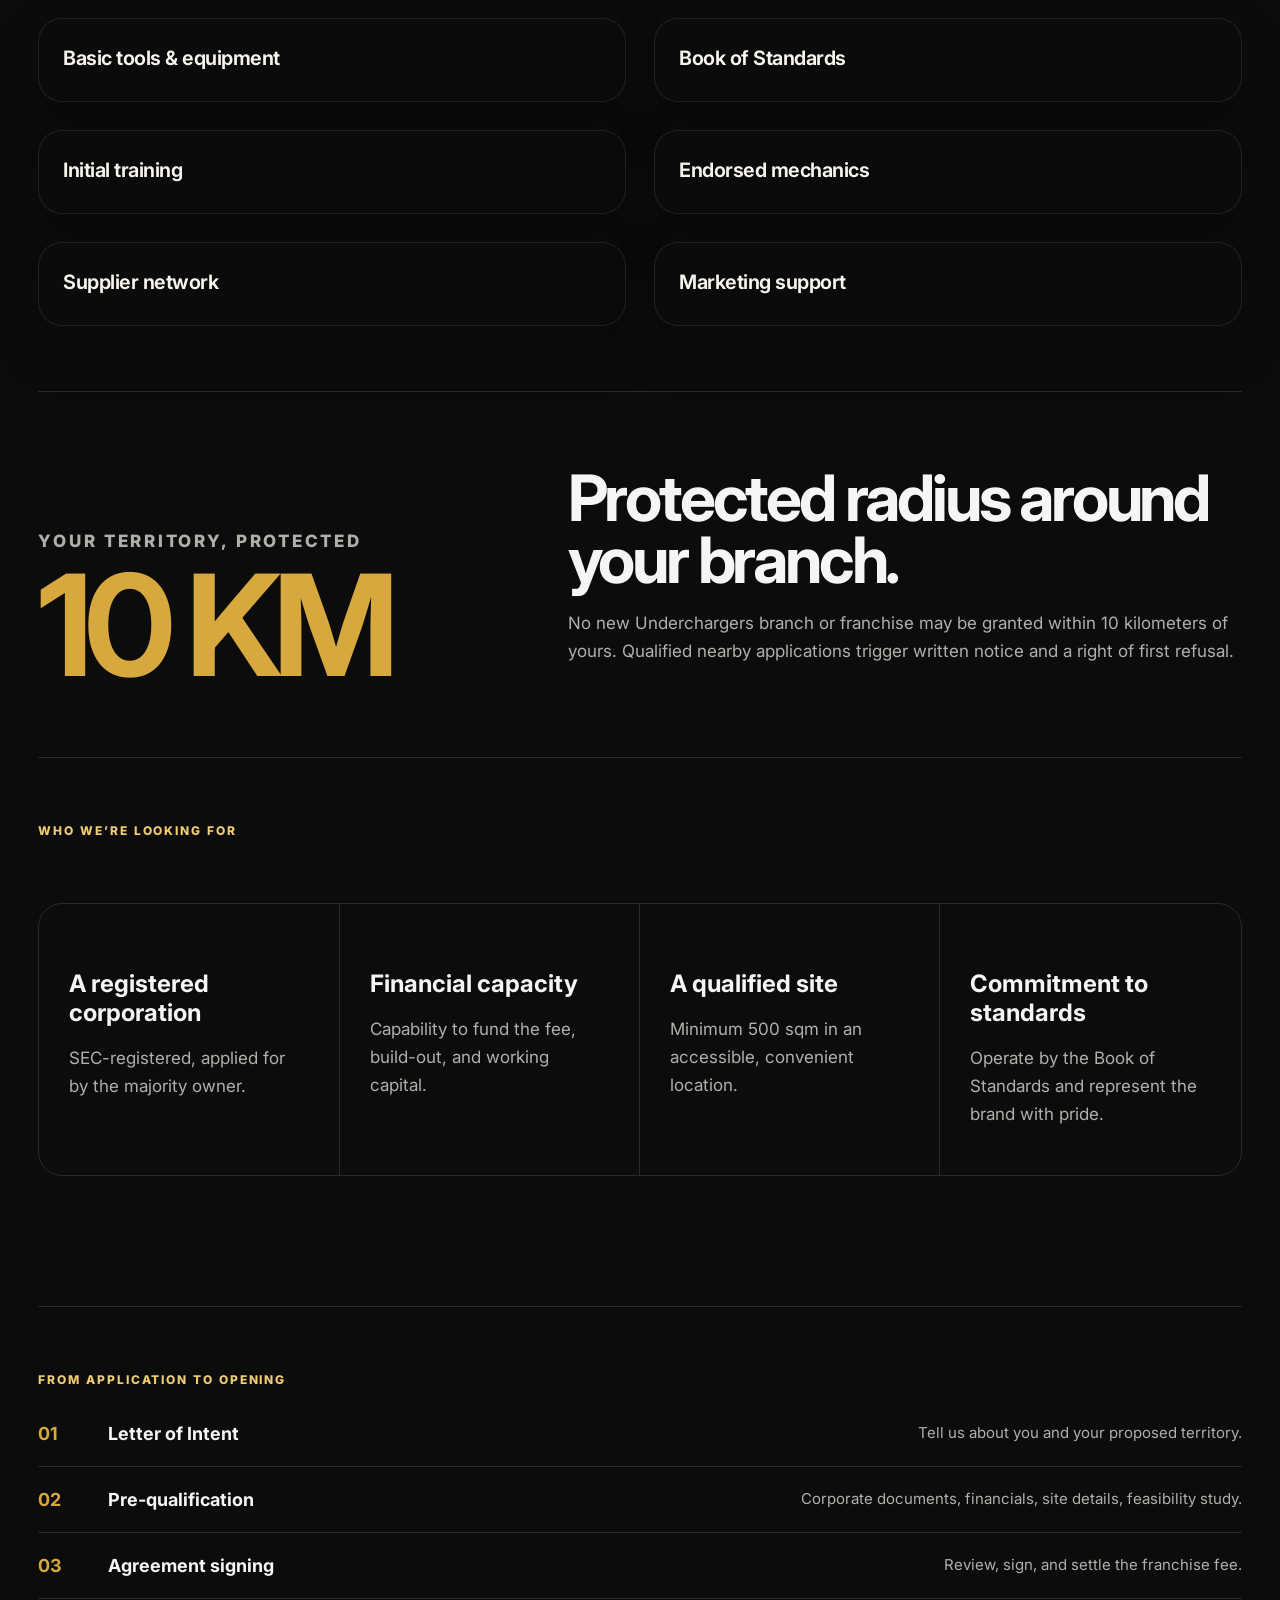
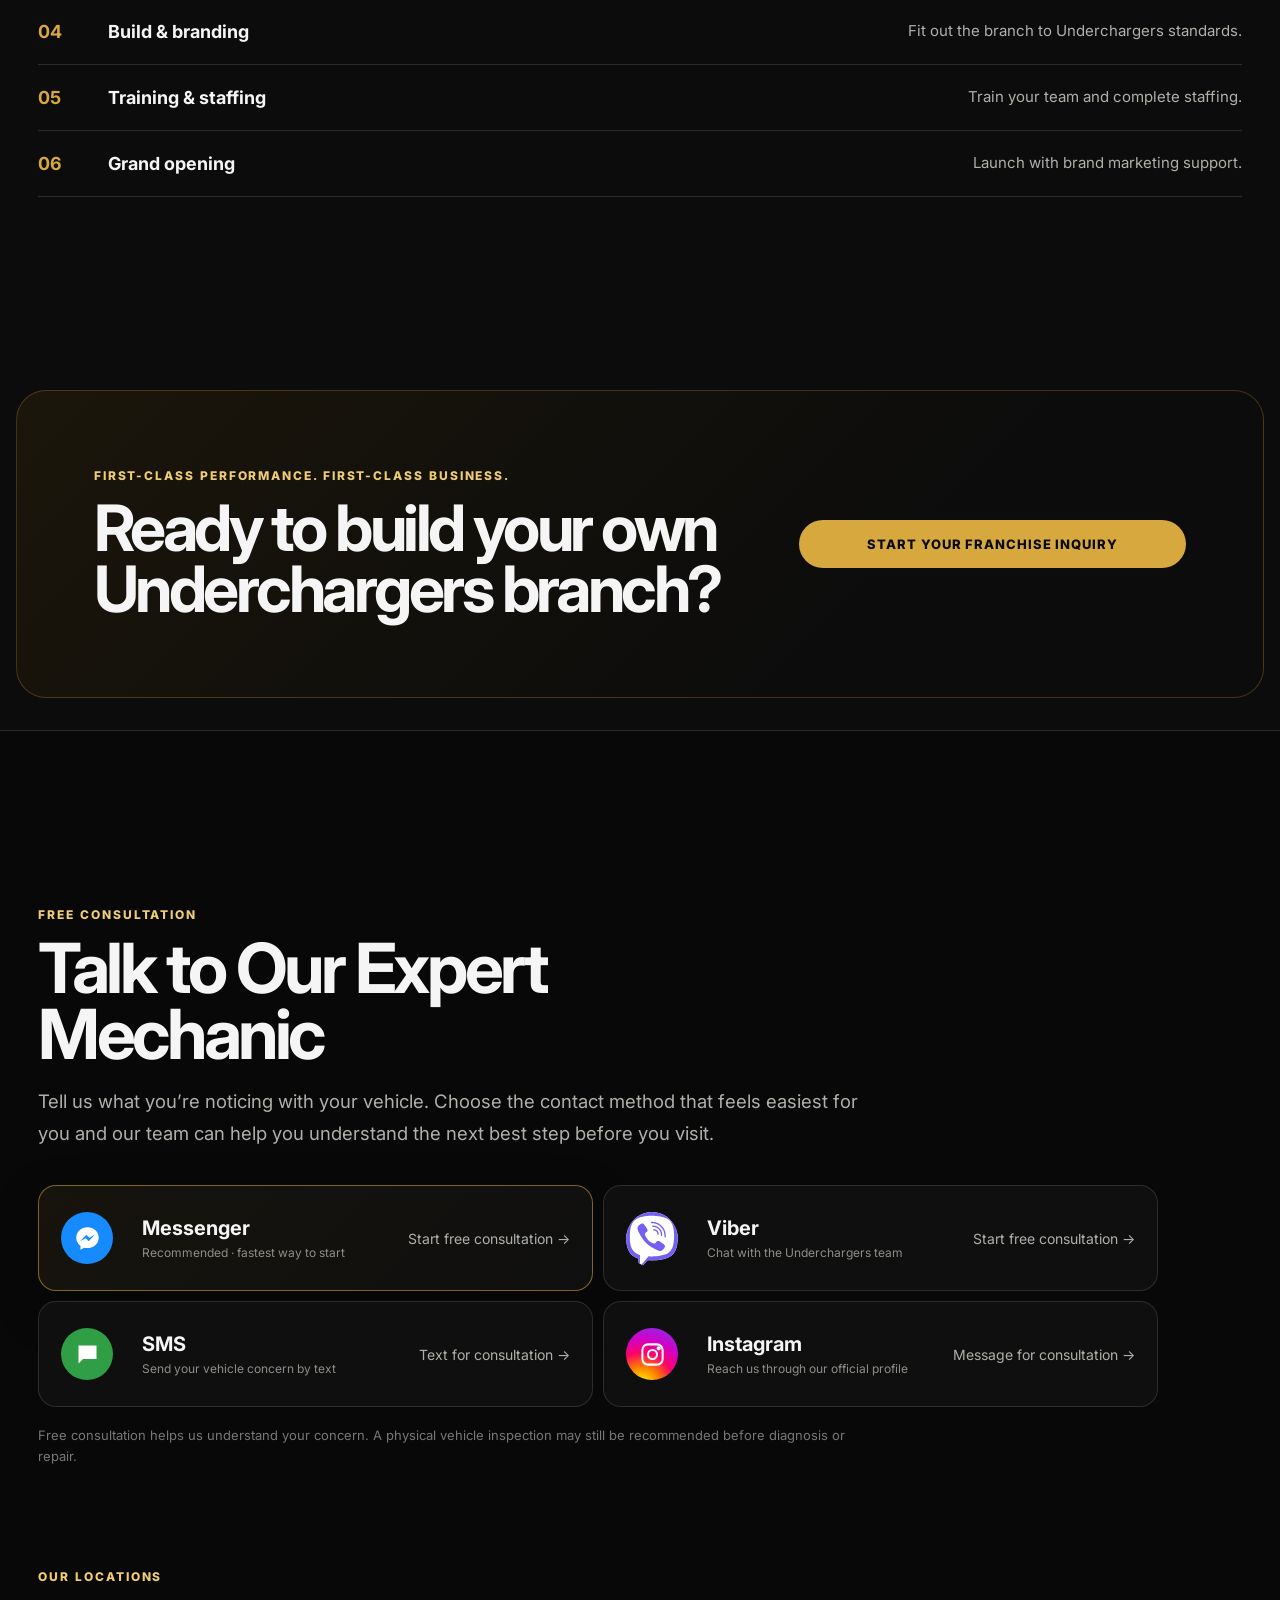
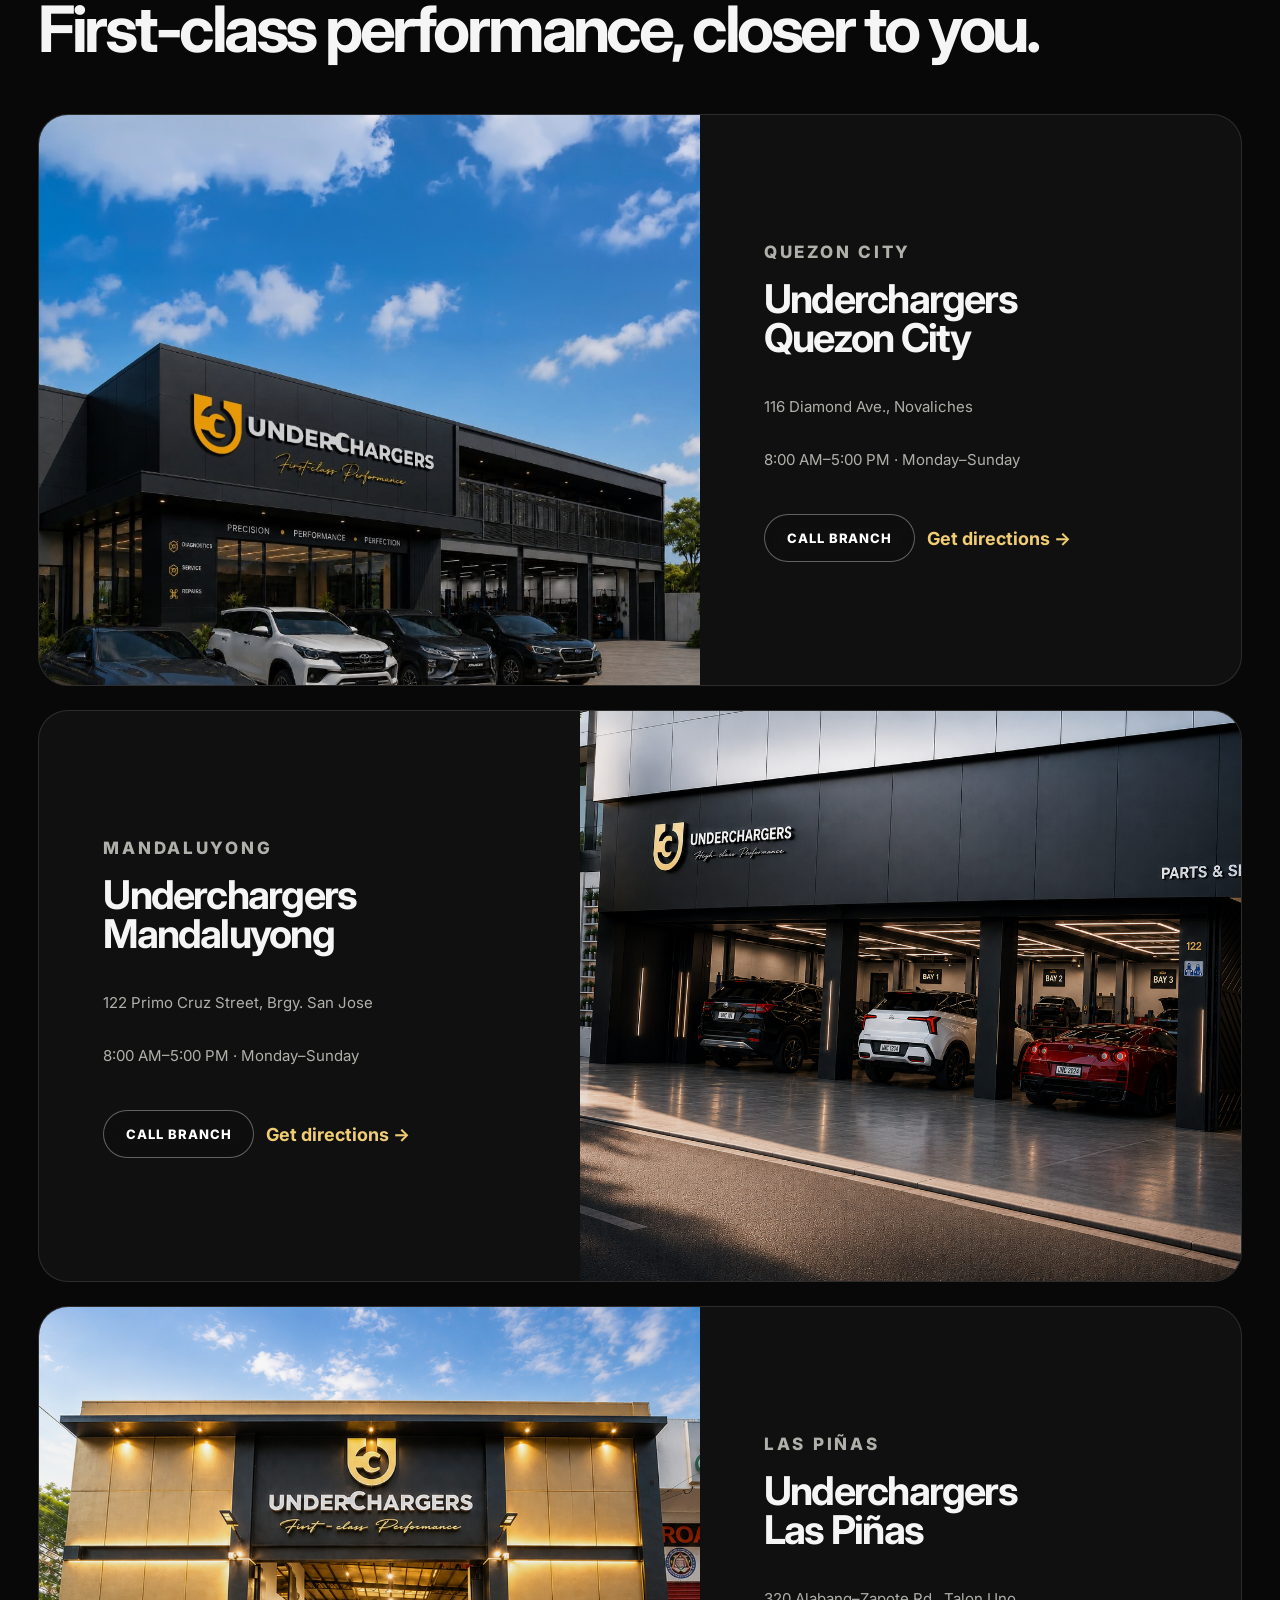
==== commit b4b4e82a: "Add files via upload" ====
--- a/index.html
+++ b/index.html
@@ -184,14 +184,14 @@
 </section>
 <section class="locations section" id="inquiry">
 <div class="contact-hub reveal consultation-hub">
-<p class="eyebrow">INQUIRY</p>
-<h2>FREE CONSULTATION WITH OUR EXPERT MECHANIC</h2>
+<p class="eyebrow">FREE CONSULTATION</p>
+<h2>Talk to Our Expert Mechanic</h2>
 <p class="consultation-lead">Tell us what you’re noticing with your vehicle. Choose the contact method that feels easiest for you and our team can help you understand the next best step before you visit.</p>
 <div class="contact-list consultation-channels" aria-label="Preferred contact options">
 <a class="primary-channel" data-channel="messenger" data-source="free_consultation_messenger" data-cta="preferred_contact" href="/message/?source=free_consultation_messenger"><span class="channel-icon brand-messenger" aria-hidden="true"><svg viewBox="0 0 24 24"><path d="M12 2C6.477 2 2 6.145 2 11.258c0 2.913 1.454 5.51 3.727 7.207V22l3.404-1.87c.91.25 1.873.386 2.869.386 5.523 0 10-4.145 10-9.258S17.523 2 12 2Zm.994 12.467-2.547-2.717-4.973 2.717 5.47-5.807 2.61 2.717 4.91-2.717-5.47 5.807Z"/></svg></span><span class="channel-copy"><strong>Messenger</strong><small>Recommended · fastest way to start</small></span><em>Start free consultation →</em></a>
-<a data-channel="viber" href="#"><span class="channel-icon brand-viber" aria-hidden="true"><img src="/assets/icons/viber.svg" alt="" /></span><span class="channel-copy"><strong>Viber</strong><small>Chat with the Underchargers team</small></span><em>Start free consultation →</em></a>
-<a data-channel="sms" href="#"><span class="channel-icon brand-sms" aria-hidden="true"><svg viewBox="0 0 24 24"><path d="M4 4h16v12H8l-4 4V4Z"/><path d="M7 8h10M7 12h7"/></svg></span><span class="channel-copy"><strong>SMS</strong><small>Send your vehicle concern by text</small></span><em>Text for consultation →</em></a>
-<a data-channel="instagram" href="#"><span class="channel-icon brand-instagram" aria-hidden="true"><svg viewBox="0 0 24 24"><rect x="3" y="3" width="18" height="18" rx="5"/><circle cx="12" cy="12" r="4"/><circle cx="17.5" cy="6.5" r="1"/></svg></span><span class="channel-copy"><strong>Instagram</strong><small>Reach us through our official profile</small></span><em>Message for consultation →</em></a>
+<a data-channel="viber" href="https://www.viber.com/"><span class="channel-icon brand-viber" aria-hidden="true"><img src="/assets/icons/viber.svg" alt="" /></span><span class="channel-copy"><strong>Viber</strong><small>Chat with the Underchargers team</small></span><em>Start free consultation →</em></a>
+<a data-channel="sms" href="sms:+639174007131?body=Hi%20Underchargers%2C%20I%20have%20an%20inquiry%20about%20my%20vehicle."><span class="channel-icon brand-sms" aria-hidden="true"><svg viewBox="0 0 24 24"><path d="M4 4h16v12H8l-4 4V4Z"/><path d="M7 8h10M7 12h7"/></svg></span><span class="channel-copy"><strong>SMS</strong><small>Send your vehicle concern by text</small></span><em>Text for consultation →</em></a>
+<a data-channel="instagram" href="https://www.instagram.com/underchargers/"><span class="channel-icon brand-instagram" aria-hidden="true"><svg viewBox="0 0 24 24"><rect x="3" y="3" width="18" height="18" rx="5"/><circle cx="12" cy="12" r="4"/><circle cx="17.5" cy="6.5" r="1"/></svg></span><span class="channel-copy"><strong>Instagram</strong><small>Reach us through our official profile</small></span><em>Message for consultation →</em></a>
 </div>
 <p class="consultation-note">Free consultation helps us understand your concern. A physical vehicle inspection may still be recommended before diagnosis or repair.</p>
 </div>
@@ -202,7 +202,7 @@
 </section>
 
 <section class="book section" id="book-now">
-<div class="section-title booking-opener reveal"><p class="eyebrow">BOOK YOUR VISIT</p><h2>Schedule your visit and we’ll assign a dedicated mechanic and Service Advisor.</h2></div>
+<div class="section-title booking-opener reveal"><p class="eyebrow">BOOK YOUR VISIT</p><h2>Schedule your visit so we can assign a dedicated mechanic and Service Advisor for your vehicle.</h2></div>
 <div class="booking-flow reveal" id="booking-flow">
 <section class="booking-step active" data-step="1">
 <div class="step-head"><span>01</span><div><p class="eyebrow">STEP ONE</p><h3>Choose your branch.</h3></div></div>
@@ -227,11 +227,20 @@
 <input id="booking-branch" name="branch" type="hidden"/>
 <input id="booking-date" name="date" type="hidden"/>
 <div class="vertical-field-group"><label>Full Name<input autocomplete="name" name="name" required=""/></label><label>Contact Number<input autocomplete="tel" inputmode="tel" name="phone" required=""/></label><label>Email<input autocomplete="email" name="email" type="email"/></label><label>Vehicle Year &amp; Model<input name="vehicle" placeholder="e.g. 2020 Toyota Vios" required=""/></label><label>Plate Number<input autocapitalize="characters" autocomplete="off" name="plate" placeholder="e.g. ABC 1234" required=""/></label><label>Service<select name="service" required=""><option value="">Select service</option><option>Engine</option><option>Electrical</option><option>Error Scan</option><option>Underchassis</option><option>Air Conditioning</option><option>PMS</option></select></label><label class="span-2">Vehicle Concern<textarea name="concern" placeholder="Tell us what you’re experiencing." required="" rows="4"></textarea></label></div>
-<button class="btn btn-gold submit-btn" type="submit">Request Appointment</button><p aria-live="polite" class="form-note" id="booking-note"></p>
+<button class="btn btn-gold submit-btn" type="submit">BOOK YOUR VISIT</button><p aria-live="polite" class="form-note" id="booking-note"></p>
 </form>
 </section>
 </div>
 </section>
+
+<div class="booking-confirmation-modal" id="booking-confirmation-modal" role="dialog" aria-modal="true" aria-hidden="true" aria-labelledby="booking-confirmation-title" aria-describedby="booking-confirmation-description">
+  <div class="booking-confirmation-panel" role="document" tabindex="-1">
+    <button class="booking-confirmation-close" id="booking-confirmation-close" type="button" aria-label="Close booking confirmation"><span aria-hidden="true">×</span></button>
+    <h2 id="booking-confirmation-title">ONE LAST STEP</h2>
+    <p id="booking-confirmation-description">Your appointment includes a ₱2,000 Vehicle Checkup Fee, which is fully waived when you proceed with the recommended repair or service.</p>
+    <button class="btn btn-gold booking-confirmation-submit" id="booking-confirmation-submit" type="button">CONFIRM MY VISIT</button>
+  </div>
+</div>
 
 <section class="be-one section" id="be-one">
   <div class="be-one-copy reveal">
--- a/styles.css
+++ b/styles.css
@@ -1431,3 +1431,127 @@
 
 /* Review patch — keep the approved longer consultation CTA inside mobile cards */
 @media(max-width:820px){.service-story .service-cta{width:100%;max-width:100%;white-space:normal;text-align:center;line-height:1.25;padding:12px 18px}}
+
+
+/* LATEST PATCH — responsive branch typography + booking confirmation modal */
+.branch-copy h3{
+  font-size:clamp(36px,3.1vw,54px)!important;
+  line-height:.98!important;
+  letter-spacing:-.045em!important;
+  overflow-wrap:normal!important;
+  word-break:normal!important;
+  hyphens:none!important;
+  text-wrap:balance;
+  max-width:100%;
+}
+.branch-copy>p:not(.eyebrow){
+  font-size:clamp(15px,1.15vw,18px)!important;
+  line-height:1.55!important;
+}
+@media(max-width:1100px) and (min-width:821px){
+  .branch-copy{padding:clamp(28px,3.2vw,40px)!important}
+  .branch-copy h3{font-size:clamp(34px,3.7vw,44px)!important}
+  .branch-copy>p:not(.eyebrow){font-size:clamp(15px,1.5vw,17px)!important}
+}
+@media(max-width:820px){
+  .branch-copy h3{font-size:clamp(36px,10vw,50px)!important}
+  .branch-copy>p:not(.eyebrow){font-size:clamp(15px,4.2vw,18px)!important}
+}
+@media(max-width:390px){
+  .branch-copy h3{font-size:clamp(34px,10.2vw,40px)!important}
+}
+
+body.booking-modal-open{overflow:hidden!important}
+.booking-confirmation-modal{
+  position:fixed;
+  inset:0;
+  z-index:10050;
+  display:grid;
+  place-items:center;
+  padding:max(16px,env(safe-area-inset-top)) max(16px,env(safe-area-inset-right)) max(16px,env(safe-area-inset-bottom)) max(16px,env(safe-area-inset-left));
+  background:rgba(0,0,0,.82);
+  backdrop-filter:blur(12px);
+  -webkit-backdrop-filter:blur(12px);
+  opacity:0;
+  visibility:hidden;
+  pointer-events:none;
+  overflow-y:auto;
+  overscroll-behavior:contain;
+  transition:opacity .2s ease,visibility .2s ease;
+}
+.booking-confirmation-modal.is-open{
+  opacity:1;
+  visibility:visible;
+  pointer-events:auto;
+}
+.booking-confirmation-panel{
+  position:relative;
+  width:min(620px,100%);
+  max-height:calc(100dvh - 32px);
+  overflow:auto;
+  overscroll-behavior:contain;
+  border:1px solid rgba(255,255,255,.14);
+  border-radius:28px;
+  background:linear-gradient(145deg,#151515,#0d0d0d);
+  box-shadow:0 30px 100px rgba(0,0,0,.62);
+  padding:clamp(30px,5vw,52px);
+}
+.booking-confirmation-panel h2{
+  max-width:500px;
+  margin:0 56px 18px 0;
+  font-size:clamp(34px,5vw,54px);
+  line-height:.95;
+  letter-spacing:-.045em;
+}
+.booking-confirmation-panel>p{
+  margin:0;
+  max-width:510px;
+  color:#c8c8c3;
+  font-size:clamp(16px,1.5vw,19px);
+  line-height:1.65;
+}
+.booking-confirmation-close{
+  position:absolute;
+  top:12px;
+  right:12px;
+  width:44px;
+  height:44px;
+  min-width:44px;
+  min-height:44px;
+  display:grid;
+  place-items:center;
+  border:0;
+  border-radius:50%;
+  background:transparent;
+  color:rgba(255,255,255,.44);
+  cursor:pointer;
+  padding:0;
+}
+.booking-confirmation-close span{
+  display:block;
+  font-size:24px;
+  line-height:1;
+  transform:translateY(-1px);
+}
+.booking-confirmation-close:hover{color:rgba(255,255,255,.7);background:rgba(255,255,255,.04)}
+.booking-confirmation-close:focus-visible,.booking-confirmation-submit:focus-visible{
+  outline:2px solid var(--gold);
+  outline-offset:3px;
+}
+.booking-confirmation-submit{
+  width:100%;
+  margin-top:30px;
+  min-height:54px;
+}
+@media(max-width:430px){
+  .booking-confirmation-modal{place-items:center;padding:12px}
+  .booking-confirmation-panel{
+    width:100%;
+    max-height:calc(100dvh - 24px);
+    border-radius:22px;
+    padding:32px 20px 22px;
+  }
+  .booking-confirmation-panel h2{margin-right:42px;font-size:clamp(32px,10vw,42px)}
+  .booking-confirmation-panel>p{font-size:15px;line-height:1.6}
+  .booking-confirmation-submit{min-height:52px;padding-inline:16px;font-size:12px}
+}
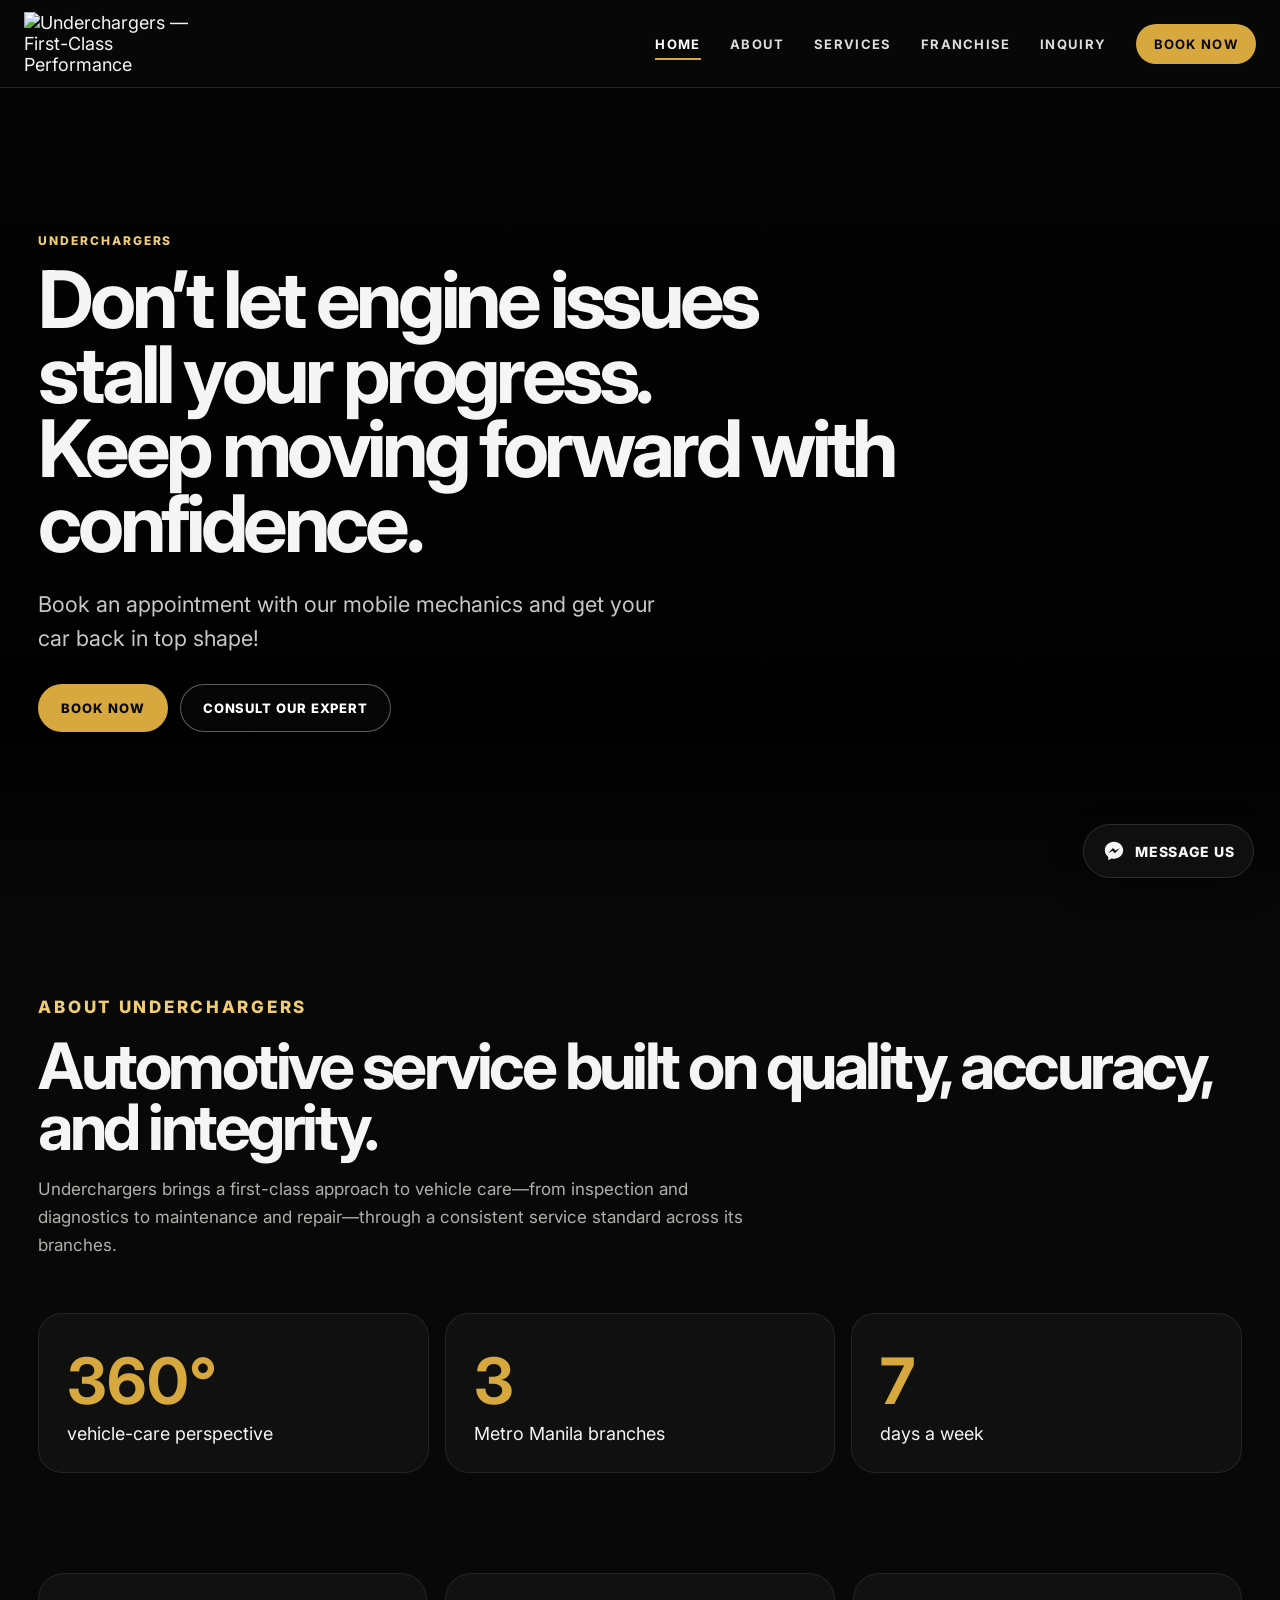
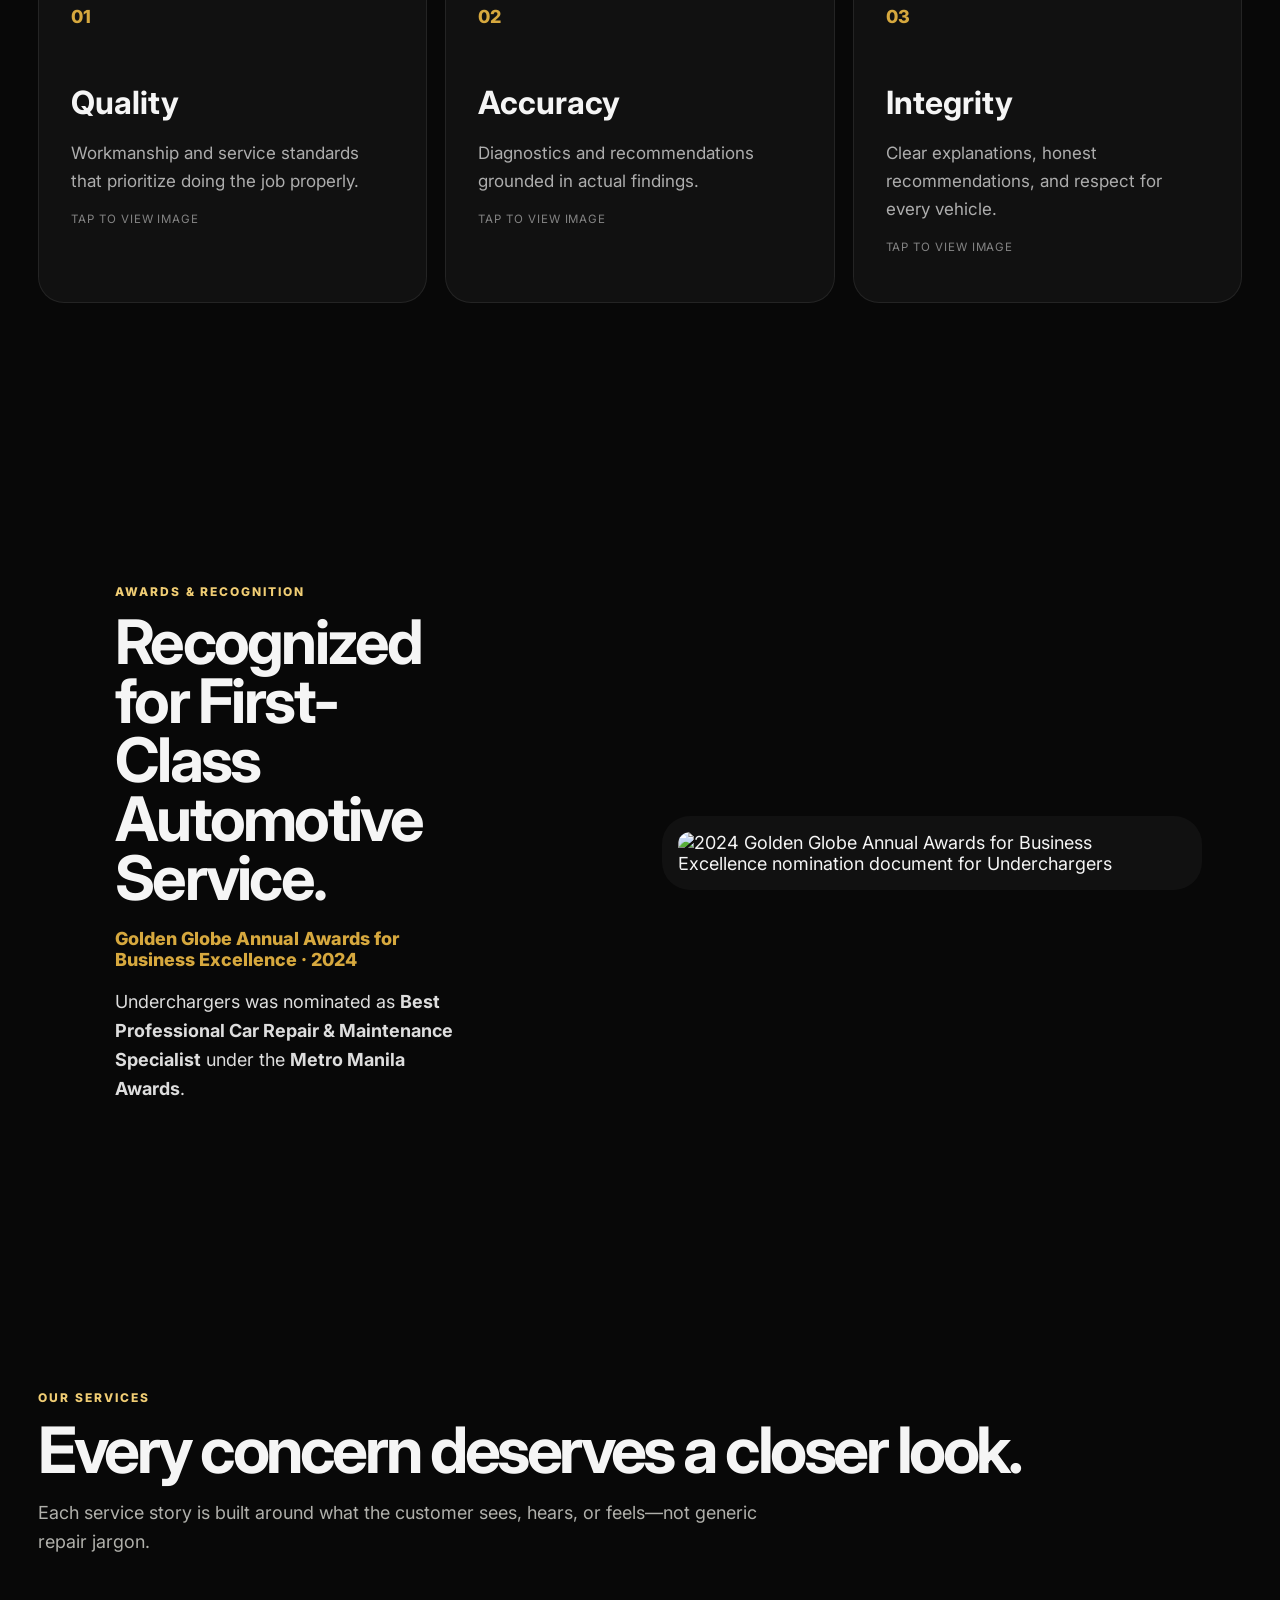
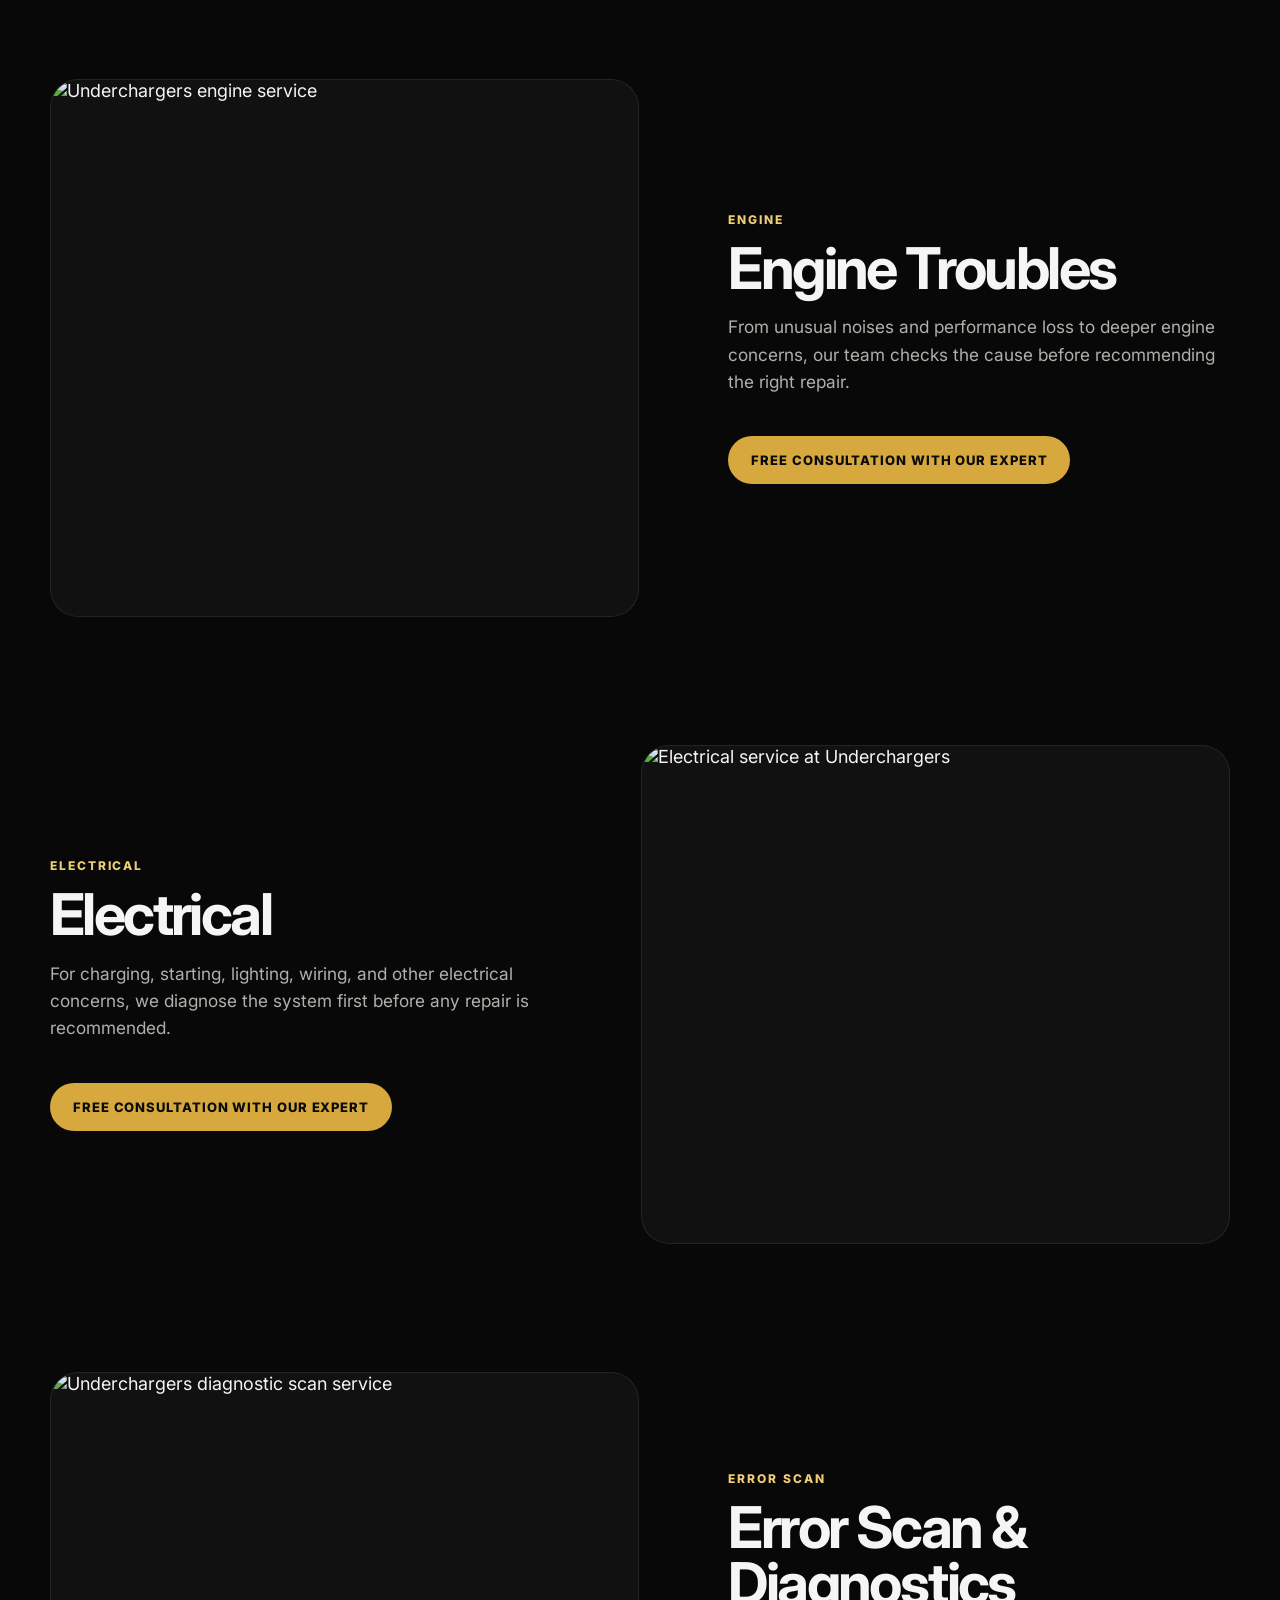
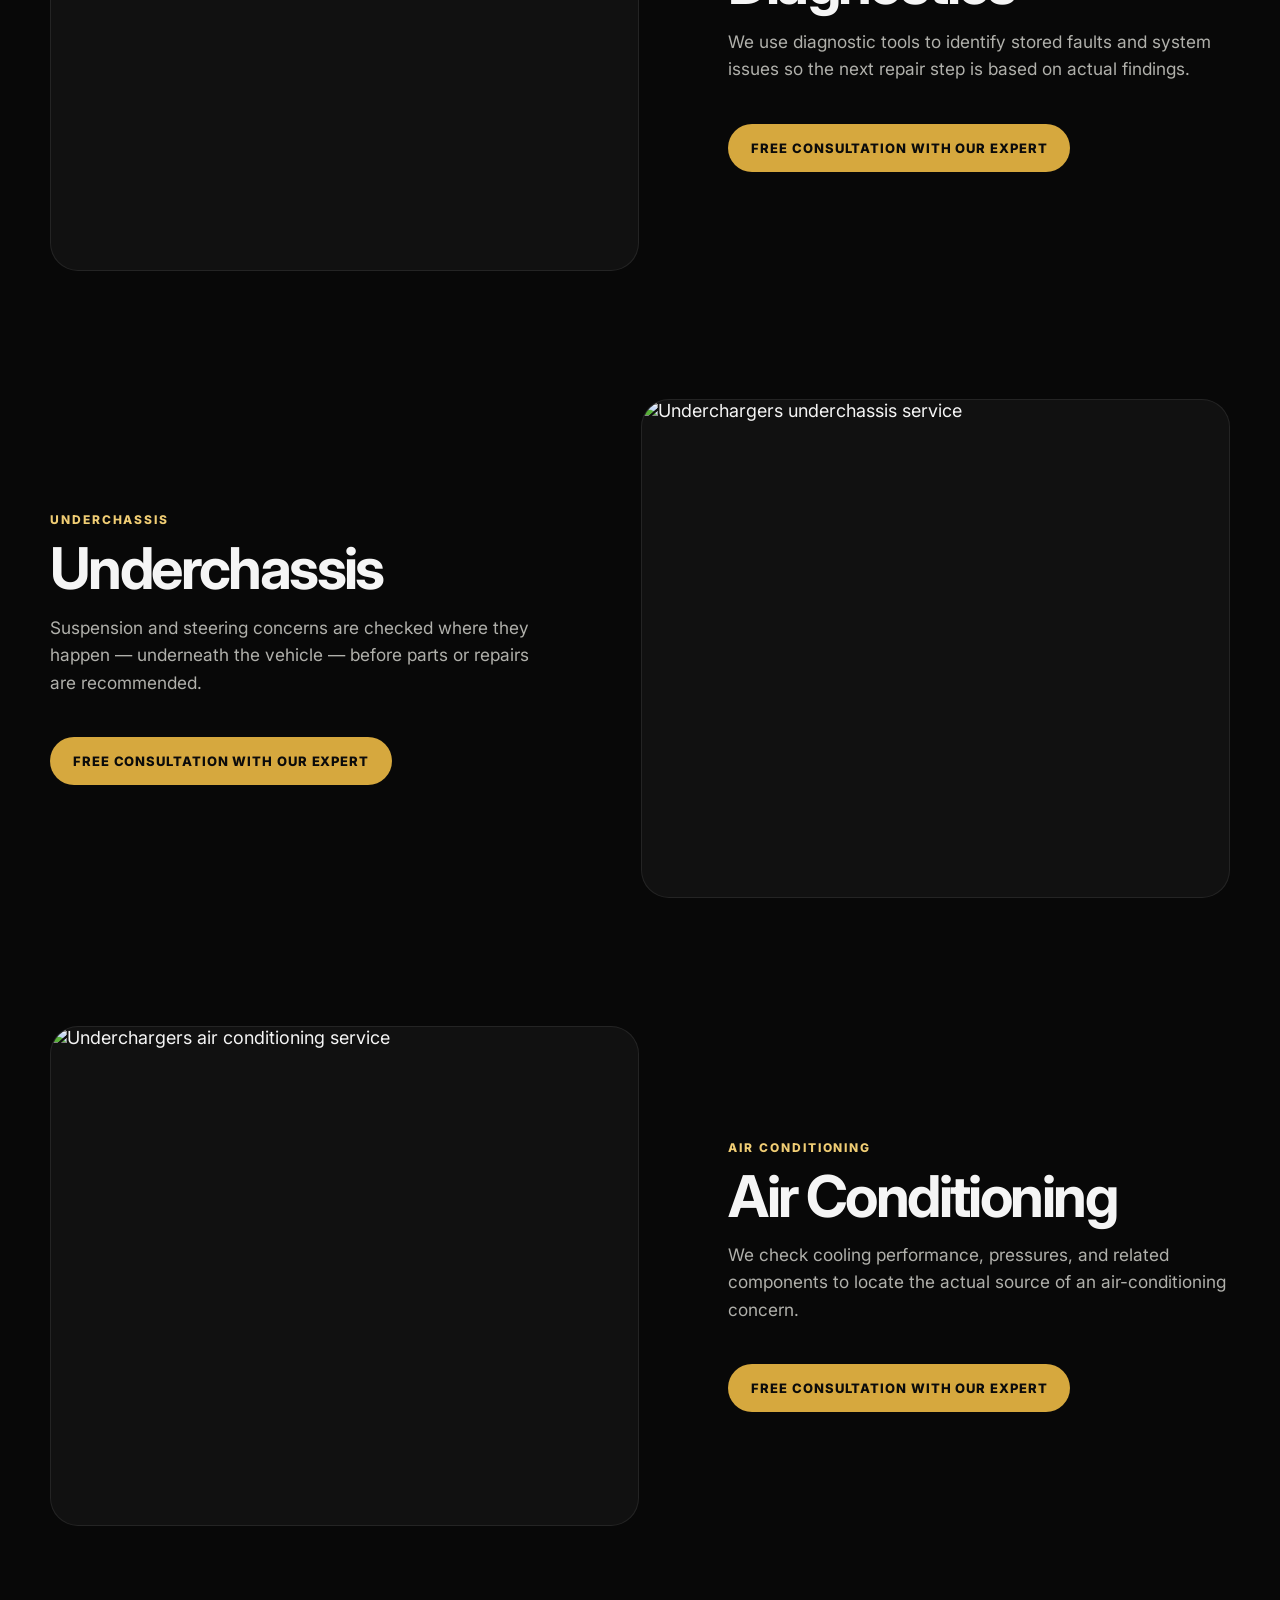
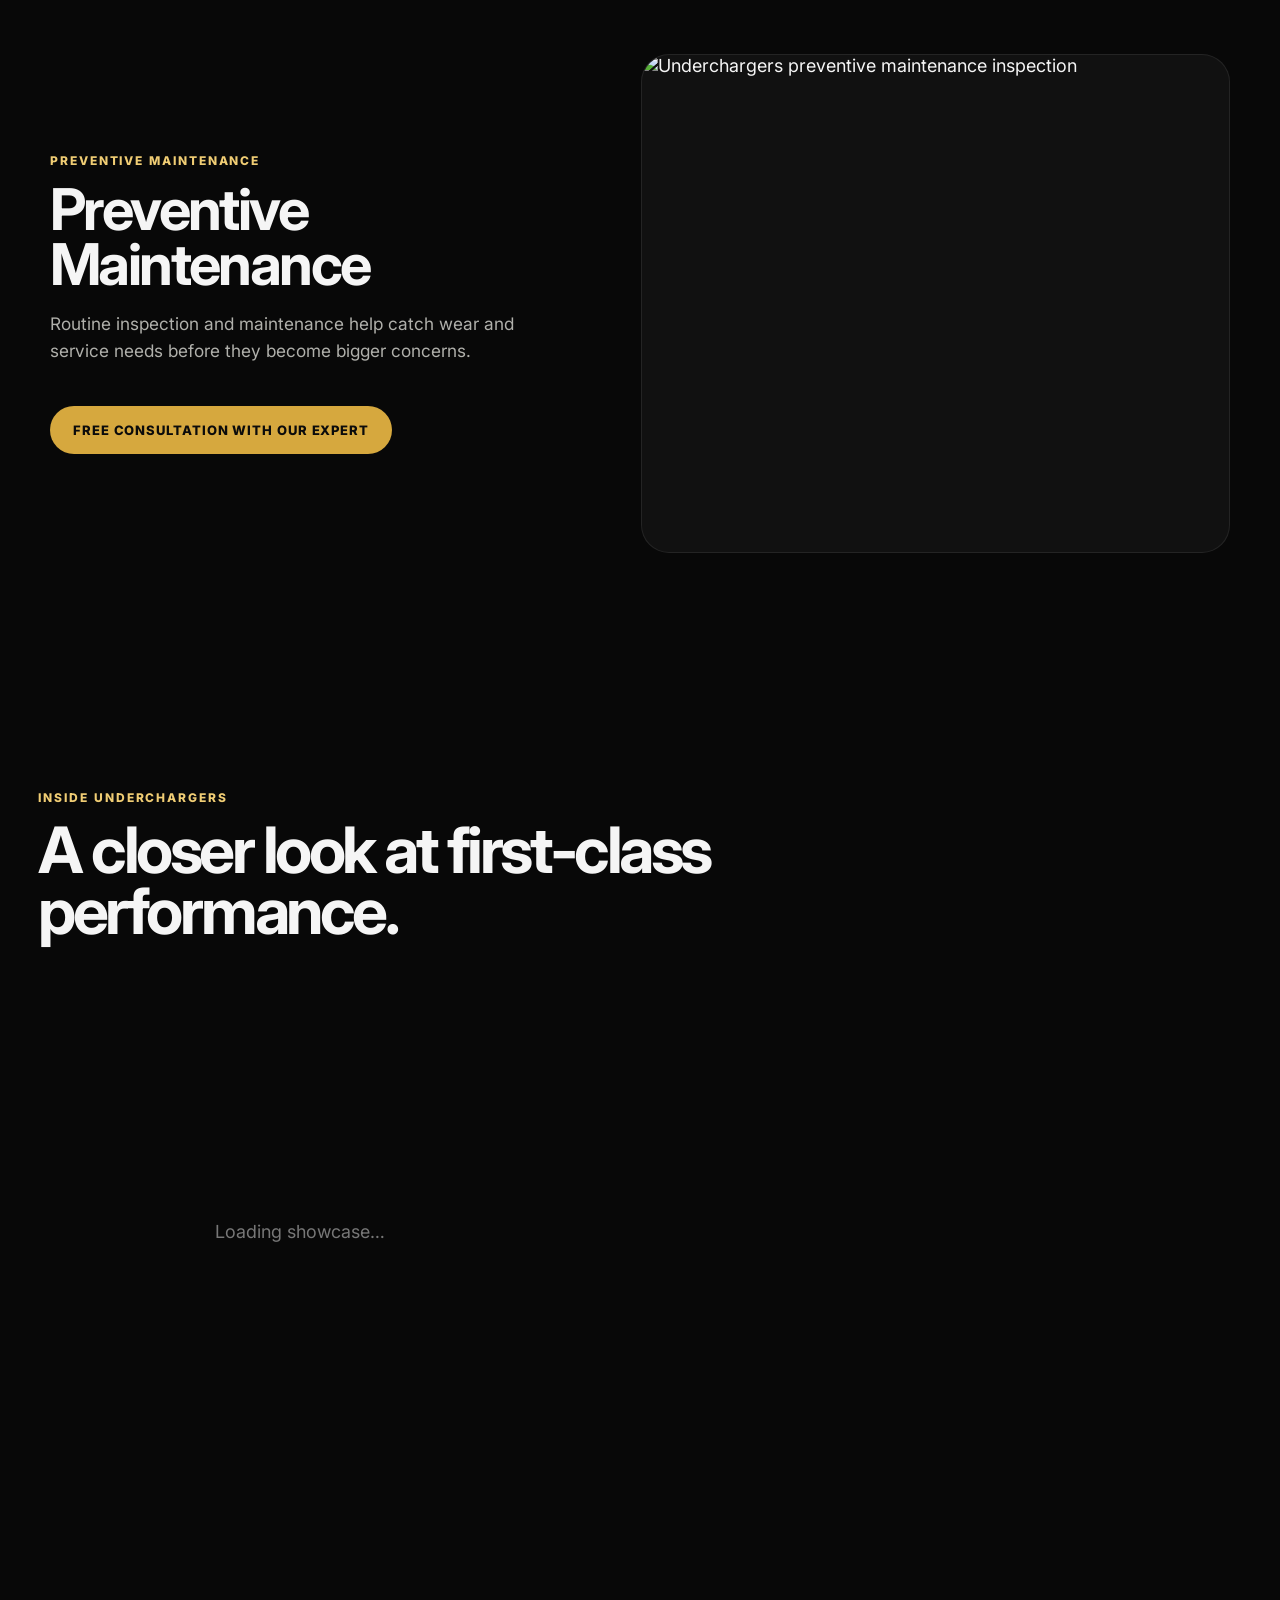
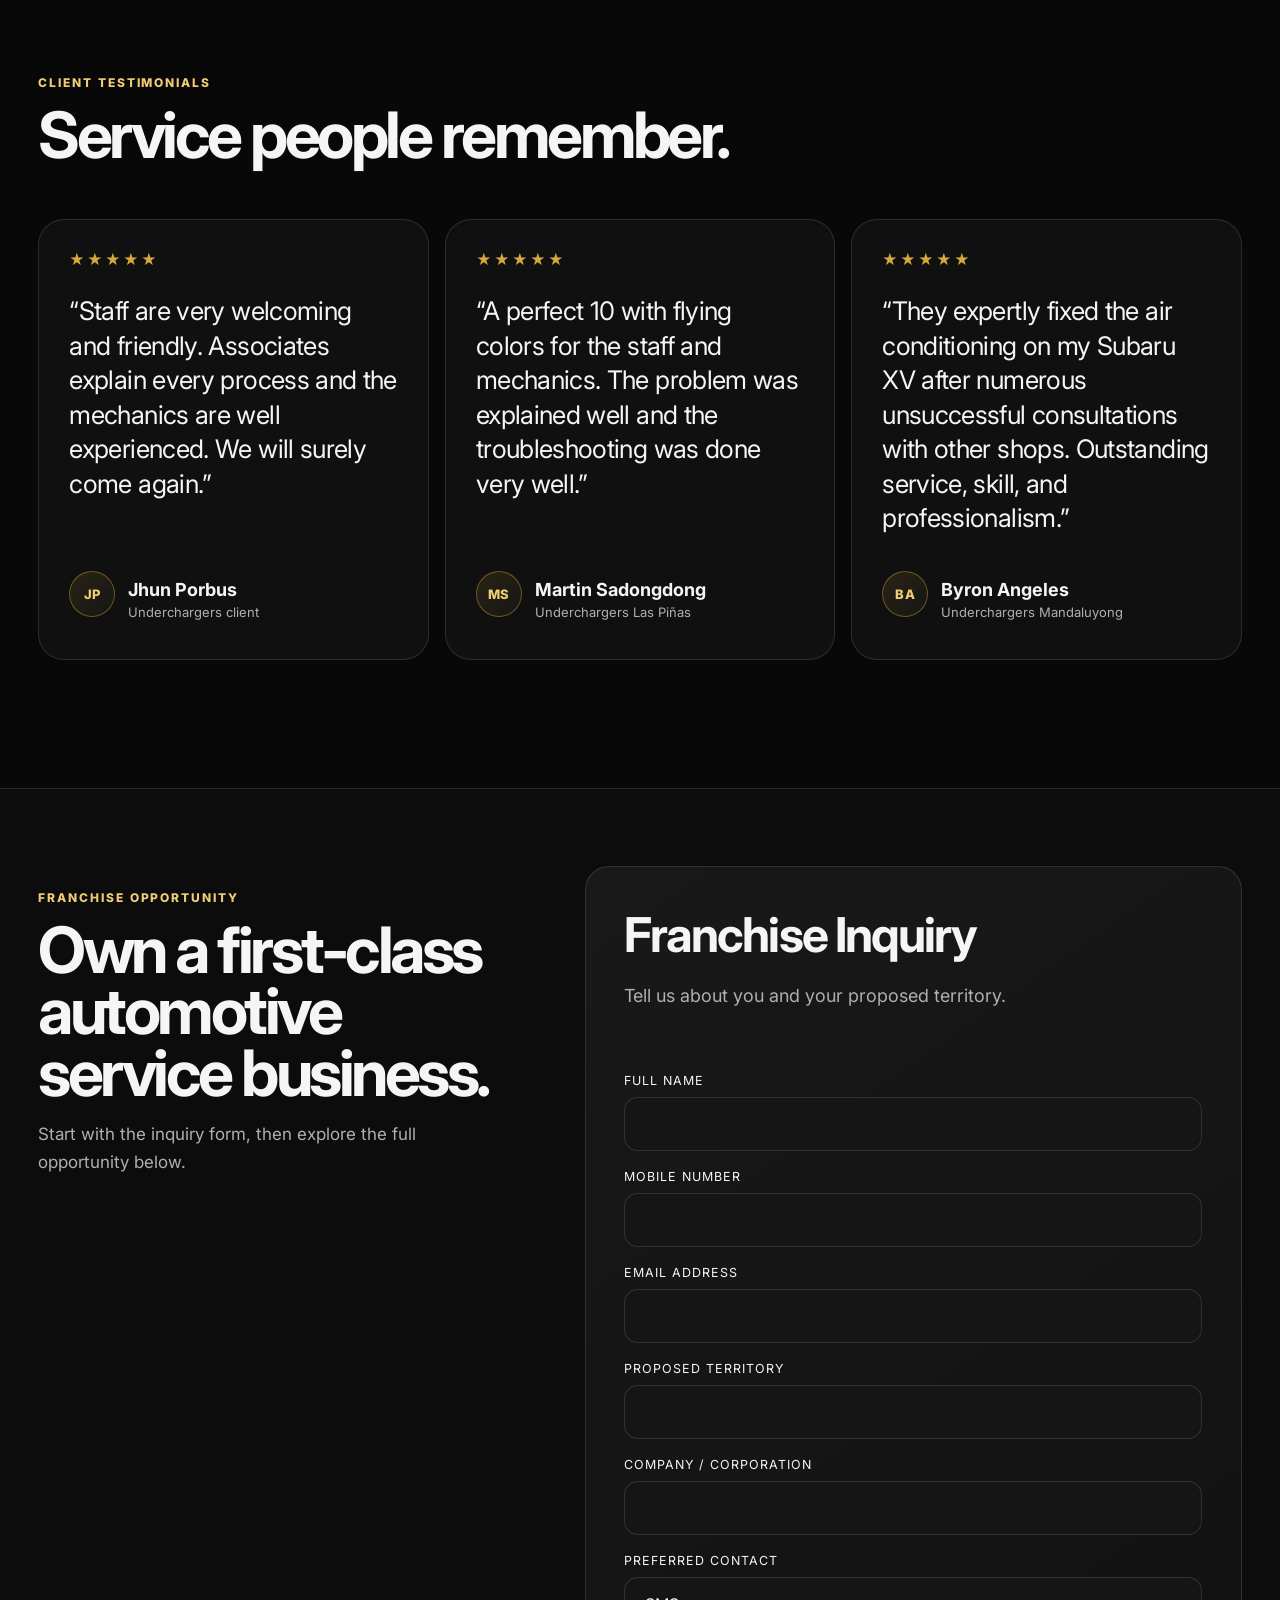
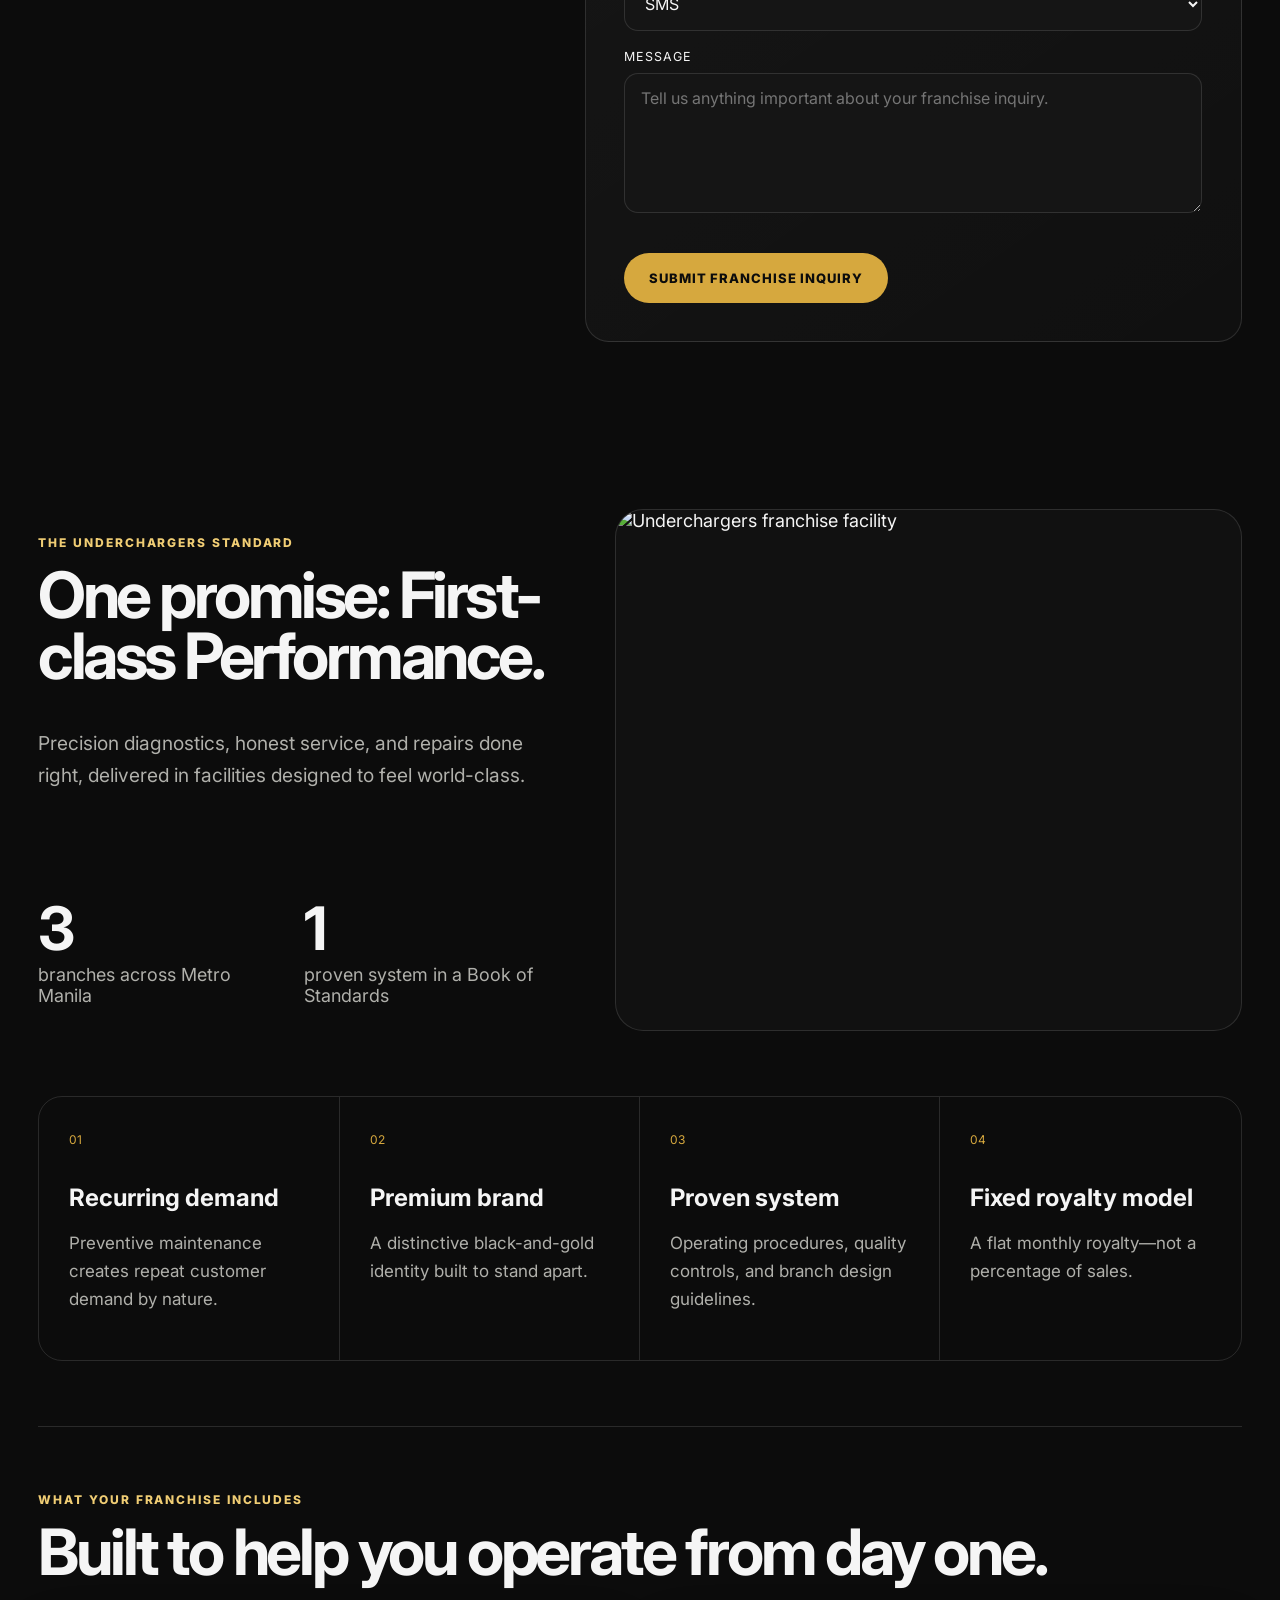
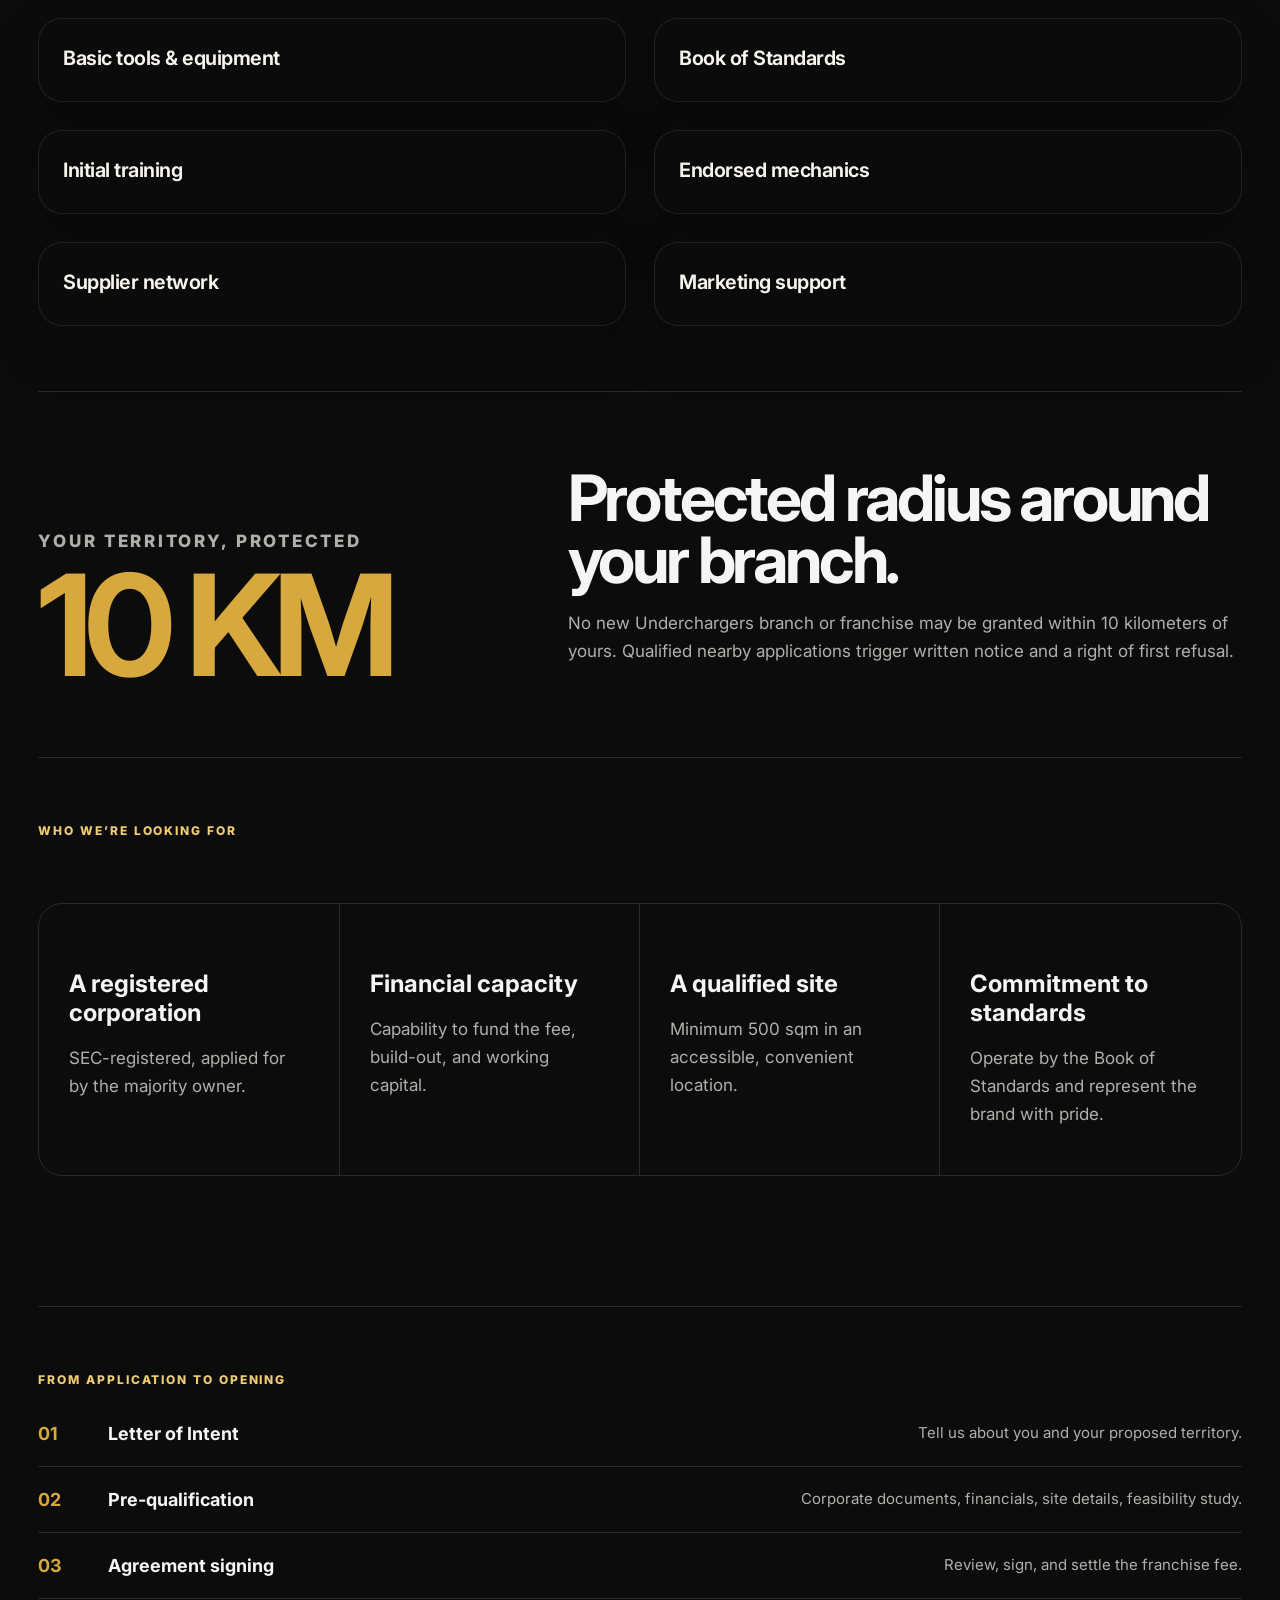
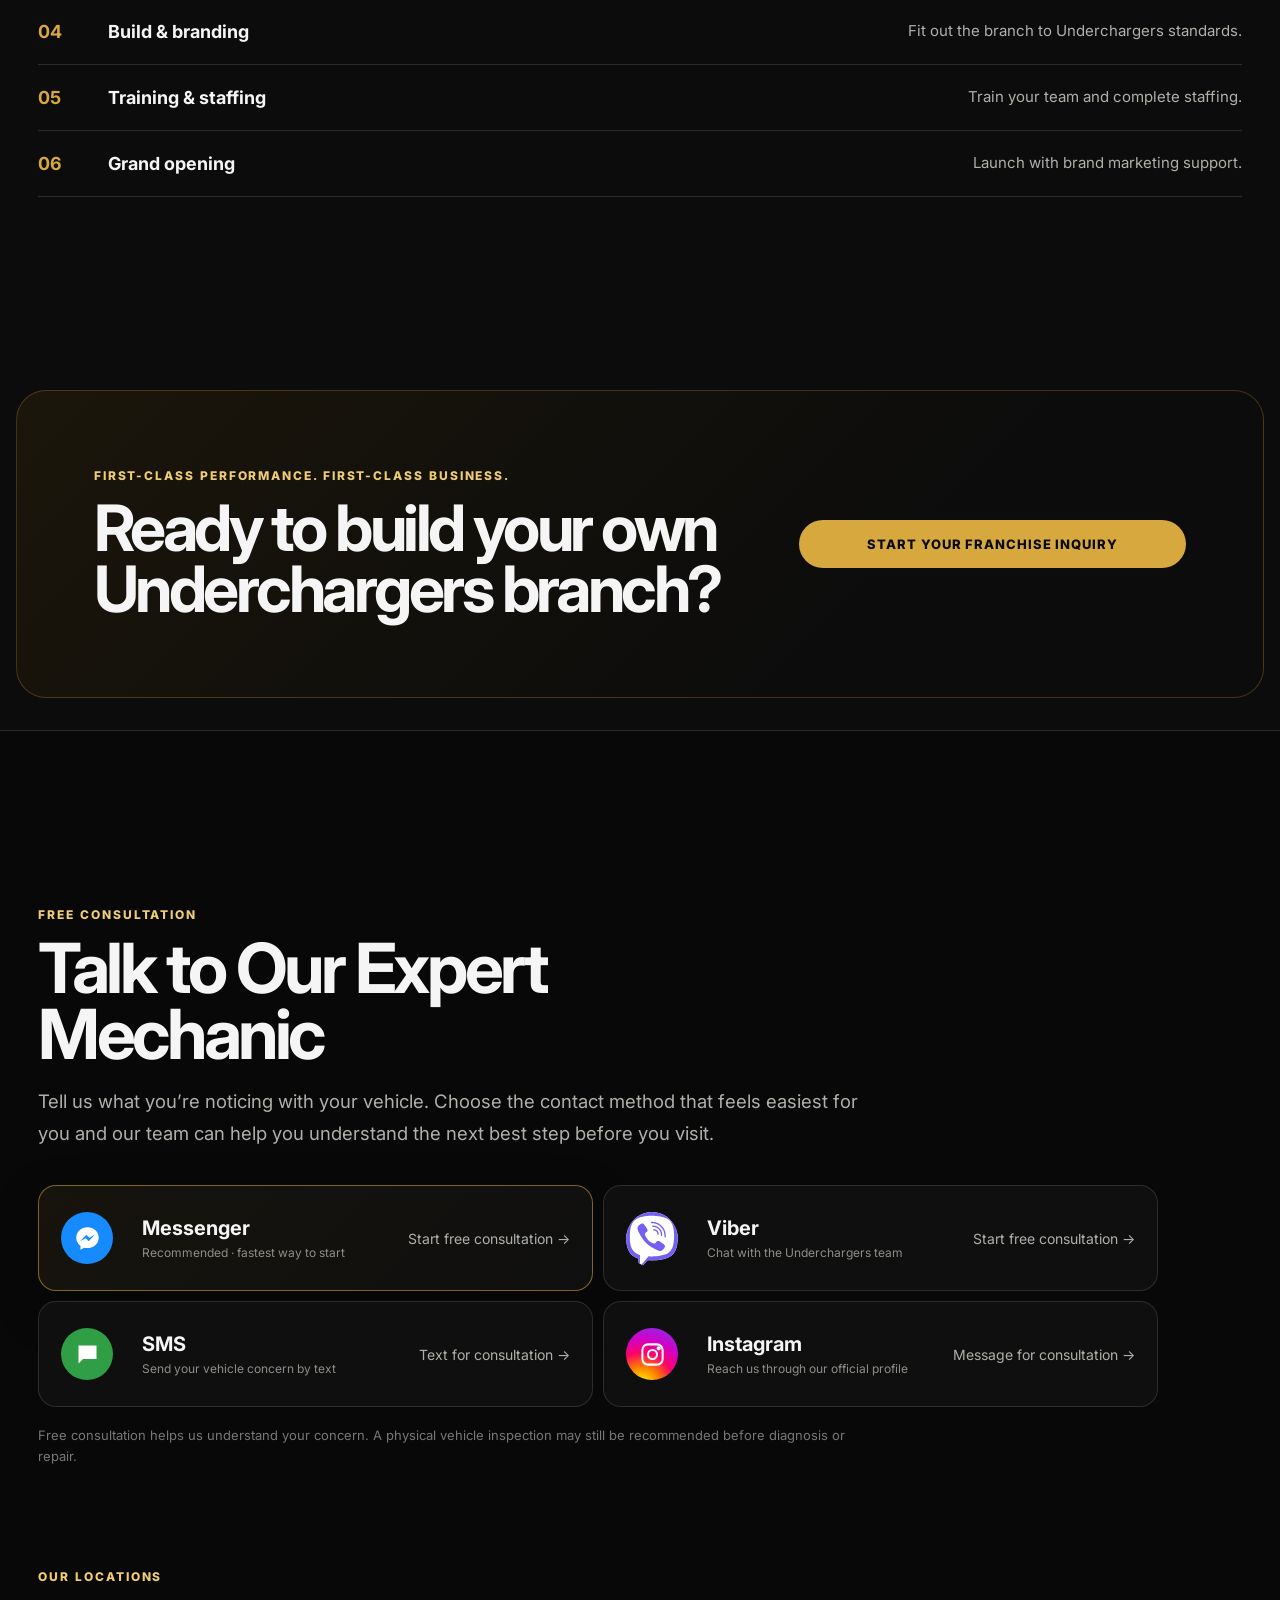
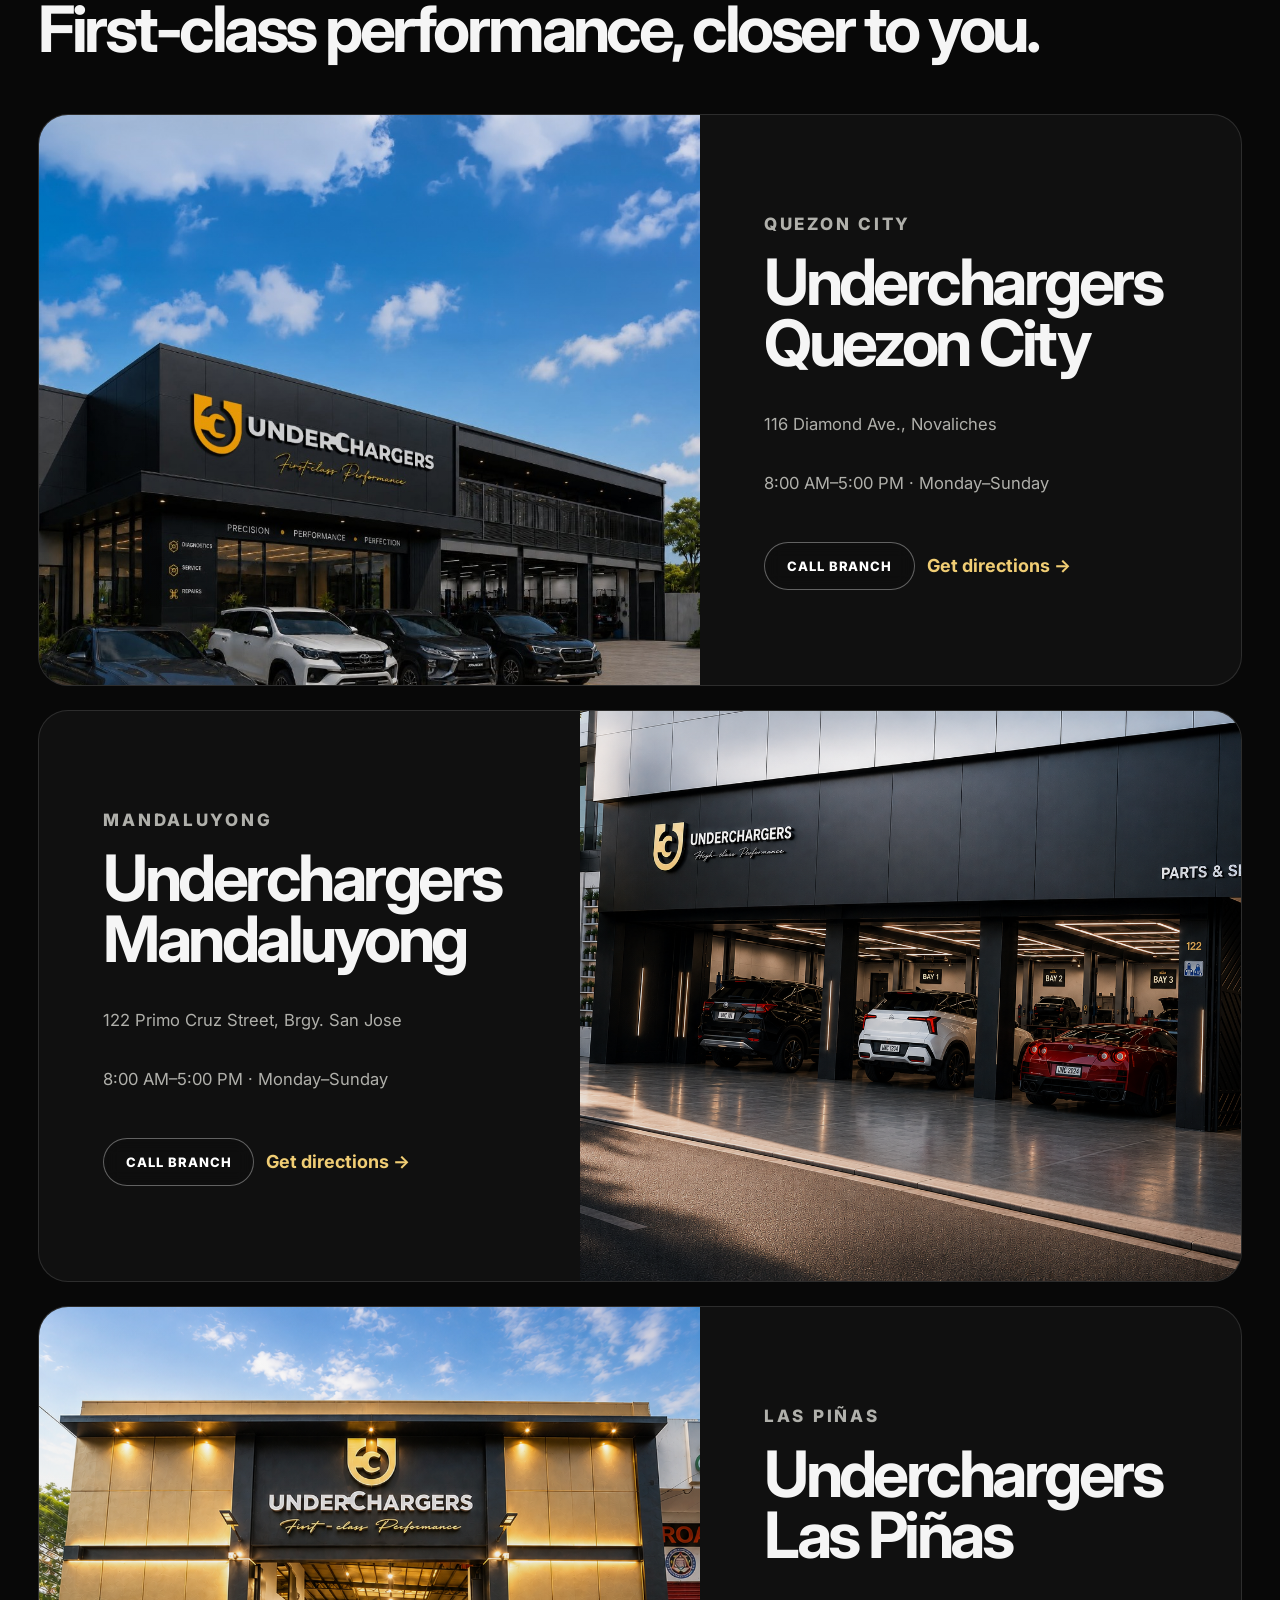
==== commit e876a435: "Add files via upload" ====
--- a/index.html
+++ b/index.html
@@ -19,7 +19,7 @@
 <link href="https://fonts.googleapis.com" rel="preconnect"/>
 <link crossorigin="" href="https://fonts.gstatic.com" rel="preconnect"/>
 <link href="https://fonts.googleapis.com/css2?family=Inter:wght@400;500;600;700;800&amp;display=swap" rel="stylesheet"/>
-<link href="styles.css" rel="stylesheet"/>
+<link href="styles.css?v=20260904-branch-hotfix" rel="stylesheet"/>
 <link rel="icon" type="image/png" href="favicon.png"/>
 
 <script type="application/ld+json">{"@context":"https://schema.org","@graph":[{"@type":"Organization","@id":"https://underchargers.com/#organization","name":"Underchargers","url":"https://underchargers.com/","logo":{"@type":"ImageObject","url":"https://drive.google.com/thumbnail?id=1_ueF7p01Qndgqq9qR_wyUQC_AE4RgMpF&sz=w1200"},"sameAs":["https://www.facebook.com/underchargersofficial","https://www.instagram.com/underchargers/","https://www.tiktok.com/@underchargers"]},{"@type":"WebSite","@id":"https://underchargers.com/#website","url":"https://underchargers.com/","name":"Underchargers","publisher":{"@id":"https://underchargers.com/#organization"}},{"@type":"AutoRepair","@id":"https://underchargers.com/#qc","name":"Underchargers Quezon City","url":"https://underchargers.com/contact/","telephone":"+639179614456","address":{"@type":"PostalAddress","streetAddress":"116 Diamond Ave., Novaliches","addressLocality":"Quezon City","addressCountry":"PH"},"openingHoursSpecification":[{"@type":"OpeningHoursSpecification","dayOfWeek":["Monday","Tuesday","Wednesday","Thursday","Friday","Saturday","Sunday"],"opens":"08:00","closes":"17:00"}],"parentOrganization":{"@id":"https://underchargers.com/#organization"}},{"@type":"AutoRepair","@id":"https://underchargers.com/#mandaluyong","name":"Underchargers Mandaluyong","url":"https://underchargers.com/contact/","telephone":"+639179620045","address":{"@type":"PostalAddress","streetAddress":"122 Primo Cruz Street, Brgy. San Jose","addressLocality":"Mandaluyong City","addressCountry":"PH"},"openingHoursSpecification":[{"@type":"OpeningHoursSpecification","dayOfWeek":["Monday","Tuesday","Wednesday","Thursday","Friday","Saturday","Sunday"],"opens":"08:00","closes":"17:00"}],"parentOrganization":{"@id":"https://underchargers.com/#organization"}},{"@type":"AutoRepair","@id":"https://underchargers.com/#laspinas","name":"Underchargers Las Piñas","url":"https://underchargers.com/contact/","telephone":"+639152107333","address":{"@type":"PostalAddress","streetAddress":"320 Alabang–Zapote Rd, Talon Uno","addressLocality":"Las Piñas City","addressCountry":"PH"},"openingHoursSpecification":[{"@type":"OpeningHoursSpecification","dayOfWeek":["Monday","Tuesday","Wednesday","Thursday","Friday","Saturday","Sunday"],"opens":"08:00","closes":"17:00"}],"parentOrganization":{"@id":"https://underchargers.com/#organization"}}]}</script>
--- a/styles.css
+++ b/styles.css
@@ -1555,3 +1555,44 @@
   .booking-confirmation-panel>p{font-size:15px;line-height:1.6}
   .booking-confirmation-submit{min-height:52px;padding-inline:16px;font-size:12px}
 }
+
+/* =========================================================
+   BRANCH TITLE SIZE HOTFIX — FINAL OVERRIDE
+   Keep this block at the very end of styles.css.
+   ========================================================= */
+.locations .branch-hero .branch-copy h3{
+  font-size:clamp(56px,5vw,70px)!important;
+  line-height:.95!important;
+  letter-spacing:-.055em!important;
+  overflow-wrap:normal!important;
+  word-break:normal!important;
+  hyphens:none!important;
+  max-width:100%!important;
+}
+
+.locations .branch-hero .branch-copy>p:not(.eyebrow){
+  font-size:clamp(16px,1.3vw,19px)!important;
+  line-height:1.55!important;
+}
+
+@media(max-width:1100px) and (min-width:821px){
+  .locations .branch-hero .branch-copy h3{
+    font-size:clamp(50px,5.4vw,58px)!important;
+  }
+
+  .locations .branch-hero .branch-copy>p:not(.eyebrow){
+    font-size:clamp(15px,1.65vw,18px)!important;
+  }
+}
+
+@media(max-width:820px){
+  .locations .branch-hero .branch-copy h3{
+    font-size:clamp(40px,10.8vw,54px)!important;
+  }
+}
+
+@media(max-width:390px){
+  .locations .branch-hero .branch-copy h3{
+    font-size:clamp(36px,10.8vw,42px)!important;
+  }
+}
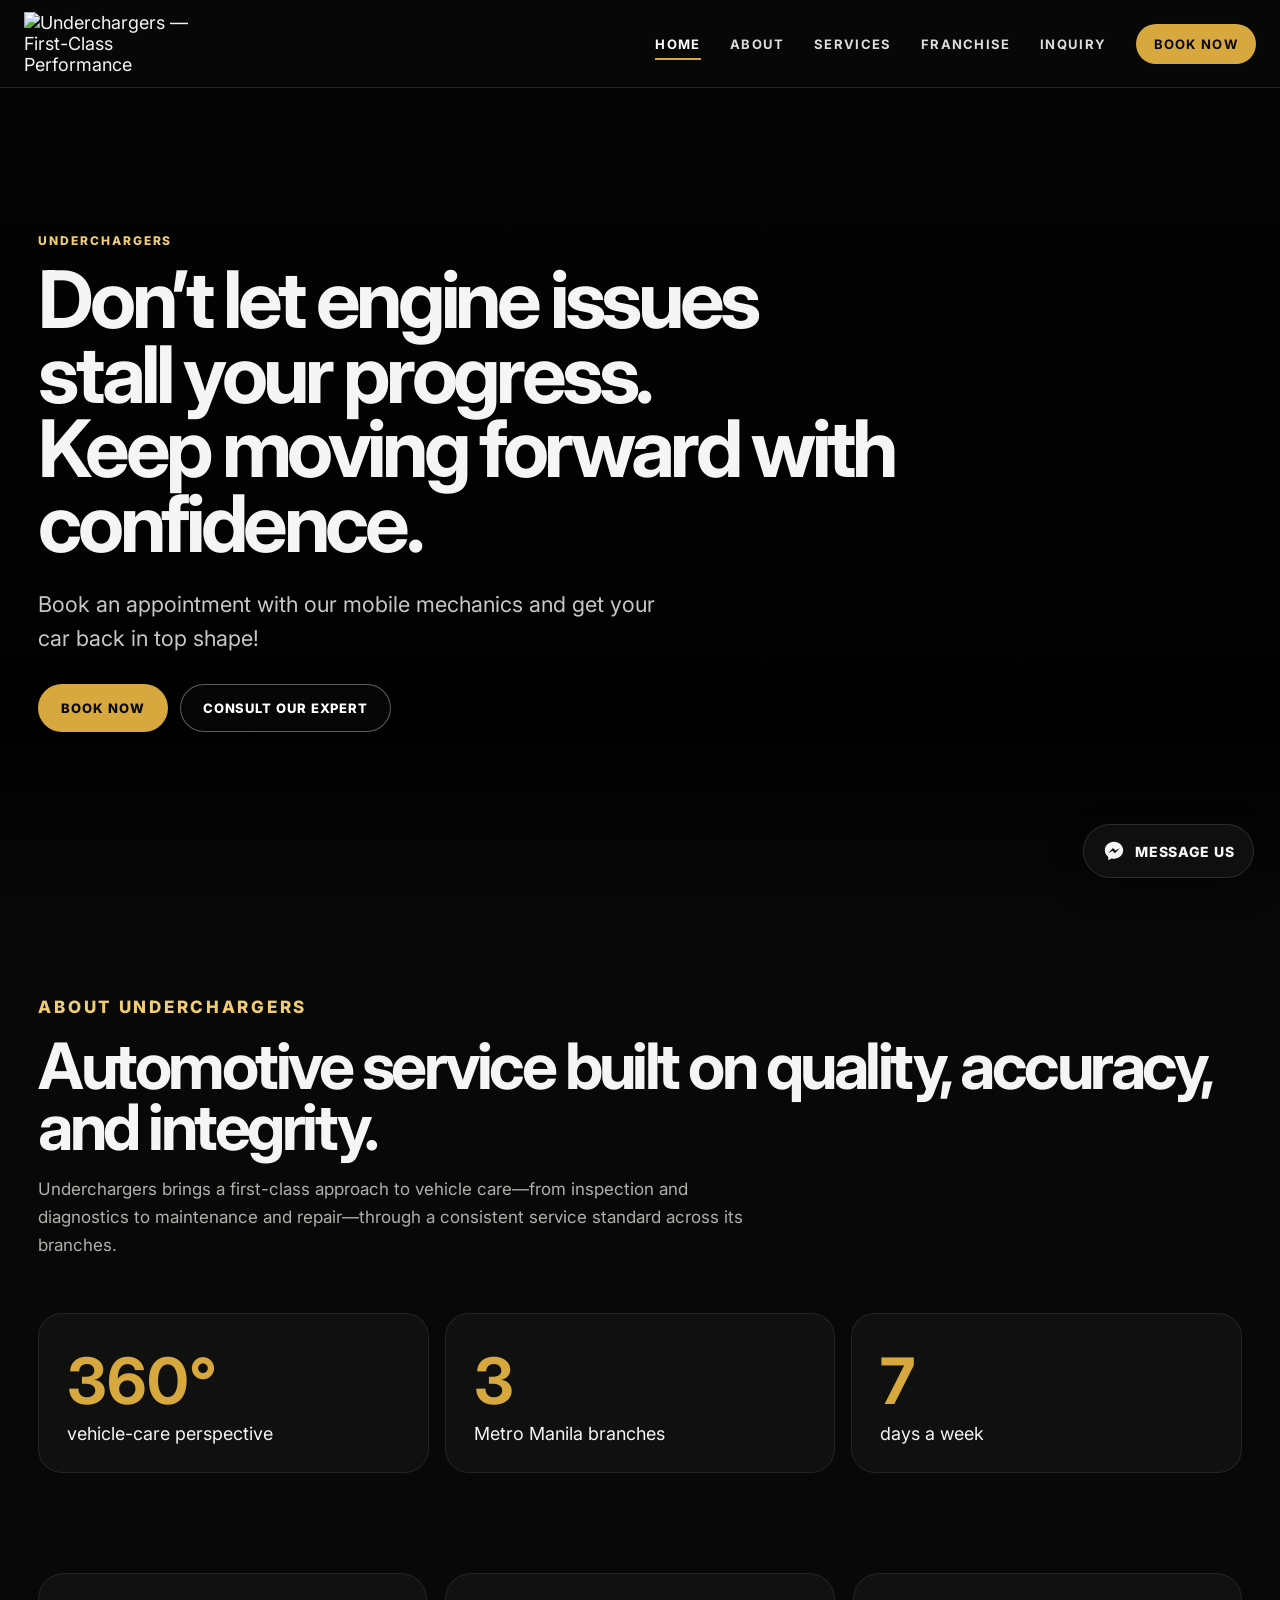
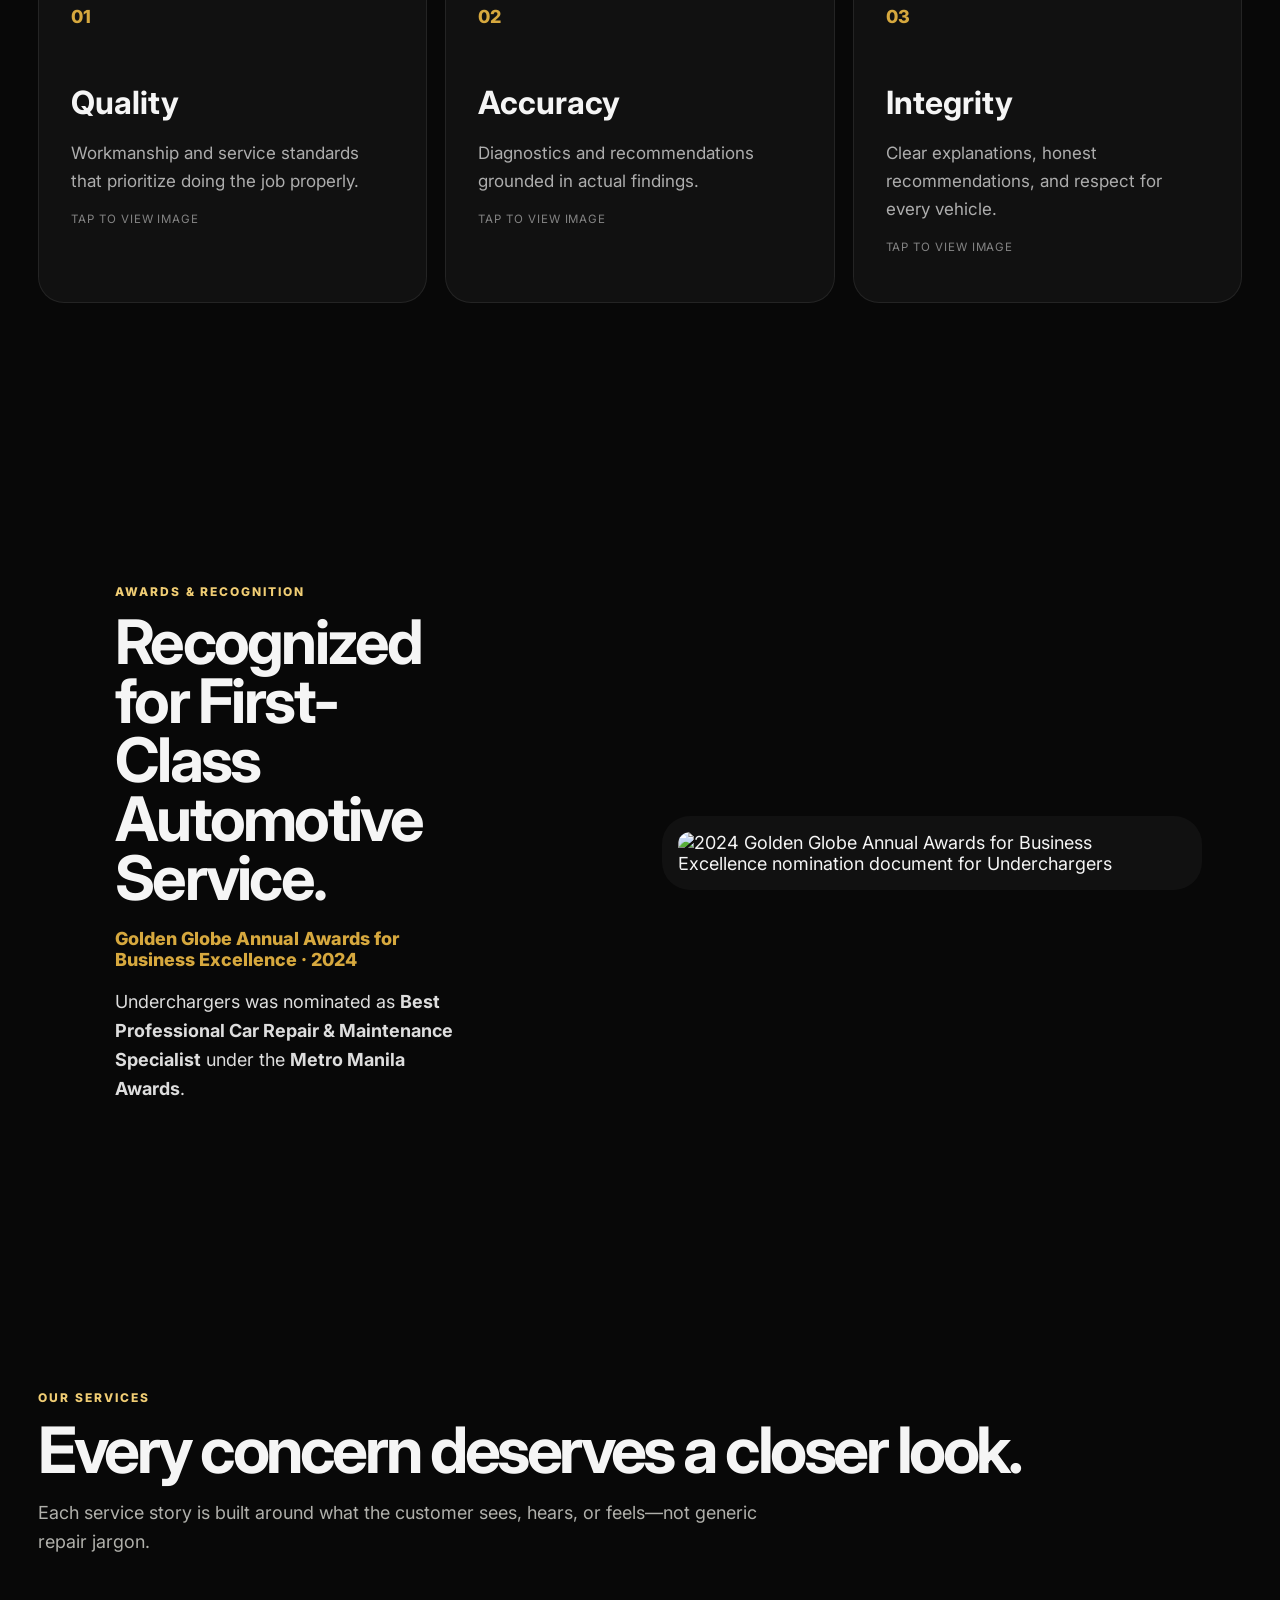
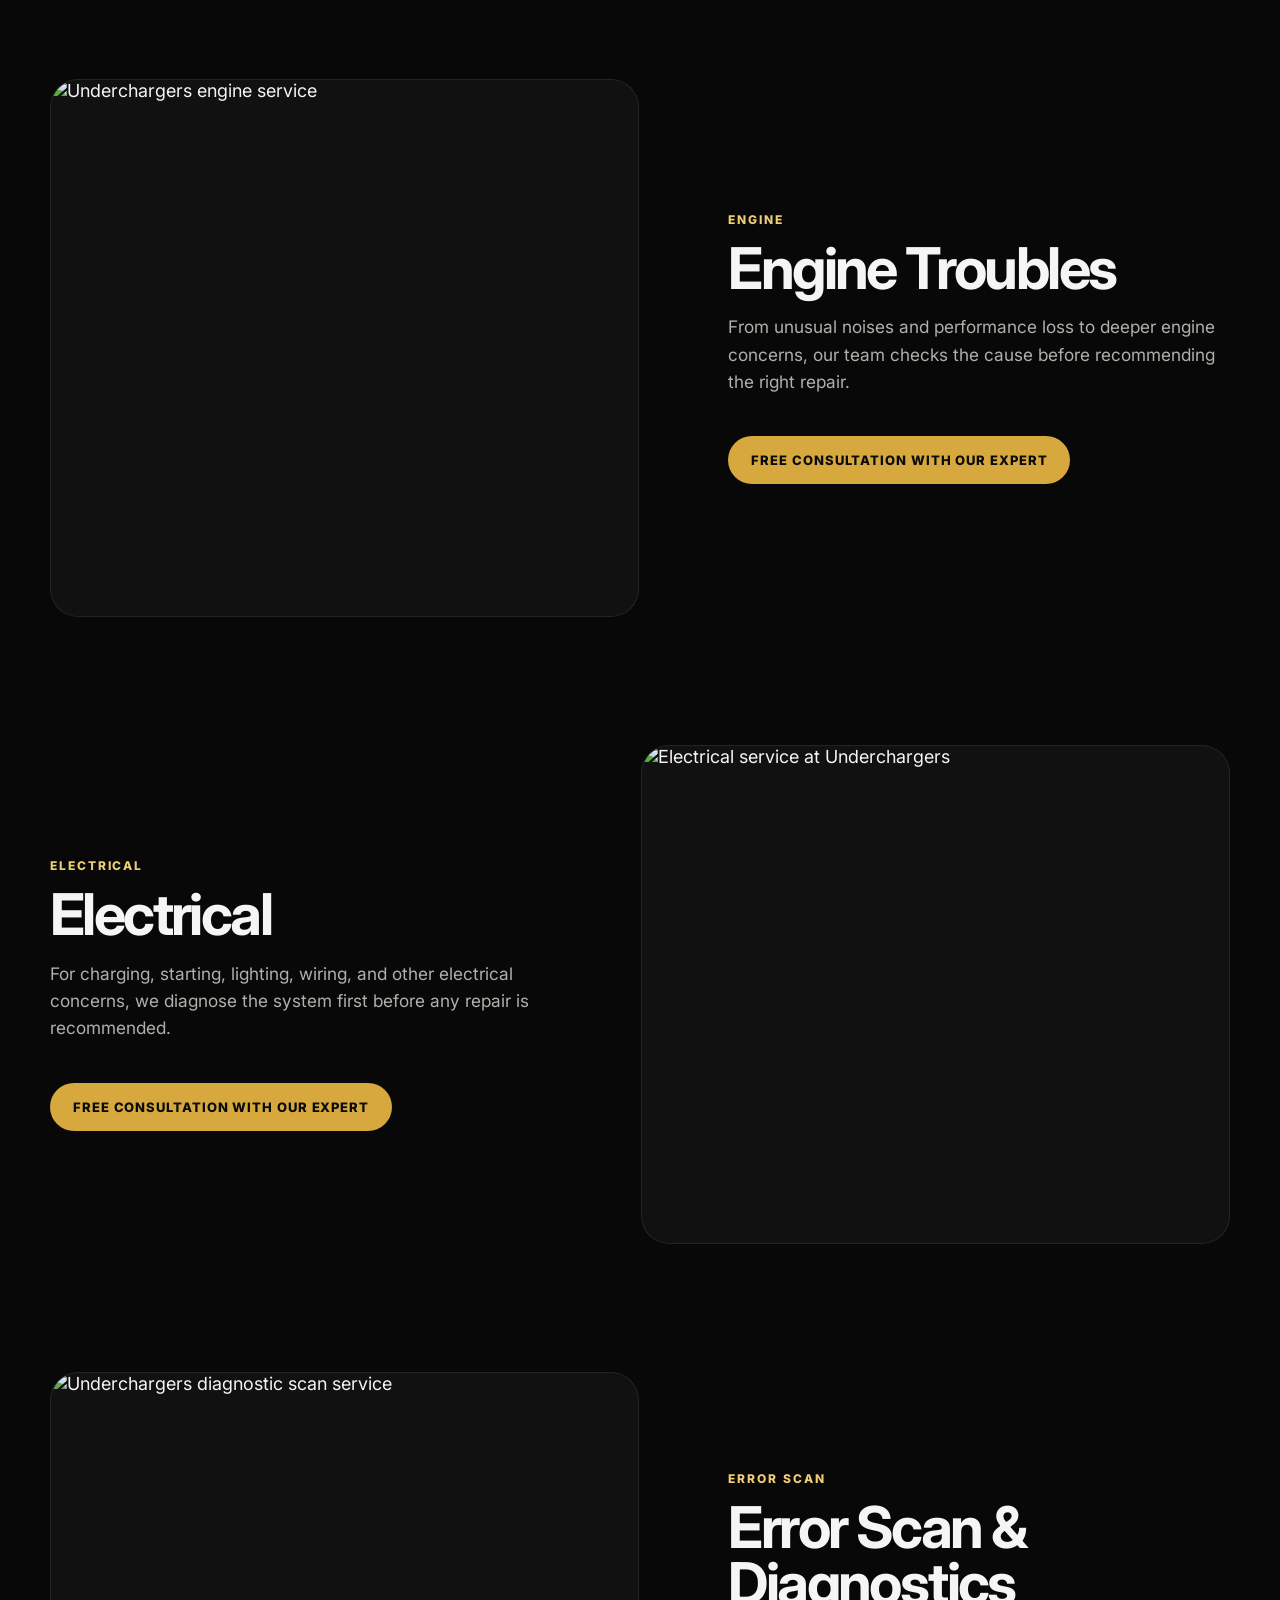
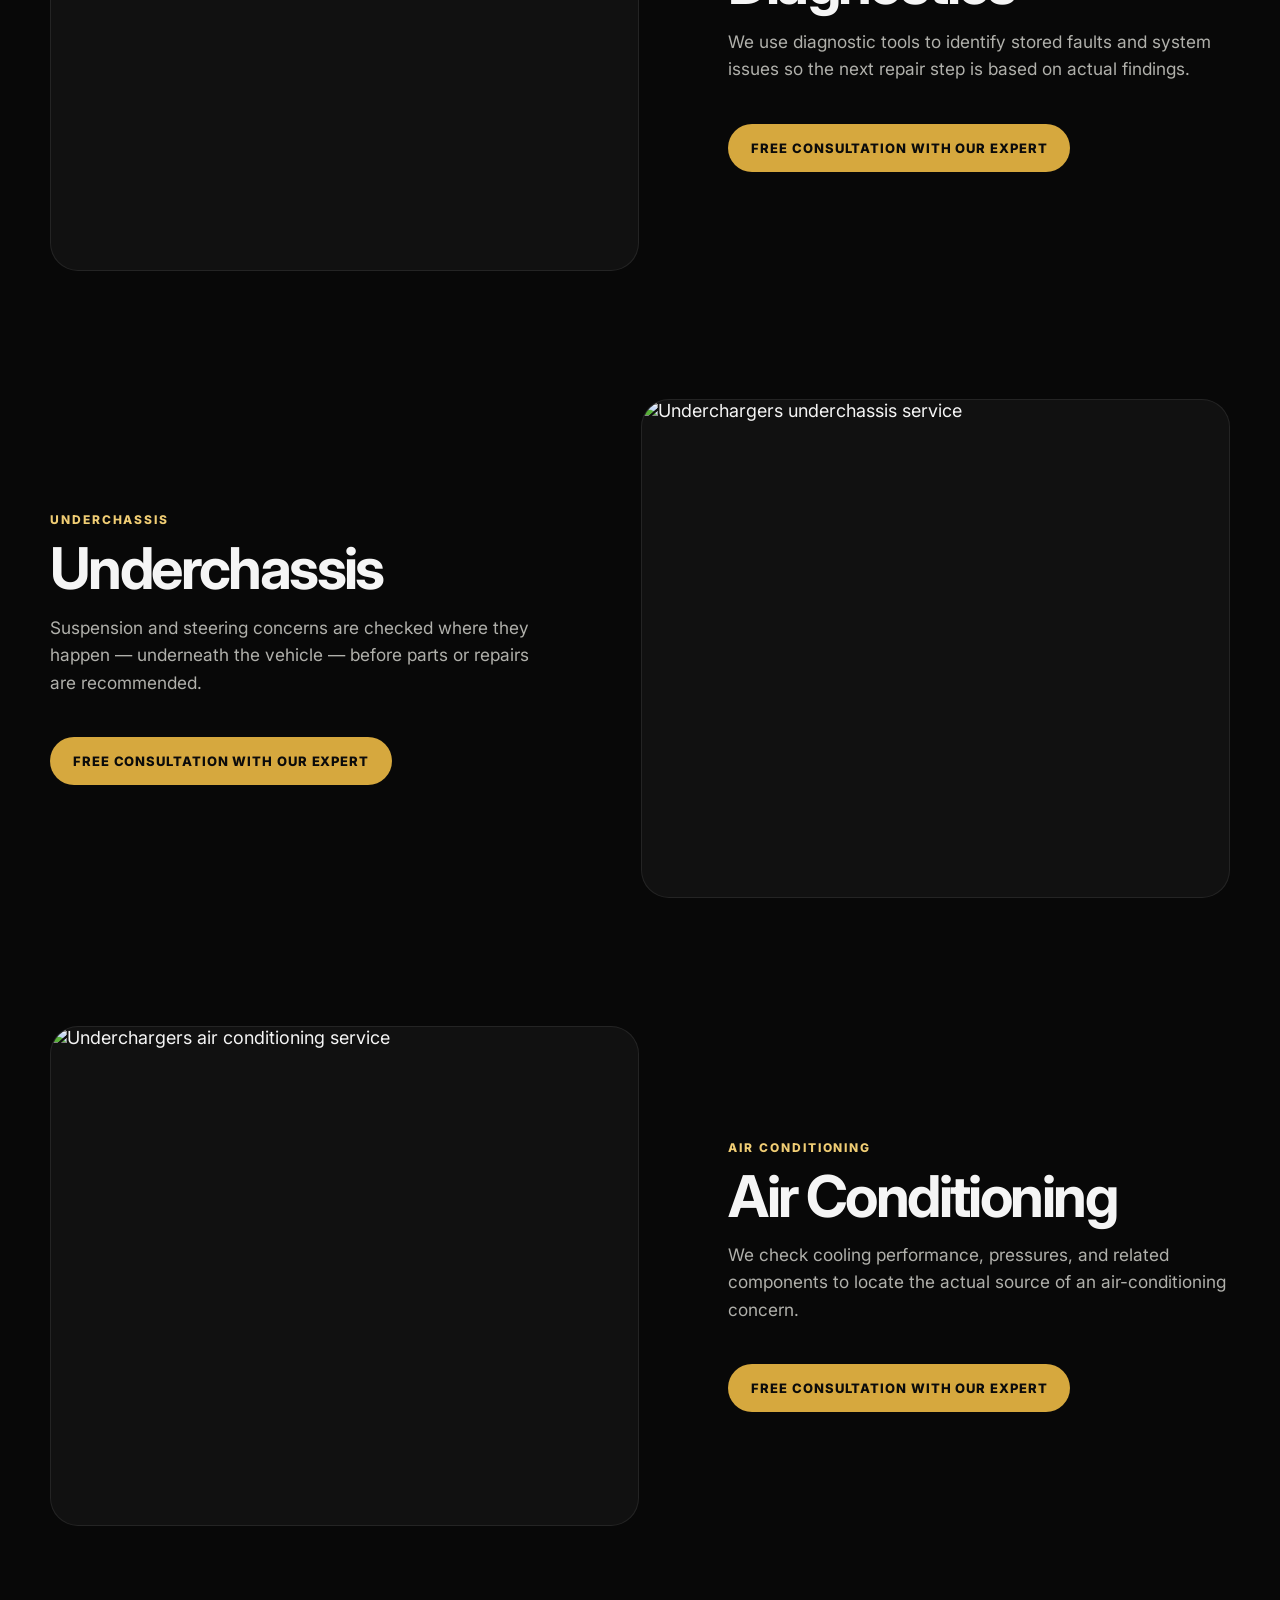
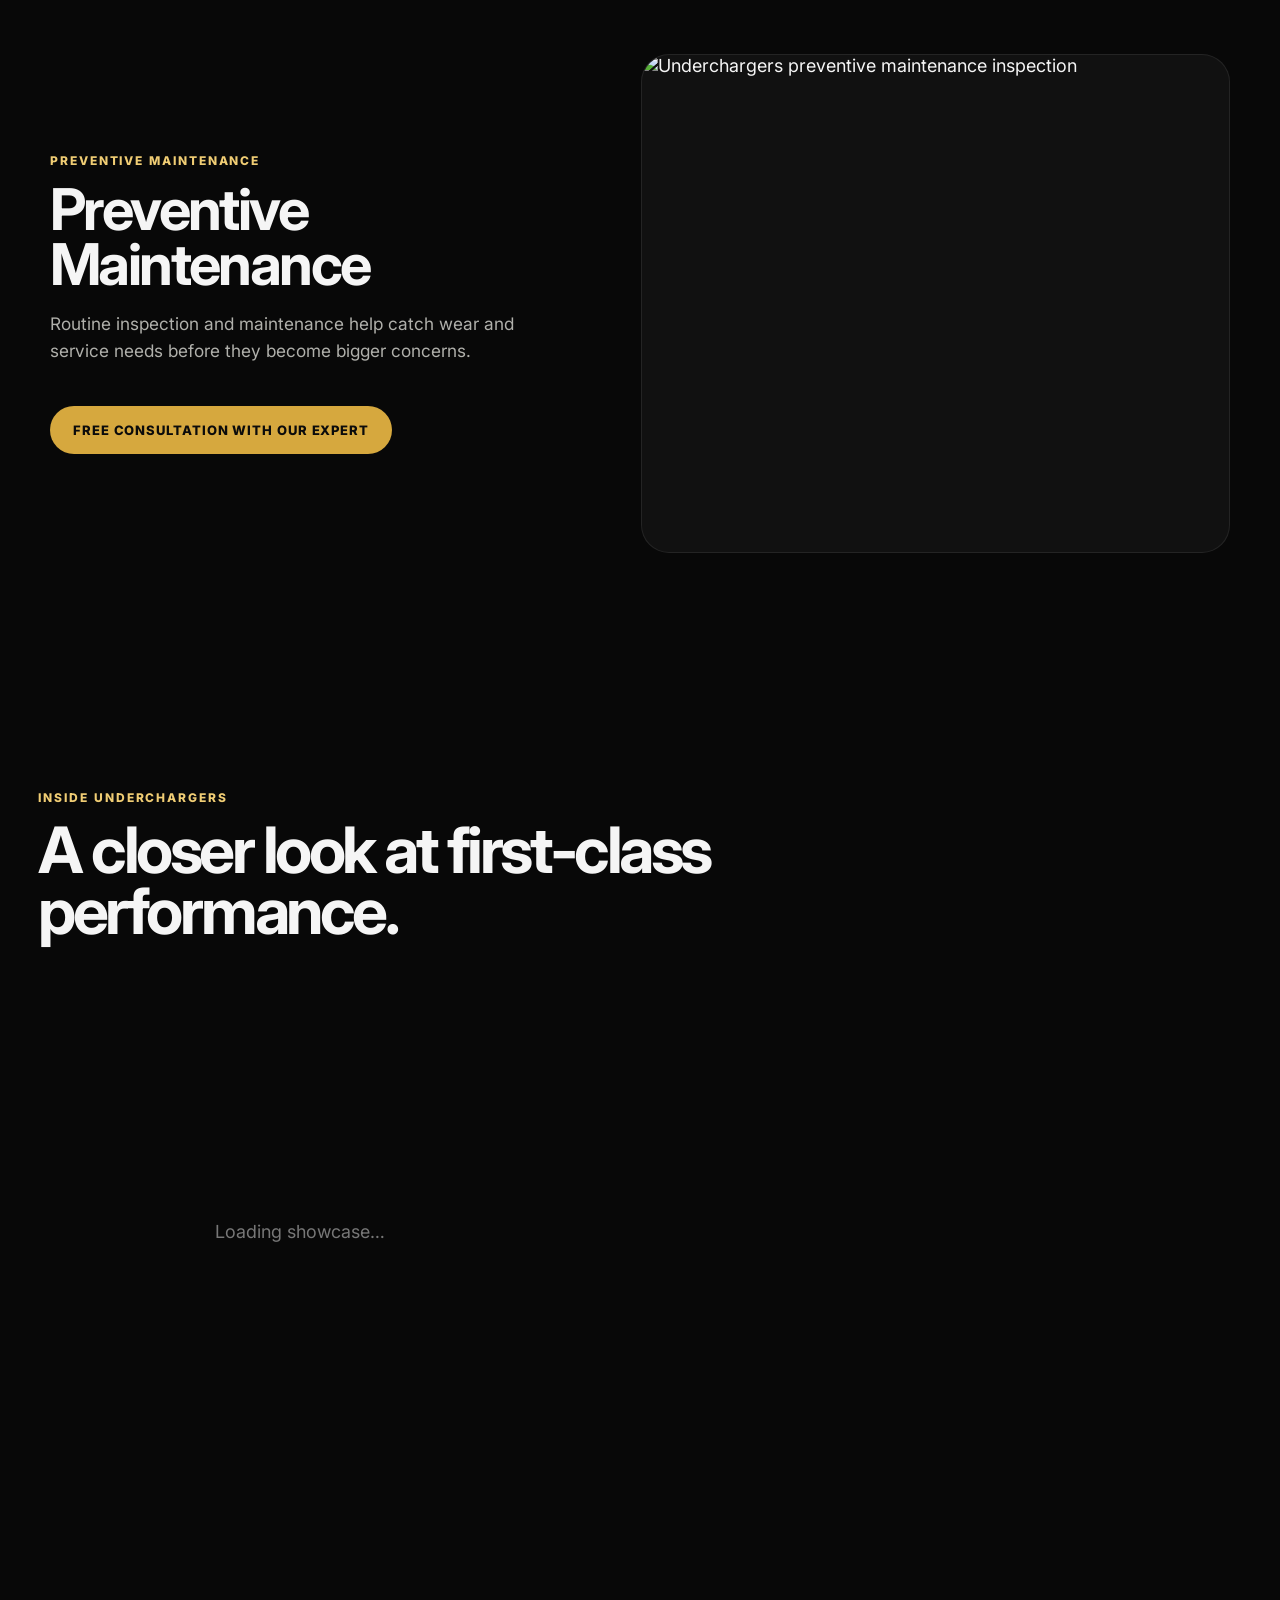
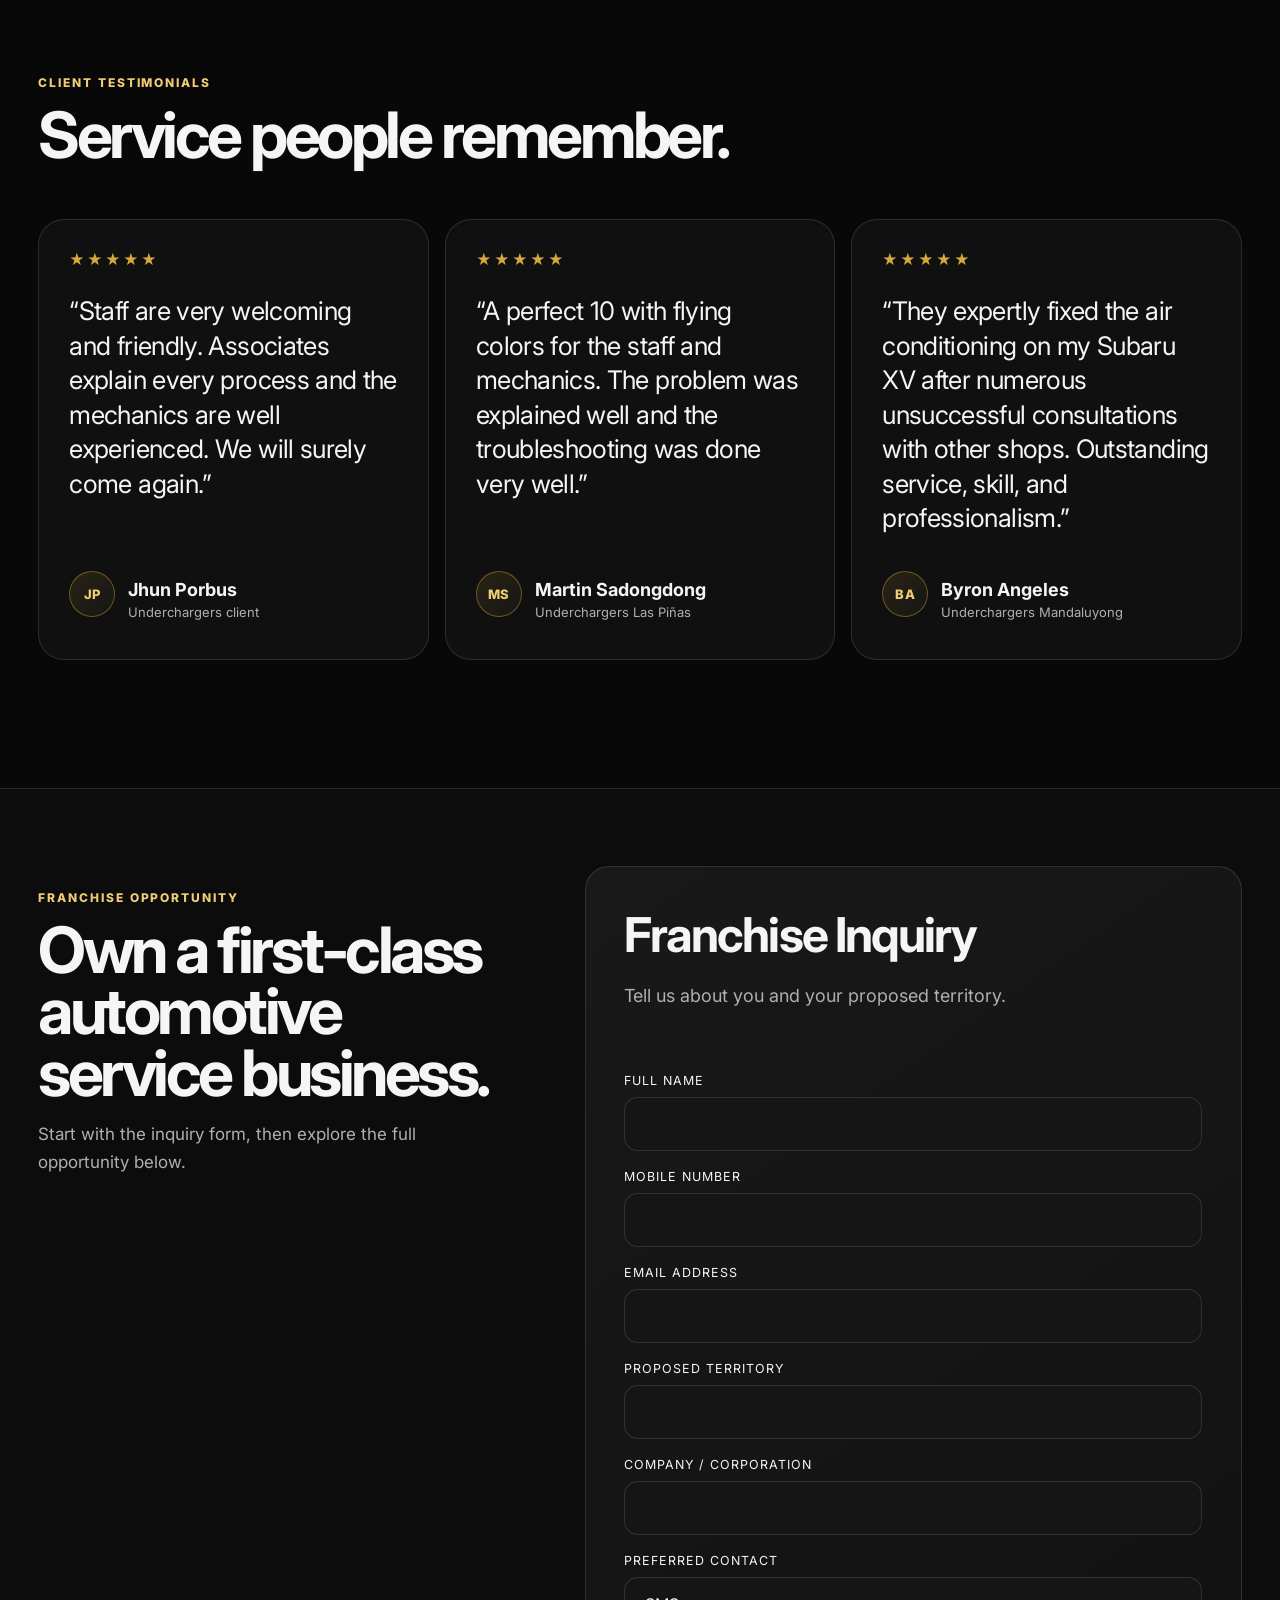
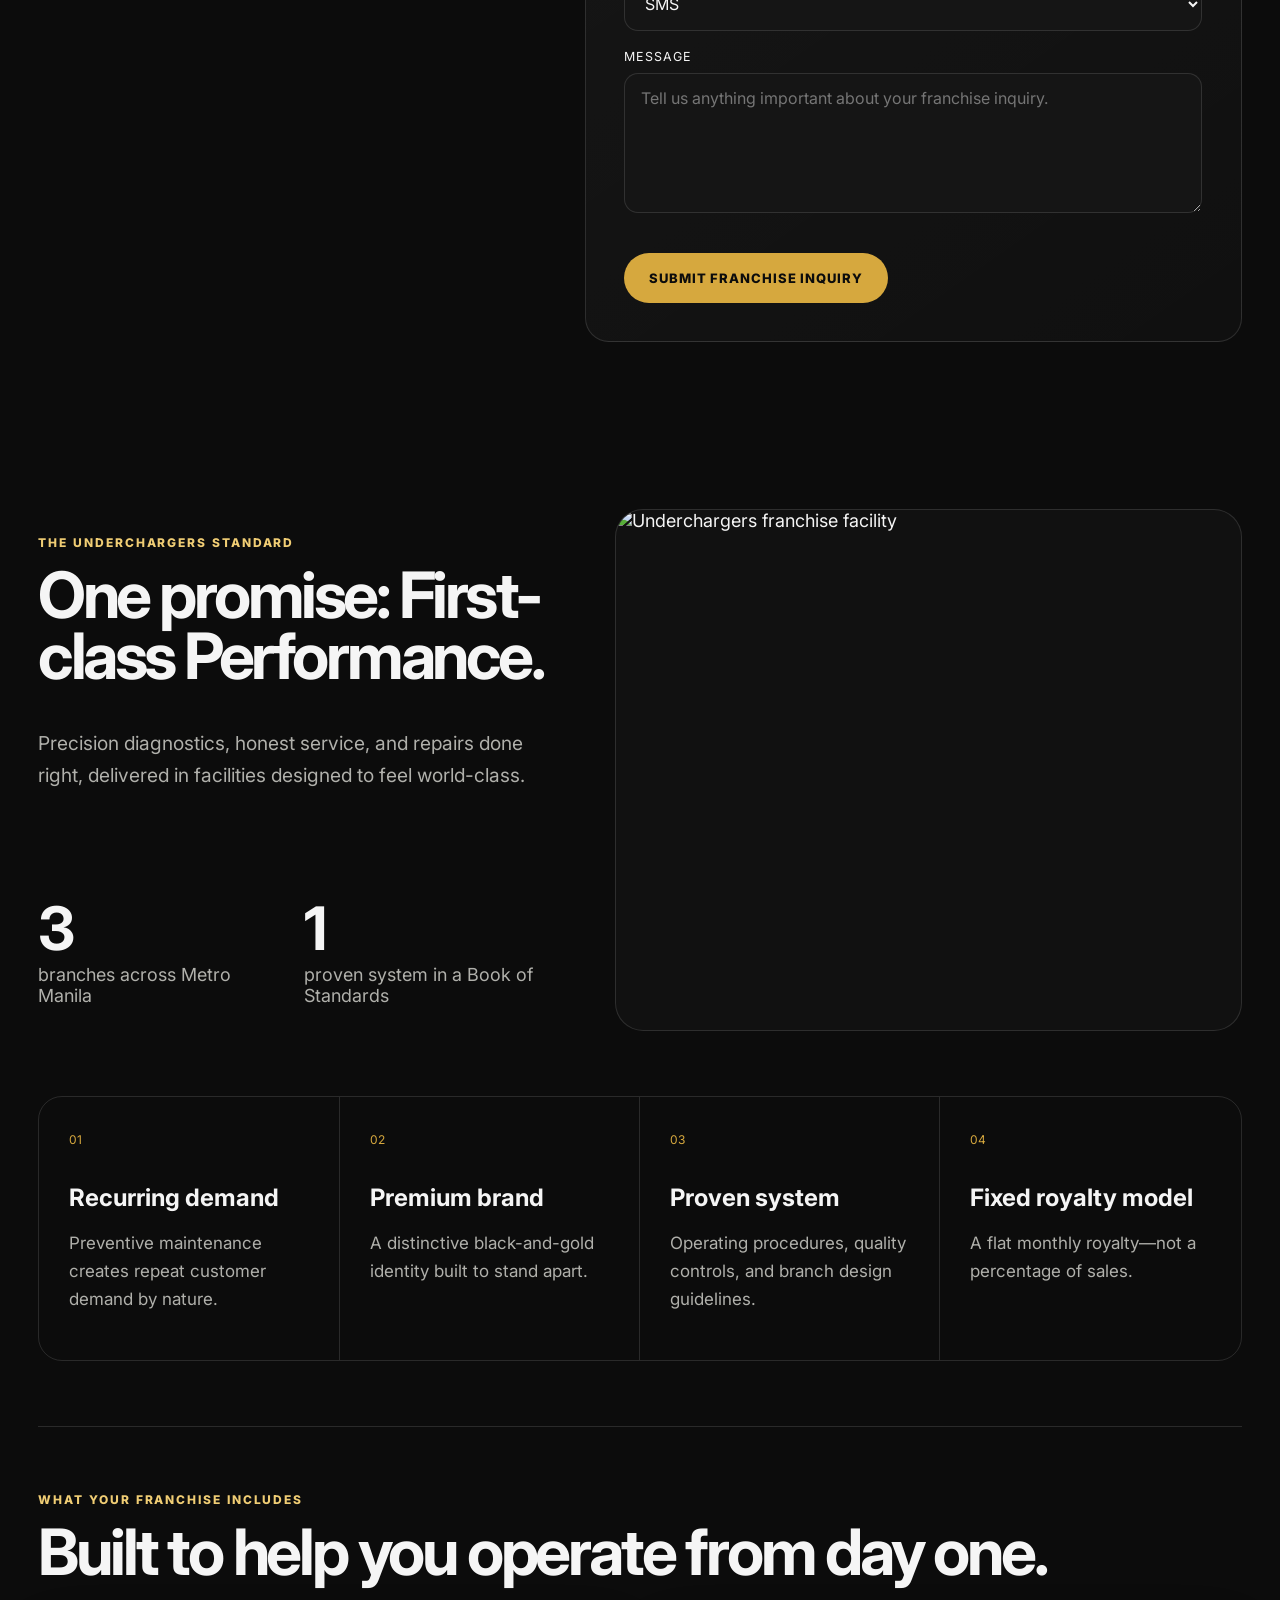
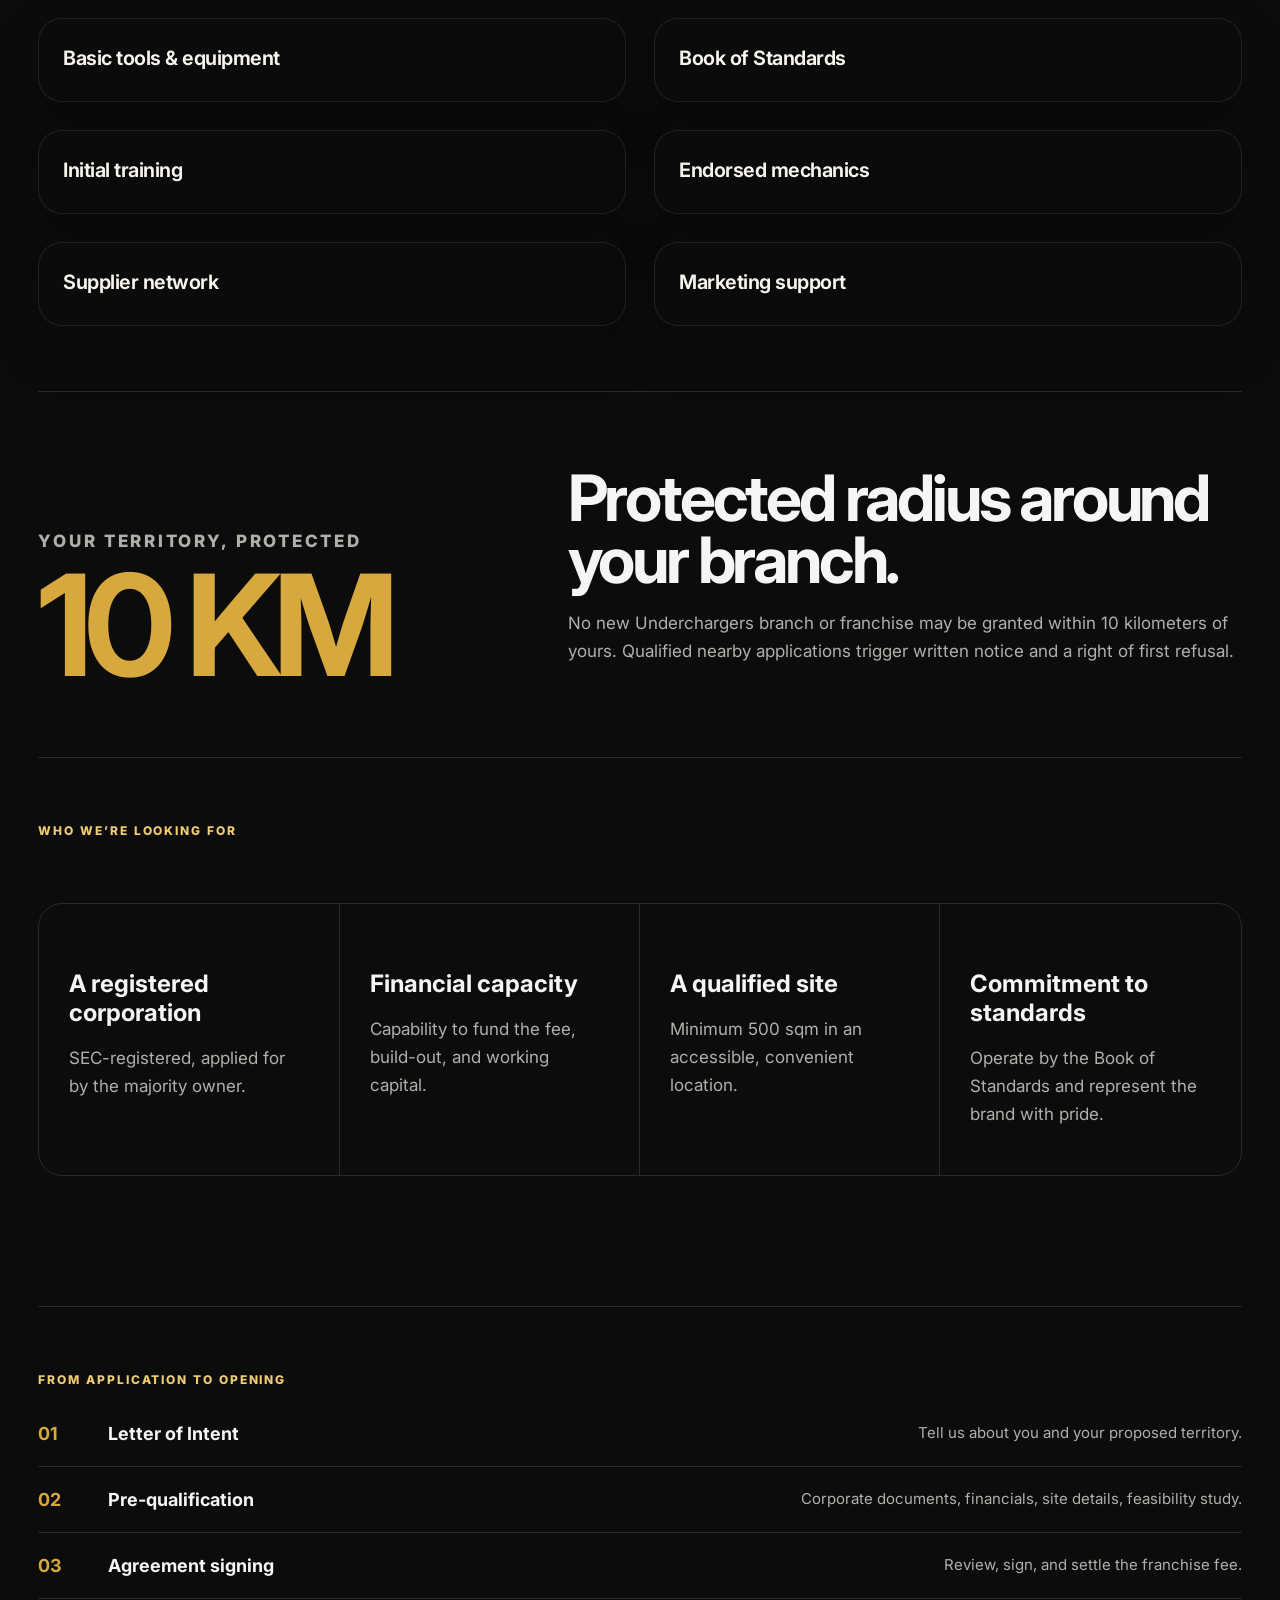
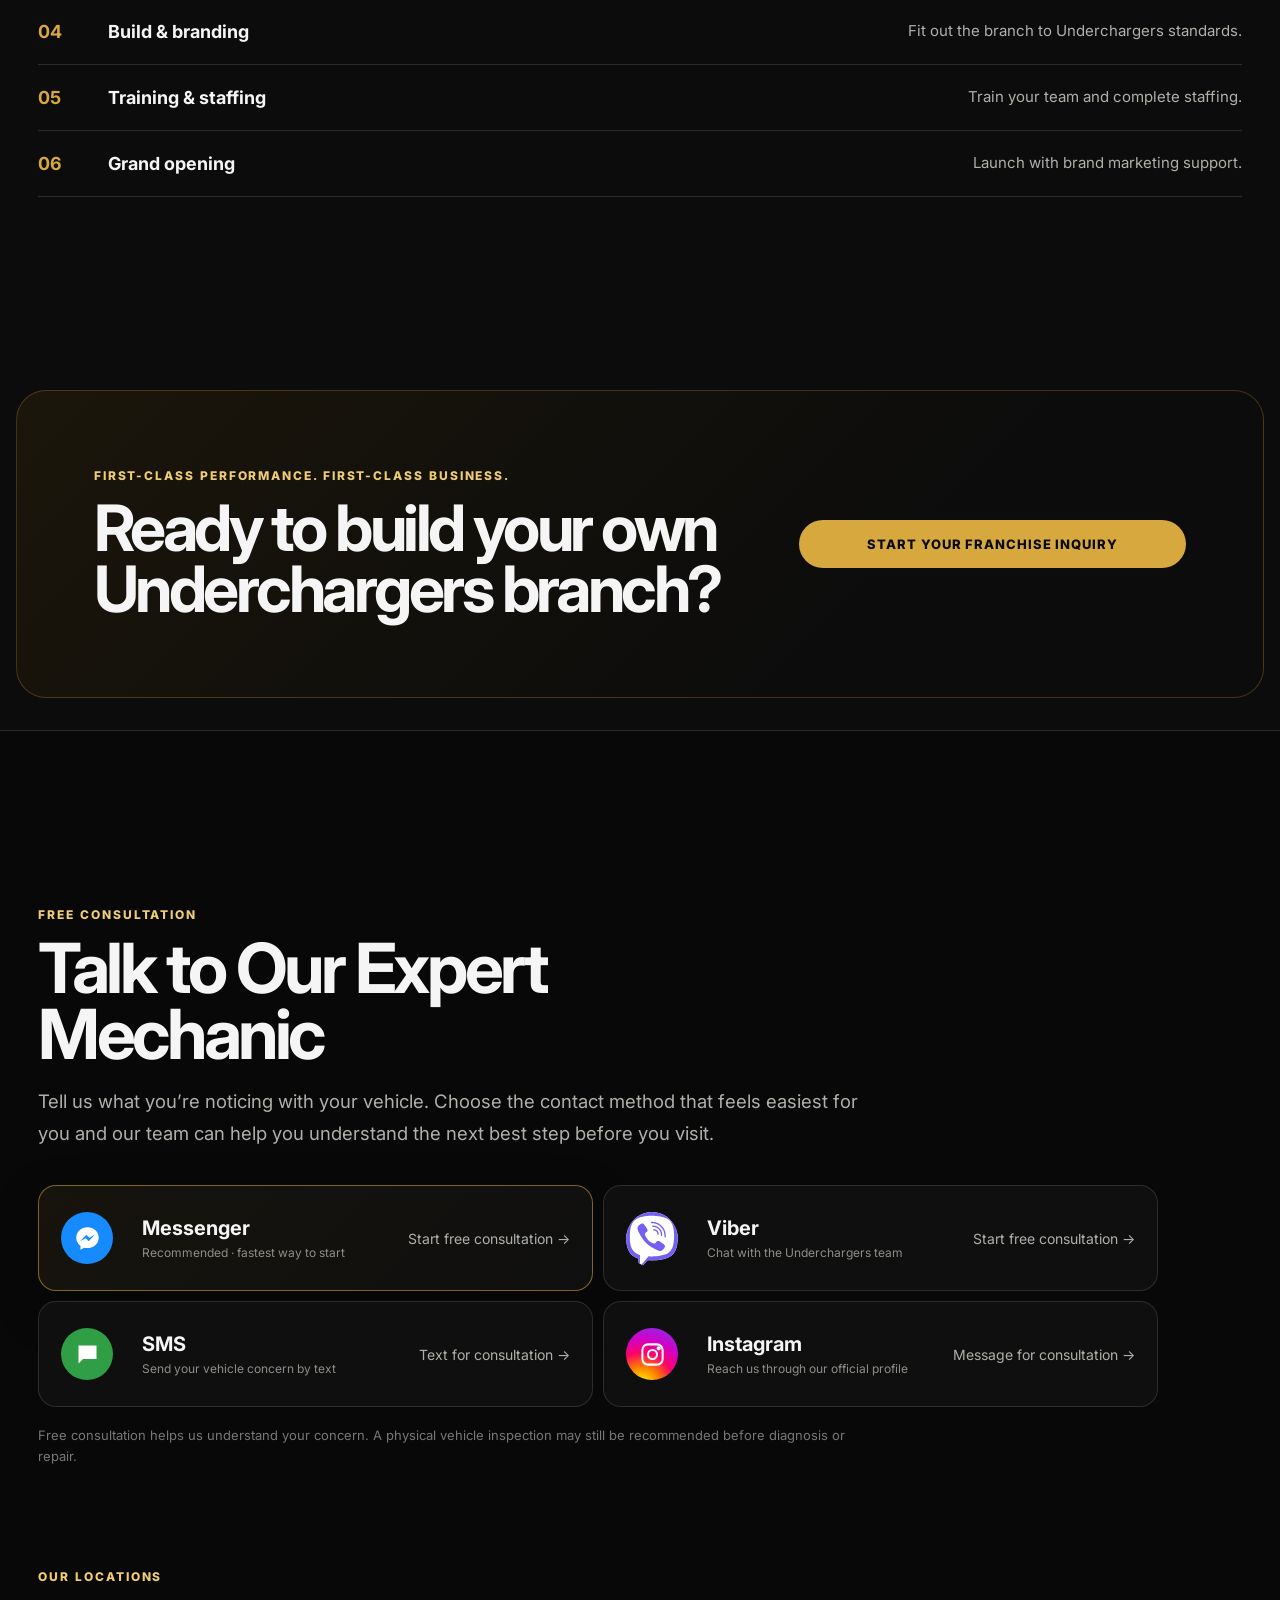
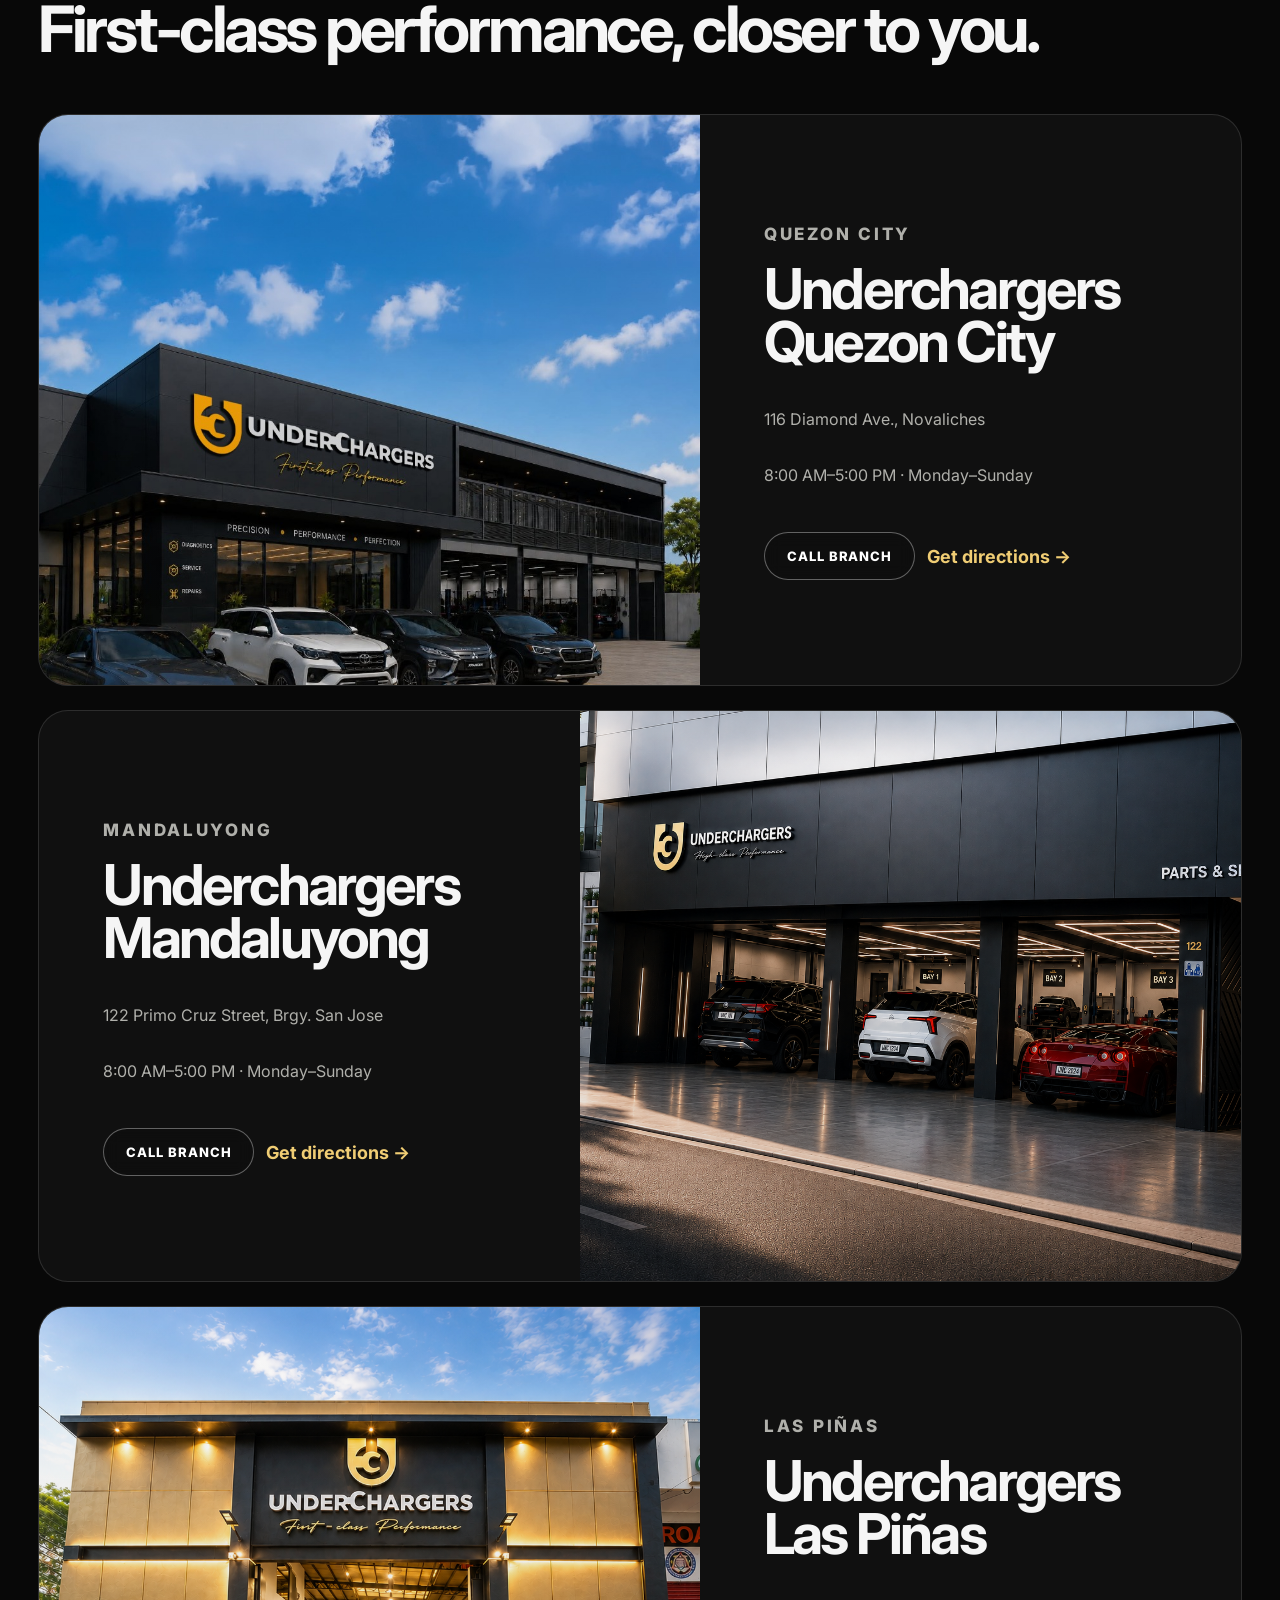
==== commit 3ac0b4b8: "Revert "Add files via upload" This reverts commit e876a43574adcc3415c0826c1ce998dc8a2beffd." ====
--- a/index.html
+++ b/index.html
@@ -19,7 +19,7 @@
 <link href="https://fonts.googleapis.com" rel="preconnect"/>
 <link crossorigin="" href="https://fonts.gstatic.com" rel="preconnect"/>
 <link href="https://fonts.googleapis.com/css2?family=Inter:wght@400;500;600;700;800&amp;display=swap" rel="stylesheet"/>
-<link href="styles.css?v=20260904-branch-hotfix" rel="stylesheet"/>
+<link href="styles.css" rel="stylesheet"/>
 <link rel="icon" type="image/png" href="favicon.png"/>
 
 <script type="application/ld+json">{"@context":"https://schema.org","@graph":[{"@type":"Organization","@id":"https://underchargers.com/#organization","name":"Underchargers","url":"https://underchargers.com/","logo":{"@type":"ImageObject","url":"https://drive.google.com/thumbnail?id=1_ueF7p01Qndgqq9qR_wyUQC_AE4RgMpF&sz=w1200"},"sameAs":["https://www.facebook.com/underchargersofficial","https://www.instagram.com/underchargers/","https://www.tiktok.com/@underchargers"]},{"@type":"WebSite","@id":"https://underchargers.com/#website","url":"https://underchargers.com/","name":"Underchargers","publisher":{"@id":"https://underchargers.com/#organization"}},{"@type":"AutoRepair","@id":"https://underchargers.com/#qc","name":"Underchargers Quezon City","url":"https://underchargers.com/contact/","telephone":"+639179614456","address":{"@type":"PostalAddress","streetAddress":"116 Diamond Ave., Novaliches","addressLocality":"Quezon City","addressCountry":"PH"},"openingHoursSpecification":[{"@type":"OpeningHoursSpecification","dayOfWeek":["Monday","Tuesday","Wednesday","Thursday","Friday","Saturday","Sunday"],"opens":"08:00","closes":"17:00"}],"parentOrganization":{"@id":"https://underchargers.com/#organization"}},{"@type":"AutoRepair","@id":"https://underchargers.com/#mandaluyong","name":"Underchargers Mandaluyong","url":"https://underchargers.com/contact/","telephone":"+639179620045","address":{"@type":"PostalAddress","streetAddress":"122 Primo Cruz Street, Brgy. San Jose","addressLocality":"Mandaluyong City","addressCountry":"PH"},"openingHoursSpecification":[{"@type":"OpeningHoursSpecification","dayOfWeek":["Monday","Tuesday","Wednesday","Thursday","Friday","Saturday","Sunday"],"opens":"08:00","closes":"17:00"}],"parentOrganization":{"@id":"https://underchargers.com/#organization"}},{"@type":"AutoRepair","@id":"https://underchargers.com/#laspinas","name":"Underchargers Las Piñas","url":"https://underchargers.com/contact/","telephone":"+639152107333","address":{"@type":"PostalAddress","streetAddress":"320 Alabang–Zapote Rd, Talon Uno","addressLocality":"Las Piñas City","addressCountry":"PH"},"openingHoursSpecification":[{"@type":"OpeningHoursSpecification","dayOfWeek":["Monday","Tuesday","Wednesday","Thursday","Friday","Saturday","Sunday"],"opens":"08:00","closes":"17:00"}],"parentOrganization":{"@id":"https://underchargers.com/#organization"}}]}</script>
--- a/styles.css
+++ b/styles.css
@@ -1435,9 +1435,9 @@
 
 /* LATEST PATCH — responsive branch typography + booking confirmation modal */
 .branch-copy h3{
-  font-size:clamp(36px,3.1vw,54px)!important;
-  line-height:.98!important;
-  letter-spacing:-.045em!important;
+  font-size:clamp(50px,4.4vw,66px)!important;
+  line-height:.95!important;
+  letter-spacing:-.05em!important;
   overflow-wrap:normal!important;
   word-break:normal!important;
   hyphens:none!important;
@@ -1445,20 +1445,20 @@
   max-width:100%;
 }
 .branch-copy>p:not(.eyebrow){
-  font-size:clamp(15px,1.15vw,18px)!important;
+  font-size:clamp(16px,1.25vw,19px)!important;
   line-height:1.55!important;
 }
 @media(max-width:1100px) and (min-width:821px){
   .branch-copy{padding:clamp(28px,3.2vw,40px)!important}
-  .branch-copy h3{font-size:clamp(34px,3.7vw,44px)!important}
-  .branch-copy>p:not(.eyebrow){font-size:clamp(15px,1.5vw,17px)!important}
+  .branch-copy h3{font-size:clamp(46px,4.7vw,54px)!important}
+  .branch-copy>p:not(.eyebrow){font-size:clamp(15px,1.55vw,17px)!important}
 }
 @media(max-width:820px){
-  .branch-copy h3{font-size:clamp(36px,10vw,50px)!important}
+  .branch-copy h3{font-size:clamp(38px,10.5vw,52px)!important}
   .branch-copy>p:not(.eyebrow){font-size:clamp(15px,4.2vw,18px)!important}
 }
 @media(max-width:390px){
-  .branch-copy h3{font-size:clamp(34px,10.2vw,40px)!important}
+  .branch-copy h3{font-size:clamp(35px,10.5vw,41px)!important}
 }
 
 body.booking-modal-open{overflow:hidden!important}
@@ -1555,44 +1555,3 @@
   .booking-confirmation-panel>p{font-size:15px;line-height:1.6}
   .booking-confirmation-submit{min-height:52px;padding-inline:16px;font-size:12px}
 }
-
-/* =========================================================
-   BRANCH TITLE SIZE HOTFIX — FINAL OVERRIDE
-   Keep this block at the very end of styles.css.
-   ========================================================= */
-.locations .branch-hero .branch-copy h3{
-  font-size:clamp(56px,5vw,70px)!important;
-  line-height:.95!important;
-  letter-spacing:-.055em!important;
-  overflow-wrap:normal!important;
-  word-break:normal!important;
-  hyphens:none!important;
-  max-width:100%!important;
-}
-
-.locations .branch-hero .branch-copy>p:not(.eyebrow){
-  font-size:clamp(16px,1.3vw,19px)!important;
-  line-height:1.55!important;
-}
-
-@media(max-width:1100px) and (min-width:821px){
-  .locations .branch-hero .branch-copy h3{
-    font-size:clamp(50px,5.4vw,58px)!important;
-  }
-
-  .locations .branch-hero .branch-copy>p:not(.eyebrow){
-    font-size:clamp(15px,1.65vw,18px)!important;
-  }
-}
-
-@media(max-width:820px){
-  .locations .branch-hero .branch-copy h3{
-    font-size:clamp(40px,10.8vw,54px)!important;
-  }
-}
-
-@media(max-width:390px){
-  .locations .branch-hero .branch-copy h3{
-    font-size:clamp(36px,10.8vw,42px)!important;
-  }
-}
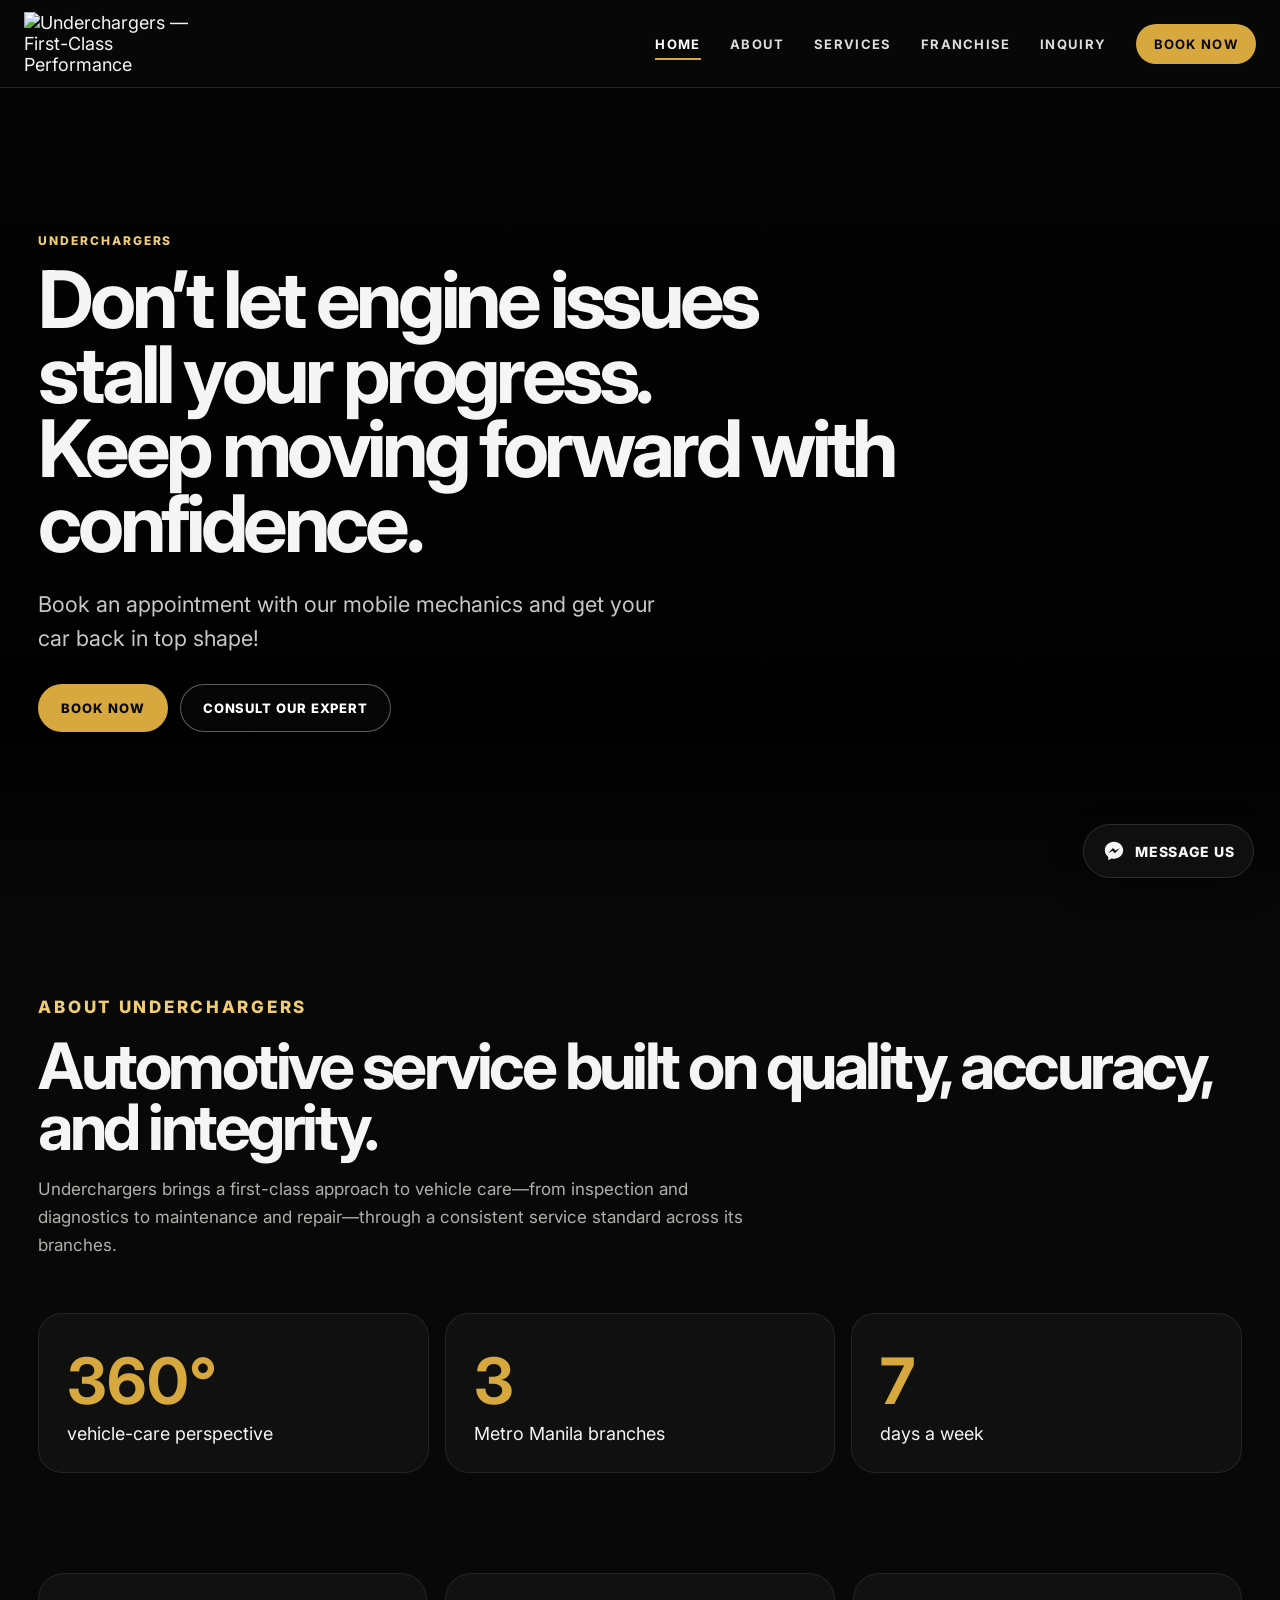
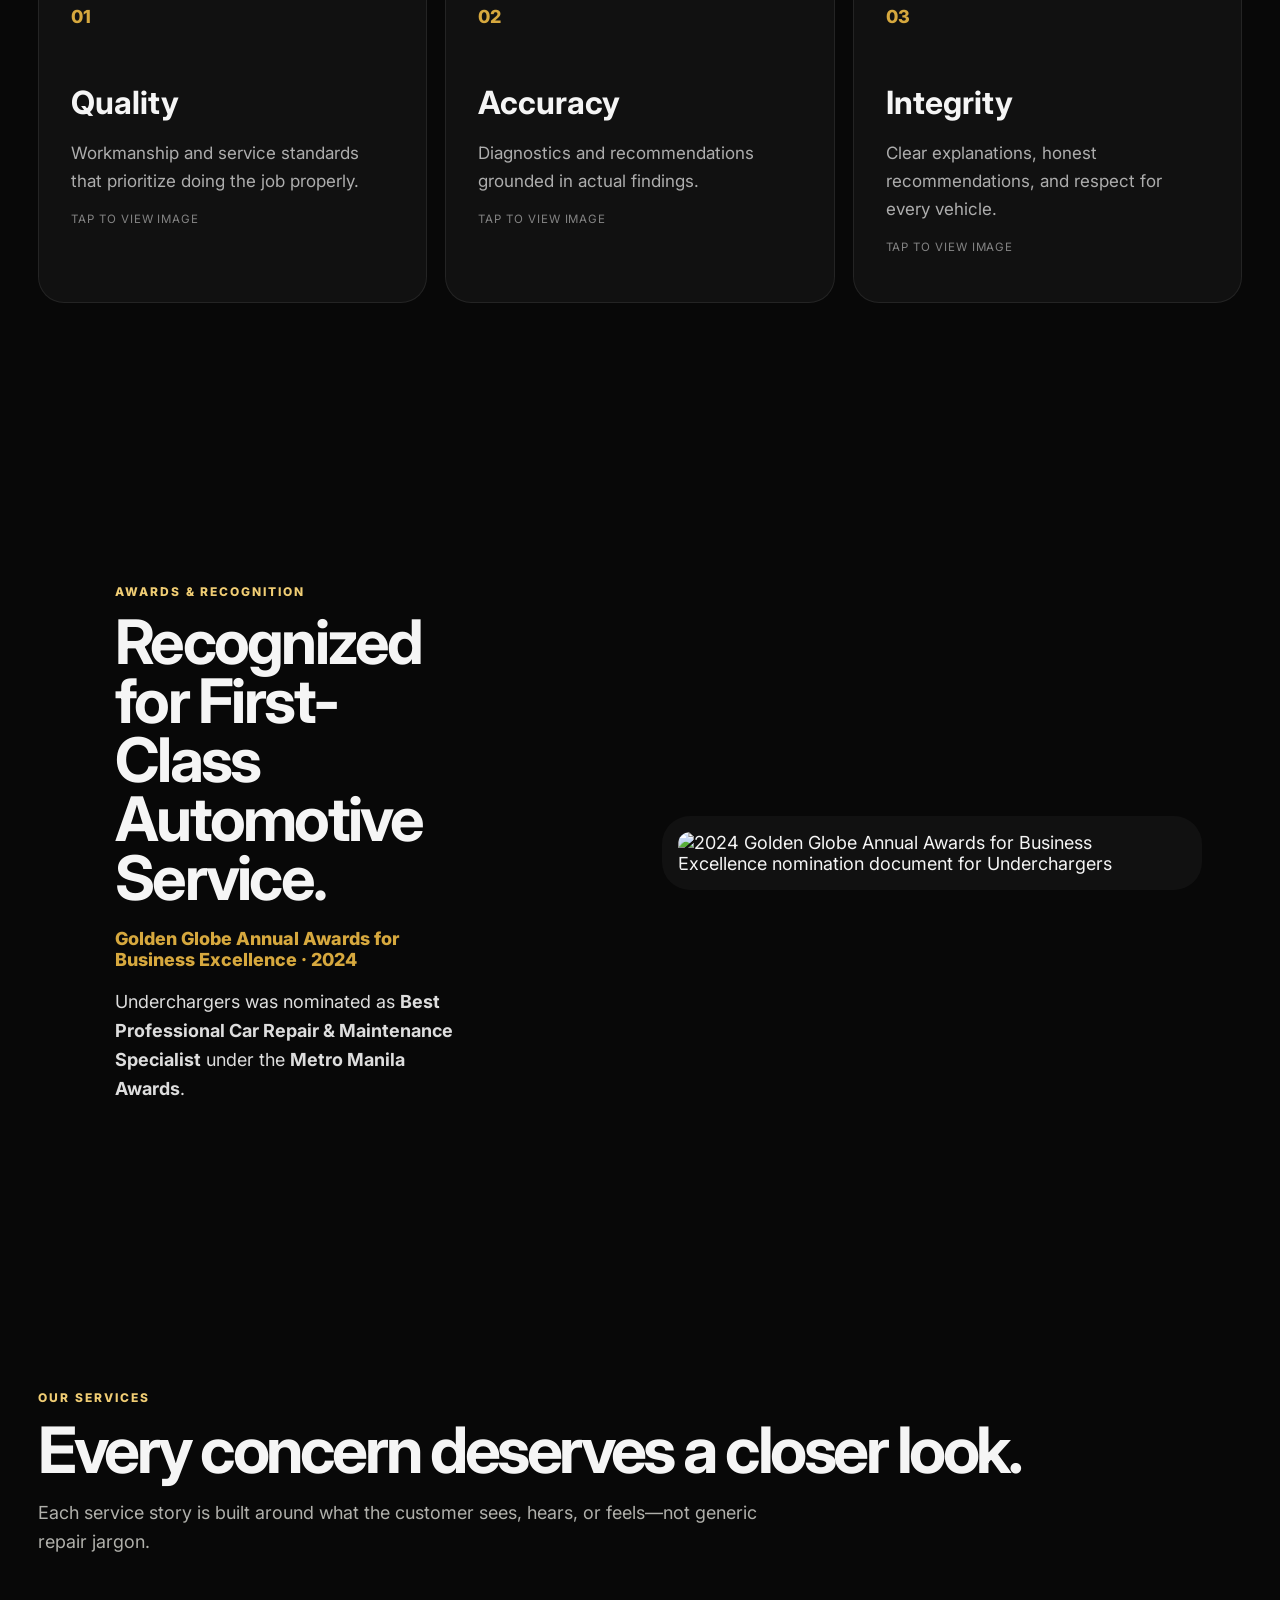
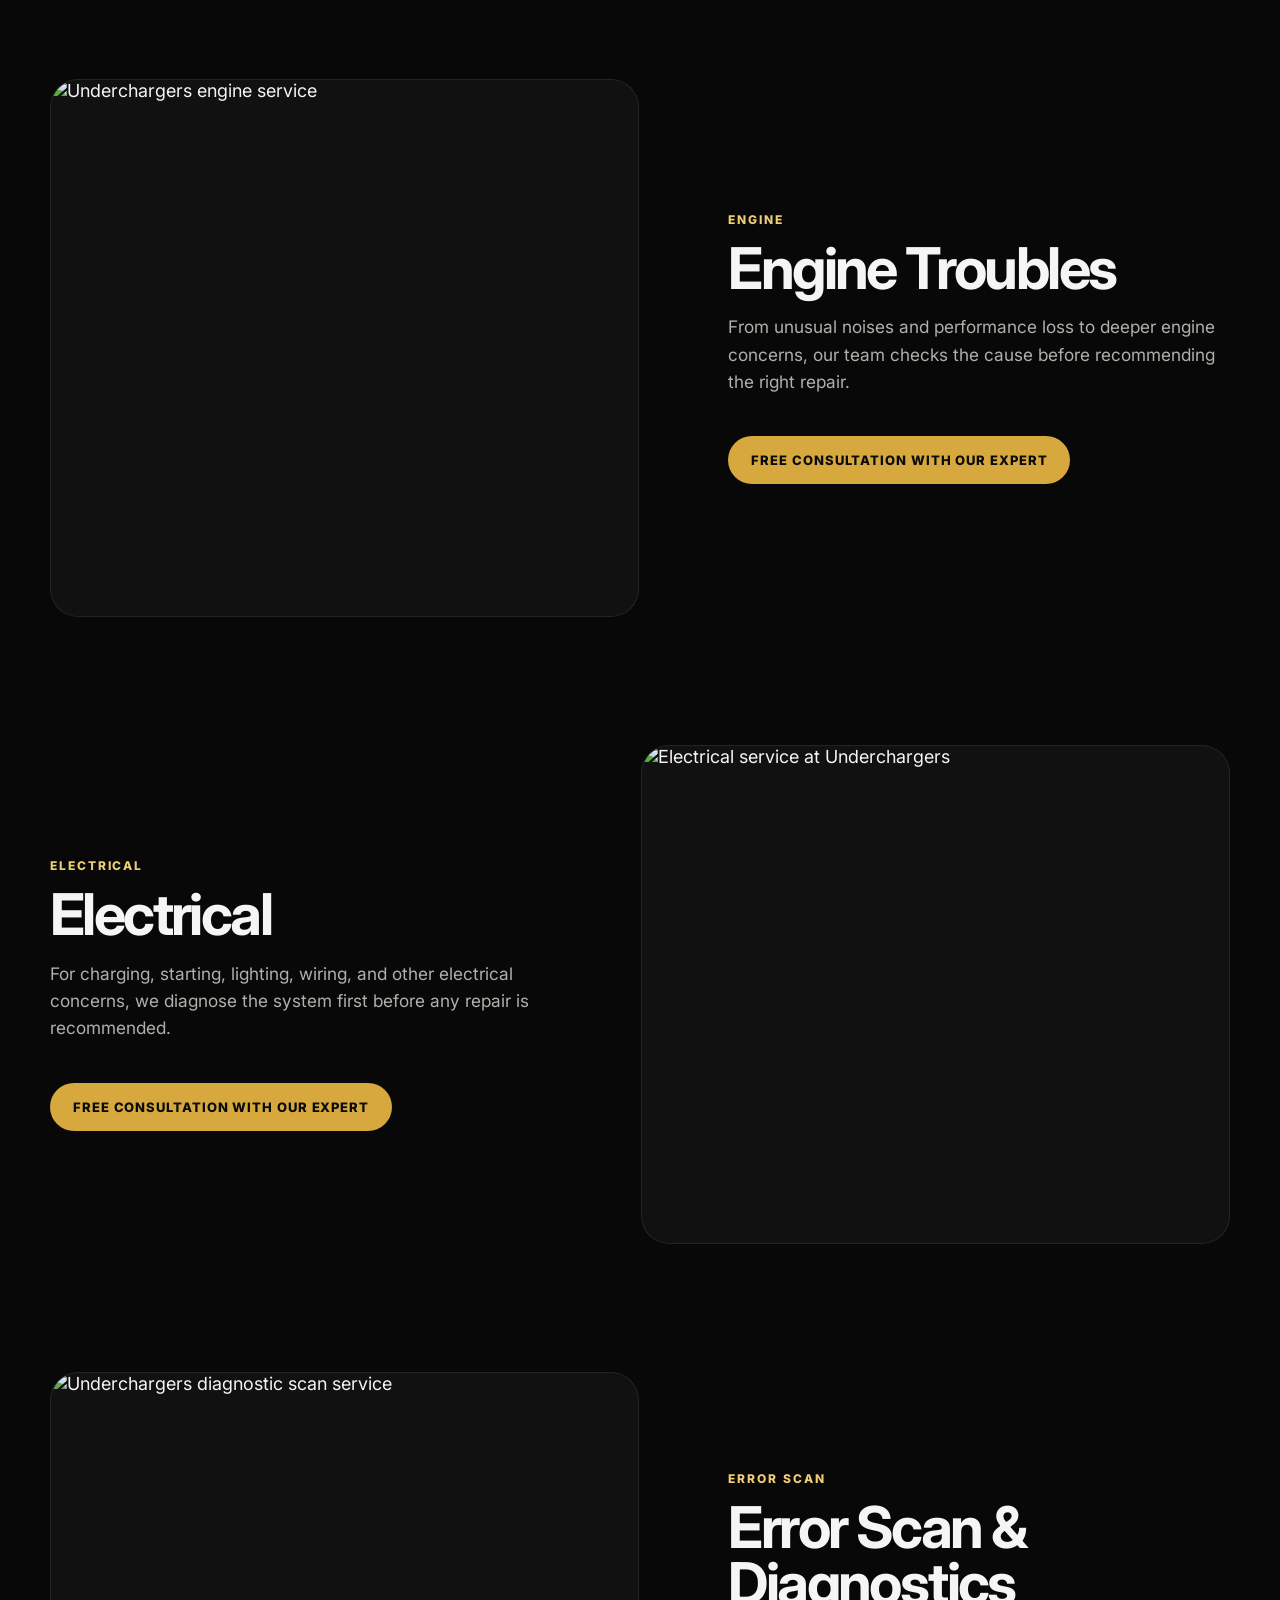
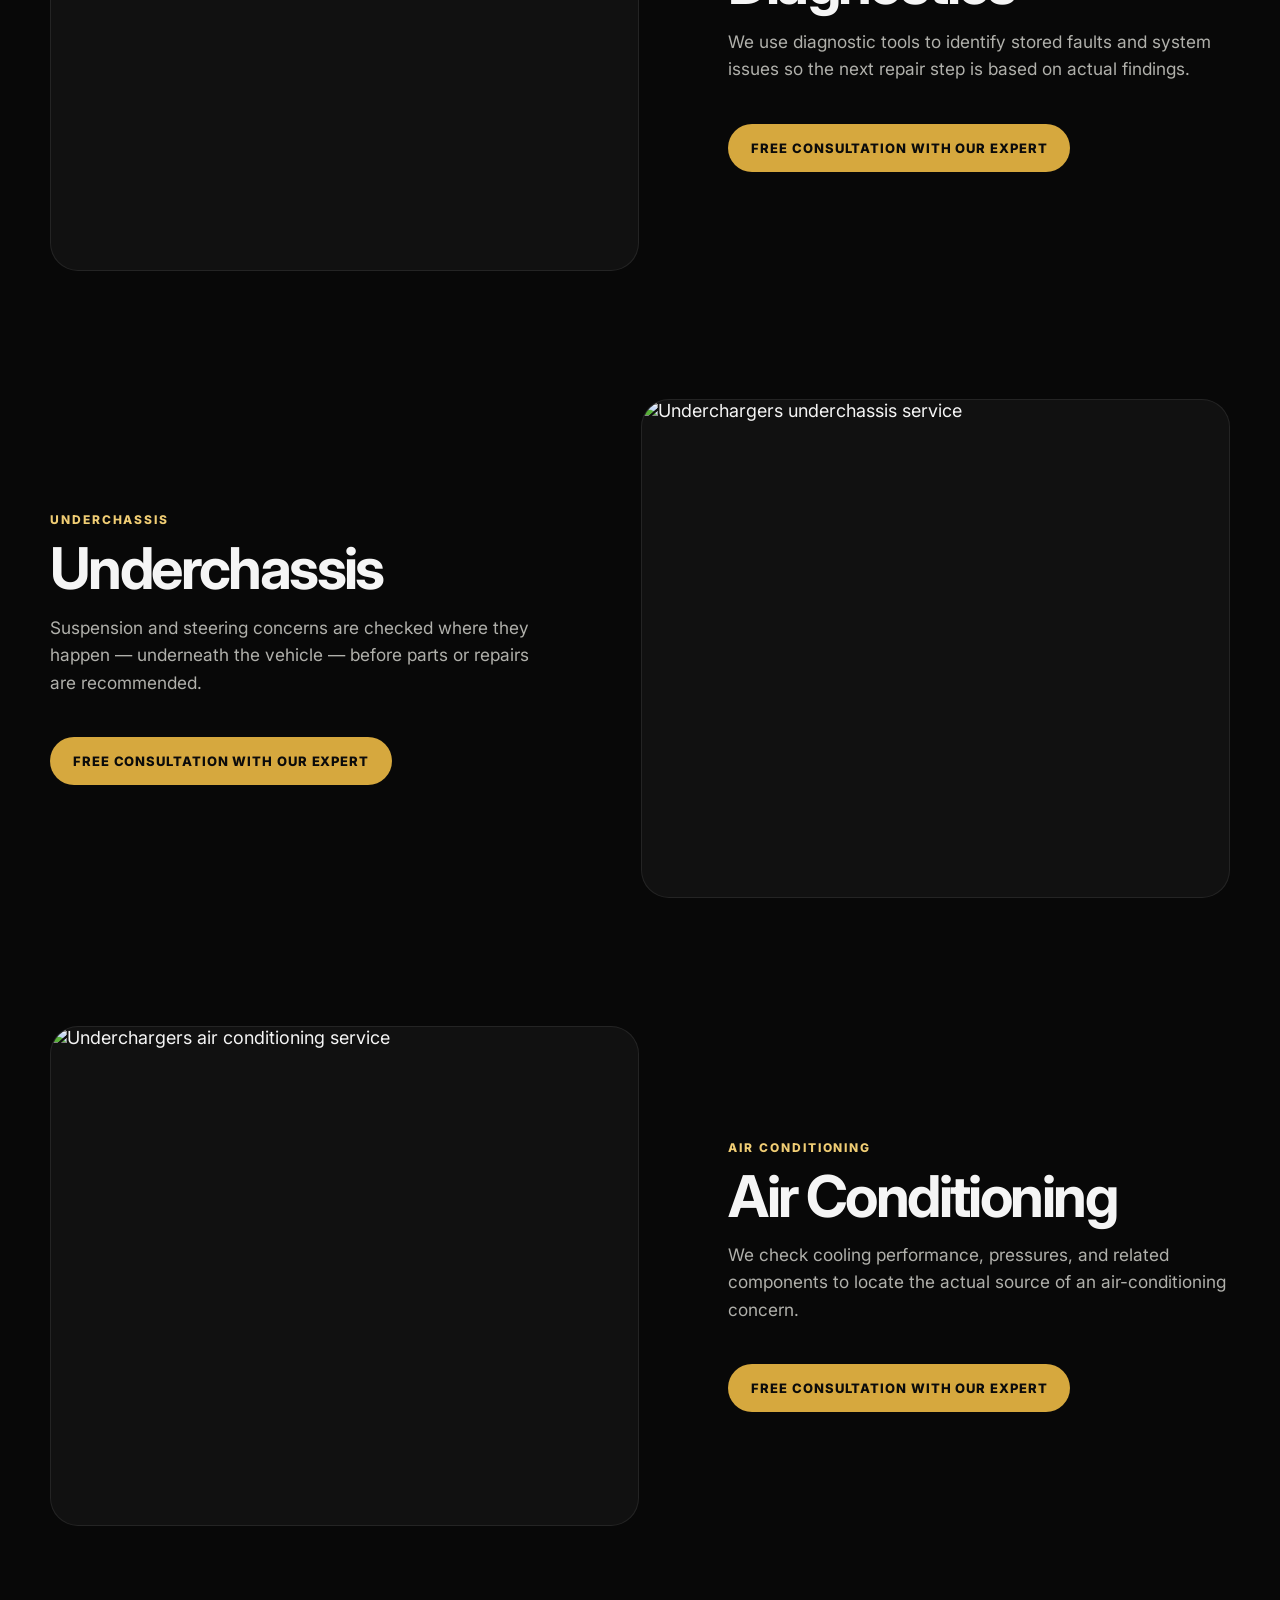
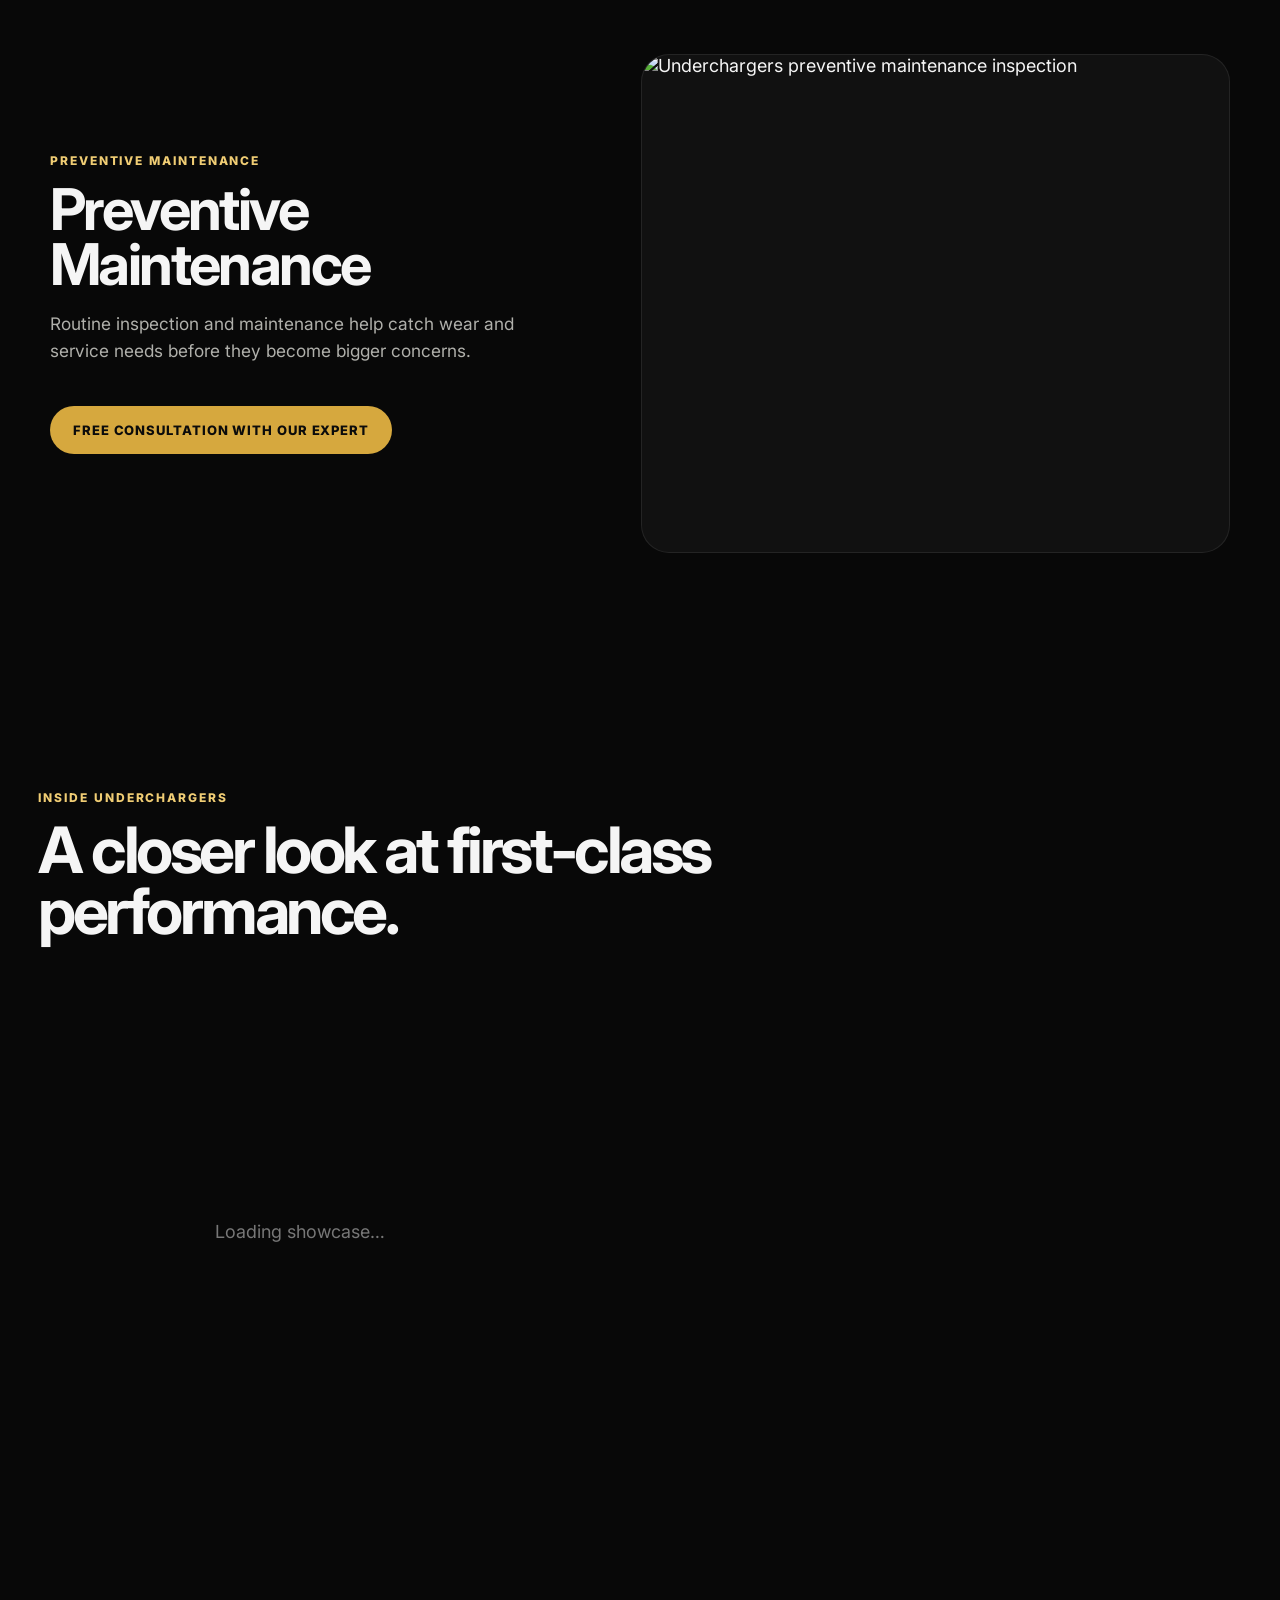
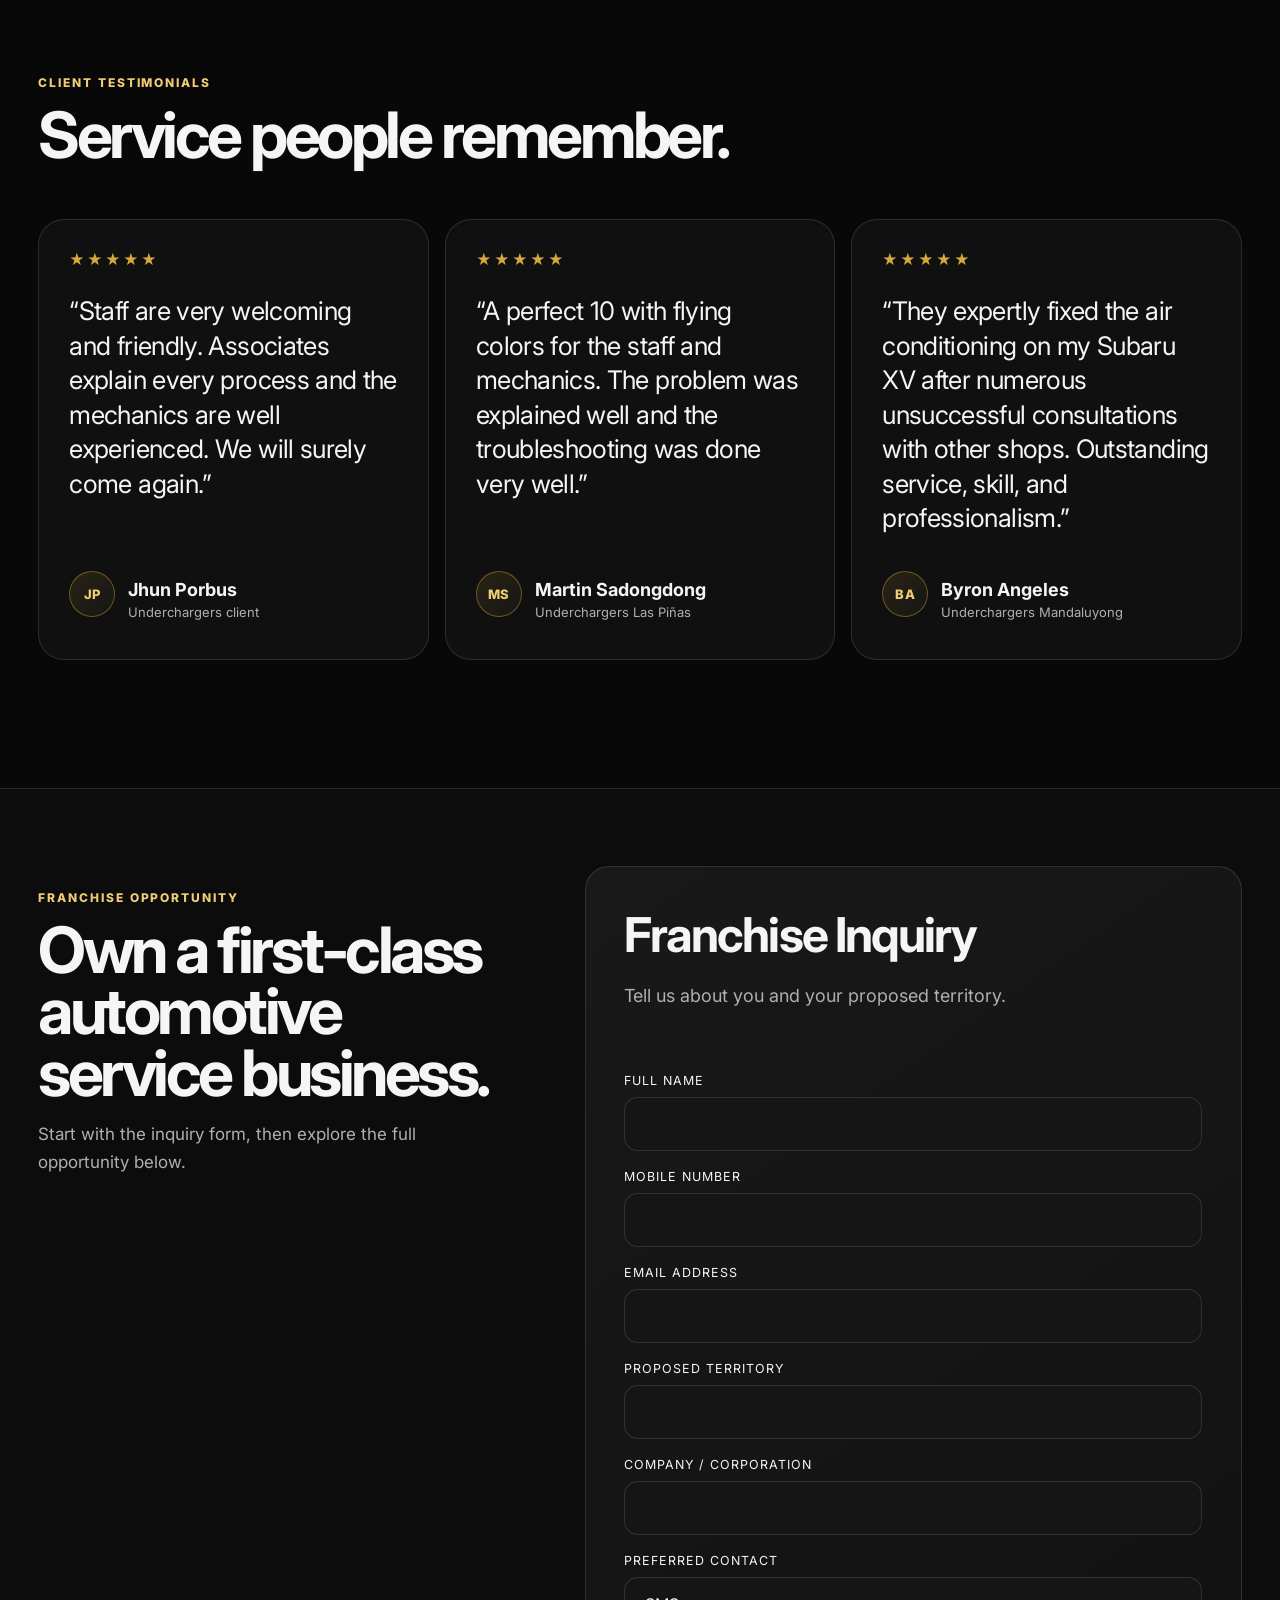
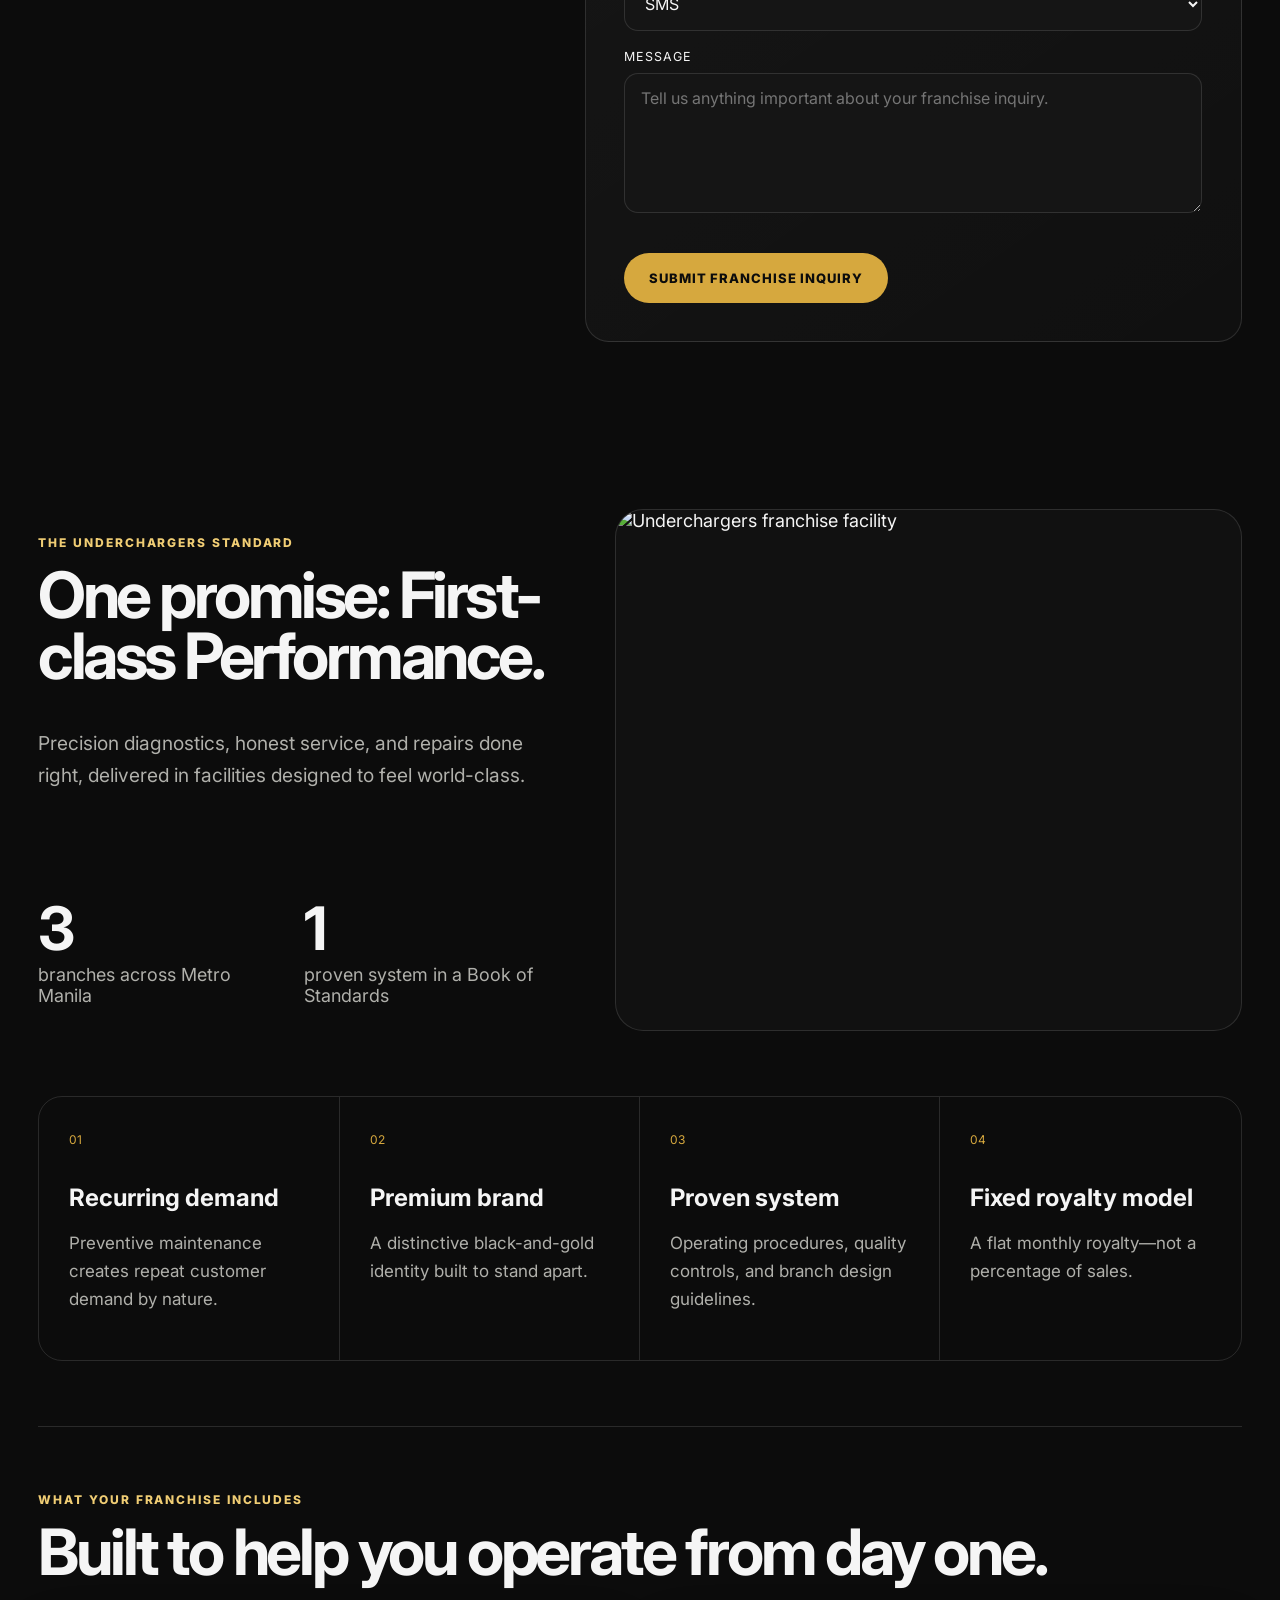
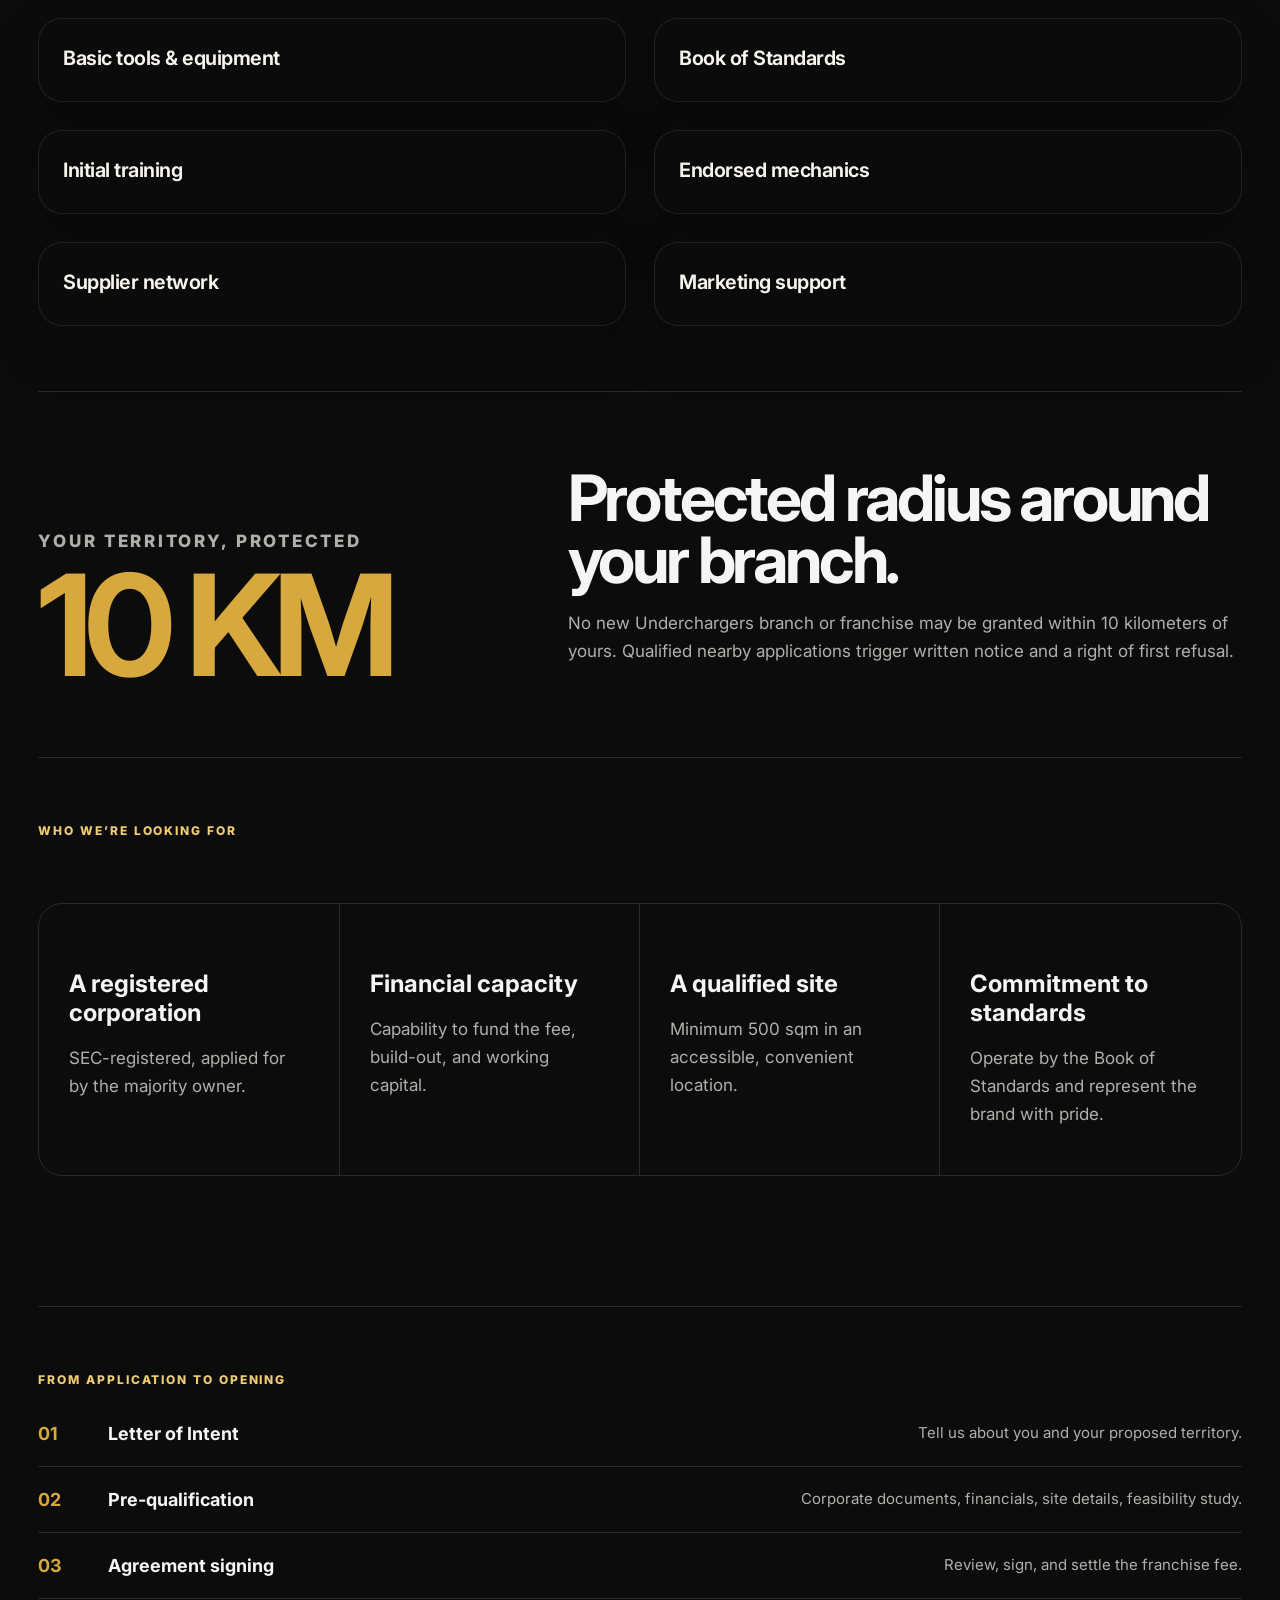
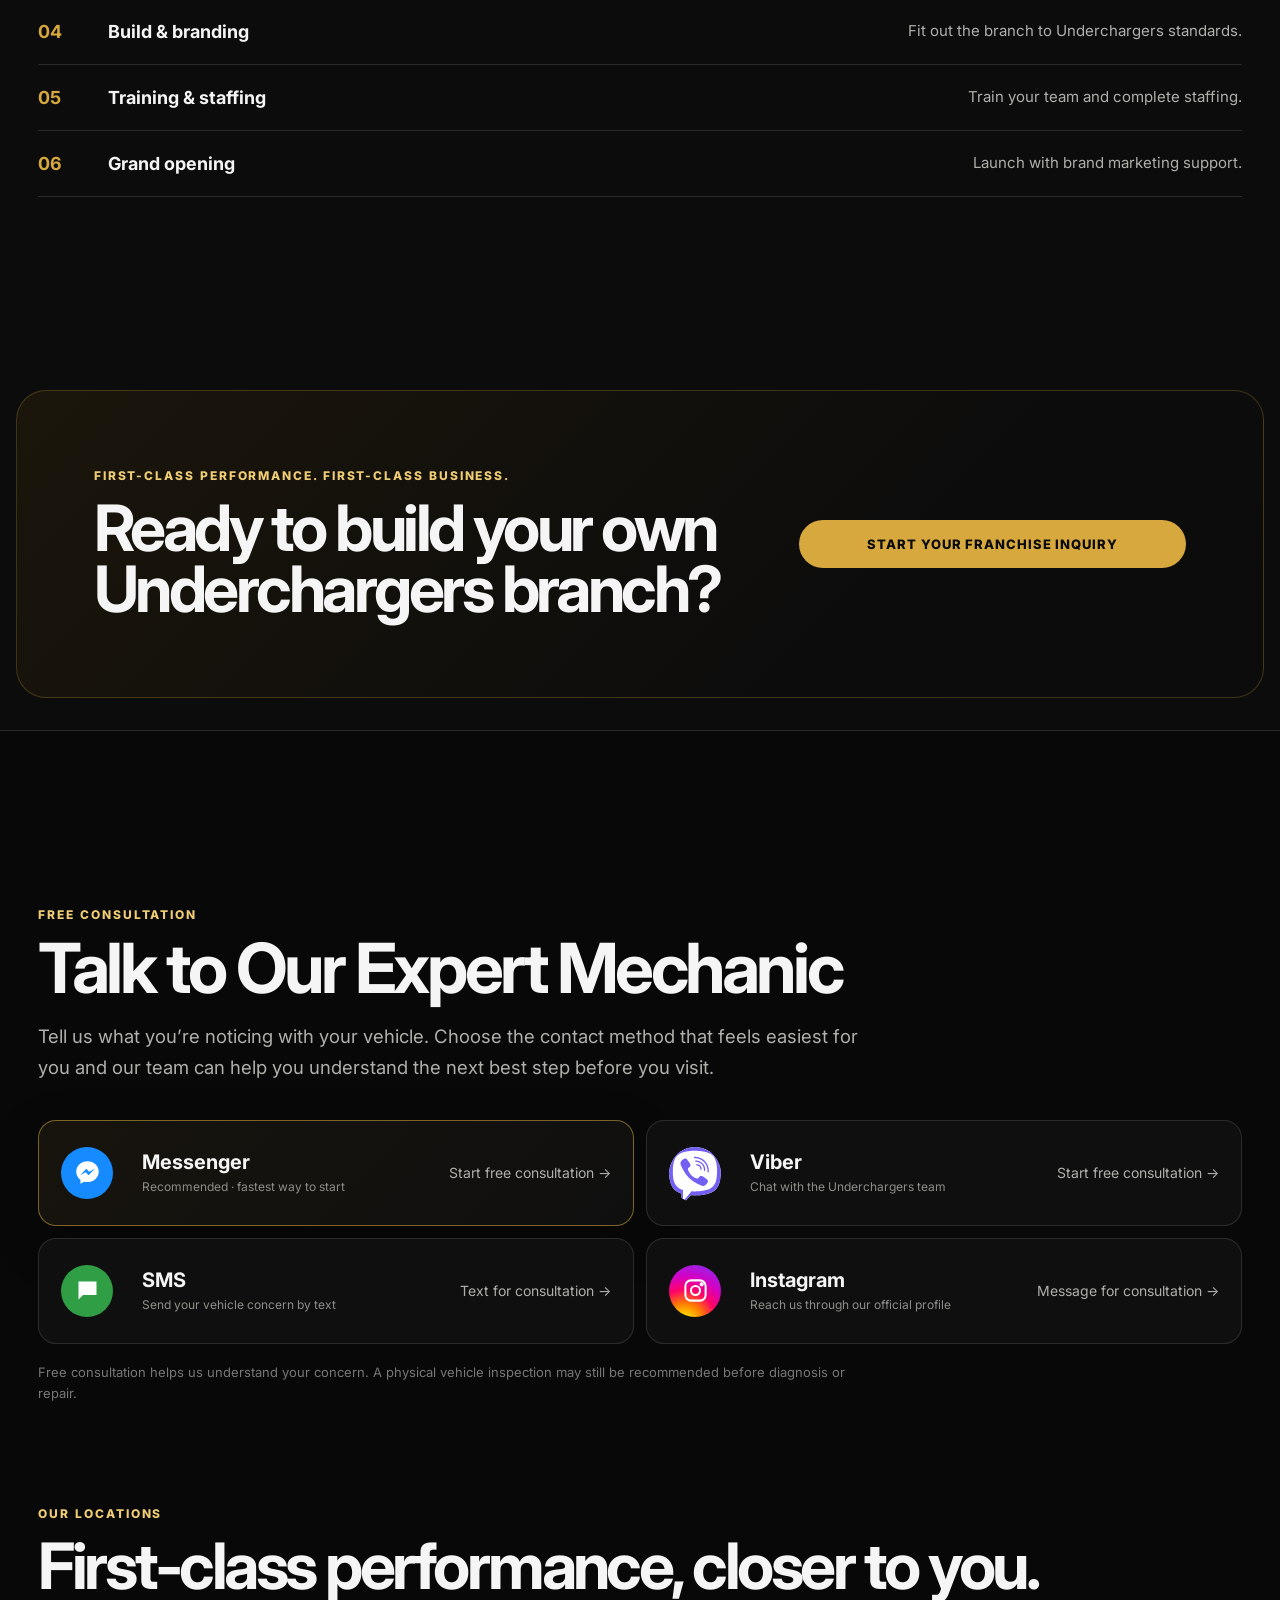
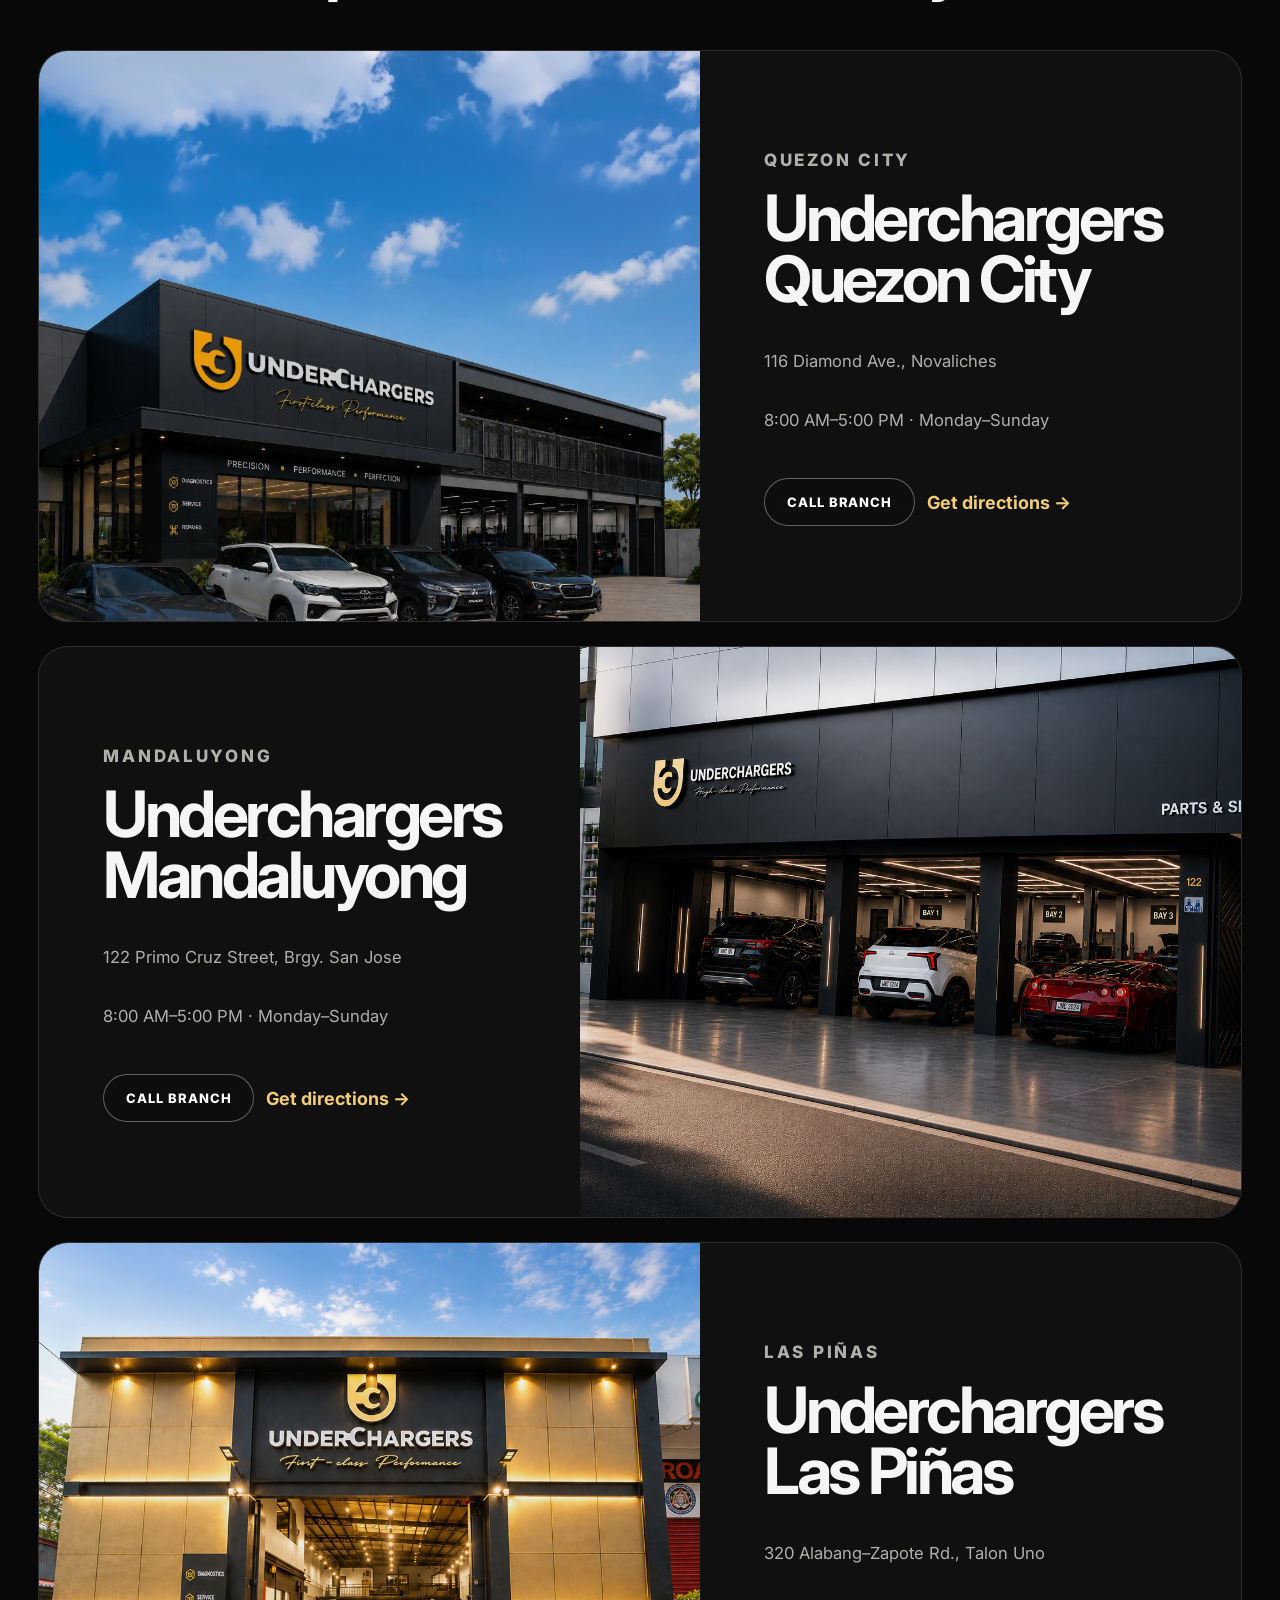
==== commit bf998d63: "Add files via upload" ====
--- a/index.html
+++ b/index.html
@@ -19,7 +19,7 @@
 <link href="https://fonts.googleapis.com" rel="preconnect"/>
 <link crossorigin="" href="https://fonts.gstatic.com" rel="preconnect"/>
 <link href="https://fonts.googleapis.com/css2?family=Inter:wght@400;500;600;700;800&amp;display=swap" rel="stylesheet"/>
-<link href="styles.css" rel="stylesheet"/>
+<link href="styles.css?v=20260904-inquiry-fullwidth-v2" rel="stylesheet"/>
 <link rel="icon" type="image/png" href="favicon.png"/>
 
 <script type="application/ld+json">{"@context":"https://schema.org","@graph":[{"@type":"Organization","@id":"https://underchargers.com/#organization","name":"Underchargers","url":"https://underchargers.com/","logo":{"@type":"ImageObject","url":"https://drive.google.com/thumbnail?id=1_ueF7p01Qndgqq9qR_wyUQC_AE4RgMpF&sz=w1200"},"sameAs":["https://www.facebook.com/underchargersofficial","https://www.instagram.com/underchargers/","https://www.tiktok.com/@underchargers"]},{"@type":"WebSite","@id":"https://underchargers.com/#website","url":"https://underchargers.com/","name":"Underchargers","publisher":{"@id":"https://underchargers.com/#organization"}},{"@type":"AutoRepair","@id":"https://underchargers.com/#qc","name":"Underchargers Quezon City","url":"https://underchargers.com/contact/","telephone":"+639179614456","address":{"@type":"PostalAddress","streetAddress":"116 Diamond Ave., Novaliches","addressLocality":"Quezon City","addressCountry":"PH"},"openingHoursSpecification":[{"@type":"OpeningHoursSpecification","dayOfWeek":["Monday","Tuesday","Wednesday","Thursday","Friday","Saturday","Sunday"],"opens":"08:00","closes":"17:00"}],"parentOrganization":{"@id":"https://underchargers.com/#organization"}},{"@type":"AutoRepair","@id":"https://underchargers.com/#mandaluyong","name":"Underchargers Mandaluyong","url":"https://underchargers.com/contact/","telephone":"+639179620045","address":{"@type":"PostalAddress","streetAddress":"122 Primo Cruz Street, Brgy. San Jose","addressLocality":"Mandaluyong City","addressCountry":"PH"},"openingHoursSpecification":[{"@type":"OpeningHoursSpecification","dayOfWeek":["Monday","Tuesday","Wednesday","Thursday","Friday","Saturday","Sunday"],"opens":"08:00","closes":"17:00"}],"parentOrganization":{"@id":"https://underchargers.com/#organization"}},{"@type":"AutoRepair","@id":"https://underchargers.com/#laspinas","name":"Underchargers Las Piñas","url":"https://underchargers.com/contact/","telephone":"+639152107333","address":{"@type":"PostalAddress","streetAddress":"320 Alabang–Zapote Rd, Talon Uno","addressLocality":"Las Piñas City","addressCountry":"PH"},"openingHoursSpecification":[{"@type":"OpeningHoursSpecification","dayOfWeek":["Monday","Tuesday","Wednesday","Thursday","Friday","Saturday","Sunday"],"opens":"08:00","closes":"17:00"}],"parentOrganization":{"@id":"https://underchargers.com/#organization"}}]}</script>
--- a/styles.css
+++ b/styles.css
@@ -1435,9 +1435,9 @@
 
 /* LATEST PATCH — responsive branch typography + booking confirmation modal */
 .branch-copy h3{
-  font-size:clamp(50px,4.4vw,66px)!important;
-  line-height:.95!important;
-  letter-spacing:-.05em!important;
+  font-size:clamp(36px,3.1vw,54px)!important;
+  line-height:.98!important;
+  letter-spacing:-.045em!important;
   overflow-wrap:normal!important;
   word-break:normal!important;
   hyphens:none!important;
@@ -1445,20 +1445,20 @@
   max-width:100%;
 }
 .branch-copy>p:not(.eyebrow){
-  font-size:clamp(16px,1.25vw,19px)!important;
+  font-size:clamp(15px,1.15vw,18px)!important;
   line-height:1.55!important;
 }
 @media(max-width:1100px) and (min-width:821px){
   .branch-copy{padding:clamp(28px,3.2vw,40px)!important}
-  .branch-copy h3{font-size:clamp(46px,4.7vw,54px)!important}
-  .branch-copy>p:not(.eyebrow){font-size:clamp(15px,1.55vw,17px)!important}
-}
-@media(max-width:820px){
-  .branch-copy h3{font-size:clamp(38px,10.5vw,52px)!important}
+  .branch-copy h3{font-size:clamp(34px,3.7vw,44px)!important}
+  .branch-copy>p:not(.eyebrow){font-size:clamp(15px,1.5vw,17px)!important}
+}
+@media(max-width:820px){
+  .branch-copy h3{font-size:clamp(36px,10vw,50px)!important}
   .branch-copy>p:not(.eyebrow){font-size:clamp(15px,4.2vw,18px)!important}
 }
 @media(max-width:390px){
-  .branch-copy h3{font-size:clamp(35px,10.5vw,41px)!important}
+  .branch-copy h3{font-size:clamp(34px,10.2vw,40px)!important}
 }
 
 body.booking-modal-open{overflow:hidden!important}
@@ -1555,3 +1555,80 @@
   .booking-confirmation-panel>p{font-size:15px;line-height:1.6}
   .booking-confirmation-submit{min-height:52px;padding-inline:16px;font-size:12px}
 }
+
+/* =========================================================
+   BRANCH TITLE SIZE HOTFIX — FINAL OVERRIDE
+   Keep this block at the very end of styles.css.
+   ========================================================= */
+.locations .branch-hero .branch-copy h3{
+  font-size:clamp(56px,5vw,70px)!important;
+  line-height:.95!important;
+  letter-spacing:-.055em!important;
+  overflow-wrap:normal!important;
+  word-break:normal!important;
+  hyphens:none!important;
+  max-width:100%!important;
+}
+
+.locations .branch-hero .branch-copy>p:not(.eyebrow){
+  font-size:clamp(16px,1.3vw,19px)!important;
+  line-height:1.55!important;
+}
+
+@media(max-width:1100px) and (min-width:821px){
+  .locations .branch-hero .branch-copy h3{
+    font-size:clamp(50px,5.4vw,58px)!important;
+  }
+
+  .locations .branch-hero .branch-copy>p:not(.eyebrow){
+    font-size:clamp(15px,1.65vw,18px)!important;
+  }
+}
+
+@media(max-width:820px){
+  .locations .branch-hero .branch-copy h3{
+    font-size:clamp(40px,10.8vw,54px)!important;
+  }
+}
+
+@media(max-width:390px){
+  .locations .branch-hero .branch-copy h3{
+    font-size:clamp(36px,10.8vw,42px)!important;
+  }
+}
+
+/* =========================================================
+   INQUIRY GRID — FULL SITE WIDTH, KEEP 2 x 2
+   ========================================================= */
+#inquiry .consultation-hub{
+  width:100%!important;
+  max-width:none!important;
+}
+
+#inquiry .consultation-channels{
+  width:100%!important;
+  max-width:none!important;
+  display:grid!important;
+  grid-template-columns:repeat(2,minmax(0,1fr))!important;
+  gap:12px!important;
+}
+
+#inquiry .consultation-channels > a{
+  width:100%!important;
+  max-width:none!important;
+  min-width:0!important;
+}
+
+/* Keep copy readable while cards use the full section width. */
+#inquiry .consultation-hub > .eyebrow,
+#inquiry .consultation-hub > h2,
+#inquiry .consultation-hub > .consultation-lead,
+#inquiry .consultation-hub > .consultation-note{
+  max-width:820px;
+}
+
+@media(max-width:820px){
+  #inquiry .consultation-channels{
+    grid-template-columns:1fr!important;
+  }
+}
